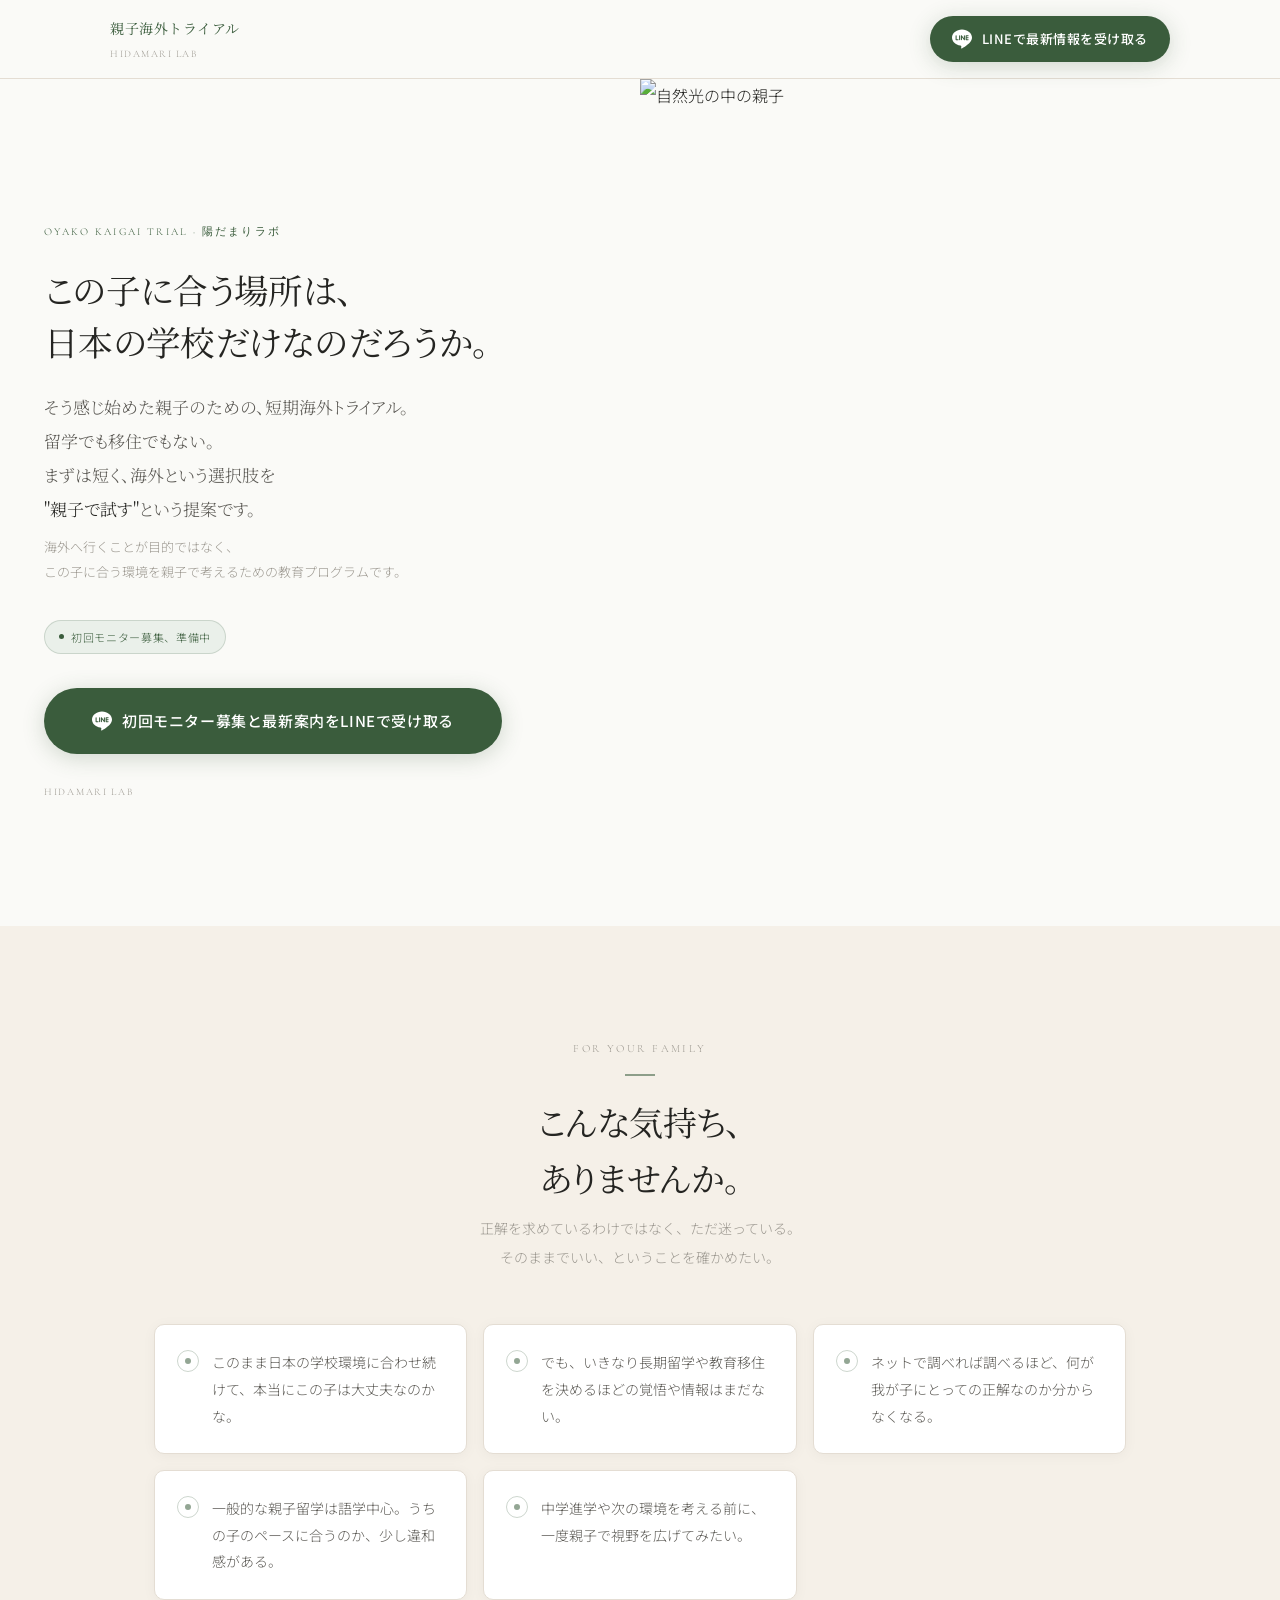
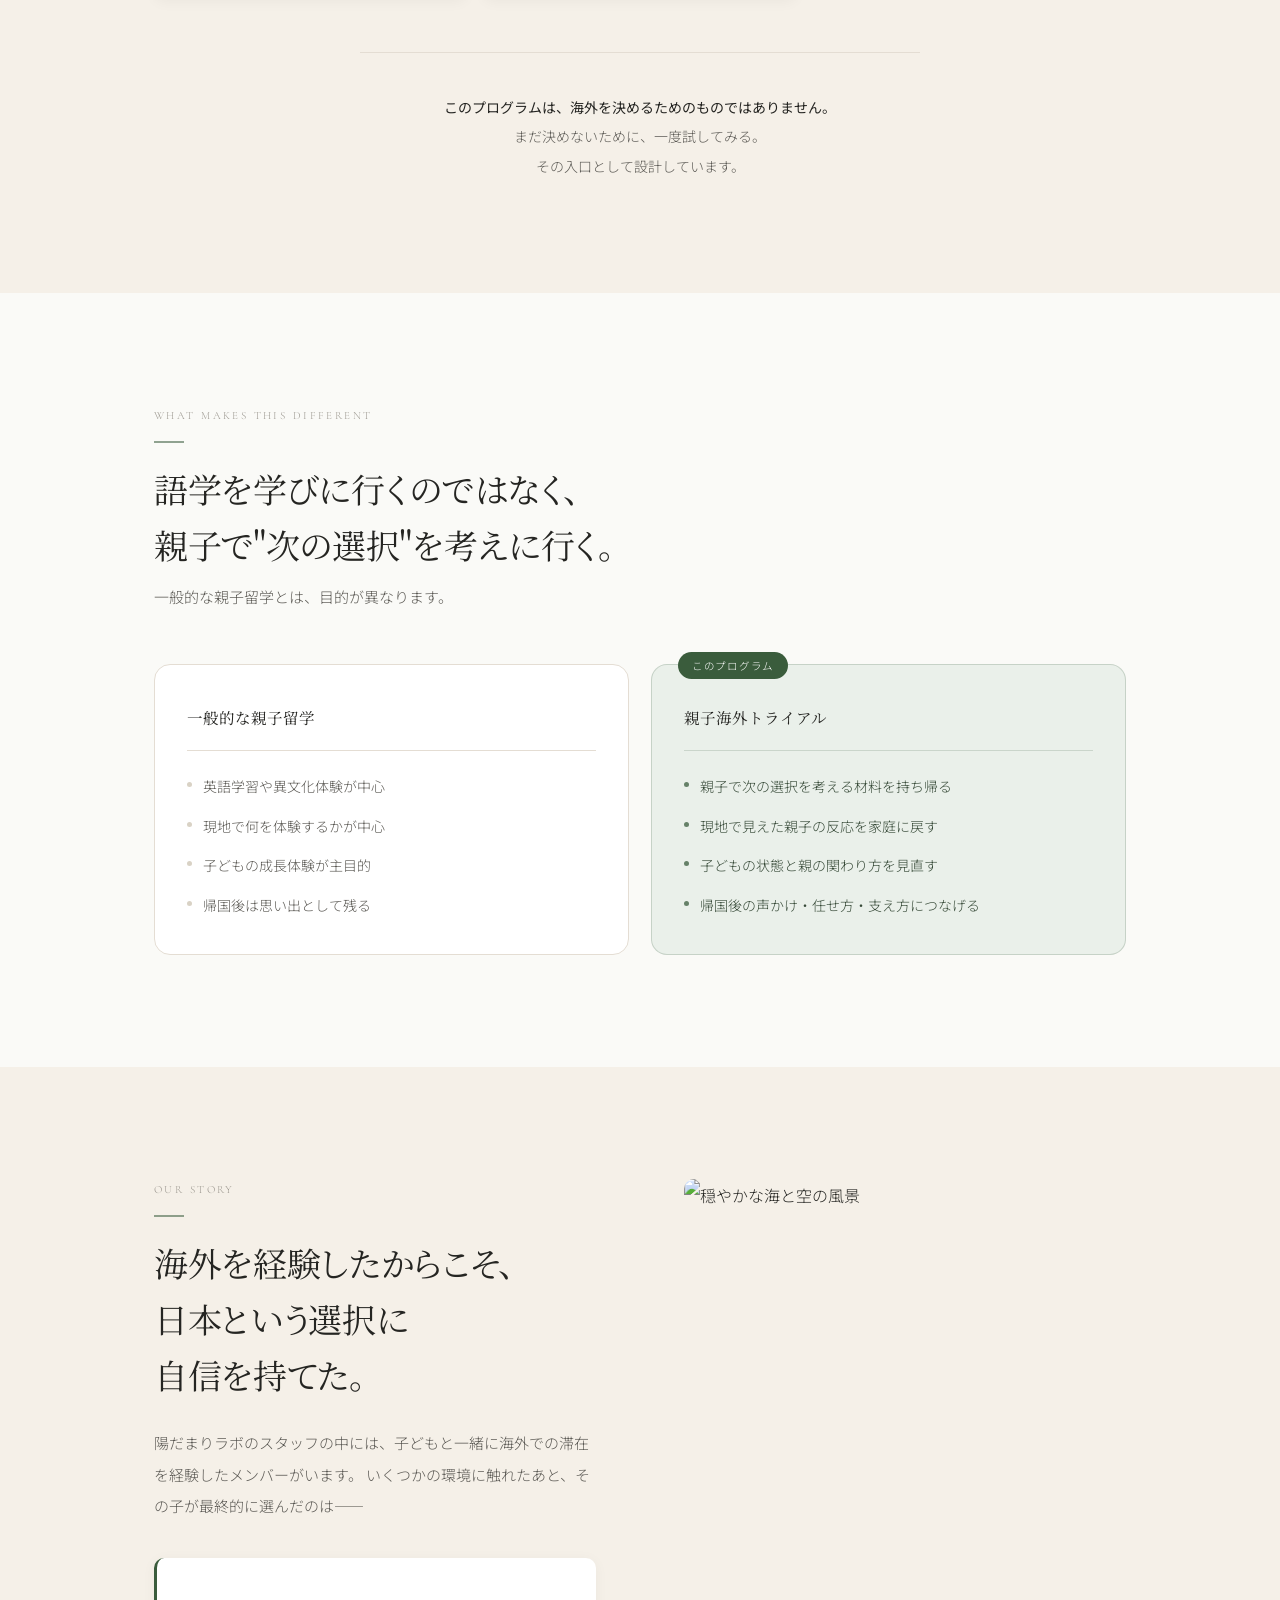
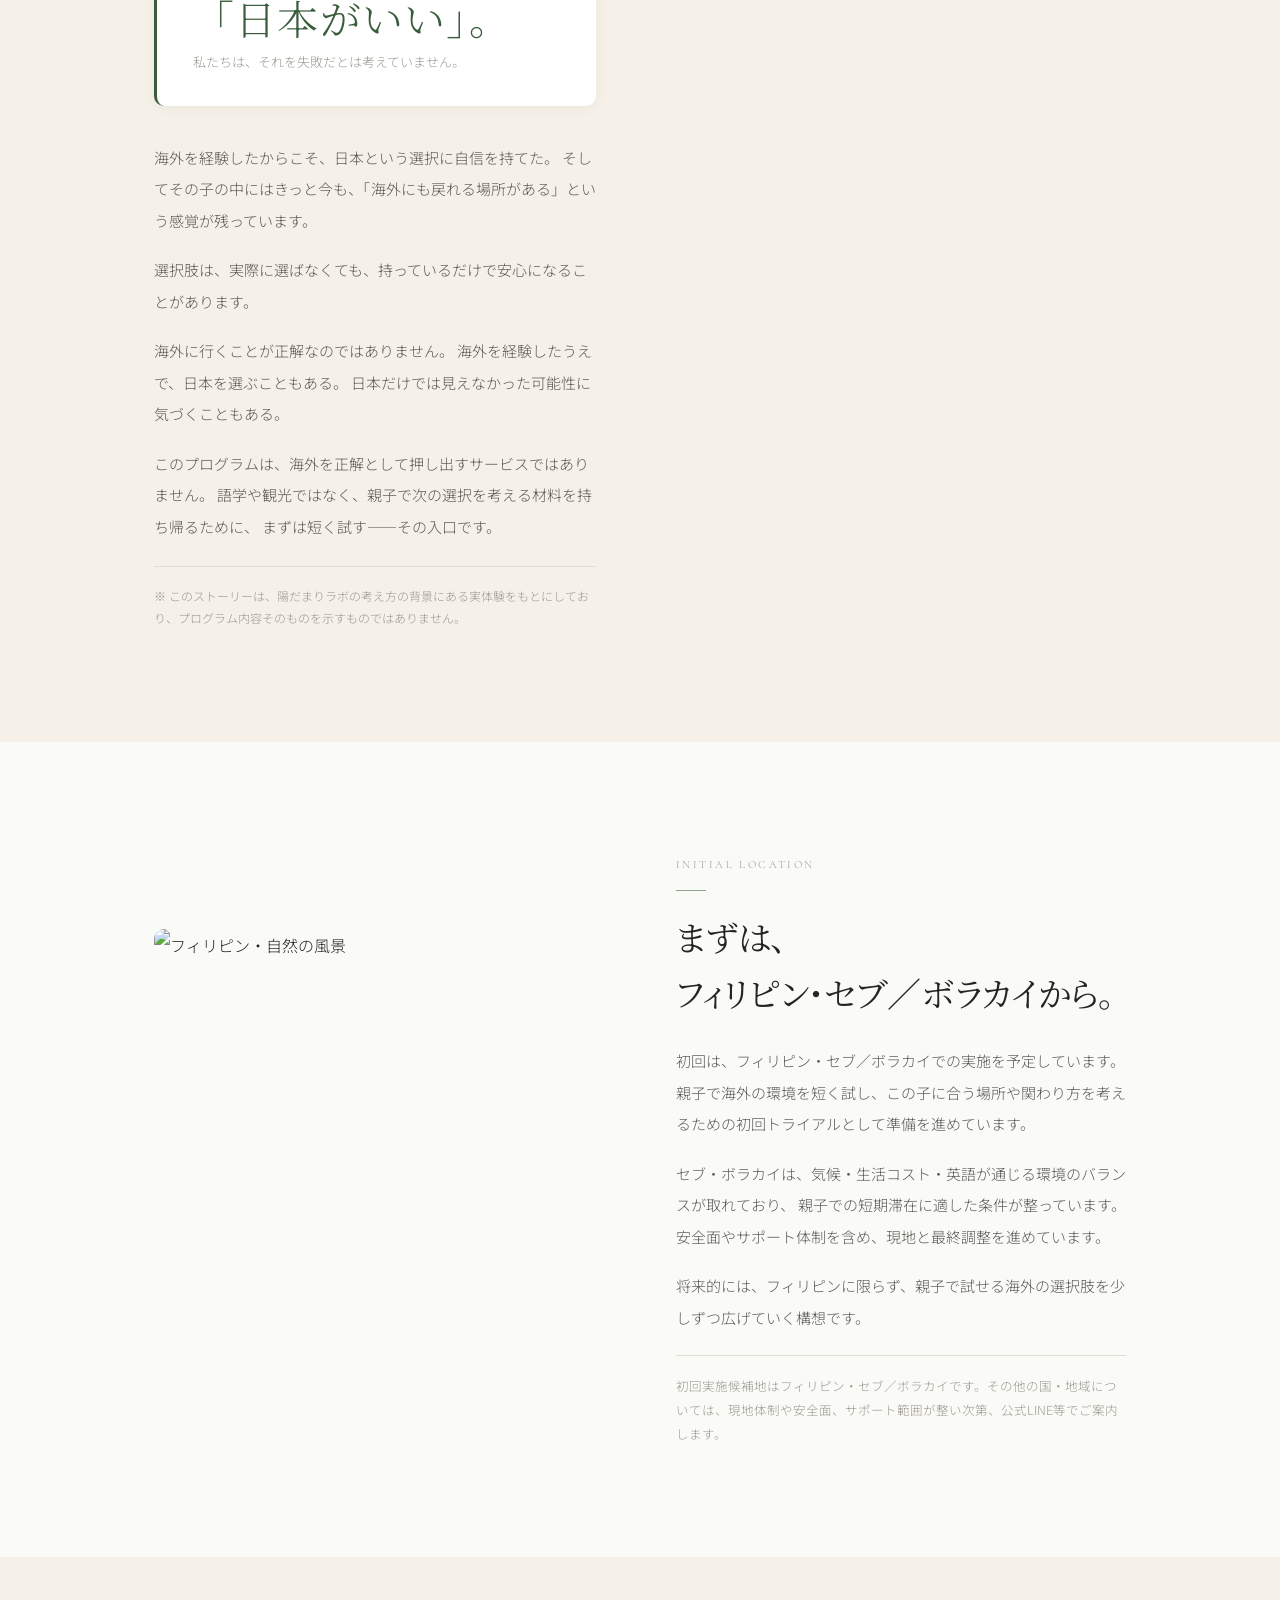
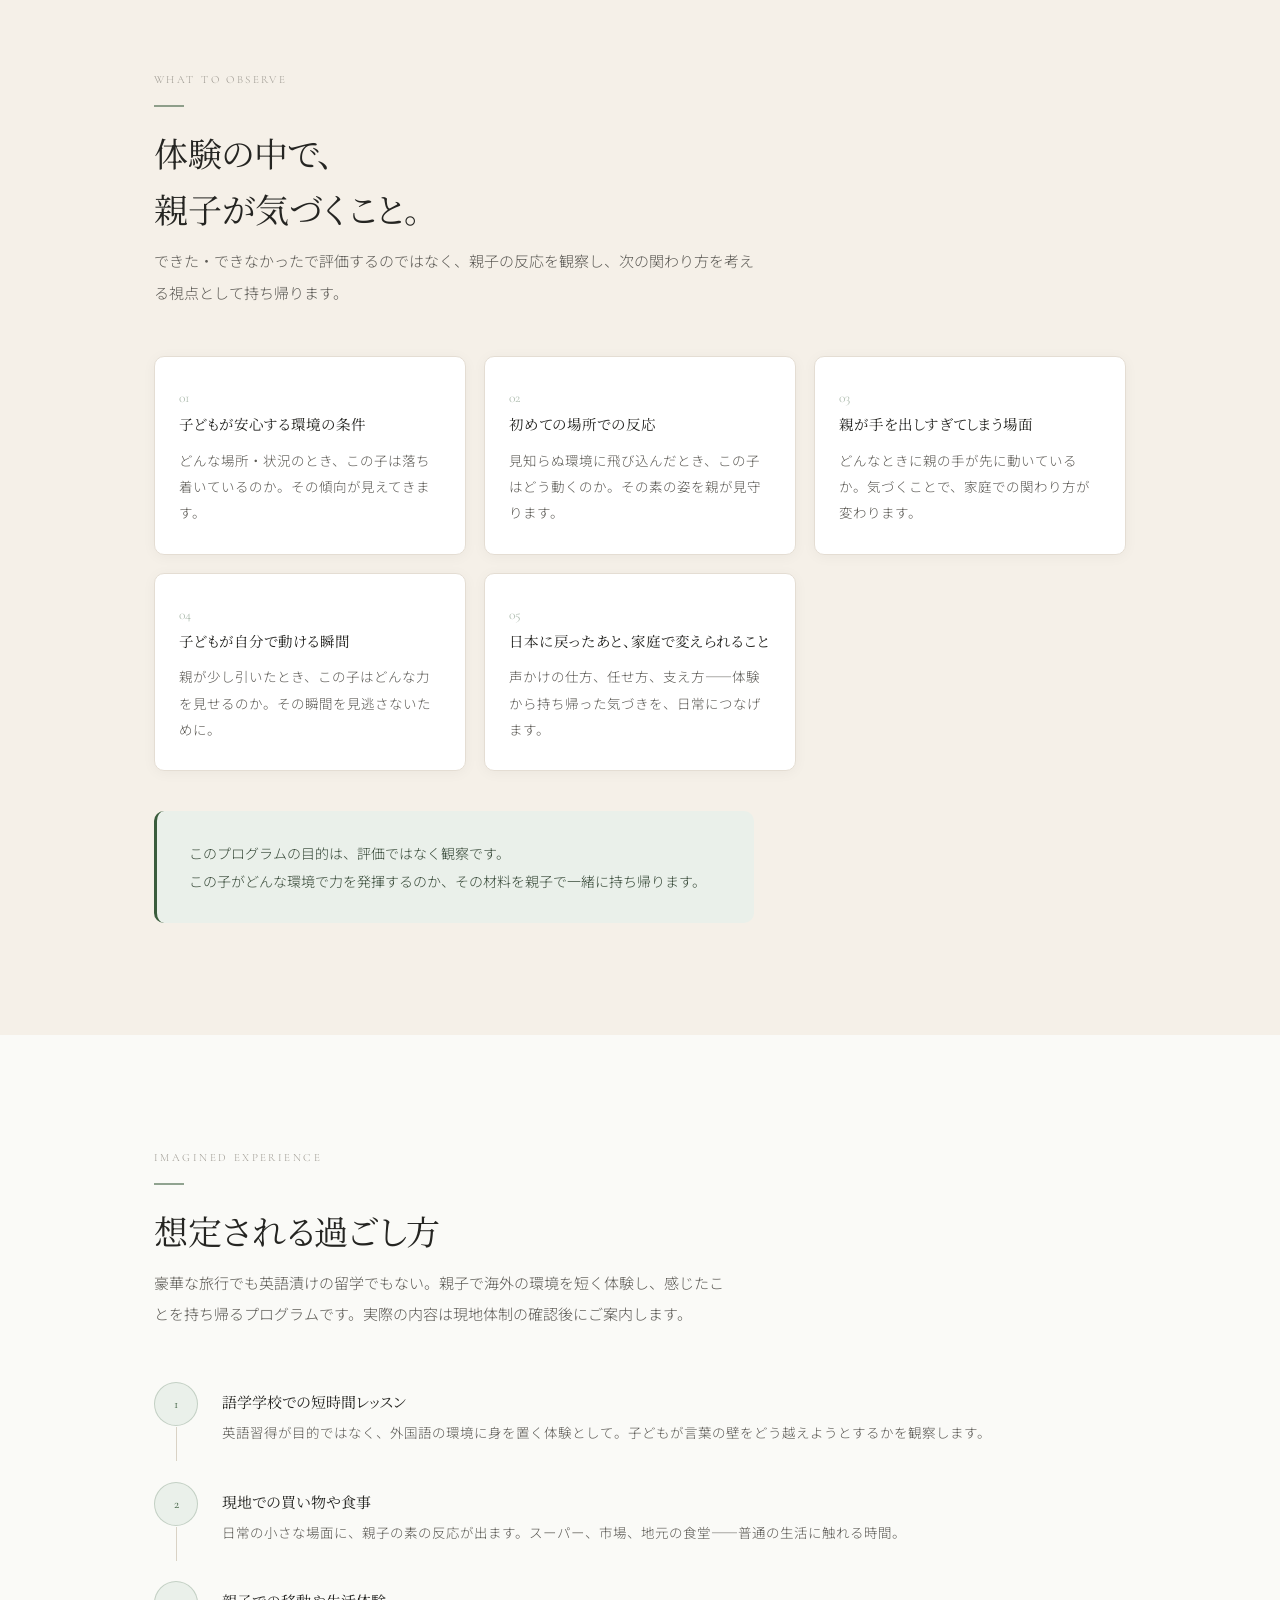
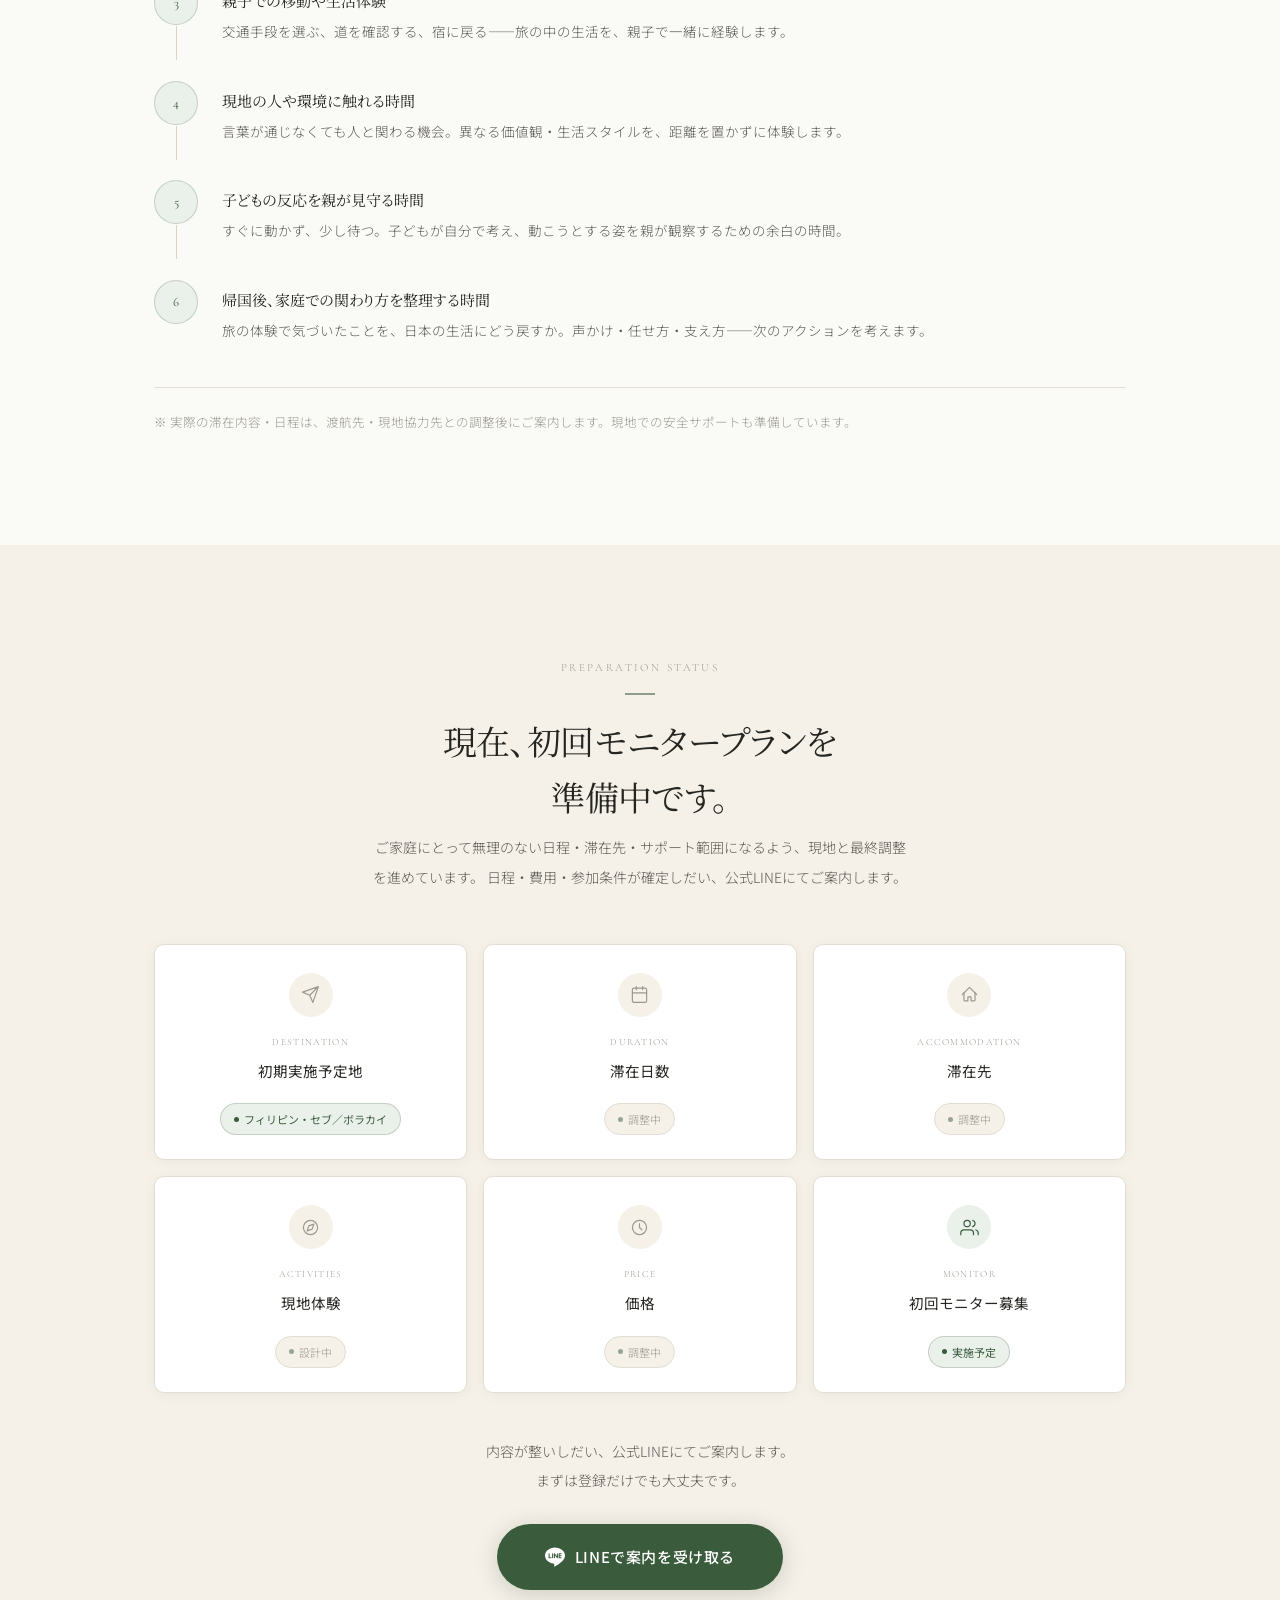
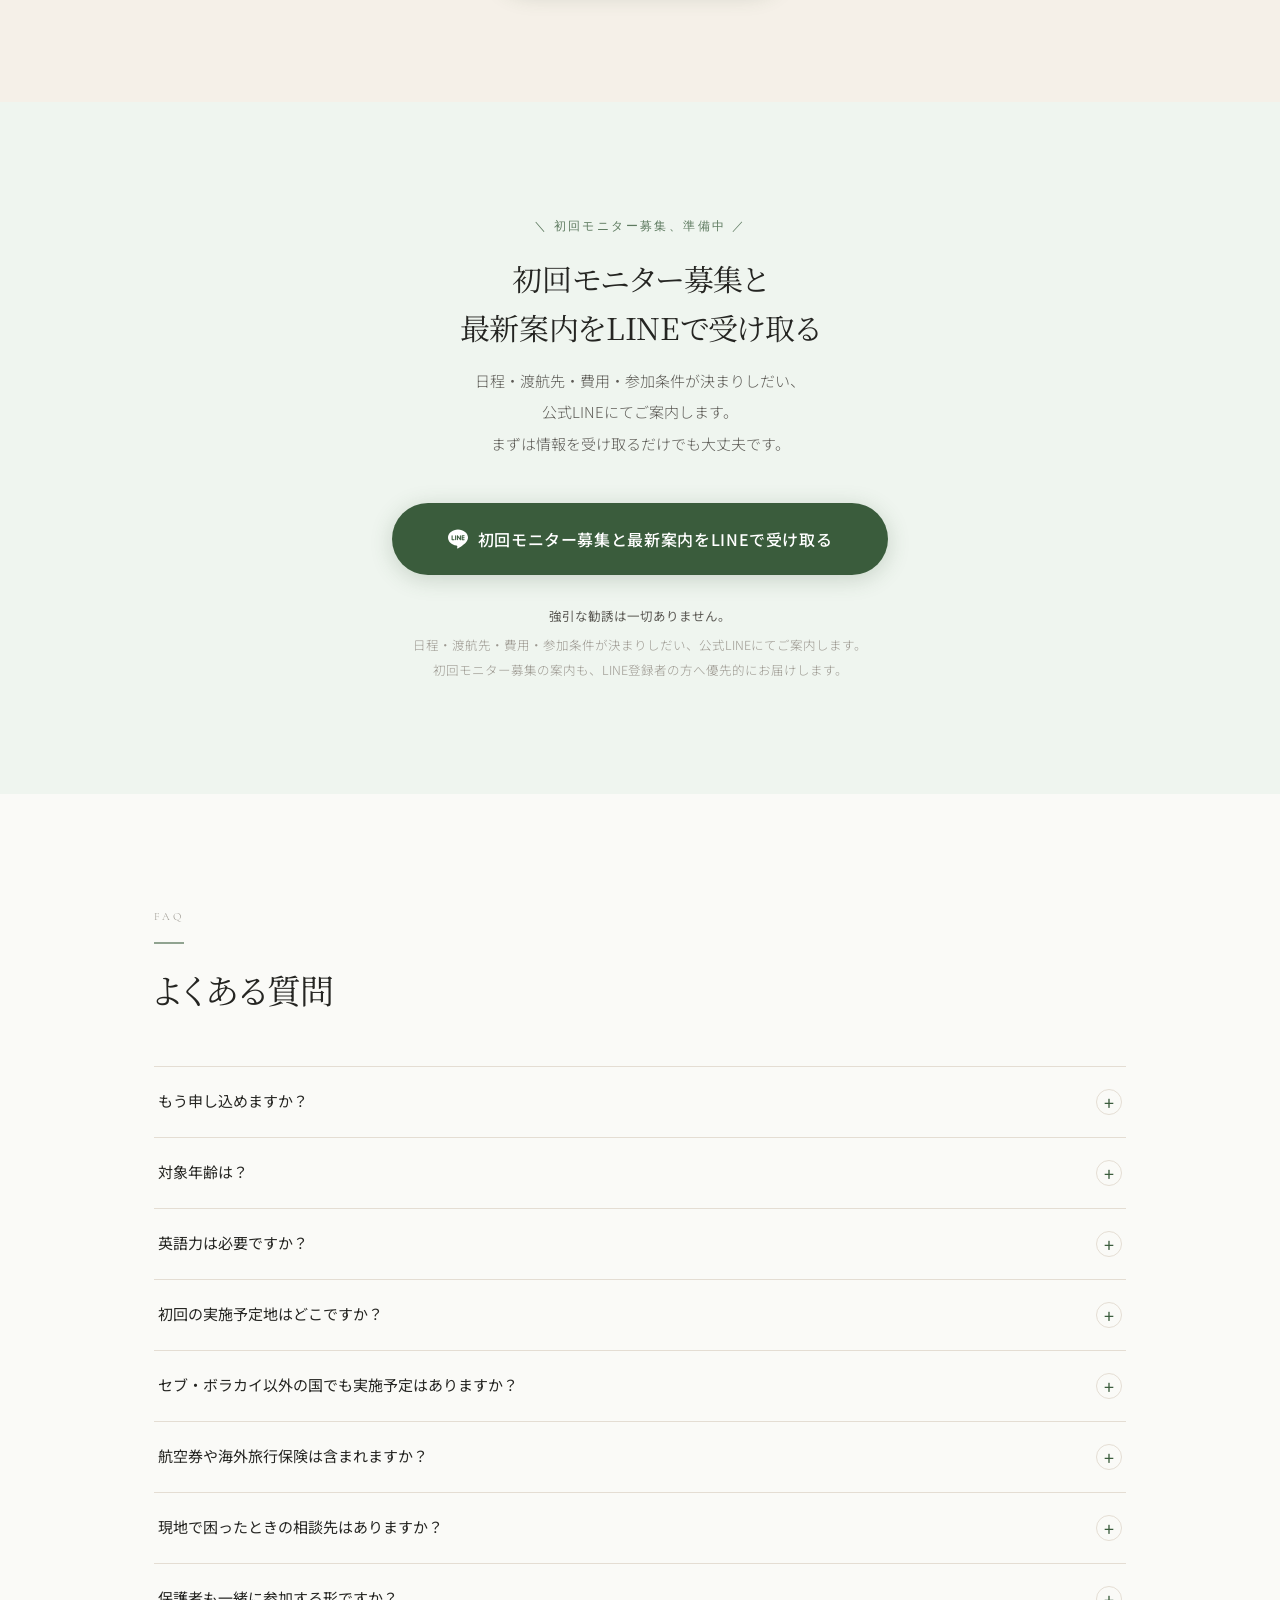
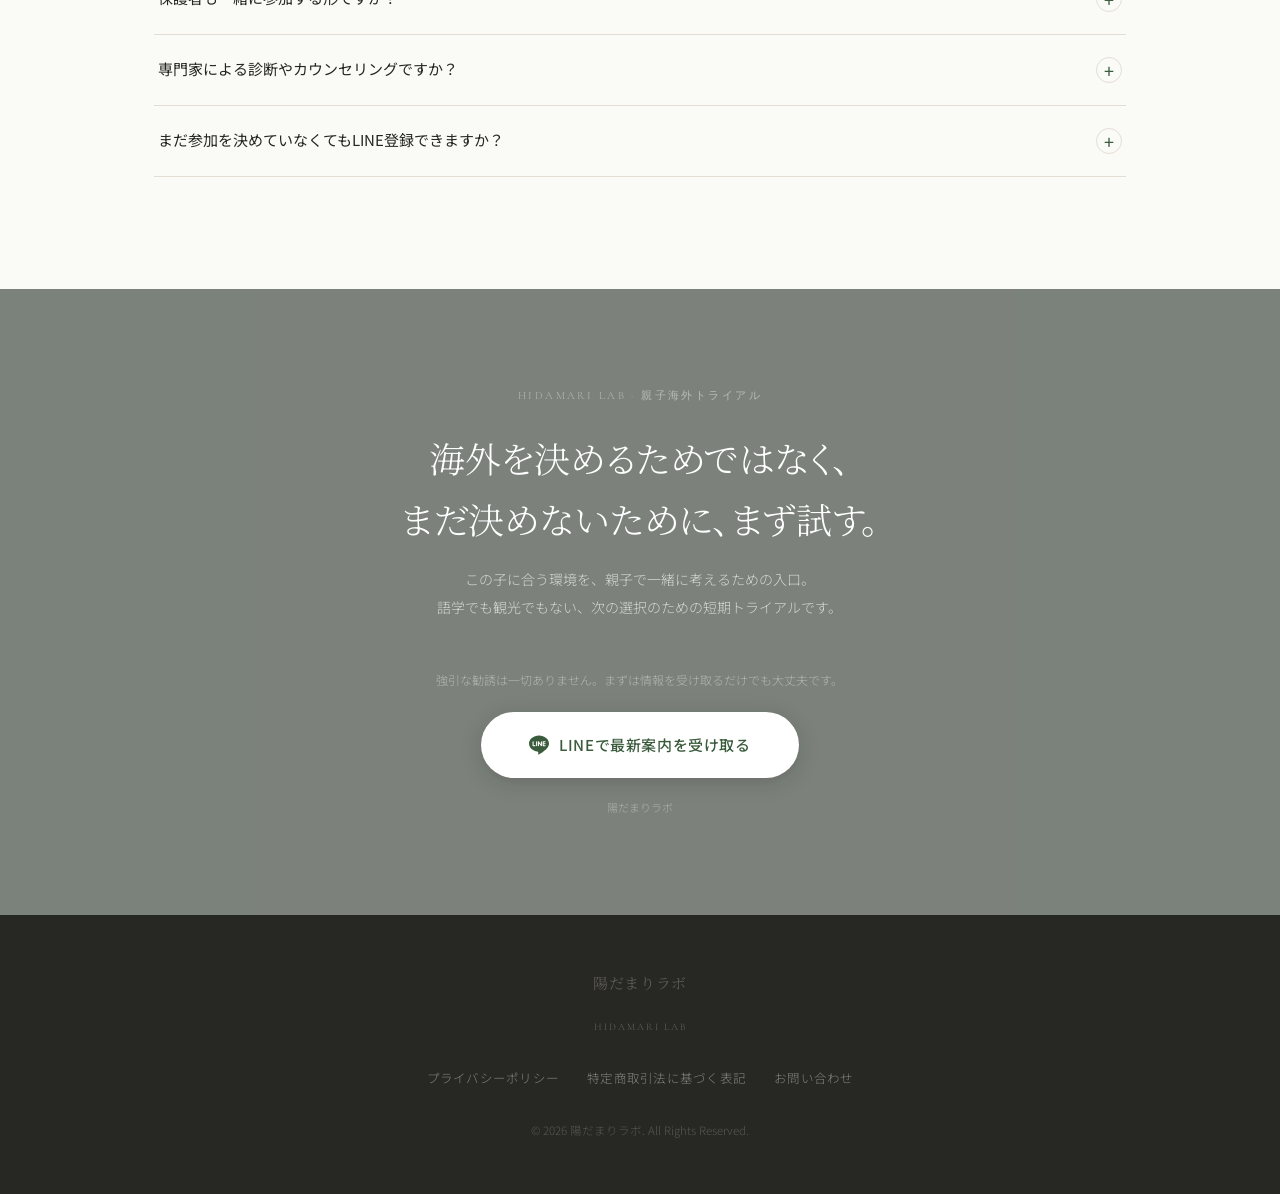
==== v2/index.html @ de9dff7a "Add files via upload" ====
<!DOCTYPE html>
<html lang="ja">
<head>
  <meta charset="UTF-8">
  <meta name="viewport" content="width=device-width, initial-scale=1.0">
  <title>親子海外トライアル｜陽だまりラボ</title>
  <link rel="preconnect" href="https://fonts.googleapis.com">
  <link rel="preconnect" href="https://fonts.gstatic.com" crossorigin>
  <link href="https://fonts.googleapis.com/css2?family=Cormorant+Garamond:ital,wght@0,300;0,400;1,300;1,400&family=Noto+Sans+JP:wght@300;400;500&family=Noto+Serif+JP:wght@300;400;500&display=swap" rel="stylesheet">
  <style>
    :root {
      --c-bg:        #FAFAF7;
      --c-ivory:     #F5F0E8;
      --c-sand:      #EDE6D9;
      --c-greige:    #D9D2C5;
      --c-charcoal:  #272724;
      --c-forest:    #3A5C3C;
      --c-forest-dk: #2C4A2E;
      --c-forest-lt: #EAF0EA;
      --c-text:      #252522;
      --c-sub:       #5C5A55;
      --c-hint:      #9C9890;
      --c-border:    #E4DDD3;
      --c-white:     #FFFFFF;
      --ff-serif:    'Noto Serif JP','Yu Mincho','游明朝',Georgia,serif;
      --ff-sans:     'Noto Sans JP',sans-serif;
      --ff-en:       'Cormorant Garamond',Georgia,serif;
      --r-sm:        6px;
      --r-md:        10px;
      --r-lg:        16px;
      --sh-sm:       0 2px 14px rgba(0,0,0,0.042);
      --sh-md:       0 4px 28px rgba(0,0,0,0.065);
    }

    *, *::before, *::after { box-sizing: border-box; margin: 0; padding: 0; }
    html { scroll-behavior: smooth; }
    body {
      font-family: var(--ff-sans);
      font-weight: 300;
      color: var(--c-text);
      background: var(--c-bg);
      line-height: 2.0;
      -webkit-font-smoothing: antialiased;
    }
    img { display: block; width: 100%; height: auto; }
    a { color: inherit; text-decoration: none; }
    button { font-family: inherit; }

    .wrap { max-width: 1060px; margin: 0 auto; padding: 0 44px; }
    .sec  { padding: 112px 0; }
    .sec--ivory  { background: var(--c-ivory); }
    .sec--sand   { background: var(--c-sand); }
    .sec--white  { background: var(--c-white); }
    .sec--cta    { background: #EFF5EF; }

    /* ── TYPE ── */
    .en-label {
      display: block;
      font-family: var(--ff-en);
      font-weight: 300;
      font-size: 11px;
      letter-spacing: 0.22em;
      text-transform: uppercase;
      color: var(--c-hint);
      margin-bottom: 14px;
    }
    .en-label--c { text-align: center; }

    h2 {
      font-family: var(--ff-serif);
      font-size: clamp(22px, 3.4vw, 34px);
      font-weight: 400;
      line-height: 1.65;
      letter-spacing: -0.01em;
      font-feature-settings: "palt";
      margin-bottom: 24px;
    }
    h3 {
      font-family: var(--ff-serif);
      font-size: clamp(14px, 1.7vw, 16.5px);
      font-weight: 400;
      line-height: 1.75;
      font-feature-settings: "palt";
      margin-bottom: 8px;
    }
    p {
      font-size: 15px;
      color: var(--c-sub);
      line-height: 2.1;
      margin-bottom: 18px;
    }
    p:last-child { margin-bottom: 0; }

    .sec-rule {
      width: 30px;
      height: 1.5px;
      background: var(--c-forest);
      opacity: 0.55;
      margin-bottom: 18px;
    }
    .sec-rule--c { margin: 0 auto 18px; }

    /* ── FADE IN ── */
    .fi {
      opacity: 0;
      transform: translateY(20px);
      transition: opacity 0.7s ease, transform 0.7s ease;
    }
    .fi.vis { opacity: 1; transform: translateY(0); }
    .fi-d1 { transition-delay: 0.08s; }
    .fi-d2 { transition-delay: 0.16s; }
    .fi-d3 { transition-delay: 0.25s; }
    .fi-d4 { transition-delay: 0.34s; }
    .fi-d5 { transition-delay: 0.43s; }

    /* ── LINE BUTTON ── */
    .btn-line {
      display: inline-flex;
      align-items: center;
      justify-content: center;
      gap: 10px;
      background: var(--c-forest);
      color: #fff;
      padding: 18px 48px;
      border-radius: 100px;
      font-family: var(--ff-sans);
      font-size: 15px;
      font-weight: 500;
      letter-spacing: 0.04em;
      text-decoration: none;
      cursor: pointer;
      border: none;
      transition: background 0.25s, transform 0.25s, box-shadow 0.25s;
      box-shadow: 0 4px 22px rgba(58,92,60,0.22);
    }
    .btn-line:hover {
      background: var(--c-forest-dk);
      transform: translateY(-2px);
      box-shadow: 0 8px 30px rgba(58,92,60,0.3);
    }
    .btn-line svg { width: 20px; height: 20px; flex-shrink: 0; }
    .btn-line--sm { padding: 10px 22px; font-size: 13px; }

    /* ── BADGE ── */
    .badge {
      display: inline-flex;
      align-items: center;
      gap: 7px;
      font-size: 11px;
      letter-spacing: 0.06em;
      color: var(--c-forest);
      background: var(--c-forest-lt);
      border: 1px solid rgba(58,92,60,0.18);
      padding: 5px 14px;
      border-radius: 100px;
    }
    .badge-dot {
      width: 5px;
      height: 5px;
      border-radius: 50%;
      background: var(--c-forest);
      animation: pulse 2.2s ease-in-out infinite;
    }
    @keyframes pulse {
      0%,100% { opacity: 1; }
      50%      { opacity: 0.4; }
    }

    /* ════════════════════════════════
       NAV
    ════════════════════════════════ */
    .nav {
      position: sticky;
      top: 0;
      z-index: 100;
      background: rgba(250,250,247,0.94);
      backdrop-filter: blur(10px);
      -webkit-backdrop-filter: blur(10px);
      border-bottom: 1px solid var(--c-border);
      padding: 14px 44px;
    }
    .nav-inner {
      max-width: 1060px;
      margin: 0 auto;
      display: flex;
      align-items: center;
      justify-content: space-between;
    }
    .nav-brand { display: flex; flex-direction: column; gap: 2px; }
    .nav-brand-main {
      font-family: var(--ff-serif);
      font-size: 14px;
      font-weight: 400;
      color: var(--c-forest);
      letter-spacing: 0.04em;
    }
    .nav-brand-sub {
      font-family: var(--ff-en);
      font-size: 10px;
      letter-spacing: 0.15em;
      text-transform: uppercase;
      color: var(--c-hint);
    }

    /* ════════════════════════════════
       01 HERO
    ════════════════════════════════ */
    .hero {
      display: grid;
      grid-template-columns: 1fr 1fr;
      min-height: calc(100vh - 53px);
      overflow: hidden;
    }
    .hero-text {
      display: flex;
      align-items: center;
      padding: 100px 72px 80px 44px;
      background: var(--c-bg);
    }
    .hero-text-inner { max-width: 470px; }
    .hero-service {
      display: block;
      font-family: var(--ff-en);
      font-size: 10.5px;
      letter-spacing: 0.22em;
      text-transform: uppercase;
      color: var(--c-forest);
      margin-bottom: 22px;
    }
    .hero-h1 {
      font-family: var(--ff-serif);
      font-size: clamp(26px, 2.7vw, 44px);
      font-weight: 400;
      line-height: 1.5;
      color: var(--c-text);
      letter-spacing: -0.02em;
      font-feature-settings: "palt";
      margin-bottom: 22px;
    }
    .hero-lead {
      font-family: var(--ff-serif);
      font-size: clamp(14px, 1.35vw, 17px);
      font-weight: 300;
      color: var(--c-sub);
      line-height: 2.0;
      font-feature-settings: "palt";
      margin-bottom: 8px;
    }
    .hero-note {
      font-size: 13px;
      color: var(--c-hint);
      line-height: 1.95;
      margin-bottom: 32px;
    }
    .hero-badge-wrap { margin-bottom: 34px; }
    .hero-cta-wrap { margin-bottom: 18px; }
    .hero-byline {
      font-family: var(--ff-en);
      font-size: 10px;
      letter-spacing: 0.17em;
      text-transform: uppercase;
      color: var(--c-hint);
    }
    .hero-img {
      position: relative;
      overflow: hidden;
    }
    .hero-img img {
      position: absolute;
      inset: 0;
      width: 100%;
      height: 100%;
      object-fit: cover;
      object-position: center 35%;
    }

    /* ════════════════════════════════
       02 EMPATHY
    ════════════════════════════════ */
    .empathy-head {
      max-width: 540px;
      margin: 0 auto 52px;
      text-align: center;
    }
    .empathy-head h2 { margin-bottom: 8px; }
    .empathy-grid {
      display: grid;
      grid-template-columns: repeat(3, 1fr);
      gap: 16px;
      margin-bottom: 52px;
    }
    .empathy-card {
      background: var(--c-white);
      border: 1px solid var(--c-border);
      border-radius: var(--r-md);
      padding: 24px 22px;
      box-shadow: var(--sh-sm);
      display: flex;
      align-items: flex-start;
      gap: 13px;
      transition: border-color 0.22s, box-shadow 0.22s;
    }
    .empathy-card:hover {
      border-color: rgba(58,92,60,0.28);
      box-shadow: var(--sh-md);
    }
    .empathy-mark {
      width: 22px;
      height: 22px;
      border-radius: 50%;
      border: 1.5px solid rgba(58,92,60,0.25);
      display: flex;
      align-items: center;
      justify-content: center;
      flex-shrink: 0;
      margin-top: 1px;
    }
    .empathy-mark::after {
      content: '';
      width: 6px;
      height: 6px;
      border-radius: 50%;
      background: var(--c-forest);
      opacity: 0.55;
    }
    .empathy-card p { font-size: 14px; line-height: 1.9; color: var(--c-sub); margin: 0; }
    .empathy-card:last-child { grid-column: 2; }
    .empathy-close {
      max-width: 560px;
      margin: 0 auto;
      text-align: center;
      padding-top: 40px;
      border-top: 1px solid var(--c-border);
    }
    .empathy-close p { font-size: 14px; line-height: 2.1; }
    .empathy-close strong { color: var(--c-text); font-weight: 400; }

    /* ════════════════════════════════
       03 COMPARISON
    ════════════════════════════════ */
    .compare-head { max-width: 620px; margin-bottom: 52px; }
    .compare-head h2 { margin-bottom: 8px; }
    .compare-cols {
      display: grid;
      grid-template-columns: 1fr 1fr;
      gap: 22px;
    }
    .cmp-card {
      border-radius: var(--r-lg);
      padding: 36px 32px;
      border: 1px solid var(--c-border);
    }
    .cmp-card--normal {
      background: var(--c-white);
    }
    .cmp-card--trial {
      background: var(--c-forest-lt);
      border-color: rgba(58,92,60,0.2);
      position: relative;
    }
    .cmp-card--trial::before {
      content: 'このプログラム';
      position: absolute;
      top: -13px;
      left: 26px;
      background: var(--c-forest);
      color: #fff;
      font-size: 10.5px;
      letter-spacing: 0.07em;
      padding: 3px 14px;
      border-radius: 100px;
    }
    .cmp-title {
      font-family: var(--ff-serif);
      font-size: 15.5px;
      font-weight: 400;
      color: var(--c-text);
      margin-bottom: 22px;
      padding-bottom: 16px;
      border-bottom: 1px solid var(--c-border);
    }
    .cmp-card--trial .cmp-title { border-color: rgba(58,92,60,0.18); }
    .cmp-list { list-style: none; }
    .cmp-list li {
      display: flex;
      align-items: flex-start;
      gap: 11px;
      font-size: 14px;
      color: var(--c-sub);
      line-height: 1.9;
      margin-bottom: 13px;
    }
    .cmp-list li:last-child { margin-bottom: 0; }
    .cmp-list li::before {
      content: '';
      width: 5px;
      height: 5px;
      border-radius: 50%;
      background: var(--c-greige);
      flex-shrink: 0;
      margin-top: 9px;
    }
    .cmp-card--trial .cmp-list li { color: #374A38; }
    .cmp-card--trial .cmp-list li::before { background: var(--c-forest); opacity: 0.75; }

    /* ════════════════════════════════
       04 OUR STORY
    ════════════════════════════════ */
    .story-layout {
      display: grid;
      grid-template-columns: 1fr 1fr;
      gap: 88px;
      align-items: start;
    }
    .story-quote-block {
      margin: 36px 0;
      padding: 32px 36px;
      background: var(--c-white);
      border-radius: var(--r-md);
      border-left: 3px solid var(--c-forest);
      box-shadow: var(--sh-sm);
    }
    .story-big-quote {
      font-family: var(--ff-serif);
      font-size: clamp(28px, 3.2vw, 42px);
      font-weight: 300;
      color: var(--c-forest);
      line-height: 1.35;
      letter-spacing: 0.03em;
      margin-bottom: 6px;
    }
    .story-quote-sub {
      font-size: 13px;
      color: var(--c-hint);
      line-height: 1.75;
      margin: 0;
    }
    .story-img {
      position: sticky;
      top: 90px;
    }
    .story-img img {
      height: 580px;
      object-fit: cover;
      border-radius: var(--r-md);
      width: 100%;
    }
    .story-disc {
      margin-top: 24px;
      padding-top: 18px;
      border-top: 1px solid var(--c-border);
      font-size: 12px;
      color: var(--c-hint);
      line-height: 1.85;
    }

    /* ════════════════════════════════
       05 DESTINATION
    ════════════════════════════════ */
    .dest-layout {
      display: grid;
      grid-template-columns: 1fr 1fr;
      gap: 72px;
      align-items: center;
    }
    .dest-img img {
      height: 440px;
      object-fit: cover;
      border-radius: var(--r-md);
      width: 100%;
    }
    .dest-note {
      margin-top: 22px;
      font-size: 12.5px;
      color: var(--c-hint);
      line-height: 1.9;
      padding-top: 18px;
      border-top: 1px solid var(--c-border);
    }

    /* ════════════════════════════════
       06 OBSERVATION
    ════════════════════════════════ */
    .obs-head { max-width: 600px; margin-bottom: 48px; }
    .obs-head h2 { margin-bottom: 8px; }
    .obs-grid {
      display: grid;
      grid-template-columns: repeat(3, 1fr);
      gap: 18px;
      margin-bottom: 40px;
    }
    .obs-card {
      background: var(--c-white);
      border: 1px solid var(--c-border);
      border-radius: var(--r-md);
      padding: 28px 24px;
      box-shadow: var(--sh-sm);
      transition: transform 0.22s, box-shadow 0.22s;
    }
    .obs-card:hover { transform: translateY(-3px); box-shadow: var(--sh-md); }
    .obs-num {
      font-family: var(--ff-en);
      font-size: 30px;
      font-weight: 300;
      color: var(--c-forest);
      opacity: 0.45;
      line-height: 1;
      margin-bottom: 14px;
    }
    .obs-card h3 { font-size: 14.5px; color: var(--c-text); margin-bottom: 10px; }
    .obs-card p  { font-size: 13.5px; margin: 0; line-height: 1.95; }
    .obs-footer {
      max-width: 600px;
      padding: 28px 32px;
      background: var(--c-forest-lt);
      border-left: 3px solid var(--c-forest);
      border-radius: var(--r-md);
    }
    .obs-footer p { font-size: 14px; color: #384A39; margin: 0; line-height: 2.0; }

    /* ════════════════════════════════
       07 ITINERARY
    ════════════════════════════════ */
    .itin-head { max-width: 580px; margin-bottom: 52px; }
    .itin-head h2 { margin-bottom: 8px; }
    .itin-list { list-style: none; }
    .itin-item {
      display: grid;
      grid-template-columns: 44px 1fr;
      gap: 24px;
      align-items: start;
      margin-bottom: 36px;
      position: relative;
    }
    .itin-item:last-child { margin-bottom: 0; }
    .itin-item:not(:last-child) .itin-step::after {
      content: '';
      position: absolute;
      left: 21px;
      top: 44px;
      bottom: -36px;
      width: 1px;
      background: var(--c-greige);
    }
    .itin-step {
      width: 44px;
      height: 44px;
      border-radius: 50%;
      background: var(--c-forest-lt);
      border: 1.5px solid rgba(58,92,60,0.22);
      display: flex;
      align-items: center;
      justify-content: center;
      flex-shrink: 0;
      position: relative;
    }
    .itin-n {
      font-family: var(--ff-en);
      font-size: 13px;
      font-weight: 400;
      color: var(--c-forest);
    }
    .itin-body { padding-top: 8px; }
    .itin-body h3 {
      font-size: 15px;
      font-weight: 400;
      color: var(--c-text);
      margin-bottom: 6px;
      line-height: 1.55;
    }
    .itin-body p { font-size: 13.5px; margin: 0; line-height: 1.95; }
    .itin-note {
      margin-top: 44px;
      font-size: 12.5px;
      color: var(--c-hint);
      line-height: 1.85;
      padding-top: 22px;
      border-top: 1px solid var(--c-border);
    }

    /* ════════════════════════════════
       08 DETAILS
    ════════════════════════════════ */
    .details-head {
      max-width: 540px;
      margin: 0 auto 52px;
      text-align: center;
    }
    .details-head h2 { margin-bottom: 8px; }
    .status-grid {
      display: grid;
      grid-template-columns: repeat(3, 1fr);
      gap: 16px;
      margin-bottom: 44px;
    }
    .st-card {
      background: var(--c-white);
      border: 1px solid var(--c-border);
      border-radius: var(--r-md);
      padding: 28px 20px 24px;
      text-align: center;
      box-shadow: var(--sh-sm);
    }
    .st-icon {
      width: 44px;
      height: 44px;
      border-radius: 50%;
      background: var(--c-ivory);
      display: flex;
      align-items: center;
      justify-content: center;
      margin: 0 auto 16px;
      color: var(--c-hint);
    }
    .st-icon svg { width: 19px; height: 19px; }
    .st-en {
      font-family: var(--ff-en);
      font-size: 9.5px;
      letter-spacing: 0.14em;
      text-transform: uppercase;
      color: var(--c-hint);
      display: block;
      margin-bottom: 4px;
    }
    .st-ja {
      font-size: 14.5px;
      font-weight: 400;
      color: var(--c-text);
      display: block;
      margin-bottom: 14px;
    }
    .st-pill {
      display: inline-flex;
      align-items: center;
      gap: 5px;
      background: var(--c-ivory);
      color: var(--c-hint);
      font-size: 11px;
      padding: 4px 13px;
      border-radius: 100px;
      border: 1px solid var(--c-border);
    }
    .st-pill::before {
      content: '';
      width: 5px;
      height: 5px;
      border-radius: 50%;
      background: var(--c-forest);
      opacity: 0.5;
      flex-shrink: 0;
    }
    .st-card--decided .st-pill {
      background: var(--c-forest-lt);
      color: var(--c-forest);
      border-color: rgba(58,92,60,0.22);
      font-weight: 400;
    }
    .st-card--decided .st-pill::before { opacity: 1; }
    .details-sub {
      max-width: 520px;
      margin: 0 auto;
      text-align: center;
    }
    .details-sub p { font-size: 14px; line-height: 2.1; }

    /* ════════════════════════════════
       09 LINE CTA
    ════════════════════════════════ */
    .line-cta-sec {
      padding: 112px 44px;
      text-align: center;
    }
    .line-cta-inner { max-width: 560px; margin: 0 auto; }
    .line-micro {
      display: block;
      font-family: var(--ff-en);
      font-size: 12px;
      letter-spacing: 0.2em;
      color: var(--c-forest);
      margin-bottom: 16px;
      opacity: 0.8;
    }
    .line-cta-inner h2 {
      font-size: clamp(22px, 2.8vw, 30px);
      margin-bottom: 12px;
    }
    .line-cta-desc {
      font-size: 15px;
      line-height: 2.1;
      margin-bottom: 44px;
      color: var(--c-sub);
    }
    .line-cta-btn-wrap { margin-bottom: 28px; }
    .line-reassure {
      font-size: 12.5px;
      color: var(--c-hint);
      line-height: 2.0;
    }
    .line-reassure strong {
      display: block;
      color: var(--c-sub);
      font-weight: 400;
      margin-bottom: 4px;
    }

    /* ════════════════════════════════
       10 FAQ
    ════════════════════════════════ */
    .faq-head { max-width: 540px; margin-bottom: 48px; }
    .faq-head h2 { margin-bottom: 8px; }
    .faq-list { border-top: 1px solid var(--c-border); }
    .faq-item { border-bottom: 1px solid var(--c-border); }
    .faq-q {
      display: flex;
      align-items: center;
      justify-content: space-between;
      width: 100%;
      padding: 22px 4px;
      background: none;
      border: none;
      cursor: pointer;
      text-align: left;
      font-family: var(--ff-sans);
      font-size: 15px;
      font-weight: 400;
      color: var(--c-text);
      line-height: 1.65;
      gap: 16px;
      transition: color 0.2s;
    }
    .faq-q:hover { color: var(--c-forest); }
    .faq-icon {
      flex-shrink: 0;
      width: 26px;
      height: 26px;
      border: 1px solid var(--c-border);
      border-radius: 50%;
      display: flex;
      align-items: center;
      justify-content: center;
      font-size: 18px;
      color: var(--c-forest);
      line-height: 1;
      transition: transform 0.3s ease;
    }
    .faq-item.open .faq-icon { transform: rotate(45deg); }
    .faq-a {
      max-height: 0;
      overflow: hidden;
      transition: max-height 0.38s ease;
    }
    .faq-a-inner { padding-bottom: 26px; }
    .faq-a-inner p { font-size: 14px; line-height: 2.05; color: var(--c-sub); margin-bottom: 8px; }
    .faq-a-inner p:last-child { margin-bottom: 0; }

    /* ════════════════════════════════
       11 FINAL CTA
    ════════════════════════════════ */
    .final-sec {
      position: relative;
      min-height: 520px;
      display: flex;
      align-items: center;
      justify-content: center;
      text-align: center;
      padding: 96px 44px;
      overflow: hidden;
    }
    .final-bg {
      position: absolute;
      inset: 0;
      background-image: url('https://images.unsplash.com/photo-1476514525535-07fb3b4ae5f1?w=1600&q=80&auto=format&fit=crop');
      background-size: cover;
      background-position: center;
    }
    .final-overlay {
      position: absolute;
      inset: 0;
      background: rgba(18,28,20,0.54);
    }
    .final-content { position: relative; z-index: 1; max-width: 600px; }
    .final-en {
      font-family: var(--ff-en);
      font-size: 11px;
      letter-spacing: 0.22em;
      text-transform: uppercase;
      color: rgba(255,255,255,0.45);
      display: block;
      margin-bottom: 20px;
    }
    .final-h2 {
      font-family: var(--ff-serif);
      font-size: clamp(22px, 3.6vw, 36px);
      font-weight: 300;
      line-height: 1.7;
      color: #fff;
      letter-spacing: -0.01em;
      font-feature-settings: "palt";
      margin-bottom: 16px;
    }
    .final-sub {
      font-size: 14px;
      color: rgba(255,255,255,0.68);
      line-height: 2.0;
      margin-bottom: 48px;
    }
    .final-micro {
      display: block;
      font-size: 12px;
      color: rgba(255,255,255,0.42);
      line-height: 1.9;
      margin-bottom: 20px;
    }

    /* ════════════════════════════════
       FOOTER
    ════════════════════════════════ */
    footer {
      background: var(--c-charcoal);
      color: #fff;
      padding: 52px 44px;
      text-align: center;
    }
    .footer-inner { max-width: 1060px; margin: 0 auto; }
    .footer-name {
      font-family: var(--ff-serif);
      font-size: 15px;
      font-weight: 400;
      letter-spacing: 0.04em;
    }
    .footer-en {
      font-family: var(--ff-en);
      font-size: 10px;
      letter-spacing: 0.2em;
      text-transform: uppercase;
      color: rgba(255,255,255,0.28);
      display: block;
      margin-top: 4px;
      margin-bottom: 28px;
    }
    .footer-links {
      display: flex;
      justify-content: center;
      gap: 28px;
      margin-bottom: 28px;
      flex-wrap: wrap;
    }
    .footer-links a {
      color: rgba(255,255,255,0.42);
      font-size: 12.5px;
      letter-spacing: 0.02em;
      transition: color 0.2s;
    }
    .footer-links a:hover { color: rgba(255,255,255,0.78); }
    .footer-copy { font-size: 11.5px; color: rgba(255,255,255,0.22); }

    /* ── MOBILE STICKY CTA ── */
    .mob-cta-bar {
      display: none;
      position: fixed;
      bottom: 0;
      left: 0;
      right: 0;
      z-index: 90;
      background: rgba(250,250,247,0.96);
      backdrop-filter: blur(8px);
      border-top: 1px solid var(--c-border);
      padding: 12px 20px 18px;
      transform: translateY(100%);
      transition: transform 0.3s ease;
    }
    .mob-cta-bar.vis { transform: translateY(0); }
    .mob-cta-bar .btn-line { width: 100%; padding: 14px 20px; font-size: 14px; }

    /* ════════════════════════════════
       RESPONSIVE
    ════════════════════════════════ */
    @media (max-width: 900px) {
      .obs-grid    { grid-template-columns: repeat(2,1fr); }
      .status-grid { grid-template-columns: repeat(2,1fr); }
    }

    @media (max-width: 768px) {
      .wrap { padding: 0 24px; }
      .nav  { padding: 13px 20px; }
      .sec  { padding: 76px 0; }

      .hero { grid-template-columns: 1fr; min-height: auto; }
      .hero-text { padding: 88px 24px 52px; order: 1; }
      .hero-text-inner { max-width: 100%; }
      .hero-img { height: 58vw; min-height: 240px; order: 2; }

      .empathy-grid { grid-template-columns: 1fr; gap: 12px; }
      .empathy-card:last-child { grid-column: auto; }

      .compare-cols { grid-template-columns: 1fr; gap: 28px; }

      .story-layout { grid-template-columns: 1fr; gap: 0; }
      .story-img    { position: static; order: -1; margin-bottom: 40px; }
      .story-img img { height: 260px; }

      .dest-layout { grid-template-columns: 1fr; gap: 36px; }
      .dest-img img { height: 240px; }

      .obs-grid { grid-template-columns: 1fr; gap: 14px; }

      .status-grid { grid-template-columns: 1fr 1fr; gap: 14px; }

      .line-cta-sec { padding: 80px 24px; }
      .final-sec    { padding: 72px 24px; }
      footer        { padding: 40px 20px; }

      .mob-cta-bar { display: block; }
      .nav-btn-desktop { display: none; }
    }

    @media (max-width: 480px) {
      .status-grid  { grid-template-columns: 1fr; }
      .btn-line     { width: 100%; justify-content: center; padding: 16px 20px; }
      .hero-h1      { font-size: 26px; }
      .story-big-quote { font-size: 28px; }
      .compare-cols { gap: 20px; }
      .cmp-card     { padding: 28px 20px; }
      .itin-item    { grid-template-columns: 36px 1fr; gap: 18px; }
      .itin-step    { width: 36px; height: 36px; }
    }
  </style>
</head>
<body>

<!-- NAV -->
<nav class="nav">
  <div class="nav-inner">
    <div class="nav-brand">
      <span class="nav-brand-main">親子海外トライアル</span>
      <span class="nav-brand-sub">Hidamari Lab</span>
    </div>
    <a href="#line-cta" class="btn-line btn-line--sm nav-btn-desktop">
      <svg viewBox="0 0 24 24" fill="currentColor"><path d="M19.365 9.863c.349 0 .63.285.63.631 0 .345-.281.63-.63.63H17.61v1.125h1.755c.349 0 .63.283.63.63 0 .344-.281.629-.63.629h-2.386c-.345 0-.627-.285-.627-.629V8.108c0-.345.282-.63.627-.63h2.386c.349 0 .63.285.63.63 0 .349-.281.63-.63.63H17.61v1.125h1.755zm-3.855 3.016c0 .27-.174.51-.432.596-.064.021-.133.031-.199.031-.211 0-.391-.09-.51-.25l-2.443-3.317v2.94c0 .344-.279.629-.631.629-.346 0-.626-.285-.626-.629V8.108c0-.27.173-.51.43-.595.06-.023.136-.033.194-.033.195 0 .375.104.495.254l2.462 3.33V8.108c0-.345.282-.63.63-.63.345 0 .63.285.63.63v4.771zm-5.741 0c0 .344-.282.629-.631.629-.345 0-.627-.285-.627-.629V8.108c0-.345.282-.63.627-.63.349 0 .631.285.631.63v4.771zm-2.466.629H4.917c-.345 0-.63-.285-.63-.629V8.108c0-.345.285-.63.63-.63.348 0 .63.285.63.63v4.141h1.756c.348 0 .629.283.629.63 0 .344-.281.629-.629.629M24 10.314C24 4.943 18.615.572 12 .572S0 4.943 0 10.314c0 4.811 4.27 8.842 10.035 9.608.391.082.923.258 1.058.59.12.301.079.766.038 1.08l-.164 1.02c-.045.301-.24 1.186 1.049.645 1.291-.539 6.916-4.078 9.436-6.975C23.176 14.393 24 12.458 24 10.314"/></svg>
      LINEで最新情報を受け取る
    </a>
  </div>
</nav>

<!-- ====================================================
  01 HERO
===================================================== -->
<section class="hero" id="hero">
  <div class="hero-text">
    <div class="hero-text-inner">
      <span class="hero-service fi">Oyako Kaigai Trial · 陽だまりラボ</span>
      <h1 class="hero-h1 fi fi-d1">この子に合う場所は、<br>日本の学校だけなのだろうか。</h1>
      <p class="hero-lead fi fi-d2">
        そう感じ始めた親子のための、短期海外トライアル。<br>
        留学でも移住でもない。<br>
        まずは短く、海外という選択肢を<br>
        <em style="font-style:normal;color:var(--c-text);">"親子で試す"</em>という提案です。
      </p>
      <p class="hero-note fi fi-d3">
        海外へ行くことが目的ではなく、<br>
        この子に合う環境を親子で考えるための教育プログラムです。
      </p>
      <div class="hero-badge-wrap fi fi-d3">
        <span class="badge">
          <span class="badge-dot"></span>
          初回モニター募集、準備中
        </span>
      </div>
      <div class="hero-cta-wrap fi fi-d4">
        <a href="#line-cta" class="btn-line">
          <svg viewBox="0 0 24 24" fill="currentColor"><path d="M19.365 9.863c.349 0 .63.285.63.631 0 .345-.281.63-.63.63H17.61v1.125h1.755c.349 0 .63.283.63.63 0 .344-.281.629-.63.629h-2.386c-.345 0-.627-.285-.627-.629V8.108c0-.345.282-.63.627-.63h2.386c.349 0 .63.285.63.63 0 .349-.281.63-.63.63H17.61v1.125h1.755zm-3.855 3.016c0 .27-.174.51-.432.596-.064.021-.133.031-.199.031-.211 0-.391-.09-.51-.25l-2.443-3.317v2.94c0 .344-.279.629-.631.629-.346 0-.626-.285-.626-.629V8.108c0-.27.173-.51.43-.595.06-.023.136-.033.194-.033.195 0 .375.104.495.254l2.462 3.33V8.108c0-.345.282-.63.63-.63.345 0 .63.285.63.63v4.771zm-5.741 0c0 .344-.282.629-.631.629-.345 0-.627-.285-.627-.629V8.108c0-.345.282-.63.627-.63.349 0 .631.285.631.63v4.771zm-2.466.629H4.917c-.345 0-.63-.285-.63-.629V8.108c0-.345.285-.63.63-.63.348 0 .63.285.63.63v4.141h1.756c.348 0 .629.283.629.63 0 .344-.281.629-.629.629M24 10.314C24 4.943 18.615.572 12 .572S0 4.943 0 10.314c0 4.811 4.27 8.842 10.035 9.608.391.082.923.258 1.058.59.12.301.079.766.038 1.08l-.164 1.02c-.045.301-.24 1.186 1.049.645 1.291-.539 6.916-4.078 9.436-6.975C23.176 14.393 24 12.458 24 10.314"/></svg>
          初回モニター募集と最新案内をLINEで受け取る
        </a>
      </div>
      <span class="hero-byline fi fi-d5">Hidamari Lab</span>
    </div>
  </div>
  <div class="hero-img">
    <img
      src="https://images.unsplash.com/photo-1488521787991-ed7bbaae773c?w=1200&q=80&auto=format&fit=crop"
      alt="自然光の中の親子"
      loading="eager"
    >
  </div>
</section>

<!-- ====================================================
  02 EMPATHY
===================================================== -->
<section class="sec sec--ivory">
  <div class="wrap">
    <div class="empathy-head fi">
      <span class="en-label en-label--c">For Your Family</span>
      <div class="sec-rule sec-rule--c"></div>
      <h2>こんな気持ち、<br>ありませんか。</h2>
      <p style="font-size:14px;color:var(--c-hint);">正解を求めているわけではなく、ただ迷っている。<br>そのままでいい、ということを確かめたい。</p>
    </div>

    <div class="empathy-grid">
      <div class="empathy-card fi fi-d1">
        <span class="empathy-mark"></span>
        <p>このまま日本の学校環境に合わせ続けて、本当にこの子は大丈夫なのかな。</p>
      </div>
      <div class="empathy-card fi fi-d2">
        <span class="empathy-mark"></span>
        <p>でも、いきなり長期留学や教育移住を決めるほどの覚悟や情報はまだない。</p>
      </div>
      <div class="empathy-card fi fi-d3">
        <span class="empathy-mark"></span>
        <p>ネットで調べれば調べるほど、何が我が子にとっての正解なのか分からなくなる。</p>
      </div>
      <div class="empathy-card fi fi-d4">
        <span class="empathy-mark"></span>
        <p>一般的な親子留学は語学中心。うちの子のペースに合うのか、少し違和感がある。</p>
      </div>
      <div class="empathy-card fi fi-d5">
        <span class="empathy-mark"></span>
        <p>中学進学や次の環境を考える前に、一度親子で視野を広げてみたい。</p>
      </div>
    </div>

    <div class="empathy-close fi">
      <p>
        <strong>このプログラムは、海外を決めるためのものではありません。</strong><br>
        まだ決めないために、一度試してみる。<br>
        その入口として設計しています。
      </p>
    </div>
  </div>
</section>

<!-- ====================================================
  03 COMPARISON
===================================================== -->
<section class="sec">
  <div class="wrap">
    <div class="compare-head fi">
      <span class="en-label">What Makes This Different</span>
      <div class="sec-rule"></div>
      <h2>語学を学びに行くのではなく、<br>親子で"次の選択"を考えに行く。</h2>
      <p>一般的な親子留学とは、目的が異なります。</p>
    </div>

    <div class="compare-cols fi">
      <div class="cmp-card cmp-card--normal">
        <p class="cmp-title">一般的な親子留学</p>
        <ul class="cmp-list">
          <li>英語学習や異文化体験が中心</li>
          <li>現地で何を体験するかが中心</li>
          <li>子どもの成長体験が主目的</li>
          <li>帰国後は思い出として残る</li>
        </ul>
      </div>
      <div class="cmp-card cmp-card--trial">
        <p class="cmp-title">親子海外トライアル</p>
        <ul class="cmp-list">
          <li>親子で次の選択を考える材料を持ち帰る</li>
          <li>現地で見えた親子の反応を家庭に戻す</li>
          <li>子どもの状態と親の関わり方を見直す</li>
          <li>帰国後の声かけ・任せ方・支え方につなげる</li>
        </ul>
      </div>
    </div>
  </div>
</section>

<!-- ====================================================
  04 OUR STORY
===================================================== -->
<section class="sec sec--ivory">
  <div class="wrap">
    <div class="story-layout">
      <div class="story-text fi">
        <span class="en-label">Our Story</span>
        <div class="sec-rule"></div>
        <h2>海外を経験したからこそ、<br>日本という選択に<br>自信を持てた。</h2>

        <p>
          陽だまりラボのスタッフの中には、子どもと一緒に海外での滞在を経験したメンバーがいます。
          いくつかの環境に触れたあと、その子が最終的に選んだのは——
        </p>

        <div class="story-quote-block">
          <p class="story-big-quote">「日本がいい」。</p>
          <p class="story-quote-sub">私たちは、それを失敗だとは考えていません。</p>
        </div>

        <p>
          海外を経験したからこそ、日本という選択に自信を持てた。
          そしてその子の中にはきっと今も、「海外にも戻れる場所がある」という感覚が残っています。
        </p>
        <p>
          選択肢は、実際に選ばなくても、持っているだけで安心になることがあります。
        </p>
        <p>
          海外に行くことが正解なのではありません。
          海外を経験したうえで、日本を選ぶこともある。
          日本だけでは見えなかった可能性に気づくこともある。
        </p>
        <p>
          このプログラムは、海外を正解として押し出すサービスではありません。
          語学や観光ではなく、親子で次の選択を考える材料を持ち帰るために、
          まずは短く試す——その入口です。
        </p>

        <p class="story-disc">※ このストーリーは、陽だまりラボの考え方の背景にある実体験をもとにしており、プログラム内容そのものを示すものではありません。</p>
      </div>

      <div class="story-img fi fi-d2">
        <img
          src="https://images.unsplash.com/photo-1499346030926-9a72daac6c63?w=900&q=80&auto=format&fit=crop"
          alt="穏やかな海と空の風景"
          loading="lazy"
        >
      </div>
    </div>
  </div>
</section>

<!-- ====================================================
  05 DESTINATION
===================================================== -->
<section class="sec">
  <div class="wrap">
    <div class="dest-layout">
      <div class="dest-img fi">
        <img
          src="https://images.unsplash.com/photo-1543810539-1e6ade96c2cd?w=900&q=80&auto=format&fit=crop"
          alt="フィリピン・自然の風景"
          loading="lazy"
        >
      </div>
      <div class="fi fi-d1">
        <span class="en-label">Initial Location</span>
        <div class="sec-rule"></div>
        <h2>まずは、<br>フィリピン・セブ／ボラカイから。</h2>
        <p>
          初回は、フィリピン・セブ／ボラカイでの実施を予定しています。
          親子で海外の環境を短く試し、この子に合う場所や関わり方を考えるための初回トライアルとして準備を進めています。
        </p>
        <p>
          セブ・ボラカイは、気候・生活コスト・英語が通じる環境のバランスが取れており、
          親子での短期滞在に適した条件が整っています。
          安全面やサポート体制を含め、現地と最終調整を進めています。
        </p>
        <p>
          将来的には、フィリピンに限らず、親子で試せる海外の選択肢を少しずつ広げていく構想です。
        </p>
        <p class="dest-note">
          初回実施候補地はフィリピン・セブ／ボラカイです。その他の国・地域については、現地体制や安全面、サポート範囲が整い次第、公式LINE等でご案内します。
        </p>
      </div>
    </div>
  </div>
</section>

<!-- ====================================================
  06 OBSERVATION POINTS
===================================================== -->
<section class="sec sec--ivory">
  <div class="wrap">
    <div class="obs-head fi">
      <span class="en-label">What to Observe</span>
      <div class="sec-rule"></div>
      <h2>体験の中で、<br>親子が気づくこと。</h2>
      <p>できた・できなかったで評価するのではなく、親子の反応を観察し、次の関わり方を考える視点として持ち帰ります。</p>
    </div>

    <div class="obs-grid">
      <div class="obs-card fi fi-d1">
        <p class="obs-num">01</p>
        <h3>子どもが安心する環境の条件</h3>
        <p>どんな場所・状況のとき、この子は落ち着いているのか。その傾向が見えてきます。</p>
      </div>
      <div class="obs-card fi fi-d2">
        <p class="obs-num">02</p>
        <h3>初めての場所での反応</h3>
        <p>見知らぬ環境に飛び込んだとき、この子はどう動くのか。その素の姿を親が見守ります。</p>
      </div>
      <div class="obs-card fi fi-d3">
        <p class="obs-num">03</p>
        <h3>親が手を出しすぎてしまう場面</h3>
        <p>どんなときに親の手が先に動いているか。気づくことで、家庭での関わり方が変わります。</p>
      </div>
      <div class="obs-card fi fi-d4">
        <p class="obs-num">04</p>
        <h3>子どもが自分で動ける瞬間</h3>
        <p>親が少し引いたとき、この子はどんな力を見せるのか。その瞬間を見逃さないために。</p>
      </div>
      <div class="obs-card fi fi-d5">
        <p class="obs-num">05</p>
        <h3>日本に戻ったあと、家庭で変えられること</h3>
        <p>声かけの仕方、任せ方、支え方——体験から持ち帰った気づきを、日常につなげます。</p>
      </div>
    </div>

    <div class="obs-footer fi">
      <p>このプログラムの目的は、評価ではなく観察です。<br>
      この子がどんな環境で力を発揮するのか、その材料を親子で一緒に持ち帰ります。</p>
    </div>
  </div>
</section>

<!-- ====================================================
  07 ITINERARY
===================================================== -->
<section class="sec">
  <div class="wrap">
    <div class="itin-head fi">
      <span class="en-label">Imagined Experience</span>
      <div class="sec-rule"></div>
      <h2>想定される過ごし方</h2>
      <p>豪華な旅行でも英語漬けの留学でもない。親子で海外の環境を短く体験し、感じたことを持ち帰るプログラムです。実際の内容は現地体制の確認後にご案内します。</p>
    </div>

    <ul class="itin-list">
      <li class="itin-item fi fi-d1">
        <div class="itin-step"><span class="itin-n">1</span></div>
        <div class="itin-body">
          <h3>語学学校での短時間レッスン</h3>
          <p>英語習得が目的ではなく、外国語の環境に身を置く体験として。子どもが言葉の壁をどう越えようとするかを観察します。</p>
        </div>
      </li>
      <li class="itin-item fi fi-d2">
        <div class="itin-step"><span class="itin-n">2</span></div>
        <div class="itin-body">
          <h3>現地での買い物や食事</h3>
          <p>日常の小さな場面に、親子の素の反応が出ます。スーパー、市場、地元の食堂——普通の生活に触れる時間。</p>
        </div>
      </li>
      <li class="itin-item fi fi-d3">
        <div class="itin-step"><span class="itin-n">3</span></div>
        <div class="itin-body">
          <h3>親子での移動や生活体験</h3>
          <p>交通手段を選ぶ、道を確認する、宿に戻る——旅の中の生活を、親子で一緒に経験します。</p>
        </div>
      </li>
      <li class="itin-item fi fi-d4">
        <div class="itin-step"><span class="itin-n">4</span></div>
        <div class="itin-body">
          <h3>現地の人や環境に触れる時間</h3>
          <p>言葉が通じなくても人と関わる機会。異なる価値観・生活スタイルを、距離を置かずに体験します。</p>
        </div>
      </li>
      <li class="itin-item fi fi-d5">
        <div class="itin-step"><span class="itin-n">5</span></div>
        <div class="itin-body">
          <h3>子どもの反応を親が見守る時間</h3>
          <p>すぐに動かず、少し待つ。子どもが自分で考え、動こうとする姿を親が観察するための余白の時間。</p>
        </div>
      </li>
      <li class="itin-item fi">
        <div class="itin-step"><span class="itin-n">6</span></div>
        <div class="itin-body">
          <h3>帰国後、家庭での関わり方を整理する時間</h3>
          <p>旅の体験で気づいたことを、日本の生活にどう戻すか。声かけ・任せ方・支え方——次のアクションを考えます。</p>
        </div>
      </li>
    </ul>

    <p class="itin-note fi">※ 実際の滞在内容・日程は、渡航先・現地協力先との調整後にご案内します。現地での安全サポートも準備しています。</p>
  </div>
</section>

<!-- ====================================================
  08 DETAILS
===================================================== -->
<section class="sec sec--ivory">
  <div class="wrap">
    <div class="details-head fi">
      <span class="en-label en-label--c">Preparation Status</span>
      <div class="sec-rule sec-rule--c"></div>
      <h2>現在、初回モニタープランを<br>準備中です。</h2>
      <p style="font-size:14px;line-height:2.1;">
        ご家庭にとって無理のない日程・滞在先・サポート範囲になるよう、現地と最終調整を進めています。
        日程・費用・参加条件が確定しだい、公式LINEにてご案内します。
      </p>
    </div>

    <div class="status-grid fi">
      <div class="st-card st-card--decided">
        <div class="st-icon">
          <svg viewBox="0 0 24 24" fill="none" stroke="currentColor" stroke-width="1.5" stroke-linecap="round" stroke-linejoin="round"><path d="M22 2L11 13M22 2l-7 20-4-9-9-4z"/></svg>
        </div>
        <span class="st-en">Destination</span>
        <span class="st-ja">初期実施予定地</span>
        <span class="st-pill">フィリピン・セブ／ボラカイ</span>
      </div>
      <div class="st-card">
        <div class="st-icon">
          <svg viewBox="0 0 24 24" fill="none" stroke="currentColor" stroke-width="1.5" stroke-linecap="round" stroke-linejoin="round"><rect x="3" y="4" width="18" height="18" rx="2"/><path d="M16 2v4M8 2v4M3 10h18"/></svg>
        </div>
        <span class="st-en">Duration</span>
        <span class="st-ja">滞在日数</span>
        <span class="st-pill">調整中</span>
      </div>
      <div class="st-card">
        <div class="st-icon">
          <svg viewBox="0 0 24 24" fill="none" stroke="currentColor" stroke-width="1.5" stroke-linecap="round" stroke-linejoin="round"><path d="M3 12l9-9 9 9"/><path d="M5 10v9a1 1 0 001 1h4v-5h4v5h4a1 1 0 001-1v-9"/></svg>
        </div>
        <span class="st-en">Accommodation</span>
        <span class="st-ja">滞在先</span>
        <span class="st-pill">調整中</span>
      </div>
      <div class="st-card">
        <div class="st-icon">
          <svg viewBox="0 0 24 24" fill="none" stroke="currentColor" stroke-width="1.5" stroke-linecap="round" stroke-linejoin="round"><circle cx="12" cy="12" r="9"/><path d="M16.24 7.76l-2.12 6.36-6.36 2.12 2.12-6.36 6.36-2.12z"/></svg>
        </div>
        <span class="st-en">Activities</span>
        <span class="st-ja">現地体験</span>
        <span class="st-pill">設計中</span>
      </div>
      <div class="st-card">
        <div class="st-icon">
          <svg viewBox="0 0 24 24" fill="none" stroke="currentColor" stroke-width="1.5" stroke-linecap="round" stroke-linejoin="round"><circle cx="12" cy="12" r="9"/><path d="M12 7v5l3 3"/></svg>
        </div>
        <span class="st-en">Price</span>
        <span class="st-ja">価格</span>
        <span class="st-pill">調整中</span>
      </div>
      <div class="st-card st-card--decided">
        <div class="st-icon" style="background:var(--c-forest-lt);color:var(--c-forest);">
          <svg viewBox="0 0 24 24" fill="none" stroke="currentColor" stroke-width="1.5" stroke-linecap="round" stroke-linejoin="round"><path d="M17 21v-2a4 4 0 00-4-4H5a4 4 0 00-4 4v2"/><circle cx="9" cy="7" r="4"/><path d="M23 21v-2a4 4 0 00-3-3.87"/><path d="M16 3.13a4 4 0 010 7.75"/></svg>
        </div>
        <span class="st-en">Monitor</span>
        <span class="st-ja">初回モニター募集</span>
        <span class="st-pill">実施予定</span>
      </div>
    </div>

    <div class="details-sub fi">
      <p>
        内容が整いしだい、公式LINEにてご案内します。<br>
        まずは登録だけでも大丈夫です。
      </p>
      <div style="margin-top:28px;">
        <a href="#line-cta" class="btn-line">
          <svg viewBox="0 0 24 24" fill="currentColor"><path d="M19.365 9.863c.349 0 .63.285.63.631 0 .345-.281.63-.63.63H17.61v1.125h1.755c.349 0 .63.283.63.63 0 .344-.281.629-.63.629h-2.386c-.345 0-.627-.285-.627-.629V8.108c0-.345.282-.63.627-.63h2.386c.349 0 .63.285.63.63 0 .349-.281.63-.63.63H17.61v1.125h1.755zm-3.855 3.016c0 .27-.174.51-.432.596-.064.021-.133.031-.199.031-.211 0-.391-.09-.51-.25l-2.443-3.317v2.94c0 .344-.279.629-.631.629-.346 0-.626-.285-.626-.629V8.108c0-.27.173-.51.43-.595.06-.023.136-.033.194-.033.195 0 .375.104.495.254l2.462 3.33V8.108c0-.345.282-.63.63-.63.345 0 .63.285.63.63v4.771zm-5.741 0c0 .344-.282.629-.631.629-.345 0-.627-.285-.627-.629V8.108c0-.345.282-.63.627-.63.349 0 .631.285.631.63v4.771zm-2.466.629H4.917c-.345 0-.63-.285-.63-.629V8.108c0-.345.285-.63.63-.63.348 0 .63.285.63.63v4.141h1.756c.348 0 .629.283.629.63 0 .344-.281.629-.629.629M24 10.314C24 4.943 18.615.572 12 .572S0 4.943 0 10.314c0 4.811 4.27 8.842 10.035 9.608.391.082.923.258 1.058.59.12.301.079.766.038 1.08l-.164 1.02c-.045.301-.24 1.186 1.049.645 1.291-.539 6.916-4.078 9.436-6.975C23.176 14.393 24 12.458 24 10.314"/></svg>
          LINEで案内を受け取る
        </a>
      </div>
    </div>
  </div>
</section>

<!-- ====================================================
  09 LINE CTA
===================================================== -->
<section class="sec sec--cta line-cta-sec" id="line-cta">
  <div class="line-cta-inner fi">
    <span class="line-micro">＼ 初回モニター募集、準備中 ／</span>
    <h2>初回モニター募集と<br>最新案内をLINEで受け取る</h2>
    <p class="line-cta-desc">
      日程・渡航先・費用・参加条件が決まりしだい、<br>
      公式LINEにてご案内します。<br>
      まずは情報を受け取るだけでも大丈夫です。
    </p>
    <div class="line-cta-btn-wrap">
      <a href="#" class="btn-line" style="padding:20px 56px;font-size:16px;">
        <svg viewBox="0 0 24 24" fill="currentColor"><path d="M19.365 9.863c.349 0 .63.285.63.631 0 .345-.281.63-.63.63H17.61v1.125h1.755c.349 0 .63.283.63.63 0 .344-.281.629-.63.629h-2.386c-.345 0-.627-.285-.627-.629V8.108c0-.345.282-.63.627-.63h2.386c.349 0 .63.285.63.63 0 .349-.281.63-.63.63H17.61v1.125h1.755zm-3.855 3.016c0 .27-.174.51-.432.596-.064.021-.133.031-.199.031-.211 0-.391-.09-.51-.25l-2.443-3.317v2.94c0 .344-.279.629-.631.629-.346 0-.626-.285-.626-.629V8.108c0-.27.173-.51.43-.595.06-.023.136-.033.194-.033.195 0 .375.104.495.254l2.462 3.33V8.108c0-.345.282-.63.63-.63.345 0 .63.285.63.63v4.771zm-5.741 0c0 .344-.282.629-.631.629-.345 0-.627-.285-.627-.629V8.108c0-.345.282-.63.627-.63.349 0 .631.285.631.63v4.771zm-2.466.629H4.917c-.345 0-.63-.285-.63-.629V8.108c0-.345.285-.63.63-.63.348 0 .63.285.63.63v4.141h1.756c.348 0 .629.283.629.63 0 .344-.281.629-.629.629M24 10.314C24 4.943 18.615.572 12 .572S0 4.943 0 10.314c0 4.811 4.27 8.842 10.035 9.608.391.082.923.258 1.058.59.12.301.079.766.038 1.08l-.164 1.02c-.045.301-.24 1.186 1.049.645 1.291-.539 6.916-4.078 9.436-6.975C23.176 14.393 24 12.458 24 10.314"/></svg>
        初回モニター募集と最新案内をLINEで受け取る
      </a>
    </div>
    <p class="line-reassure">
      <strong>強引な勧誘は一切ありません。</strong>
      日程・渡航先・費用・参加条件が決まりしだい、公式LINEにてご案内します。<br>
      初回モニター募集の案内も、LINE登録者の方へ優先的にお届けします。
    </p>
  </div>
</section>

<!-- ====================================================
  10 FAQ
===================================================== -->
<section class="sec">
  <div class="wrap">
    <div class="faq-head fi">
      <span class="en-label">FAQ</span>
      <div class="sec-rule"></div>
      <h2>よくある質問</h2>
    </div>

    <div class="faq-list fi">

      <div class="faq-item">
        <button class="faq-q" aria-expanded="false">
          もう申し込めますか？
          <span class="faq-icon">+</span>
        </button>
        <div class="faq-a" role="region" aria-hidden="true">
          <div class="faq-a-inner">
            <p>現在はまだ正式募集を開始していません。初回モニタープランの準備を進めており、日程・費用・参加条件が確定しだい、公式LINEにてご案内します。まずはLINE登録で情報をお受け取りください。</p>
          </div>
        </div>
      </div>

      <div class="faq-item">
        <button class="faq-q" aria-expanded="false">
          対象年齢は？
          <span class="faq-icon">+</span>
        </button>
        <div class="faq-a" role="region" aria-hidden="true">
          <div class="faq-a-inner">
            <p>主な対象は、小学生のお子さまと保護者です。未就学児・中学生のご家庭についても、目的やご家庭の状況に応じて個別にご相談いただける可能性があります。詳細はLINEでのご案内時にお知らせします。</p>
          </div>
        </div>
      </div>

      <div class="faq-item">
        <button class="faq-q" aria-expanded="false">
          英語力は必要ですか？
          <span class="faq-icon">+</span>
        </button>
        <div class="faq-a" role="region" aria-hidden="true">
          <div class="faq-a-inner">
            <p>語学力の向上を主目的とするプログラムではないため、英語力の有無だけで参加の可否が決まるものではありません。言葉が通じない環境に触れること自体が、体験の一部です。参加条件の詳細は、内容確定後にLINEでご案内します。</p>
          </div>
        </div>
      </div>

      <div class="faq-item">
        <button class="faq-q" aria-expanded="false">
          初回の実施予定地はどこですか？
          <span class="faq-icon">+</span>
        </button>
        <div class="faq-a" role="region" aria-hidden="true">
          <div class="faq-a-inner">
            <p>初回はフィリピン・セブ／ボラカイを予定しています。現地の安全面・サポート体制・生活環境などを確認しながら準備を進めています。日程・滞在先は現地との最終調整後にご案内します。</p>
          </div>
        </div>
      </div>

      <div class="faq-item">
        <button class="faq-q" aria-expanded="false">
          セブ・ボラカイ以外の国でも実施予定はありますか？
          <span class="faq-icon">+</span>
        </button>
        <div class="faq-a" role="region" aria-hidden="true">
          <div class="faq-a-inner">
            <p>将来的には、フィリピン以外の国・地域にも展開を広げていきたいと考えています。ただし、現時点では初回実施候補地としてフィリピン・セブ／ボラカイを中心に準備しています。その他の国・地域については、現地体制や安全面、サポート範囲が整い次第、公式LINE等でご案内します。</p>
          </div>
        </div>
      </div>

      <div class="faq-item">
        <button class="faq-q" aria-expanded="false">
          航空券や海外旅行保険は含まれますか？
          <span class="faq-icon">+</span>
        </button>
        <div class="faq-a" role="region" aria-hidden="true">
          <div class="faq-a-inner">
            <p>プランに含まれる範囲については、現在調整中です。航空券・海外旅行保険の取り扱いも含め、費用の詳細は確定次第LINEにてご案内します。</p>
          </div>
        </div>
      </div>

      <div class="faq-item">
        <button class="faq-q" aria-expanded="false">
          現地で困ったときの相談先はありますか？
          <span class="faq-icon">+</span>
        </button>
        <div class="faq-a" role="region" aria-hidden="true">
          <div class="faq-a-inner">
            <p>はい。現地でのサポート体制は、安全面・生活面を含めて準備しています。具体的なサポート範囲は、プラン確定後にご案内します。初めての方でも安心して参加できる環境を整えることを前提に設計しています。</p>
          </div>
        </div>
      </div>

      <div class="faq-item">
        <button class="faq-q" aria-expanded="false">
          保護者も一緒に参加する形ですか？
          <span class="faq-icon">+</span>
        </button>
        <div class="faq-a" role="region" aria-hidden="true">
          <div class="faq-a-inner">
            <p>はい。このプログラムは、保護者の方とお子さまが一緒に参加する形を基本としています。子どもの反応を親が見守る時間が、プログラムの中心のひとつです。子どもを預けて参加するプログラムではありません。</p>
          </div>
        </div>
      </div>

      <div class="faq-item">
        <button class="faq-q" aria-expanded="false">
          専門家による診断やカウンセリングですか？
          <span class="faq-icon">+</span>
        </button>
        <div class="faq-a" role="region" aria-hidden="true">
          <div class="faq-a-inner">
            <p>このプログラムは、医療的な診断やカウンセリングではありません。親子で海外という環境を短く体験し、この子に合う場所や関わり方を考えるための材料を持ち帰る教育プログラムです。医療・専門的支援が必要な場合は、適切な専門機関へのご相談をおすすめします。</p>
          </div>
        </div>
      </div>

      <div class="faq-item">
        <button class="faq-q" aria-expanded="false">
          まだ参加を決めていなくてもLINE登録できますか？
          <span class="faq-icon">+</span>
        </button>
        <div class="faq-a" role="region" aria-hidden="true">
          <div class="faq-a-inner">
            <p>もちろんです。まずは情報を受け取るだけで大丈夫です。強引な勧誘や売り込みは一切しません。日程・費用・参加条件などの詳細が整いしだい、LINEにてご案内します。興味を持った段階でのご登録を歓迎しています。</p>
          </div>
        </div>
      </div>

    </div>
  </div>
</section>

<!-- ====================================================
  11 FINAL CTA
===================================================== -->
<section class="final-sec">
  <div class="final-bg"></div>
  <div class="final-overlay"></div>
  <div class="final-content fi">
    <span class="final-en">Hidamari Lab · 親子海外トライアル</span>
    <h2 class="final-h2">
      海外を決めるためではなく、<br>
      まだ決めないために、まず試す。
    </h2>
    <p class="final-sub">
      この子に合う環境を、親子で一緒に考えるための入口。<br>
      語学でも観光でもない、次の選択のための短期トライアルです。
    </p>
    <span class="final-micro">強引な勧誘は一切ありません。まずは情報を受け取るだけでも大丈夫です。</span>
    <a href="#line-cta" class="btn-line" style="background:#fff;color:var(--c-forest);box-shadow:0 4px 22px rgba(0,0,0,0.18);">
      <svg viewBox="0 0 24 24" fill="currentColor"><path d="M19.365 9.863c.349 0 .63.285.63.631 0 .345-.281.63-.63.63H17.61v1.125h1.755c.349 0 .63.283.63.63 0 .344-.281.629-.63.629h-2.386c-.345 0-.627-.285-.627-.629V8.108c0-.345.282-.63.627-.63h2.386c.349 0 .63.285.63.63 0 .349-.281.63-.63.63H17.61v1.125h1.755zm-3.855 3.016c0 .27-.174.51-.432.596-.064.021-.133.031-.199.031-.211 0-.391-.09-.51-.25l-2.443-3.317v2.94c0 .344-.279.629-.631.629-.346 0-.626-.285-.626-.629V8.108c0-.27.173-.51.43-.595.06-.023.136-.033.194-.033.195 0 .375.104.495.254l2.462 3.33V8.108c0-.345.282-.63.63-.63.345 0 .63.285.63.63v4.771zm-5.741 0c0 .344-.282.629-.631.629-.345 0-.627-.285-.627-.629V8.108c0-.345.282-.63.627-.63.349 0 .631.285.631.63v4.771zm-2.466.629H4.917c-.345 0-.63-.285-.63-.629V8.108c0-.345.285-.63.63-.63.348 0 .63.285.63.63v4.141h1.756c.348 0 .629.283.629.63 0 .344-.281.629-.629.629M24 10.314C24 4.943 18.615.572 12 .572S0 4.943 0 10.314c0 4.811 4.27 8.842 10.035 9.608.391.082.923.258 1.058.59.12.301.079.766.038 1.08l-.164 1.02c-.045.301-.24 1.186 1.049.645 1.291-.539 6.916-4.078 9.436-6.975C23.176 14.393 24 12.458 24 10.314"/></svg>
      LINEで最新案内を受け取る
    </a>
    <p style="font-size:11px;color:rgba(255,255,255,0.38);margin-top:18px;">陽だまりラボ</p>
  </div>
</section>

<!-- FOOTER -->
<footer>
  <div class="footer-inner">
    <p class="footer-name">陽だまりラボ</p>
    <span class="footer-en">Hidamari Lab</span>
    <div class="footer-links">
      <a href="#">プライバシーポリシー</a>
      <a href="#">特定商取引法に基づく表記</a>
      <a href="#">お問い合わせ</a>
    </div>
    <p class="footer-copy">© 2026 陽だまりラボ. All Rights Reserved.</p>
  </div>
</footer>

<!-- MOBILE STICKY CTA -->
<div class="mob-cta-bar" id="mob-cta" aria-hidden="true">
  <a href="#line-cta" class="btn-line" tabindex="-1">
    <svg viewBox="0 0 24 24" fill="currentColor"><path d="M19.365 9.863c.349 0 .63.285.63.631 0 .345-.281.63-.63.63H17.61v1.125h1.755c.349 0 .63.283.63.63 0 .344-.281.629-.63.629h-2.386c-.345 0-.627-.285-.627-.629V8.108c0-.345.282-.63.627-.63h2.386c.349 0 .63.285.63.63 0 .349-.281.63-.63.63H17.61v1.125h1.755zm-3.855 3.016c0 .27-.174.51-.432.596-.064.021-.133.031-.199.031-.211 0-.391-.09-.51-.25l-2.443-3.317v2.94c0 .344-.279.629-.631.629-.346 0-.626-.285-.626-.629V8.108c0-.27.173-.51.43-.595.06-.023.136-.033.194-.033.195 0 .375.104.495.254l2.462 3.33V8.108c0-.345.282-.63.63-.63.345 0 .63.285.63.63v4.771zm-5.741 0c0 .344-.282.629-.631.629-.345 0-.627-.285-.627-.629V8.108c0-.345.282-.63.627-.63.349 0 .631.285.631.63v4.771zm-2.466.629H4.917c-.345 0-.63-.285-.63-.629V8.108c0-.345.285-.63.63-.63.348 0 .63.285.63.63v4.141h1.756c.348 0 .629.283.629.63 0 .344-.281.629-.629.629M24 10.314C24 4.943 18.615.572 12 .572S0 4.943 0 10.314c0 4.811 4.27 8.842 10.035 9.608.391.082.923.258 1.058.59.12.301.079.766.038 1.08l-.164 1.02c-.045.301-.24 1.186 1.049.645 1.291-.539 6.916-4.078 9.436-6.975C23.176 14.393 24 12.458 24 10.314"/></svg>
    LINEで最新案内を受け取る
  </a>
</div>

<script>
'use strict';
(function() {

  /* ── Scroll Fade In ── */
  var fadeEls = document.querySelectorAll('.fi');
  if ('IntersectionObserver' in window) {
    var obs = new IntersectionObserver(function(entries) {
      entries.forEach(function(e) {
        if (e.isIntersecting) {
          e.target.classList.add('vis');
          obs.unobserve(e.target);
        }
      });
    }, { threshold: 0.1, rootMargin: '0px 0px -36px 0px' });
    fadeEls.forEach(function(el) { obs.observe(el); });
  } else {
    fadeEls.forEach(function(el) { el.classList.add('vis'); });
  }

  /* ── Hero immediate reveal ── */
  document.querySelectorAll('.hero .fi').forEach(function(el) {
    el.classList.add('vis');
  });

  /* ── FAQ Accordion ── */
  document.querySelectorAll('.faq-q').forEach(function(btn) {
    btn.addEventListener('click', function() {
      var item   = btn.closest('.faq-item');
      var isOpen = item.classList.contains('open');
      document.querySelectorAll('.faq-item.open').forEach(function(o) {
        o.classList.remove('open');
        o.querySelector('.faq-q').setAttribute('aria-expanded', 'false');
        var a = o.querySelector('.faq-a');
        if (a) { a.style.maxHeight = null; a.setAttribute('aria-hidden', 'true'); }
      });
      if (!isOpen) {
        item.classList.add('open');
        btn.setAttribute('aria-expanded', 'true');
        var body = item.querySelector('.faq-a');
        if (body) {
          body.style.maxHeight = body.scrollHeight + 'px';
          body.setAttribute('aria-hidden', 'false');
        }
      }
    });
  });

  /* ── Mobile sticky CTA ── */
  var hero   = document.getElementById('hero');
  var mobCta = document.getElementById('mob-cta');
  if (hero && mobCta) {
    var onScroll = function() {
      var passed = hero.getBoundingClientRect().bottom < 0;
      mobCta.classList.toggle('vis', passed);
      mobCta.setAttribute('aria-hidden', String(!passed));
      var link = mobCta.querySelector('a');
      if (link) link.tabIndex = passed ? 0 : -1;
    };
    window.addEventListener('scroll', onScroll, { passive: true });
    onScroll();
  }

  /* ── Smooth scroll ── */
  document.querySelectorAll('a[href^="#"]').forEach(function(a) {
    a.addEventListener('click', function(e) {
      var href = a.getAttribute('href');
      if (href === '#') { e.preventDefault(); window.scrollTo({ top: 0, behavior: 'smooth' }); return; }
      var target = document.querySelector(href);
      if (!target) return;
      e.preventDefault();
      var nav = document.querySelector('.nav');
      var offset = (nav ? nav.offsetHeight : 0) + 12;
      window.scrollTo({ top: target.getBoundingClientRect().top + window.scrollY - offset, behavior: 'smooth' });
    });
  });

})();
</script>
</body>
</html>
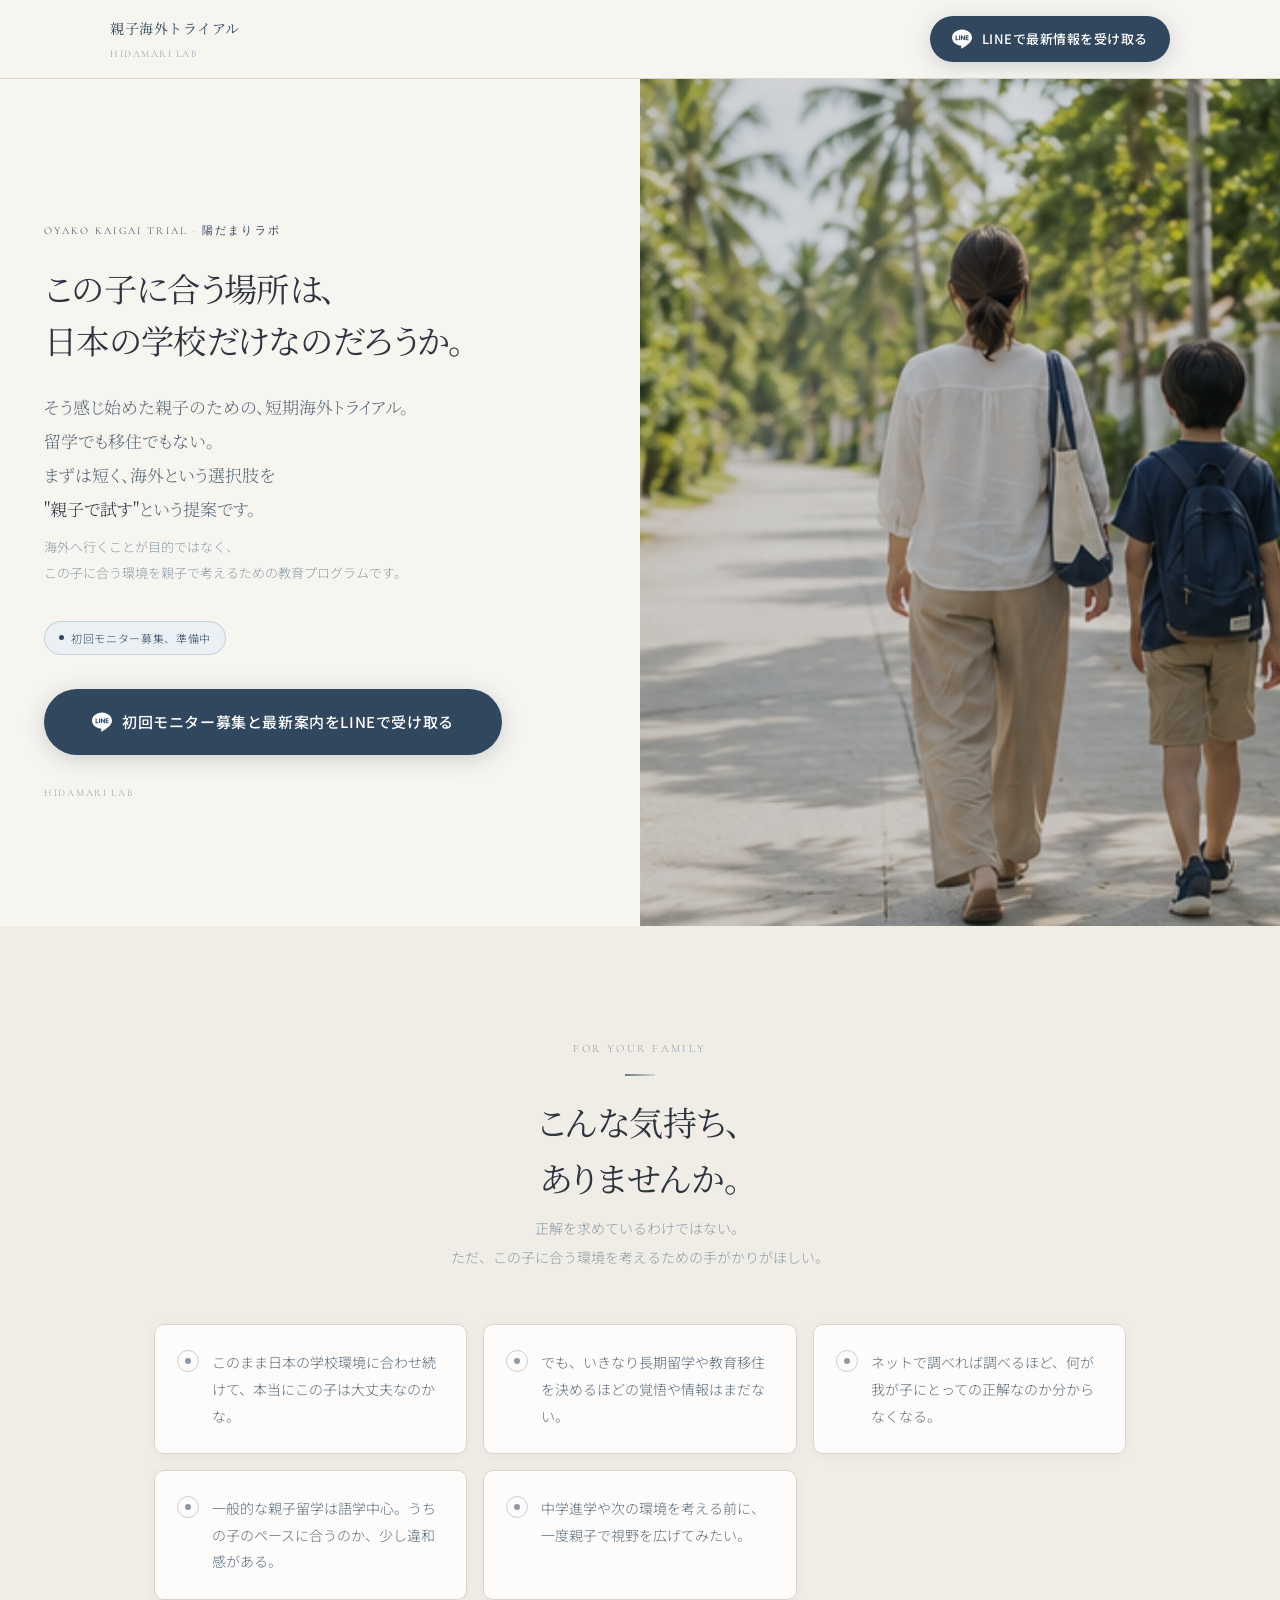
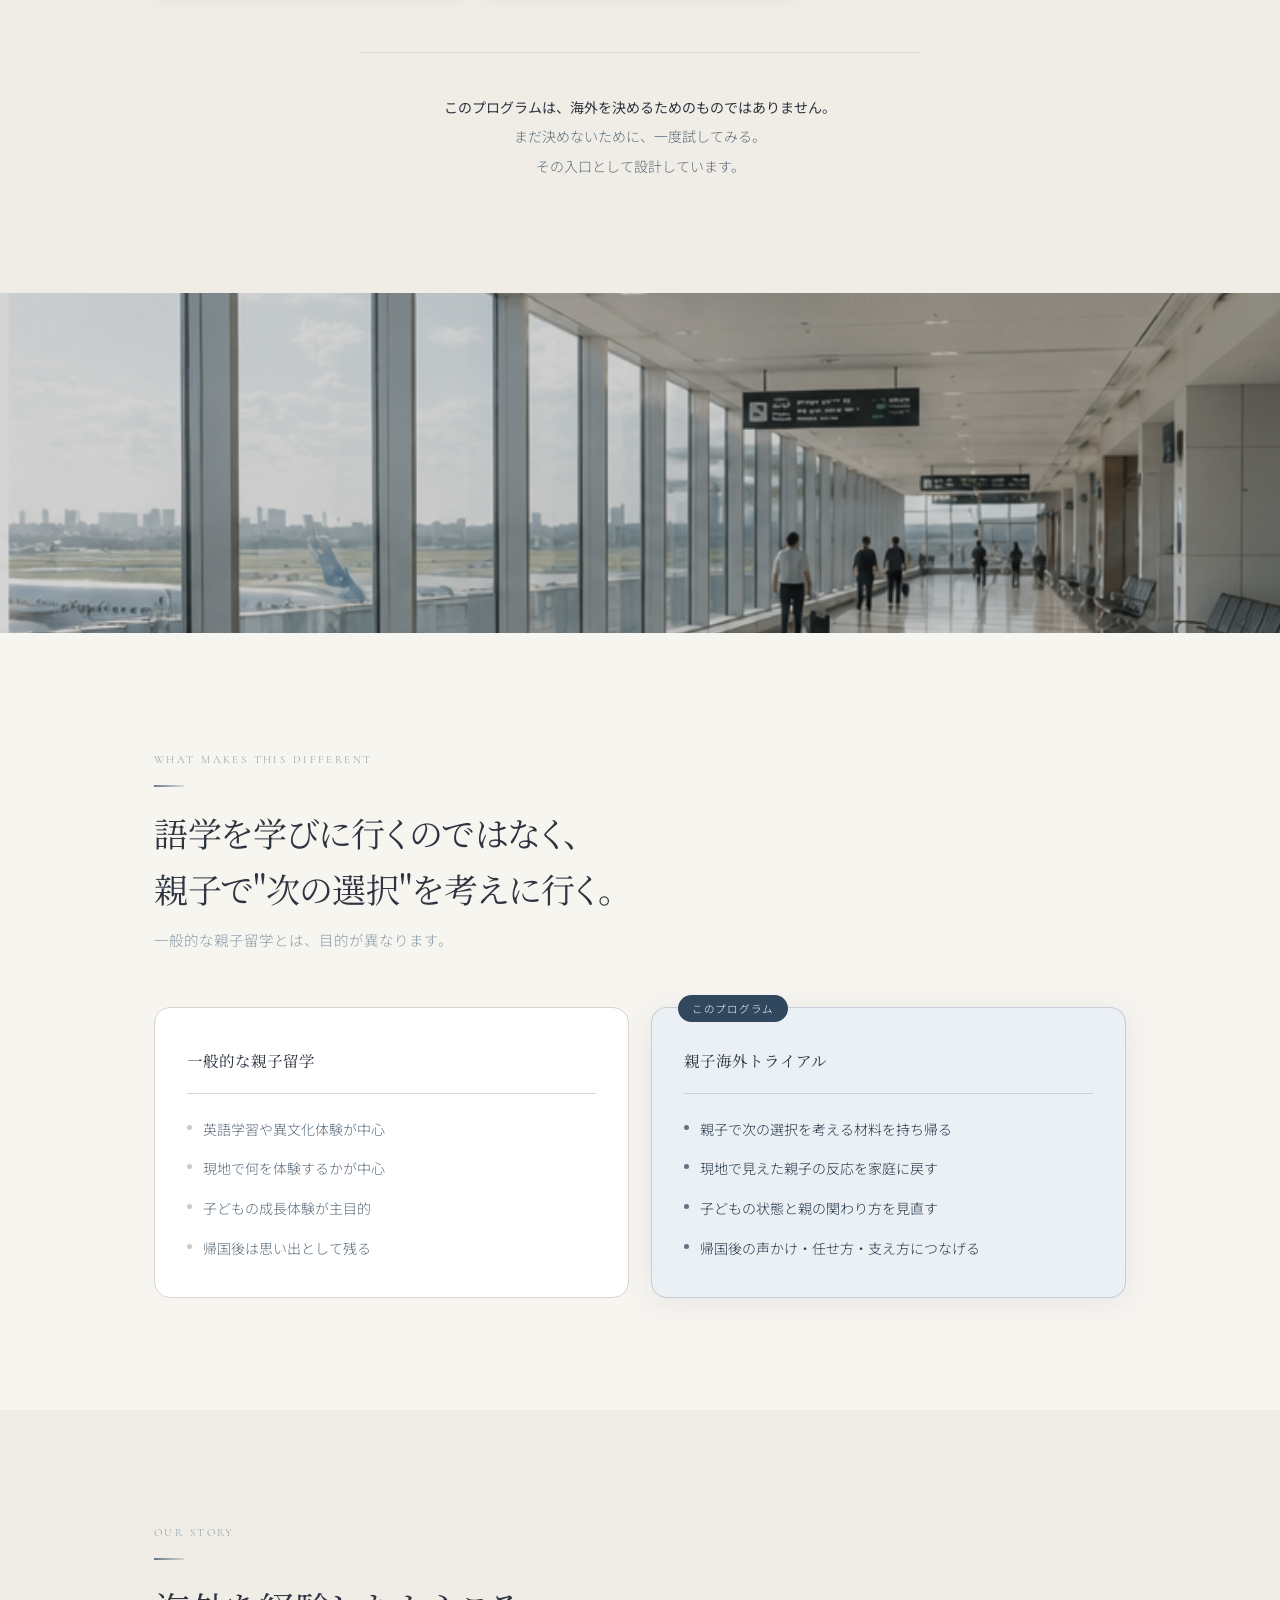
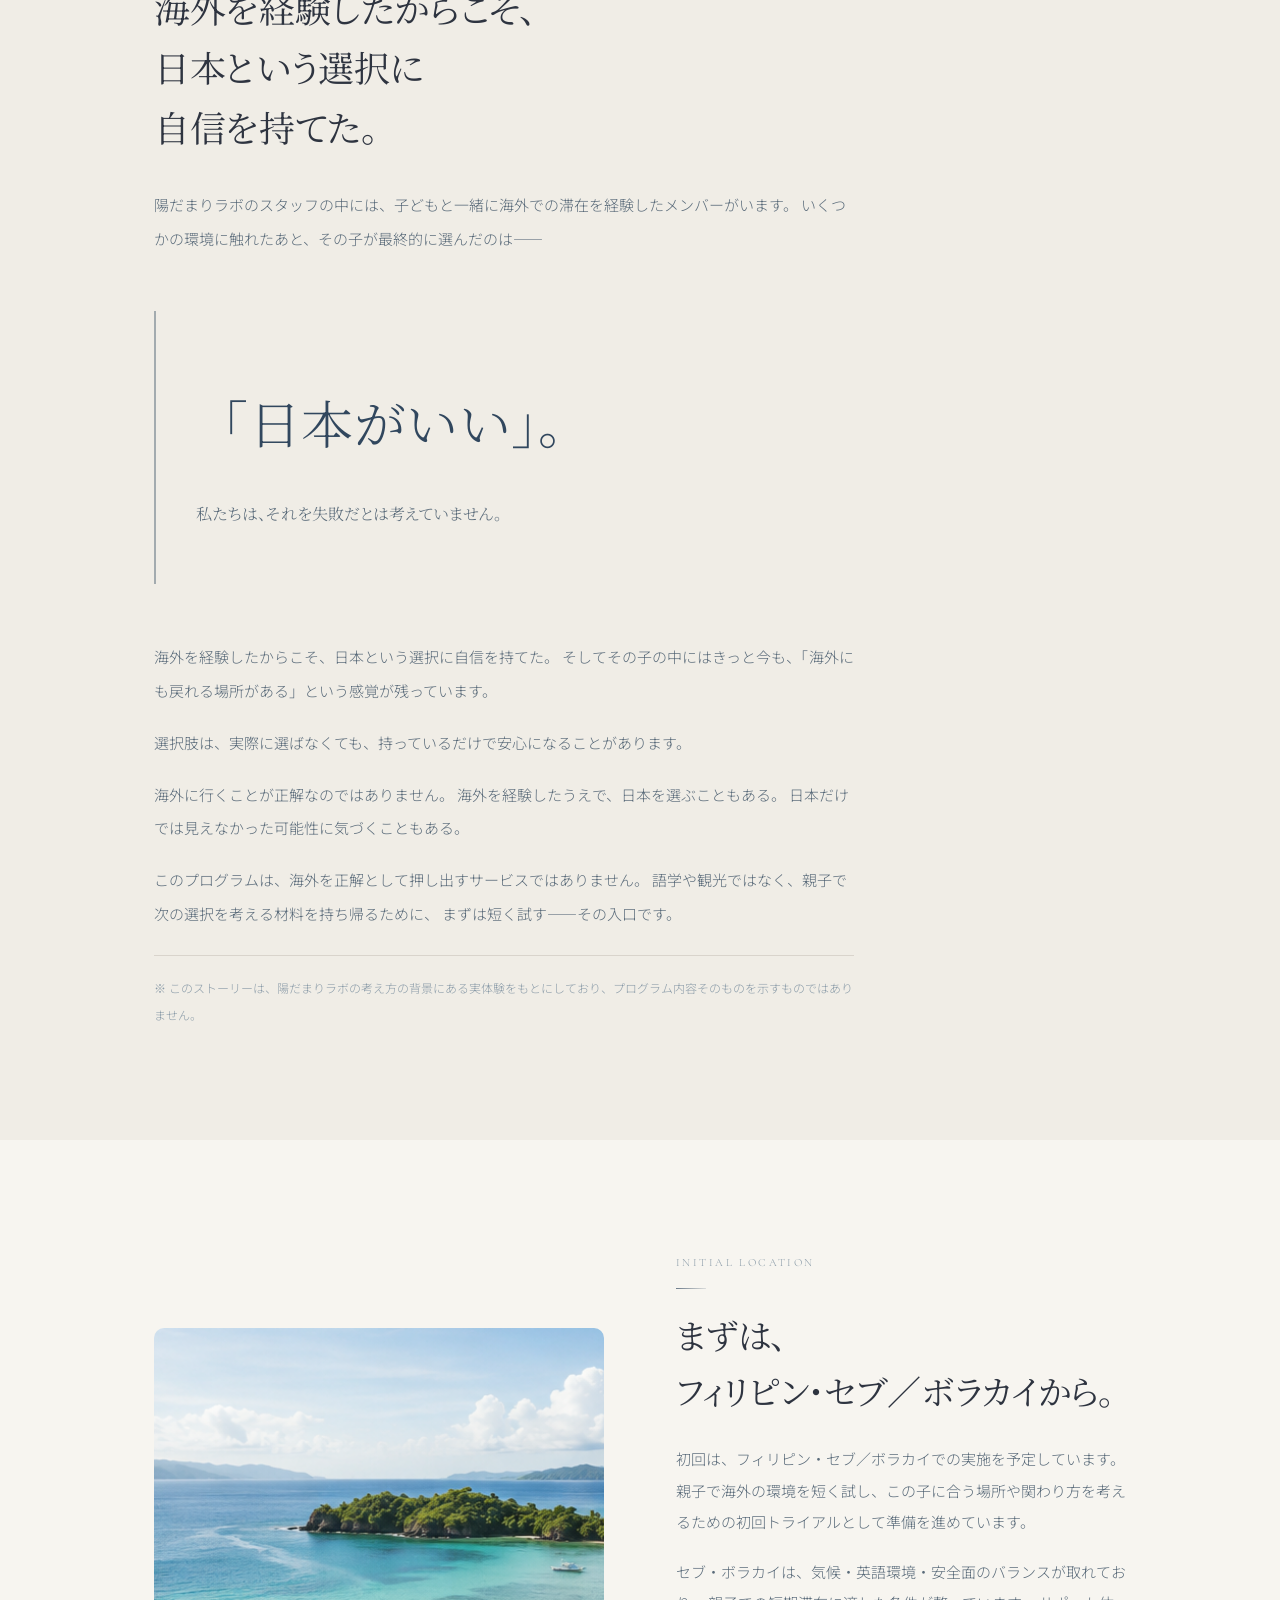
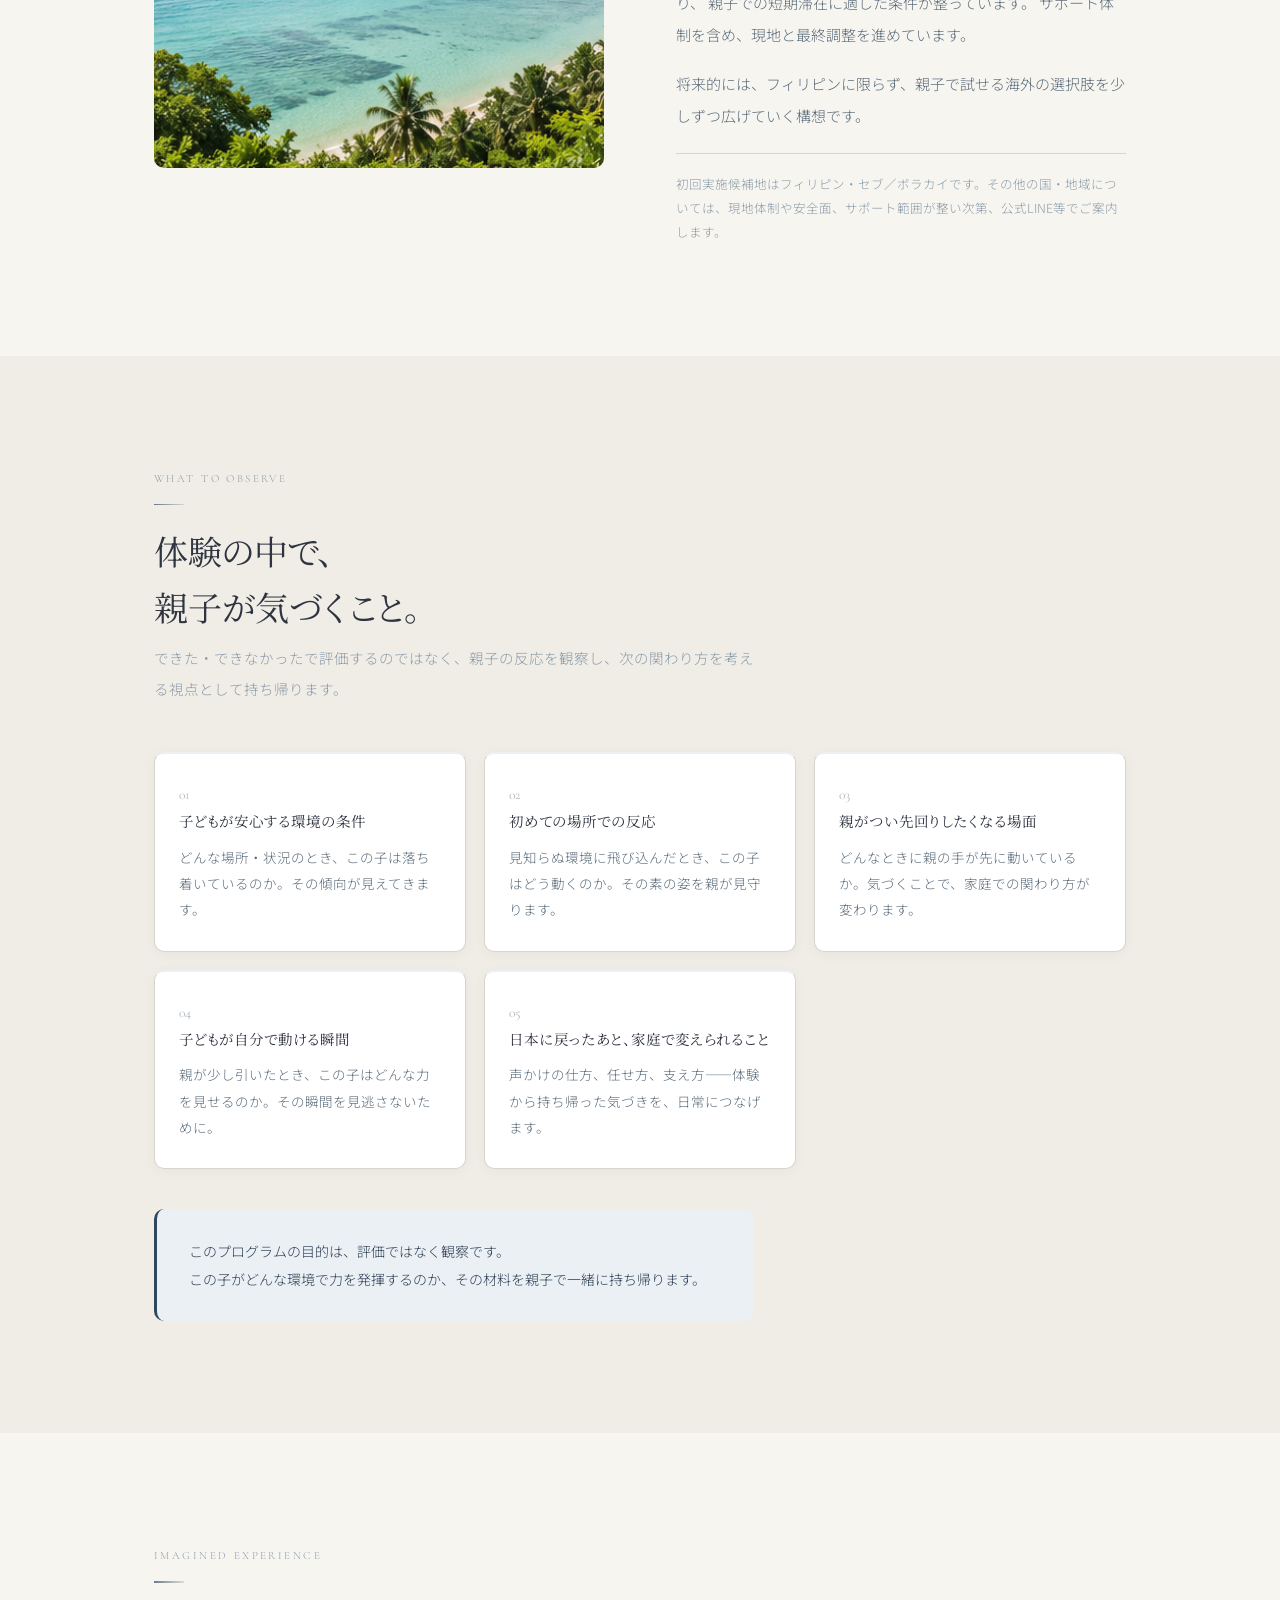
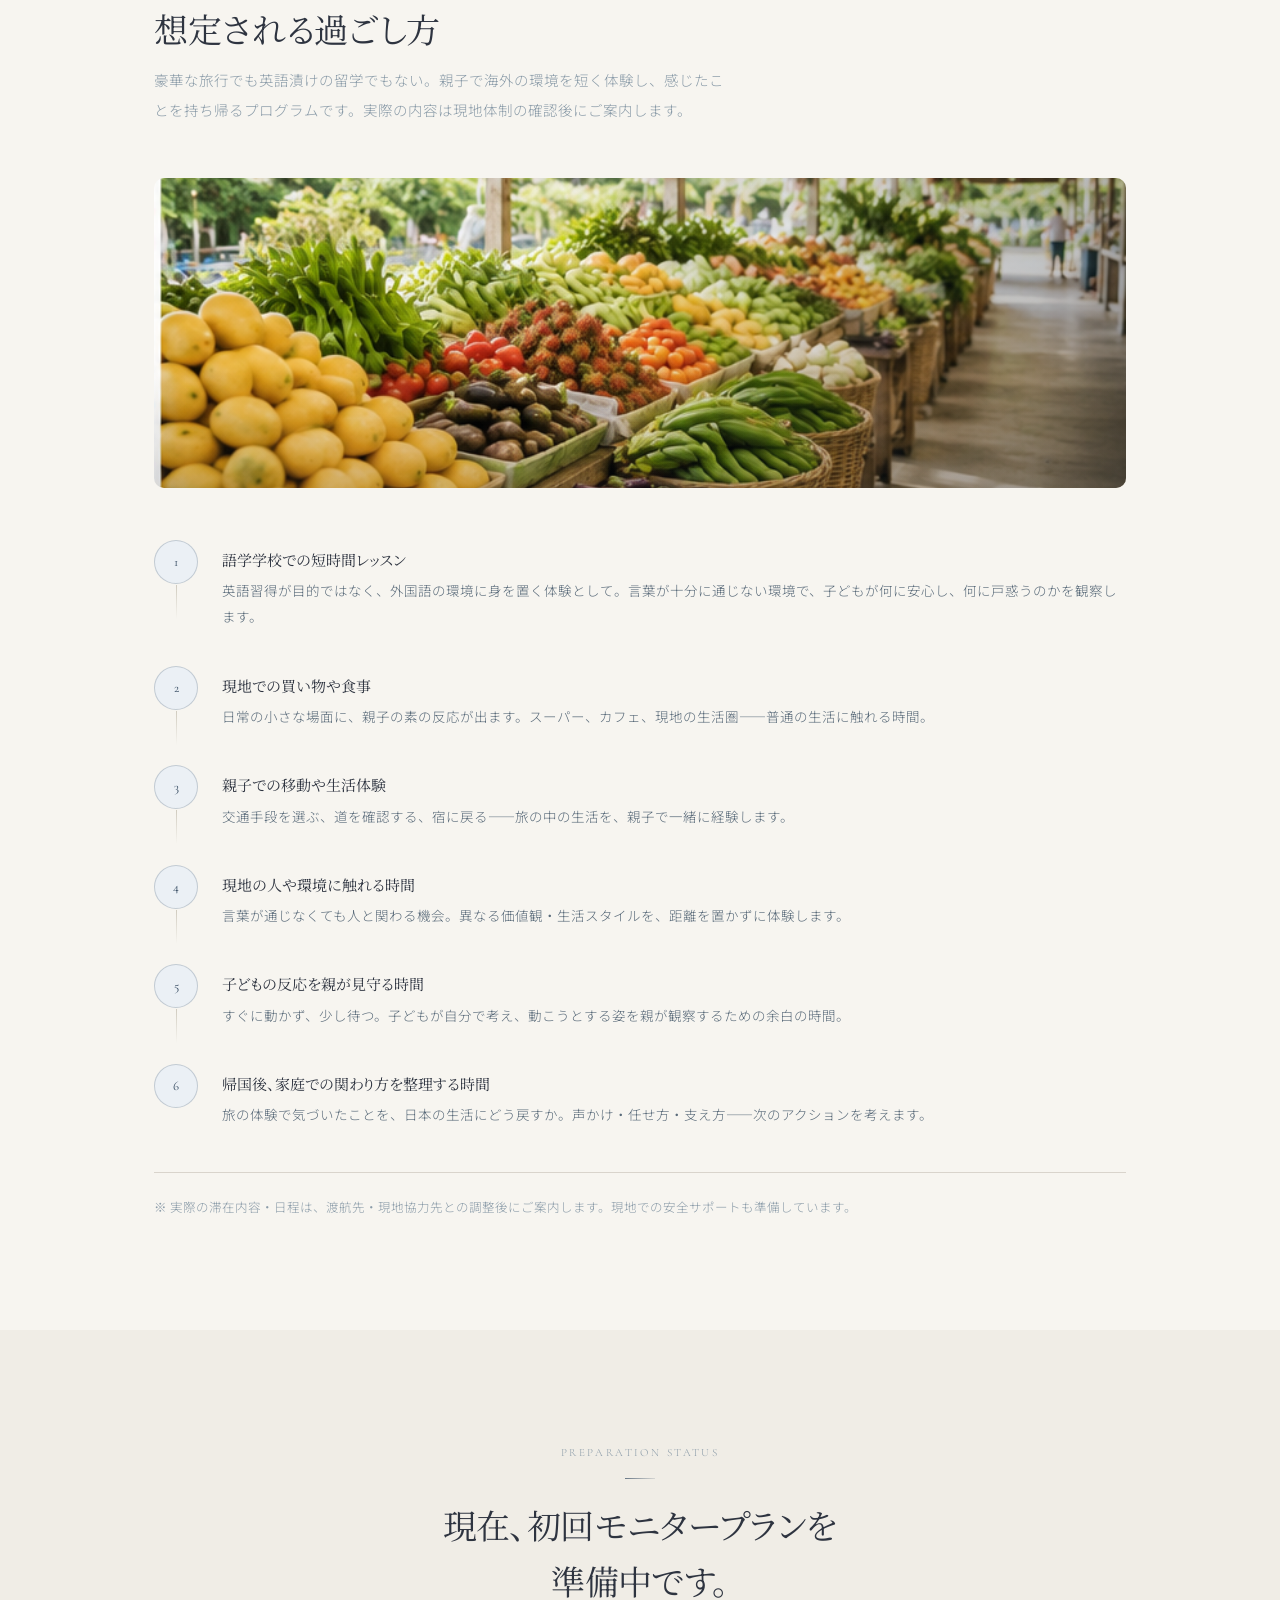
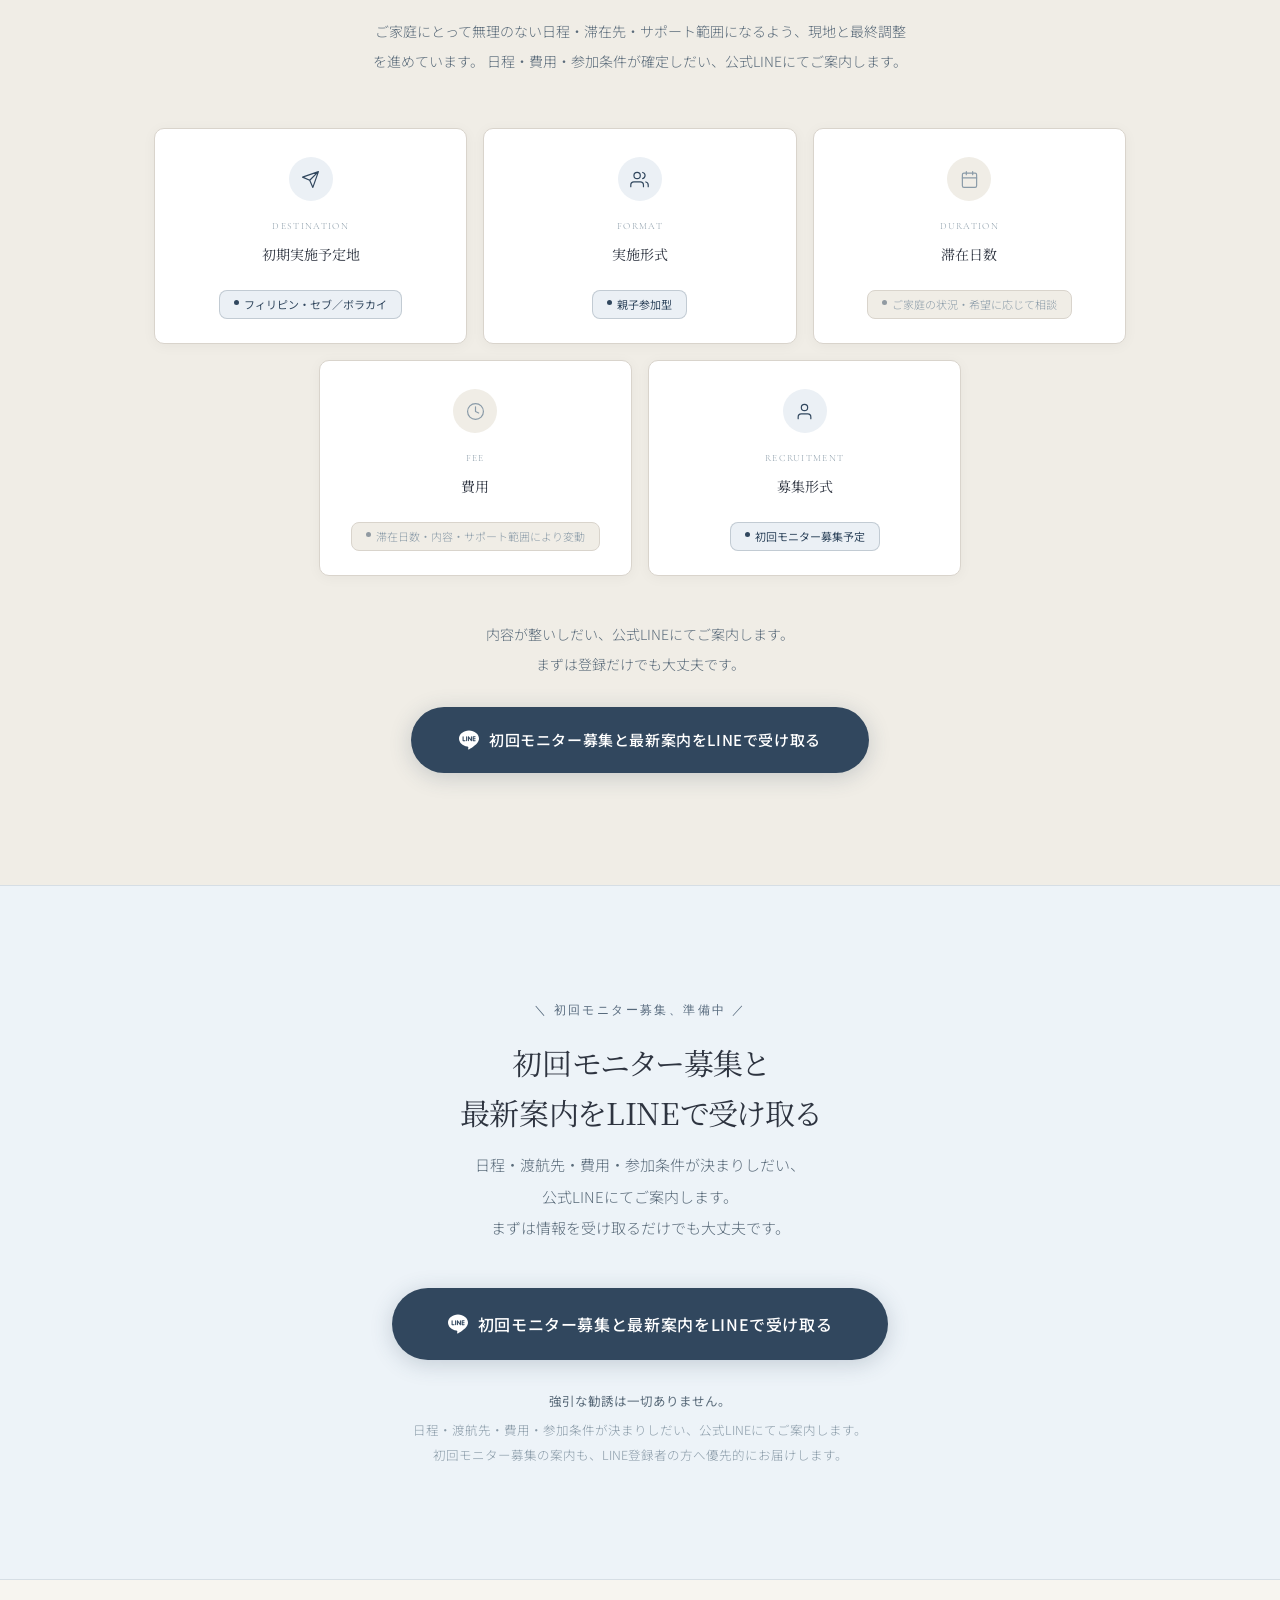
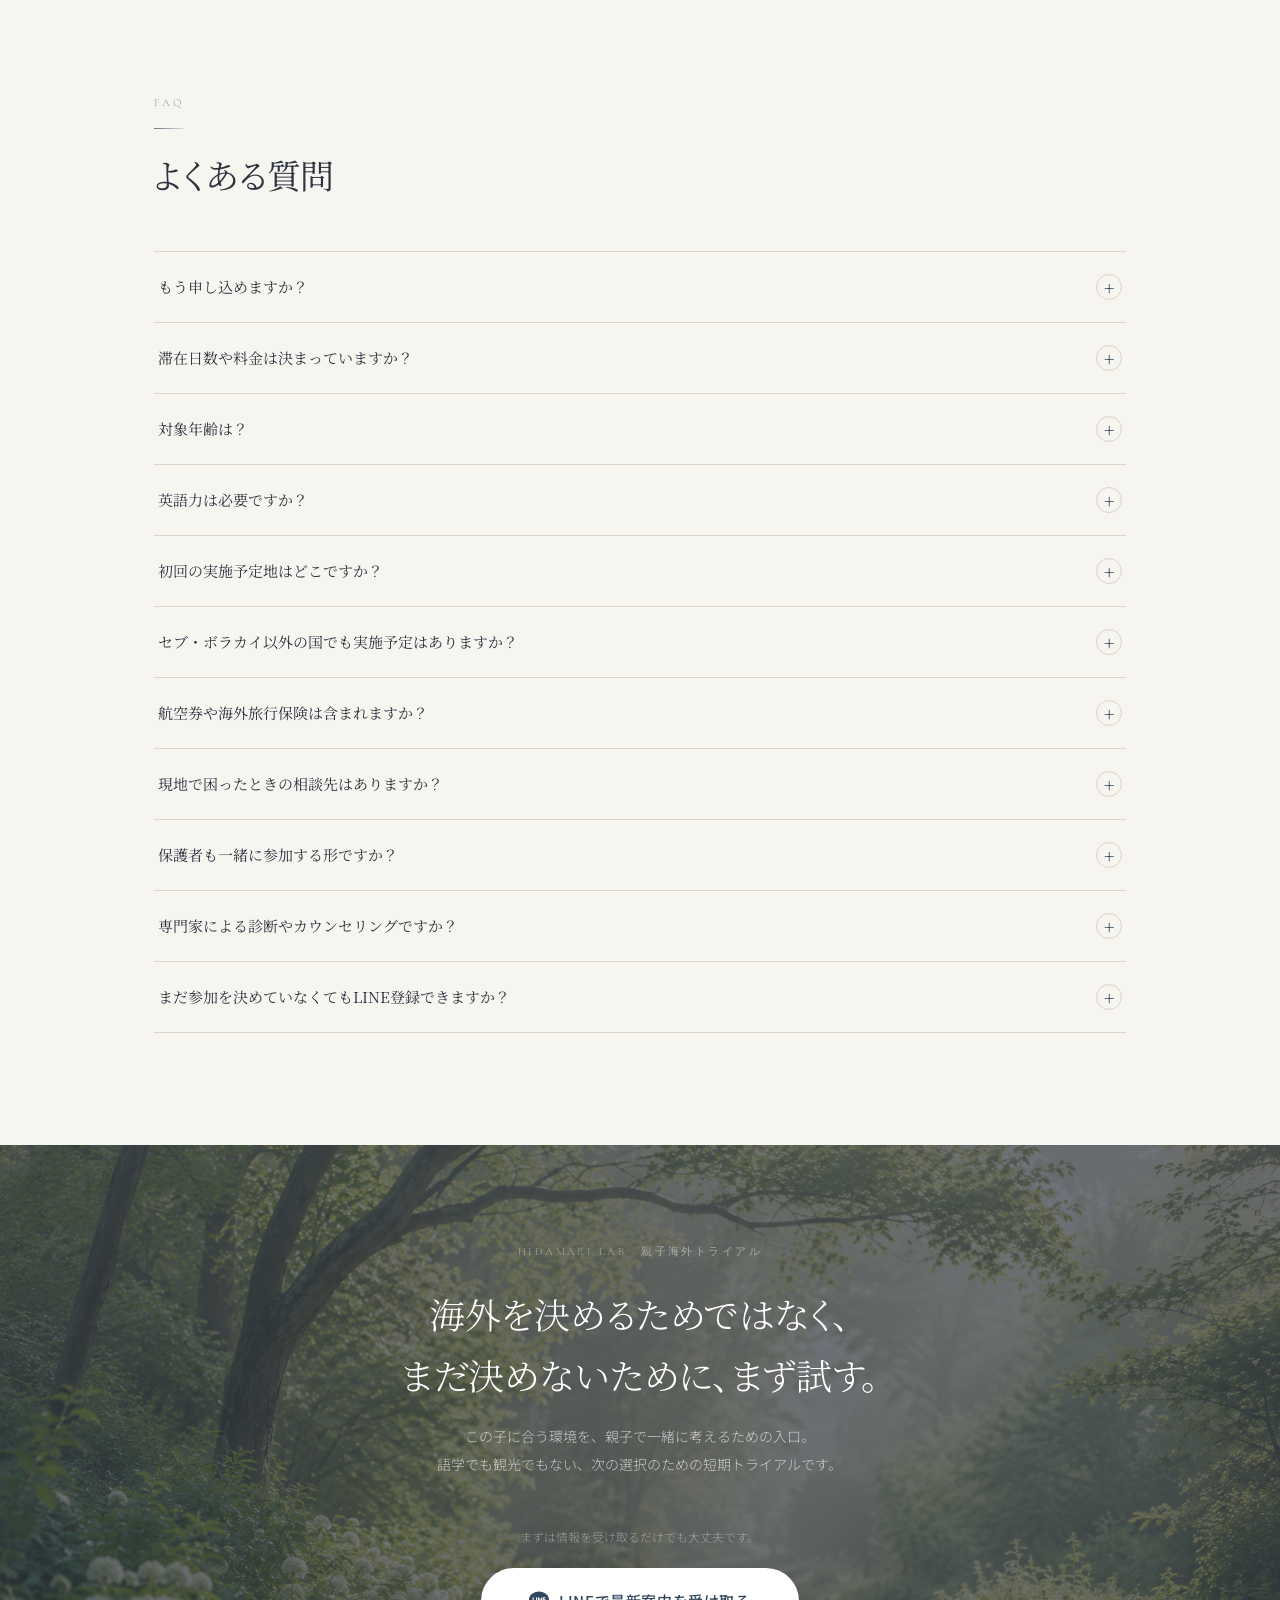
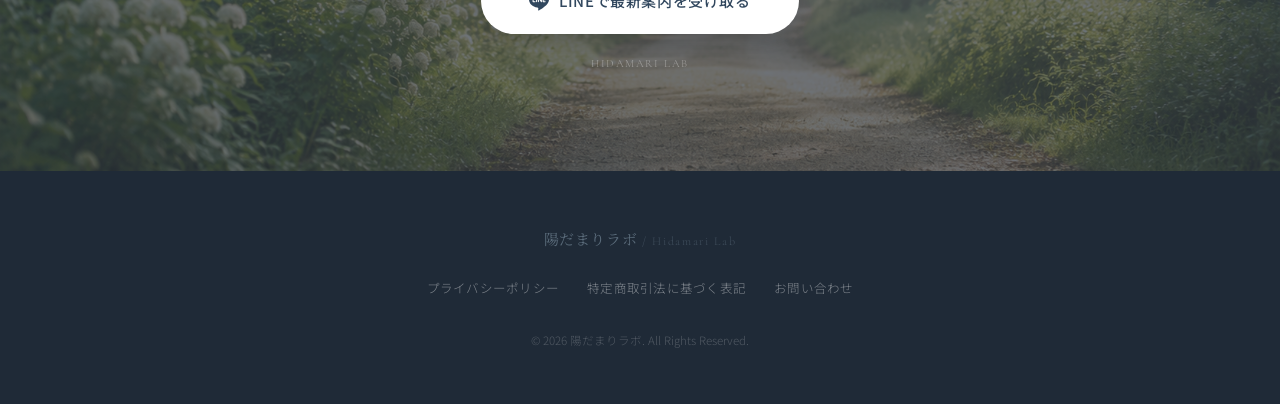
==== commit 5f19a143: "Add files via upload" ====
--- a/v2/index.html
+++ b/v2/index.html
@@ -9,18 +9,18 @@
   <link href="https://fonts.googleapis.com/css2?family=Cormorant+Garamond:ital,wght@0,300;0,400;1,300;1,400&family=Noto+Sans+JP:wght@300;400;500&family=Noto+Serif+JP:wght@300;400;500&display=swap" rel="stylesheet">
   <style>
     :root {
-      --c-bg:        #FAFAF7;
-      --c-ivory:     #F5F0E8;
-      --c-sand:      #EDE6D9;
-      --c-greige:    #D9D2C5;
-      --c-charcoal:  #272724;
-      --c-forest:    #3A5C3C;
-      --c-forest-dk: #2C4A2E;
-      --c-forest-lt: #EAF0EA;
-      --c-text:      #252522;
-      --c-sub:       #5C5A55;
-      --c-hint:      #9C9890;
-      --c-border:    #E4DDD3;
+      --c-bg:        #F7F5F0;
+      --c-ivory:     #F0EDE6;
+      --c-sand:      #E6E1D8;
+      --c-greige:    #D0CBBF;
+      --c-charcoal:  #1F2A37;
+      --c-forest:    #31475E;
+      --c-forest-dk: #253749;
+      --c-forest-lt: #EBF0F5;
+      --c-text:      #2E3440;
+      --c-sub:       #5A6B7A;
+      --c-hint:      #8A9BA8;
+      --c-border:    #D9D4CC;
       --c-white:     #FFFFFF;
       --ff-serif:    'Noto Serif JP','Yu Mincho','游明朝',Georgia,serif;
       --ff-sans:     'Noto Sans JP',sans-serif;
@@ -51,7 +51,7 @@
     .sec--ivory  { background: var(--c-ivory); }
     .sec--sand   { background: var(--c-sand); }
     .sec--white  { background: var(--c-white); }
-    .sec--cta    { background: #EFF5EF; }
+    .sec--cta    { background: #EDF3F8; }
 
     /* ── TYPE ── */
     .en-label {
@@ -131,12 +131,12 @@
       cursor: pointer;
       border: none;
       transition: background 0.25s, transform 0.25s, box-shadow 0.25s;
-      box-shadow: 0 4px 22px rgba(58,92,60,0.22);
+      box-shadow: 0 4px 22px rgba(49,71,94,0.22);
     }
     .btn-line:hover {
       background: var(--c-forest-dk);
       transform: translateY(-2px);
-      box-shadow: 0 8px 30px rgba(58,92,60,0.3);
+      box-shadow: 0 8px 30px rgba(49,71,94,0.3);
     }
     .btn-line svg { width: 20px; height: 20px; flex-shrink: 0; }
     .btn-line--sm { padding: 10px 22px; font-size: 13px; }
@@ -150,7 +150,7 @@
       letter-spacing: 0.06em;
       color: var(--c-forest);
       background: var(--c-forest-lt);
-      border: 1px solid rgba(58,92,60,0.18);
+      border: 1px solid rgba(49,71,94,0.18);
       padding: 5px 14px;
       border-radius: 100px;
     }
@@ -173,7 +173,7 @@
       position: sticky;
       top: 0;
       z-index: 100;
-      background: rgba(250,250,247,0.94);
+      background: rgba(247,245,240,0.94);
       backdrop-filter: blur(10px);
       -webkit-backdrop-filter: blur(10px);
       border-bottom: 1px solid var(--c-border);
@@ -229,13 +229,13 @@
     }
     .hero-h1 {
       font-family: var(--ff-serif);
-      font-size: clamp(26px, 2.7vw, 44px);
+      font-size: clamp(24px, 2.6vw, 42px);
       font-weight: 400;
-      line-height: 1.5;
+      line-height: 1.55;
       color: var(--c-text);
       letter-spacing: -0.02em;
       font-feature-settings: "palt";
-      margin-bottom: 22px;
+      margin-bottom: 24px;
     }
     .hero-lead {
       font-family: var(--ff-serif);
@@ -272,6 +272,13 @@
       height: 100%;
       object-fit: cover;
       object-position: center 35%;
+    }
+    .hero-img::after {
+      content: '';
+      position: absolute;
+      inset: 0;
+      background: rgba(15, 25, 40, 0.18);
+      pointer-events: none;
     }
 
     /* ════════════════════════════════
@@ -301,14 +308,14 @@
       transition: border-color 0.22s, box-shadow 0.22s;
     }
     .empathy-card:hover {
-      border-color: rgba(58,92,60,0.28);
+      border-color: rgba(49,71,94,0.28);
       box-shadow: var(--sh-md);
     }
     .empathy-mark {
       width: 22px;
       height: 22px;
       border-radius: 50%;
-      border: 1.5px solid rgba(58,92,60,0.25);
+      border: 1.5px solid rgba(49,71,94,0.25);
       display: flex;
       align-items: center;
       justify-content: center;
@@ -355,7 +362,7 @@
     }
     .cmp-card--trial {
       background: var(--c-forest-lt);
-      border-color: rgba(58,92,60,0.2);
+      border-color: rgba(49,71,94,0.2);
       position: relative;
     }
     .cmp-card--trial::before {
@@ -379,7 +386,7 @@
       padding-bottom: 16px;
       border-bottom: 1px solid var(--c-border);
     }
-    .cmp-card--trial .cmp-title { border-color: rgba(58,92,60,0.18); }
+    .cmp-card--trial .cmp-title { border-color: rgba(49,71,94,0.18); }
     .cmp-list { list-style: none; }
     .cmp-list li {
       display: flex;
@@ -400,50 +407,45 @@
       flex-shrink: 0;
       margin-top: 9px;
     }
-    .cmp-card--trial .cmp-list li { color: #374A38; }
+    .cmp-card--trial .cmp-list li { color: #253749; }
     .cmp-card--trial .cmp-list li::before { background: var(--c-forest); opacity: 0.75; }
 
     /* ════════════════════════════════
        04 OUR STORY
     ════════════════════════════════ */
     .story-layout {
-      display: grid;
-      grid-template-columns: 1fr 1fr;
-      gap: 88px;
-      align-items: start;
-    }
+      display: block;
+      max-width: 700px;
+    }
+    .story-layout p { line-height: 2.25; }
+    .story-layout h2 { margin-bottom: 32px; font-size: clamp(22px, 3.2vw, 36px); }
+    .story-img { display: none; }
     .story-quote-block {
-      margin: 36px 0;
-      padding: 32px 36px;
-      background: var(--c-white);
-      border-radius: var(--r-md);
-      border-left: 3px solid var(--c-forest);
-      box-shadow: var(--sh-sm);
+      margin: 56px 0;
+      padding: 52px 0 52px 40px;
+      background: none;
+      border-radius: 0;
+      border-left: 2px solid rgba(49,71,94,0.4);
+      box-shadow: none;
     }
     .story-big-quote {
       font-family: var(--ff-serif);
-      font-size: clamp(28px, 3.2vw, 42px);
+      font-size: clamp(34px, 4.2vw, 52px);
       font-weight: 300;
       color: var(--c-forest);
-      line-height: 1.35;
-      letter-spacing: 0.03em;
-      margin-bottom: 6px;
+      line-height: 1.15;
+      letter-spacing: 0.01em;
+      margin-bottom: 16px;
+      white-space: nowrap;
     }
     .story-quote-sub {
-      font-size: 13px;
-      color: var(--c-hint);
-      line-height: 1.75;
+      font-family: var(--ff-serif);
+      font-size: clamp(14px, 1.35vw, 16px);
+      font-weight: 300;
+      color: var(--c-sub);
+      line-height: 1.9;
       margin: 0;
-    }
-    .story-img {
-      position: sticky;
-      top: 90px;
-    }
-    .story-img img {
-      height: 580px;
-      object-fit: cover;
-      border-radius: var(--r-md);
-      width: 100%;
+      font-feature-settings: "palt";
     }
     .story-disc {
       margin-top: 24px;
@@ -516,7 +518,7 @@
       border-left: 3px solid var(--c-forest);
       border-radius: var(--r-md);
     }
-    .obs-footer p { font-size: 14px; color: #384A39; margin: 0; line-height: 2.0; }
+    .obs-footer p { font-size: 14px; color: #2D3E52; margin: 0; line-height: 2.0; }
 
     /* ════════════════════════════════
        07 ITINERARY
@@ -547,7 +549,7 @@
       height: 44px;
       border-radius: 50%;
       background: var(--c-forest-lt);
-      border: 1.5px solid rgba(58,92,60,0.22);
+      border: 1.5px solid rgba(49,71,94,0.22);
       display: flex;
       align-items: center;
       justify-content: center;
@@ -589,10 +591,15 @@
     .details-head h2 { margin-bottom: 8px; }
     .status-grid {
       display: grid;
-      grid-template-columns: repeat(3, 1fr);
+      grid-template-columns: repeat(6, 1fr);
       gap: 16px;
       margin-bottom: 44px;
     }
+    .st-card:nth-child(1) { grid-column: 1 / 3; }
+    .st-card:nth-child(2) { grid-column: 3 / 5; }
+    .st-card:nth-child(3) { grid-column: 5 / 7; }
+    .st-card:nth-child(4) { grid-column: 2 / 4; }
+    .st-card:nth-child(5) { grid-column: 4 / 6; }
     .st-card {
       background: var(--c-white);
       border: 1px solid var(--c-border);
@@ -631,14 +638,18 @@
     }
     .st-pill {
       display: inline-flex;
-      align-items: center;
+      align-items: flex-start;
       gap: 5px;
       background: var(--c-ivory);
       color: var(--c-hint);
       font-size: 11px;
-      padding: 4px 13px;
-      border-radius: 100px;
+      padding: 5px 14px;
+      border-radius: 8px;
       border: 1px solid var(--c-border);
+      line-height: 1.55;
+      white-space: normal;
+      text-align: left;
+      max-width: 100%;
     }
     .st-pill::before {
       content: '';
@@ -648,11 +659,12 @@
       background: var(--c-forest);
       opacity: 0.5;
       flex-shrink: 0;
+      margin-top: 4px;
     }
     .st-card--decided .st-pill {
       background: var(--c-forest-lt);
       color: var(--c-forest);
-      border-color: rgba(58,92,60,0.22);
+      border-color: rgba(49,71,94,0.22);
       font-weight: 400;
     }
     .st-card--decided .st-pill::before { opacity: 1; }
@@ -769,14 +781,14 @@
     .final-bg {
       position: absolute;
       inset: 0;
-      background-image: url('https://images.unsplash.com/photo-1476514525535-07fb3b4ae5f1?w=1600&q=80&auto=format&fit=crop');
+      background-image: url('./images/overseas-concept-path.png');
       background-size: cover;
       background-position: center;
     }
     .final-overlay {
       position: absolute;
       inset: 0;
-      background: rgba(18,28,20,0.54);
+      background: rgba(15,25,40,0.60);
     }
     .final-content { position: relative; z-index: 1; max-width: 600px; }
     .final-en {
@@ -854,6 +866,68 @@
     .footer-links a:hover { color: rgba(255,255,255,0.78); }
     .footer-copy { font-size: 11.5px; color: rgba(255,255,255,0.22); }
 
+    /* ── REFINED DESIGN TOUCHES ── */
+
+    /* 比較カードの影を柔らかく */
+    .cmp-card--trial {
+      box-shadow: 0 4px 32px rgba(49,71,94,0.09);
+    }
+
+    /* お悩みカードの質感強化 */
+    .empathy-card {
+      background: rgba(255,255,255,0.82);
+      backdrop-filter: blur(4px);
+    }
+
+    /* 観察ポイントカードの上品な上線アクセント */
+    .obs-card {
+      border-top: 2px solid var(--c-forest-lt);
+    }
+    .obs-card:hover {
+      border-top-color: rgba(49,71,94,0.35);
+    }
+
+    /* タイムライン連結線の洗練 */
+    .itin-item:not(:last-child) .itin-step::after {
+      background: linear-gradient(to bottom, var(--c-greige), transparent);
+    }
+
+    /* セクション見出しと本文の間隔改善 */
+    .obs-head p,
+    .compare-head p,
+    .itin-head p,
+    .dest-text p:first-of-type {
+      font-size: 14.5px;
+      color: var(--c-hint);
+    }
+
+    /* Details カードの st-ja フォント洗練 */
+    .st-ja {
+      font-family: var(--ff-serif);
+      font-size: 14px;
+    }
+
+    /* セクション区切りルールの洗練 */
+    .sec-rule {
+      background: linear-gradient(to right, var(--c-forest), rgba(49,71,94,0.2));
+      opacity: 0.7;
+    }
+
+    /* Line CTA セクションの区切り感強化 */
+    .line-cta-sec {
+      border-top: 1px solid rgba(49,71,94,0.12);
+      border-bottom: 1px solid rgba(49,71,94,0.12);
+    }
+
+    /* FAQ Q テキストの洗練 */
+    .faq-q {
+      font-family: var(--ff-serif);
+      font-weight: 400;
+    }
+
+    /* 比較セクションの背景を明るい ivory に */
+    .compare-head { padding-top: 4px; }
+
     /* ── MOBILE STICKY CTA ── */
     .mob-cta-bar {
       display: none;
@@ -862,7 +936,7 @@
       left: 0;
       right: 0;
       z-index: 90;
-      background: rgba(250,250,247,0.96);
+      background: rgba(247,245,240,0.96);
       backdrop-filter: blur(8px);
       border-top: 1px solid var(--c-border);
       padding: 12px 20px 18px;
@@ -871,6 +945,49 @@
     }
     .mob-cta-bar.vis { transform: translateY(0); }
     .mob-cta-bar .btn-line { width: 100%; padding: 14px 20px; font-size: 14px; }
+
+    /* ════════════════════════════════
+       SECTION DIVIDER IMAGE
+    ════════════════════════════════ */
+    .sec-divider {
+      width: 100%;
+      height: 340px;
+      overflow: hidden;
+    }
+    .sec-divider img {
+      width: 100%;
+      height: 100%;
+      object-fit: cover;
+      object-position: center 18%;
+      display: block;
+      filter: brightness(0.84) saturate(0.75);
+    }
+
+    /* ════════════════════════════════
+       ITINERARY IMAGE STRIP
+    ════════════════════════════════ */
+    .itin-img-wrap {
+      position: relative;
+      width: 100%;
+      height: 310px;
+      border-radius: var(--r-md);
+      overflow: hidden;
+      margin-bottom: 52px;
+    }
+    .itin-img-wrap img {
+      width: 100%;
+      height: 100%;
+      object-fit: cover;
+      object-position: 38% 28%;
+    }
+    .itin-img-wrap::after {
+      content: '';
+      position: absolute;
+      inset: 0;
+      background: linear-gradient(to left, rgba(15,25,40,0.28) 0%, transparent 58%),
+                  linear-gradient(to top,  rgba(15,25,40,0.15) 0%, transparent 40%);
+      pointer-events: none;
+    }
 
     /* ════════════════════════════════
        RESPONSIVE
@@ -895,9 +1012,7 @@
 
       .compare-cols { grid-template-columns: 1fr; gap: 28px; }
 
-      .story-layout { grid-template-columns: 1fr; gap: 0; }
-      .story-img    { position: static; order: -1; margin-bottom: 40px; }
-      .story-img img { height: 260px; }
+      .story-big-quote { white-space: normal; font-size: 32px; }
 
       .dest-layout { grid-template-columns: 1fr; gap: 36px; }
       .dest-img img { height: 240px; }
@@ -905,6 +1020,10 @@
       .obs-grid { grid-template-columns: 1fr; gap: 14px; }
 
       .status-grid { grid-template-columns: 1fr 1fr; gap: 14px; }
+      .st-card:nth-child(n) { grid-column: auto; }
+
+      .sec-divider  { height: 220px; }
+      .itin-img-wrap { height: 210px; margin-bottom: 36px; }
 
       .line-cta-sec { padding: 80px 24px; }
       .final-sec    { padding: 72px 24px; }
@@ -916,9 +1035,11 @@
 
     @media (max-width: 480px) {
       .status-grid  { grid-template-columns: 1fr; }
+      .st-card:nth-child(n) { grid-column: auto; }
       .btn-line     { width: 100%; justify-content: center; padding: 16px 20px; }
       .hero-h1      { font-size: 26px; }
-      .story-big-quote { font-size: 28px; }
+      .story-big-quote { font-size: 28px; white-space: normal; }
+      .story-quote-block { padding: 32px 0 32px 20px; }
       .compare-cols { gap: 20px; }
       .cmp-card     { padding: 28px 20px; }
       .itin-item    { grid-template-columns: 36px 1fr; gap: 18px; }
@@ -977,8 +1098,8 @@
   </div>
   <div class="hero-img">
     <img
-      src="https://images.unsplash.com/photo-1488521787991-ed7bbaae773c?w=1200&q=80&auto=format&fit=crop"
-      alt="自然光の中の親子"
+      src="./images/hero-parent-child.png"
+      alt="自然の中を歩く親子"
       loading="eager"
     >
   </div>
@@ -993,7 +1114,7 @@
       <span class="en-label en-label--c">For Your Family</span>
       <div class="sec-rule sec-rule--c"></div>
       <h2>こんな気持ち、<br>ありませんか。</h2>
-      <p style="font-size:14px;color:var(--c-hint);">正解を求めているわけではなく、ただ迷っている。<br>そのままでいい、ということを確かめたい。</p>
+      <p style="font-size:14px;color:var(--c-hint);">正解を求めているわけではない。<br>ただ、この子に合う環境を考えるための手がかりがほしい。</p>
     </div>
 
     <div class="empathy-grid">
@@ -1028,6 +1149,15 @@
     </div>
   </div>
 </section>
+
+<!-- VISUAL DIVIDER -->
+<div class="sec-divider" aria-hidden="true">
+  <img
+    src="./images/concept-airport.png"
+    alt=""
+    loading="lazy"
+  >
+</div>
 
 <!-- ====================================================
   03 COMPARISON
@@ -1106,13 +1236,6 @@
         <p class="story-disc">※ このストーリーは、陽だまりラボの考え方の背景にある実体験をもとにしており、プログラム内容そのものを示すものではありません。</p>
       </div>
 
-      <div class="story-img fi fi-d2">
-        <img
-          src="https://images.unsplash.com/photo-1499346030926-9a72daac6c63?w=900&q=80&auto=format&fit=crop"
-          alt="穏やかな海と空の風景"
-          loading="lazy"
-        >
-      </div>
     </div>
   </div>
 </section>
@@ -1125,8 +1248,8 @@
     <div class="dest-layout">
       <div class="dest-img fi">
         <img
-          src="https://images.unsplash.com/photo-1543810539-1e6ade96c2cd?w=900&q=80&auto=format&fit=crop"
-          alt="フィリピン・自然の風景"
+          src="./images/philippines-nature.png"
+          alt="フィリピンの自然風景"
           loading="lazy"
         >
       </div>
@@ -1139,9 +1262,9 @@
           親子で海外の環境を短く試し、この子に合う場所や関わり方を考えるための初回トライアルとして準備を進めています。
         </p>
         <p>
-          セブ・ボラカイは、気候・生活コスト・英語が通じる環境のバランスが取れており、
+          セブ・ボラカイは、気候・英語環境・安全面のバランスが取れており、
           親子での短期滞在に適した条件が整っています。
-          安全面やサポート体制を含め、現地と最終調整を進めています。
+          サポート体制を含め、現地と最終調整を進めています。
         </p>
         <p>
           将来的には、フィリピンに限らず、親子で試せる海外の選択肢を少しずつ広げていく構想です。
@@ -1179,7 +1302,7 @@
       </div>
       <div class="obs-card fi fi-d3">
         <p class="obs-num">03</p>
-        <h3>親が手を出しすぎてしまう場面</h3>
+        <h3>親がつい先回りしたくなる場面</h3>
         <p>どんなときに親の手が先に動いているか。気づくことで、家庭での関わり方が変わります。</p>
       </div>
       <div class="obs-card fi fi-d4">
@@ -1213,19 +1336,27 @@
       <p>豪華な旅行でも英語漬けの留学でもない。親子で海外の環境を短く体験し、感じたことを持ち帰るプログラムです。実際の内容は現地体制の確認後にご案内します。</p>
     </div>
 
+    <div class="itin-img-wrap fi">
+      <img
+        src="./images/philippines-market.png"
+        alt="フィリピンの市場・カラフルな食材の日常風景"
+        loading="lazy"
+      >
+    </div>
+
     <ul class="itin-list">
       <li class="itin-item fi fi-d1">
         <div class="itin-step"><span class="itin-n">1</span></div>
         <div class="itin-body">
           <h3>語学学校での短時間レッスン</h3>
-          <p>英語習得が目的ではなく、外国語の環境に身を置く体験として。子どもが言葉の壁をどう越えようとするかを観察します。</p>
+          <p>英語習得が目的ではなく、外国語の環境に身を置く体験として。言葉が十分に通じない環境で、子どもが何に安心し、何に戸惑うのかを観察します。</p>
         </div>
       </li>
       <li class="itin-item fi fi-d2">
         <div class="itin-step"><span class="itin-n">2</span></div>
         <div class="itin-body">
           <h3>現地での買い物や食事</h3>
-          <p>日常の小さな場面に、親子の素の反応が出ます。スーパー、市場、地元の食堂——普通の生活に触れる時間。</p>
+          <p>日常の小さな場面に、親子の素の反応が出ます。スーパー、カフェ、現地の生活圏——普通の生活に触れる時間。</p>
         </div>
       </li>
       <li class="itin-item fi fi-d3">
@@ -1279,52 +1410,44 @@
 
     <div class="status-grid fi">
       <div class="st-card st-card--decided">
-        <div class="st-icon">
+        <div class="st-icon" style="background:var(--c-forest-lt);color:var(--c-forest);">
           <svg viewBox="0 0 24 24" fill="none" stroke="currentColor" stroke-width="1.5" stroke-linecap="round" stroke-linejoin="round"><path d="M22 2L11 13M22 2l-7 20-4-9-9-4z"/></svg>
         </div>
         <span class="st-en">Destination</span>
         <span class="st-ja">初期実施予定地</span>
         <span class="st-pill">フィリピン・セブ／ボラカイ</span>
       </div>
+      <div class="st-card st-card--decided">
+        <div class="st-icon" style="background:var(--c-forest-lt);color:var(--c-forest);">
+          <svg viewBox="0 0 24 24" fill="none" stroke="currentColor" stroke-width="1.5" stroke-linecap="round" stroke-linejoin="round"><path d="M17 21v-2a4 4 0 00-4-4H5a4 4 0 00-4 4v2"/><circle cx="9" cy="7" r="4"/><path d="M23 21v-2a4 4 0 00-3-3.87"/><path d="M16 3.13a4 4 0 010 7.75"/></svg>
+        </div>
+        <span class="st-en">Format</span>
+        <span class="st-ja">実施形式</span>
+        <span class="st-pill">親子参加型</span>
+      </div>
       <div class="st-card">
         <div class="st-icon">
           <svg viewBox="0 0 24 24" fill="none" stroke="currentColor" stroke-width="1.5" stroke-linecap="round" stroke-linejoin="round"><rect x="3" y="4" width="18" height="18" rx="2"/><path d="M16 2v4M8 2v4M3 10h18"/></svg>
         </div>
         <span class="st-en">Duration</span>
         <span class="st-ja">滞在日数</span>
-        <span class="st-pill">調整中</span>
+        <span class="st-pill">ご家庭の状況・希望に応じて相談</span>
       </div>
       <div class="st-card">
         <div class="st-icon">
-          <svg viewBox="0 0 24 24" fill="none" stroke="currentColor" stroke-width="1.5" stroke-linecap="round" stroke-linejoin="round"><path d="M3 12l9-9 9 9"/><path d="M5 10v9a1 1 0 001 1h4v-5h4v5h4a1 1 0 001-1v-9"/></svg>
-        </div>
-        <span class="st-en">Accommodation</span>
-        <span class="st-ja">滞在先</span>
-        <span class="st-pill">調整中</span>
-      </div>
-      <div class="st-card">
-        <div class="st-icon">
-          <svg viewBox="0 0 24 24" fill="none" stroke="currentColor" stroke-width="1.5" stroke-linecap="round" stroke-linejoin="round"><circle cx="12" cy="12" r="9"/><path d="M16.24 7.76l-2.12 6.36-6.36 2.12 2.12-6.36 6.36-2.12z"/></svg>
-        </div>
-        <span class="st-en">Activities</span>
-        <span class="st-ja">現地体験</span>
-        <span class="st-pill">設計中</span>
-      </div>
-      <div class="st-card">
-        <div class="st-icon">
-          <svg viewBox="0 0 24 24" fill="none" stroke="currentColor" stroke-width="1.5" stroke-linecap="round" stroke-linejoin="round"><circle cx="12" cy="12" r="9"/><path d="M12 7v5l3 3"/></svg>
-        </div>
-        <span class="st-en">Price</span>
-        <span class="st-ja">価格</span>
-        <span class="st-pill">調整中</span>
+          <svg viewBox="0 0 24 24" fill="none" stroke="currentColor" stroke-width="1.5" stroke-linecap="round" stroke-linejoin="round"><path d="M12 2a10 10 0 100 20A10 10 0 0012 2z"/><path d="M12 6v6l4 2"/></svg>
+        </div>
+        <span class="st-en">Fee</span>
+        <span class="st-ja">費用</span>
+        <span class="st-pill">滞在日数・内容・サポート範囲により変動</span>
       </div>
       <div class="st-card st-card--decided">
         <div class="st-icon" style="background:var(--c-forest-lt);color:var(--c-forest);">
-          <svg viewBox="0 0 24 24" fill="none" stroke="currentColor" stroke-width="1.5" stroke-linecap="round" stroke-linejoin="round"><path d="M17 21v-2a4 4 0 00-4-4H5a4 4 0 00-4 4v2"/><circle cx="9" cy="7" r="4"/><path d="M23 21v-2a4 4 0 00-3-3.87"/><path d="M16 3.13a4 4 0 010 7.75"/></svg>
-        </div>
-        <span class="st-en">Monitor</span>
-        <span class="st-ja">初回モニター募集</span>
-        <span class="st-pill">実施予定</span>
+          <svg viewBox="0 0 24 24" fill="none" stroke="currentColor" stroke-width="1.5" stroke-linecap="round" stroke-linejoin="round"><path d="M20 21v-2a4 4 0 00-4-4H8a4 4 0 00-4 4v2"/><circle cx="12" cy="7" r="4"/></svg>
+        </div>
+        <span class="st-en">Recruitment</span>
+        <span class="st-ja">募集形式</span>
+        <span class="st-pill">初回モニター募集予定</span>
       </div>
     </div>
 
@@ -1336,7 +1459,7 @@
       <div style="margin-top:28px;">
         <a href="#line-cta" class="btn-line">
           <svg viewBox="0 0 24 24" fill="currentColor"><path d="M19.365 9.863c.349 0 .63.285.63.631 0 .345-.281.63-.63.63H17.61v1.125h1.755c.349 0 .63.283.63.63 0 .344-.281.629-.63.629h-2.386c-.345 0-.627-.285-.627-.629V8.108c0-.345.282-.63.627-.63h2.386c.349 0 .63.285.63.63 0 .349-.281.63-.63.63H17.61v1.125h1.755zm-3.855 3.016c0 .27-.174.51-.432.596-.064.021-.133.031-.199.031-.211 0-.391-.09-.51-.25l-2.443-3.317v2.94c0 .344-.279.629-.631.629-.346 0-.626-.285-.626-.629V8.108c0-.27.173-.51.43-.595.06-.023.136-.033.194-.033.195 0 .375.104.495.254l2.462 3.33V8.108c0-.345.282-.63.63-.63.345 0 .63.285.63.63v4.771zm-5.741 0c0 .344-.282.629-.631.629-.345 0-.627-.285-.627-.629V8.108c0-.345.282-.63.627-.63.349 0 .631.285.631.63v4.771zm-2.466.629H4.917c-.345 0-.63-.285-.63-.629V8.108c0-.345.285-.63.63-.63.348 0 .63.285.63.63v4.141h1.756c.348 0 .629.283.629.63 0 .344-.281.629-.629.629M24 10.314C24 4.943 18.615.572 12 .572S0 4.943 0 10.314c0 4.811 4.27 8.842 10.035 9.608.391.082.923.258 1.058.59.12.301.079.766.038 1.08l-.164 1.02c-.045.301-.24 1.186 1.049.645 1.291-.539 6.916-4.078 9.436-6.975C23.176 14.393 24 12.458 24 10.314"/></svg>
-          LINEで案内を受け取る
+          初回モニター募集と最新案内をLINEで受け取る
         </a>
       </div>
     </div>
@@ -1396,6 +1519,18 @@
 
       <div class="faq-item">
         <button class="faq-q" aria-expanded="false">
+          滞在日数や料金は決まっていますか？
+          <span class="faq-icon">+</span>
+        </button>
+        <div class="faq-a" role="region" aria-hidden="true">
+          <div class="faq-a-inner">
+            <p>滞在日数は固定ではなく、ご家庭の状況やご希望に合わせてご相談のうえ決定します。費用は、滞在日数・滞在先・現地での過ごし方・サポート範囲によって変わります。初回モニター募集の詳細が決まりしだい、公式LINEにてご案内します。</p>
+          </div>
+        </div>
+      </div>
+
+      <div class="faq-item">
+        <button class="faq-q" aria-expanded="false">
           対象年齢は？
           <span class="faq-icon">+</span>
         </button>
@@ -1522,23 +1657,22 @@
       この子に合う環境を、親子で一緒に考えるための入口。<br>
       語学でも観光でもない、次の選択のための短期トライアルです。
     </p>
-    <span class="final-micro">強引な勧誘は一切ありません。まずは情報を受け取るだけでも大丈夫です。</span>
+    <span class="final-micro">まずは情報を受け取るだけでも大丈夫です。</span>
     <a href="#line-cta" class="btn-line" style="background:#fff;color:var(--c-forest);box-shadow:0 4px 22px rgba(0,0,0,0.18);">
       <svg viewBox="0 0 24 24" fill="currentColor"><path d="M19.365 9.863c.349 0 .63.285.63.631 0 .345-.281.63-.63.63H17.61v1.125h1.755c.349 0 .63.283.63.63 0 .344-.281.629-.63.629h-2.386c-.345 0-.627-.285-.627-.629V8.108c0-.345.282-.63.627-.63h2.386c.349 0 .63.285.63.63 0 .349-.281.63-.63.63H17.61v1.125h1.755zm-3.855 3.016c0 .27-.174.51-.432.596-.064.021-.133.031-.199.031-.211 0-.391-.09-.51-.25l-2.443-3.317v2.94c0 .344-.279.629-.631.629-.346 0-.626-.285-.626-.629V8.108c0-.27.173-.51.43-.595.06-.023.136-.033.194-.033.195 0 .375.104.495.254l2.462 3.33V8.108c0-.345.282-.63.63-.63.345 0 .63.285.63.63v4.771zm-5.741 0c0 .344-.282.629-.631.629-.345 0-.627-.285-.627-.629V8.108c0-.345.282-.63.627-.63.349 0 .631.285.631.63v4.771zm-2.466.629H4.917c-.345 0-.63-.285-.63-.629V8.108c0-.345.285-.63.63-.63.348 0 .63.285.63.63v4.141h1.756c.348 0 .629.283.629.63 0 .344-.281.629-.629.629M24 10.314C24 4.943 18.615.572 12 .572S0 4.943 0 10.314c0 4.811 4.27 8.842 10.035 9.608.391.082.923.258 1.058.59.12.301.079.766.038 1.08l-.164 1.02c-.045.301-.24 1.186 1.049.645 1.291-.539 6.916-4.078 9.436-6.975C23.176 14.393 24 12.458 24 10.314"/></svg>
       LINEで最新案内を受け取る
     </a>
-    <p style="font-size:11px;color:rgba(255,255,255,0.38);margin-top:18px;">陽だまりラボ</p>
+    <p style="font-size:11px;color:rgba(255,255,255,0.38);margin-top:18px;font-family:var(--ff-en);letter-spacing:0.14em;text-transform:uppercase;">Hidamari Lab</p>
   </div>
 </section>
 
 <!-- FOOTER -->
 <footer>
   <div class="footer-inner">
-    <p class="footer-name">陽だまりラボ</p>
-    <span class="footer-en">Hidamari Lab</span>
-    <div class="footer-links">
-      <a href="#">プライバシーポリシー</a>
-      <a href="#">特定商取引法に基づく表記</a>
+    <p class="footer-name">陽だまりラボ <span style="font-family:var(--ff-en);font-weight:300;font-size:12px;letter-spacing:0.14em;opacity:0.55;">/ Hidamari Lab</span></p>
+    <div class="footer-links" style="margin-top:20px;">
+      <a href="privacy.html">プライバシーポリシー</a>
+      <a href="tokushoho.html">特定商取引法に基づく表記</a>
       <a href="#">お問い合わせ</a>
     </div>
     <p class="footer-copy">© 2026 陽だまりラボ. All Rights Reserved.</p>
@@ -1549,7 +1683,7 @@
 <div class="mob-cta-bar" id="mob-cta" aria-hidden="true">
   <a href="#line-cta" class="btn-line" tabindex="-1">
     <svg viewBox="0 0 24 24" fill="currentColor"><path d="M19.365 9.863c.349 0 .63.285.63.631 0 .345-.281.63-.63.63H17.61v1.125h1.755c.349 0 .63.283.63.63 0 .344-.281.629-.63.629h-2.386c-.345 0-.627-.285-.627-.629V8.108c0-.345.282-.63.627-.63h2.386c.349 0 .63.285.63.63 0 .349-.281.63-.63.63H17.61v1.125h1.755zm-3.855 3.016c0 .27-.174.51-.432.596-.064.021-.133.031-.199.031-.211 0-.391-.09-.51-.25l-2.443-3.317v2.94c0 .344-.279.629-.631.629-.346 0-.626-.285-.626-.629V8.108c0-.27.173-.51.43-.595.06-.023.136-.033.194-.033.195 0 .375.104.495.254l2.462 3.33V8.108c0-.345.282-.63.63-.63.345 0 .63.285.63.63v4.771zm-5.741 0c0 .344-.282.629-.631.629-.345 0-.627-.285-.627-.629V8.108c0-.345.282-.63.627-.63.349 0 .631.285.631.63v4.771zm-2.466.629H4.917c-.345 0-.63-.285-.63-.629V8.108c0-.345.285-.63.63-.63.348 0 .63.285.63.63v4.141h1.756c.348 0 .629.283.629.63 0 .344-.281.629-.629.629M24 10.314C24 4.943 18.615.572 12 .572S0 4.943 0 10.314c0 4.811 4.27 8.842 10.035 9.608.391.082.923.258 1.058.59.12.301.079.766.038 1.08l-.164 1.02c-.045.301-.24 1.186 1.049.645 1.291-.539 6.916-4.078 9.436-6.975C23.176 14.393 24 12.458 24 10.314"/></svg>
-    LINEで最新案内を受け取る
+    初回モニター募集と最新案内をLINEで受け取る
   </a>
 </div>
 
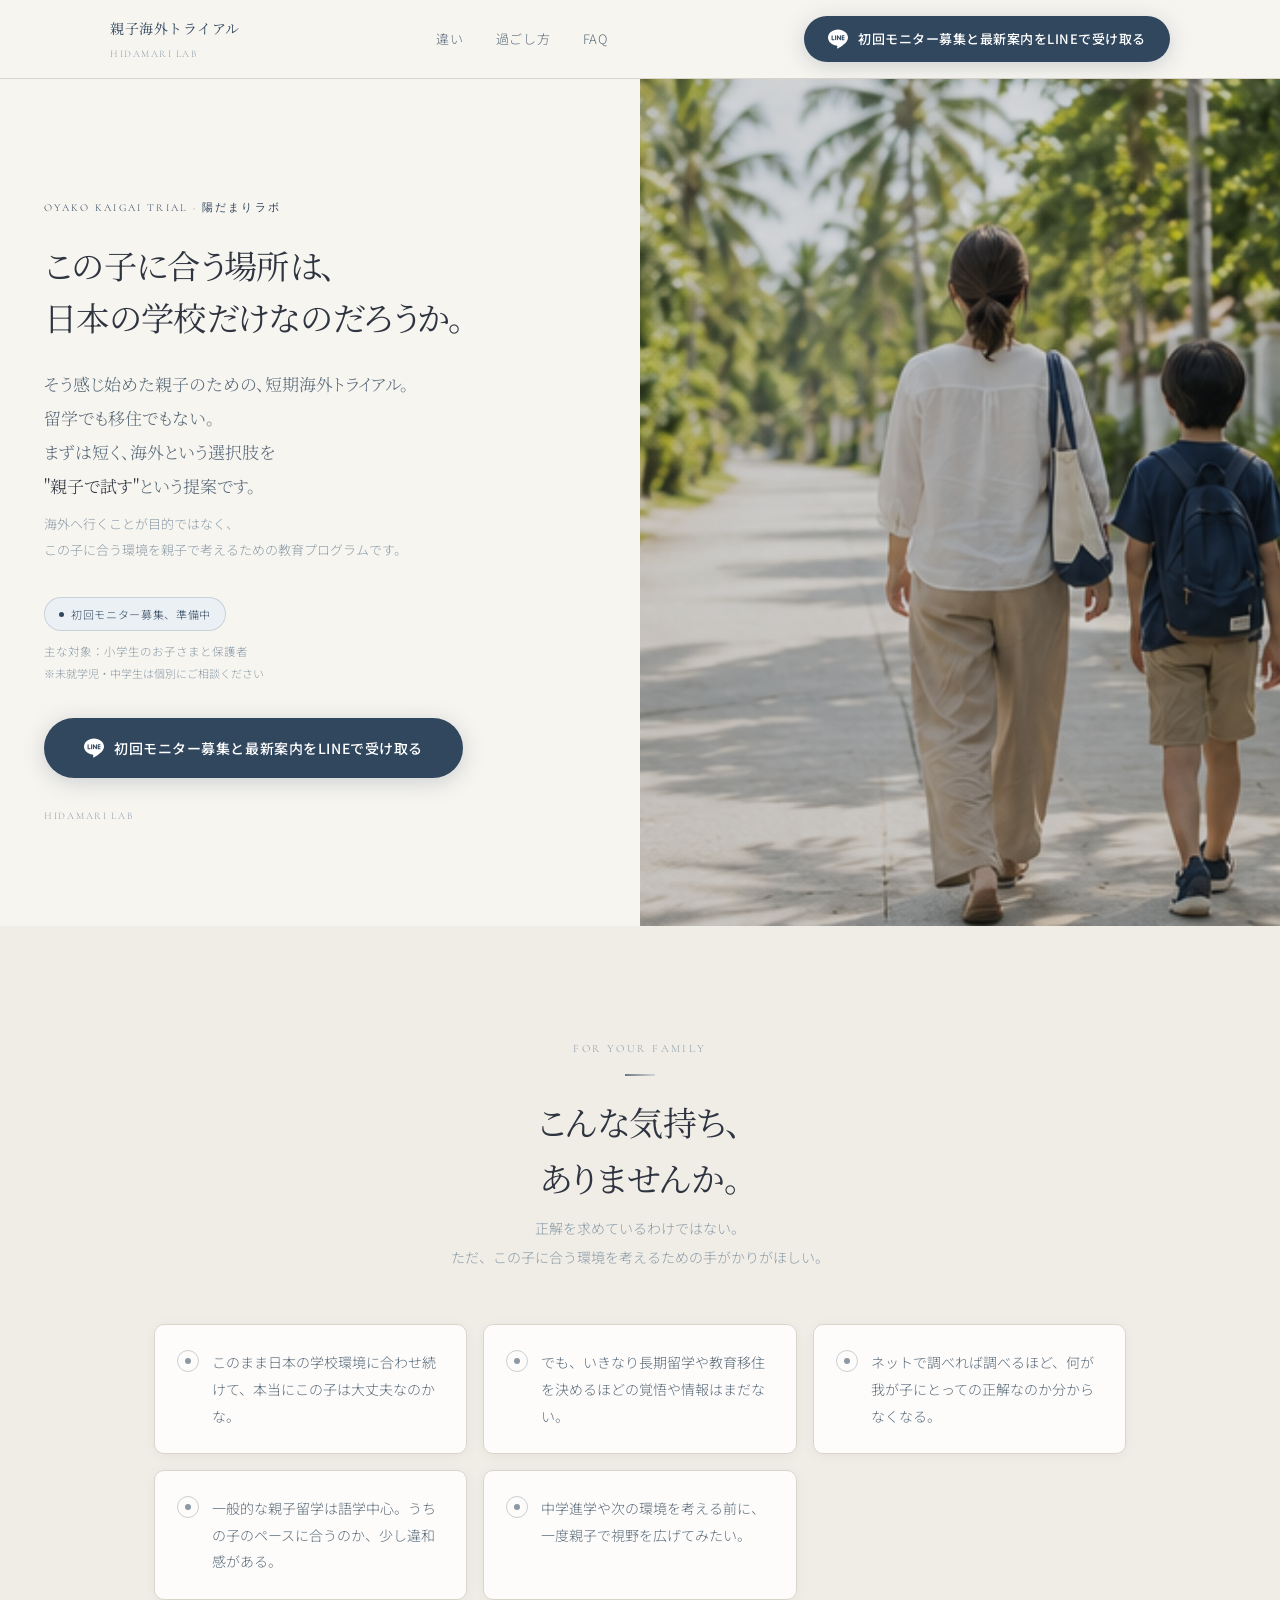
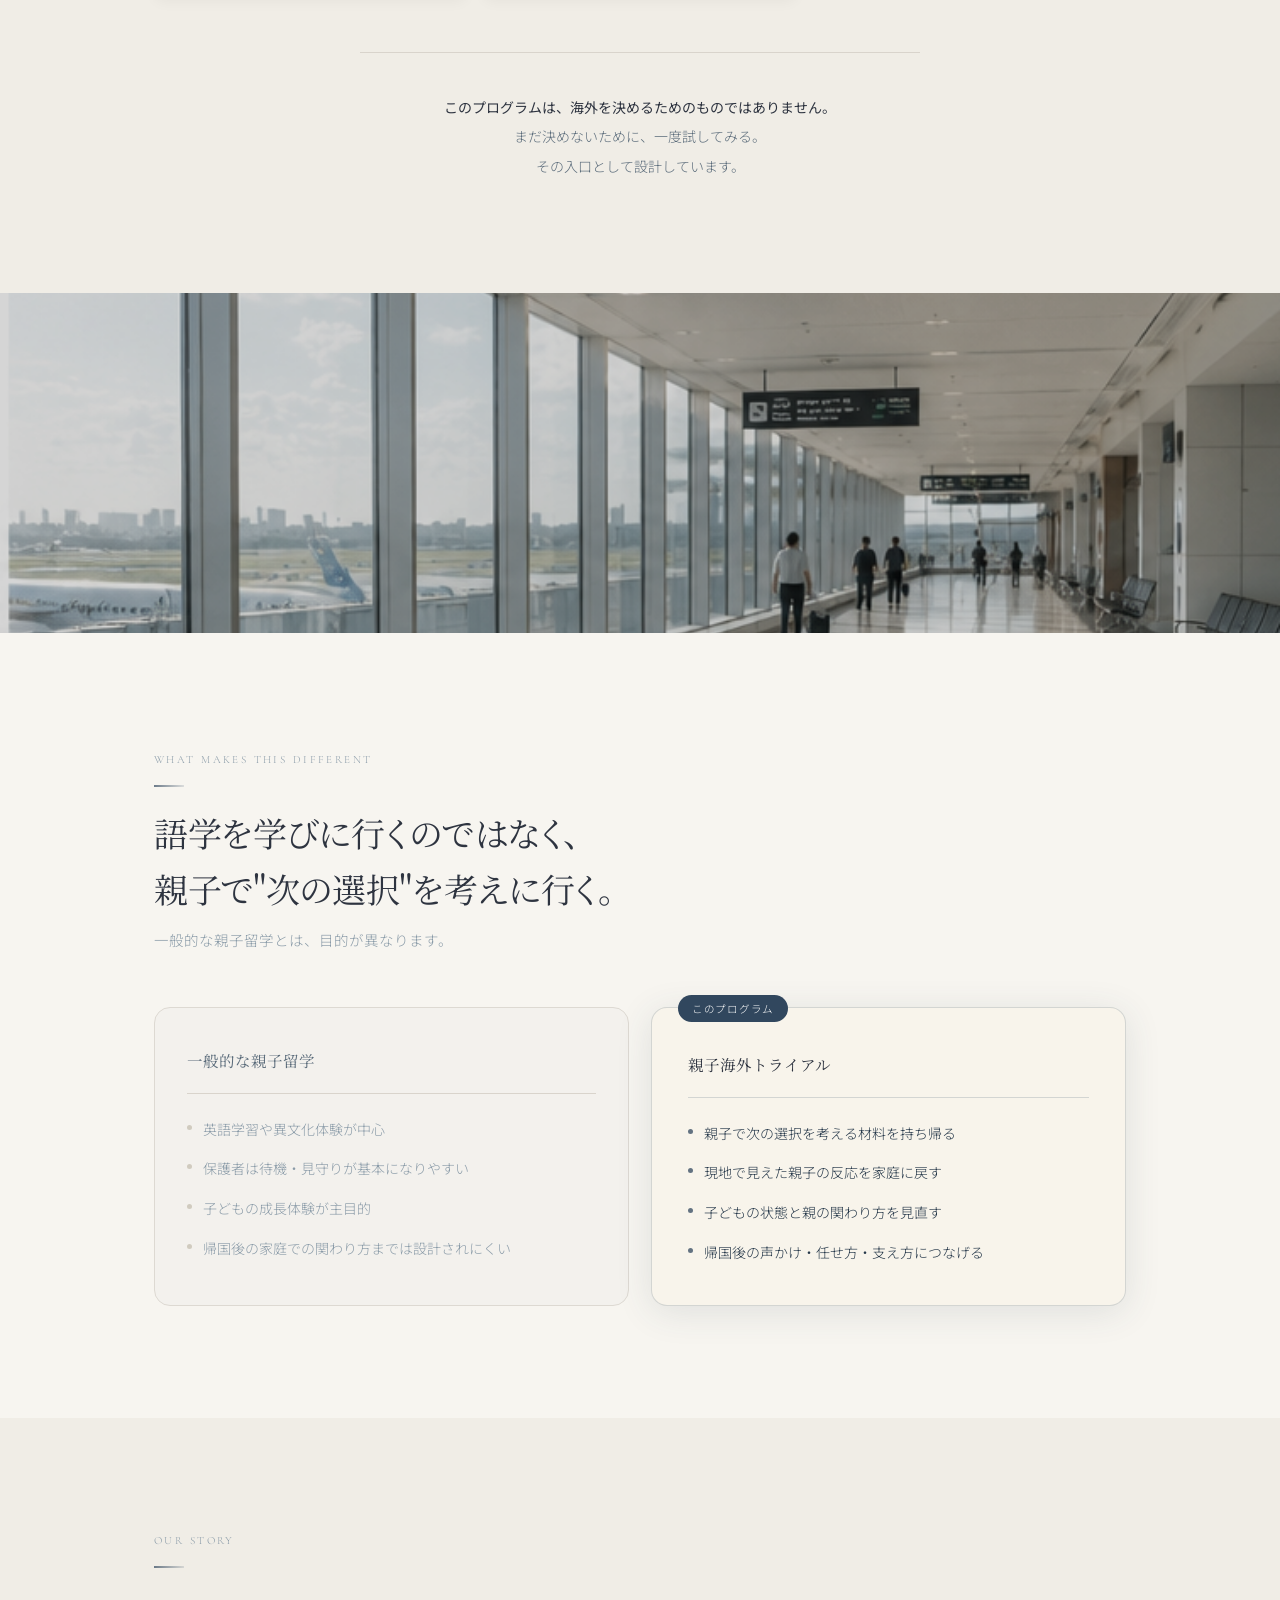
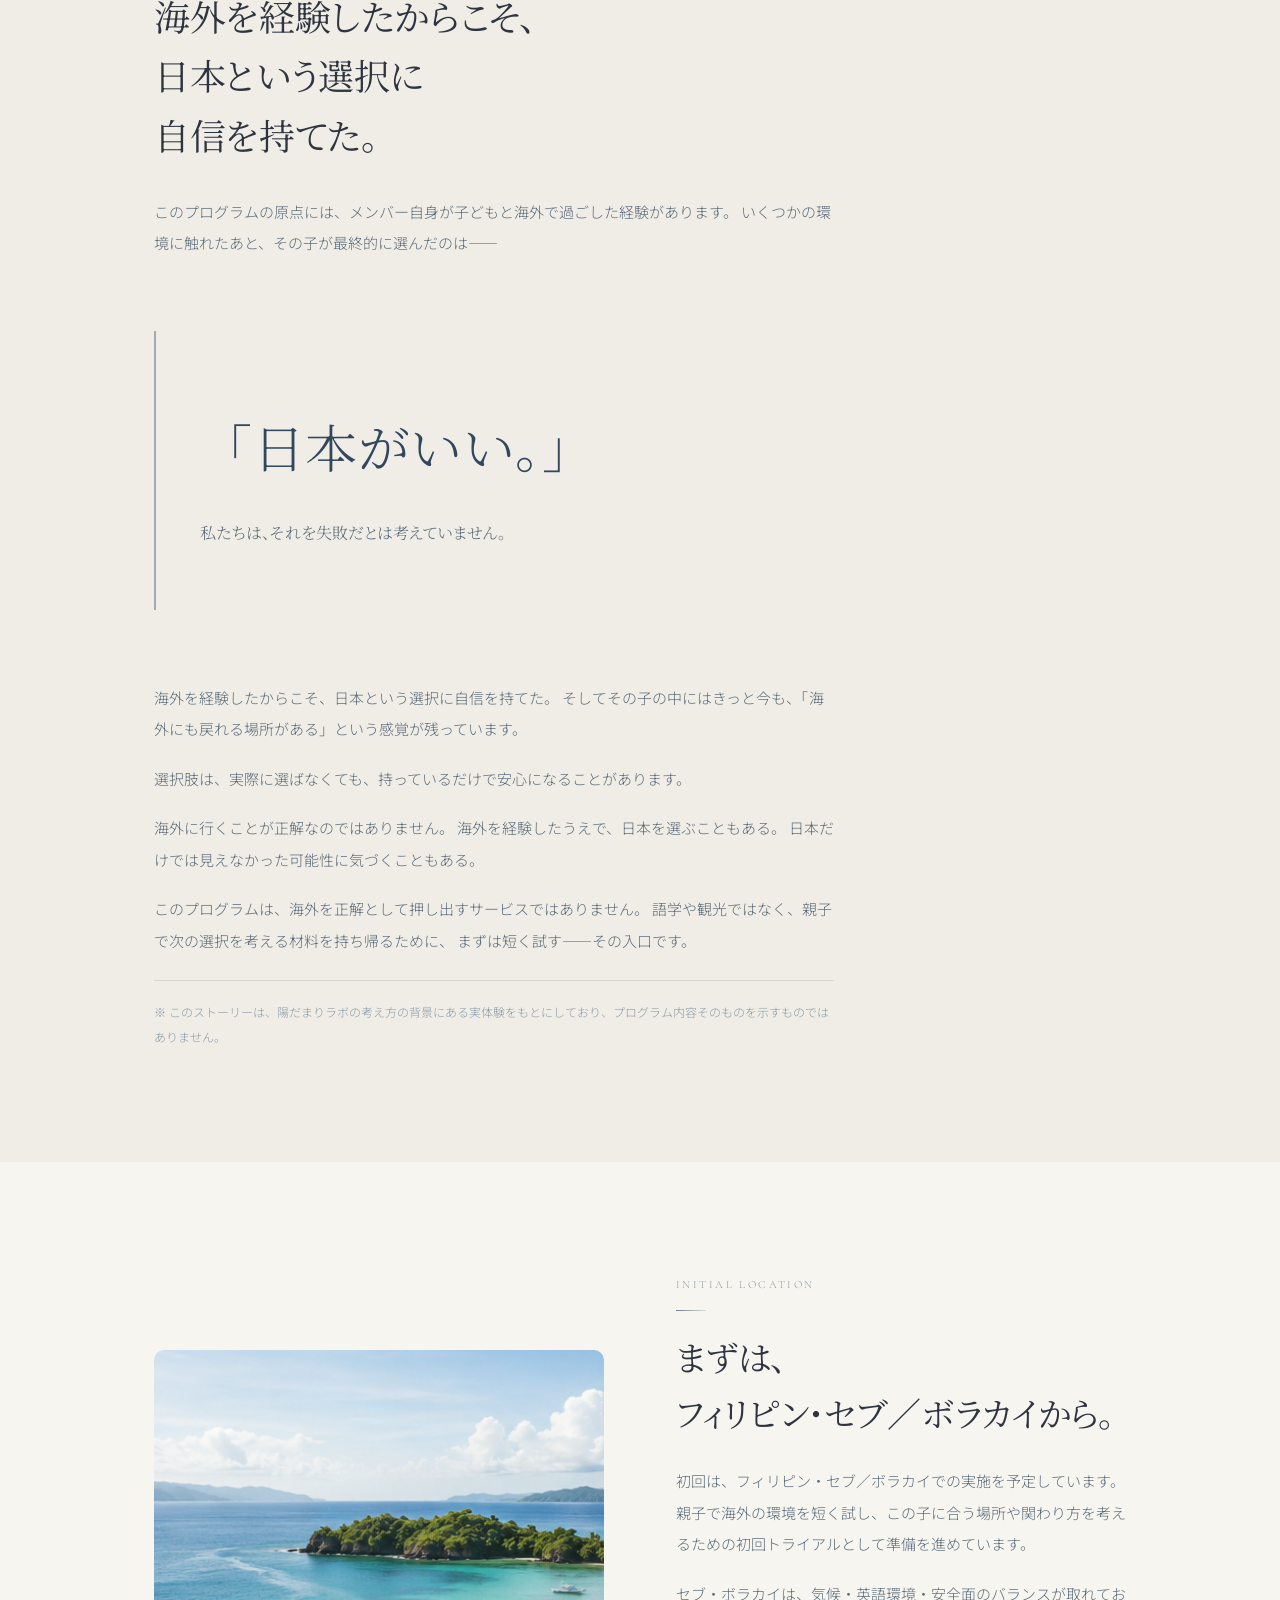
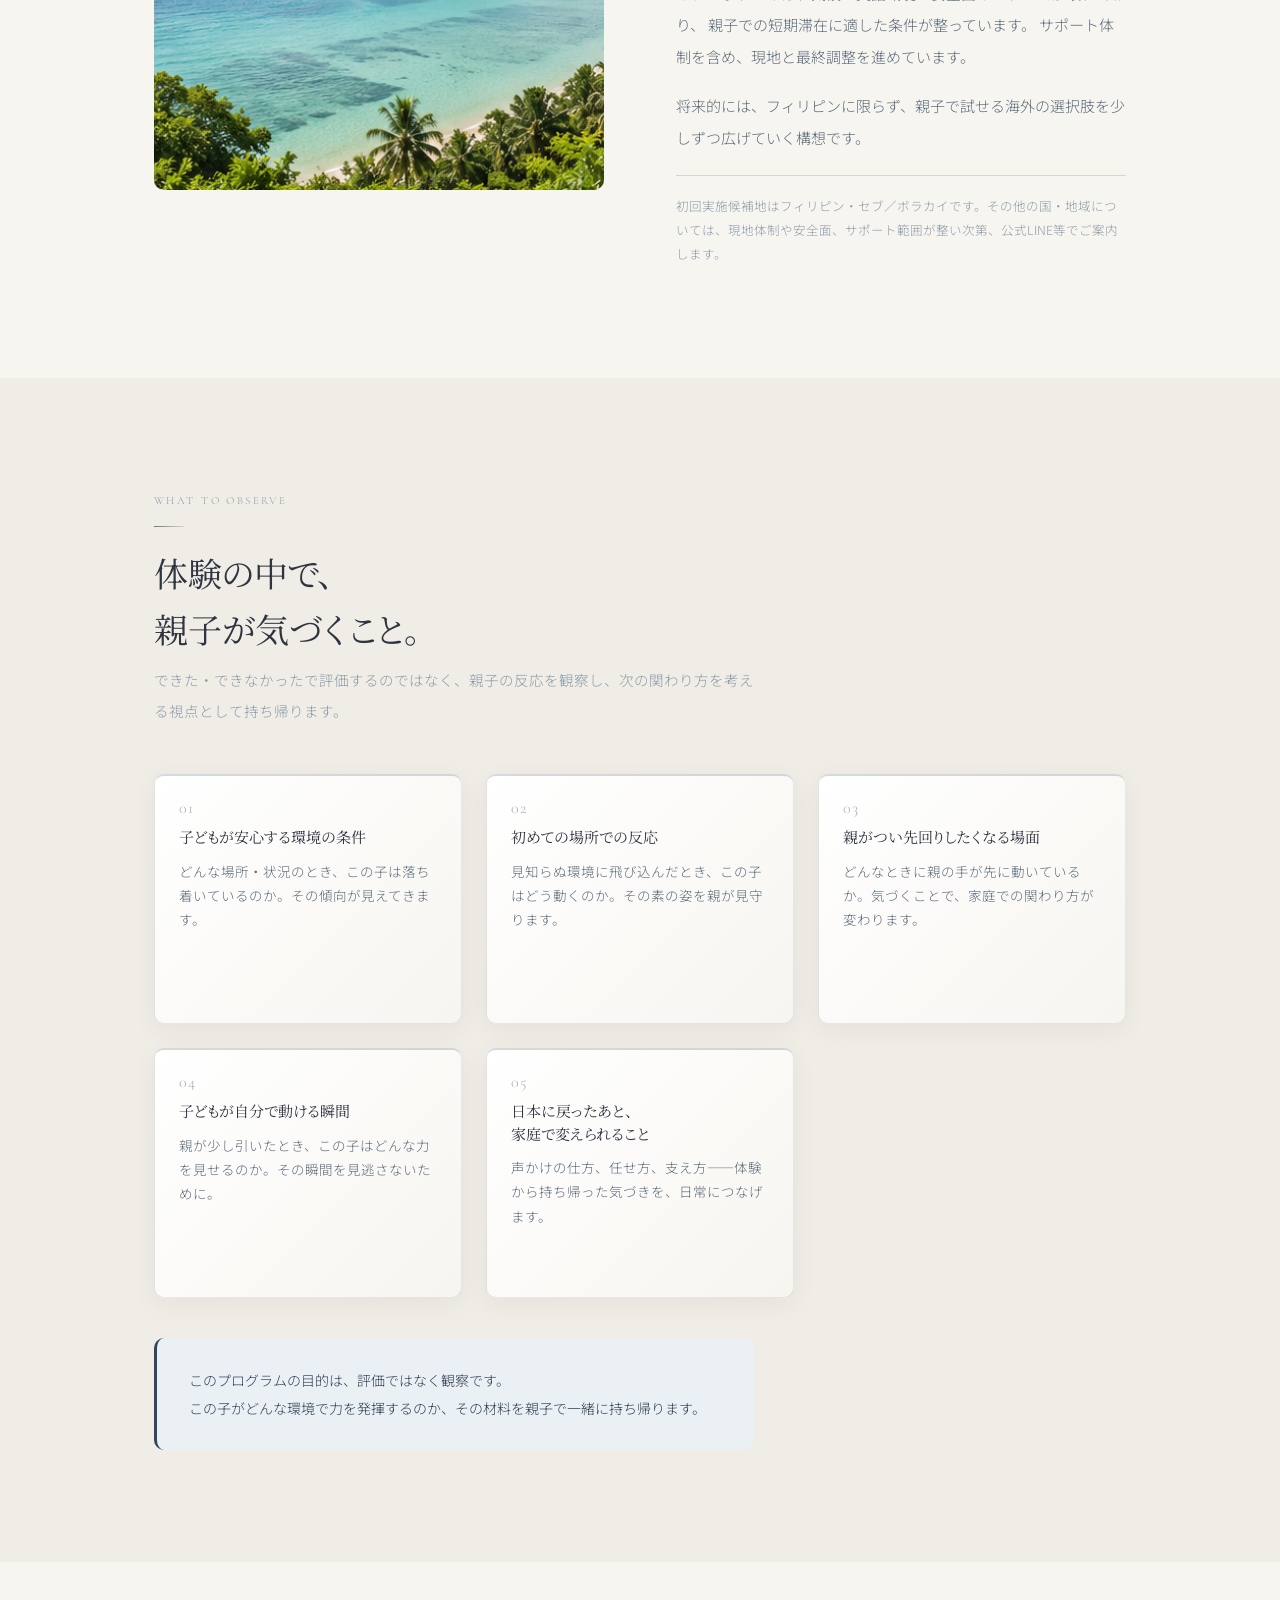
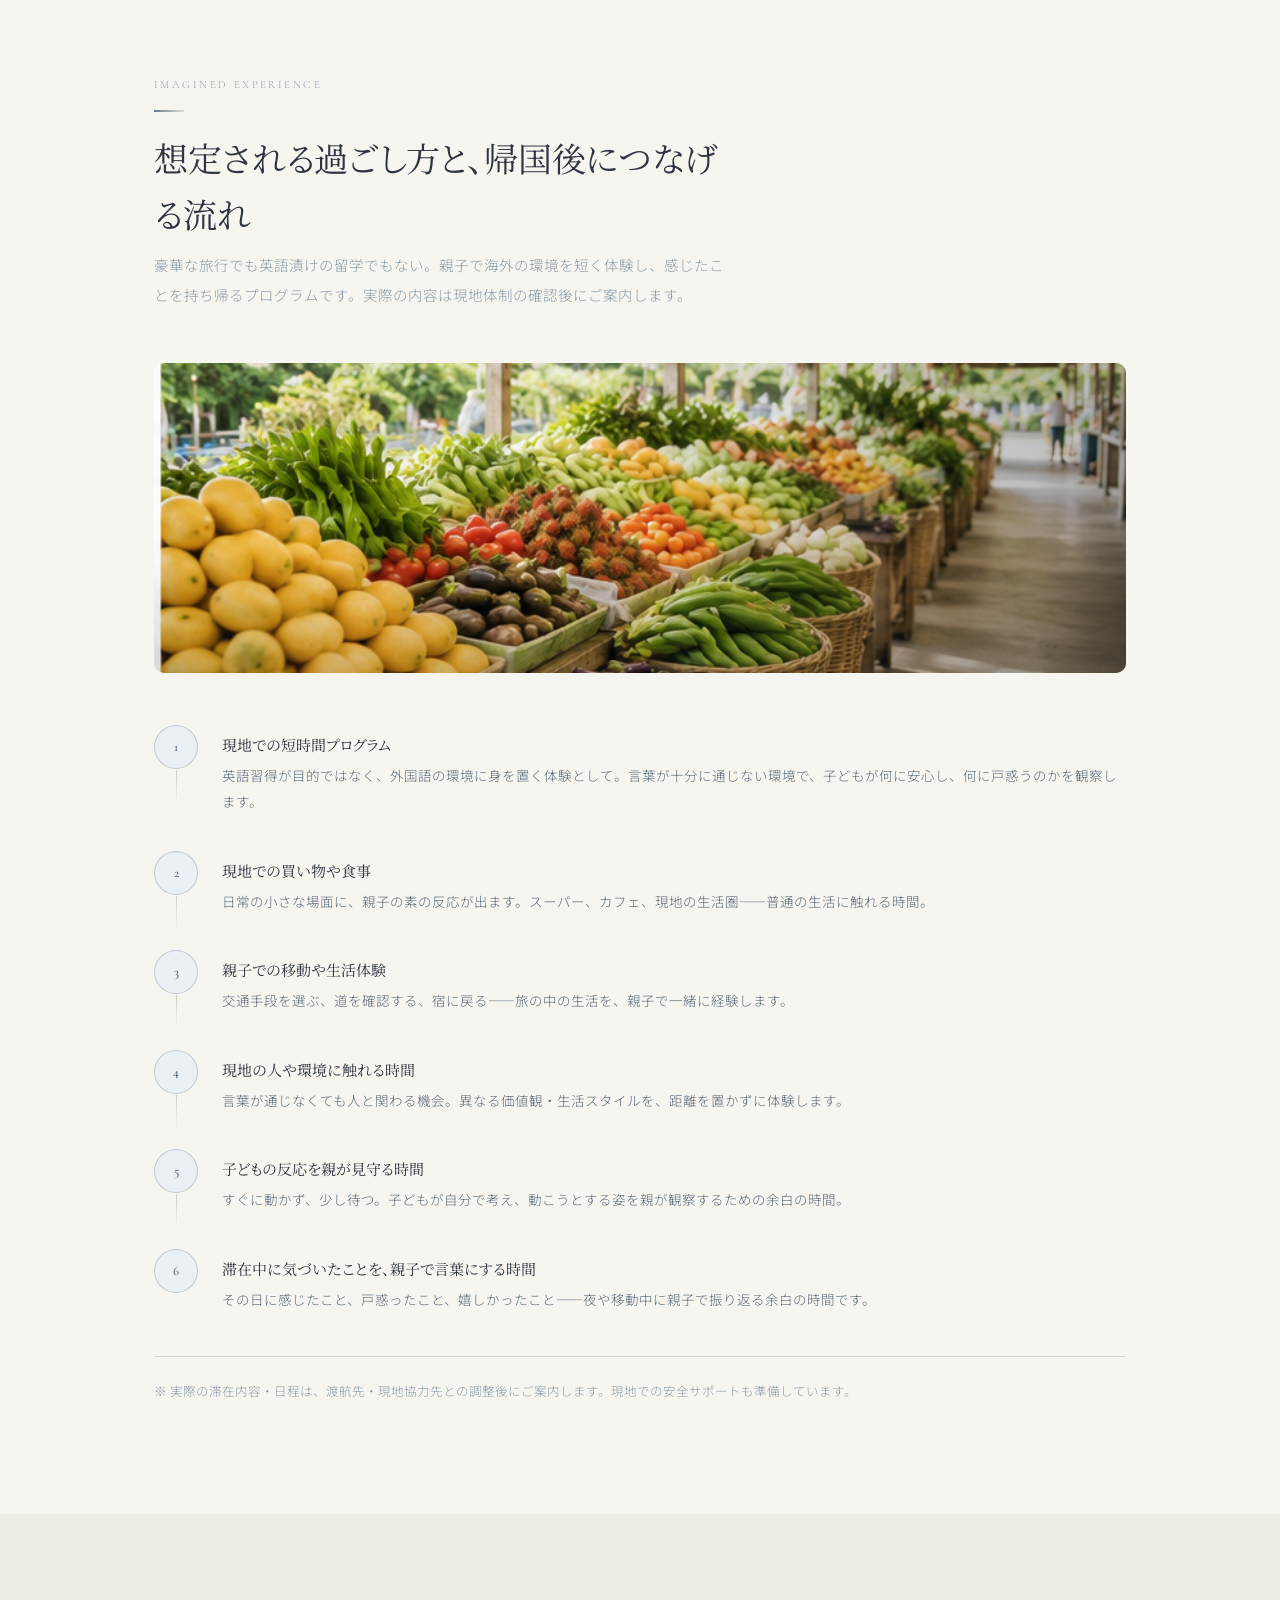
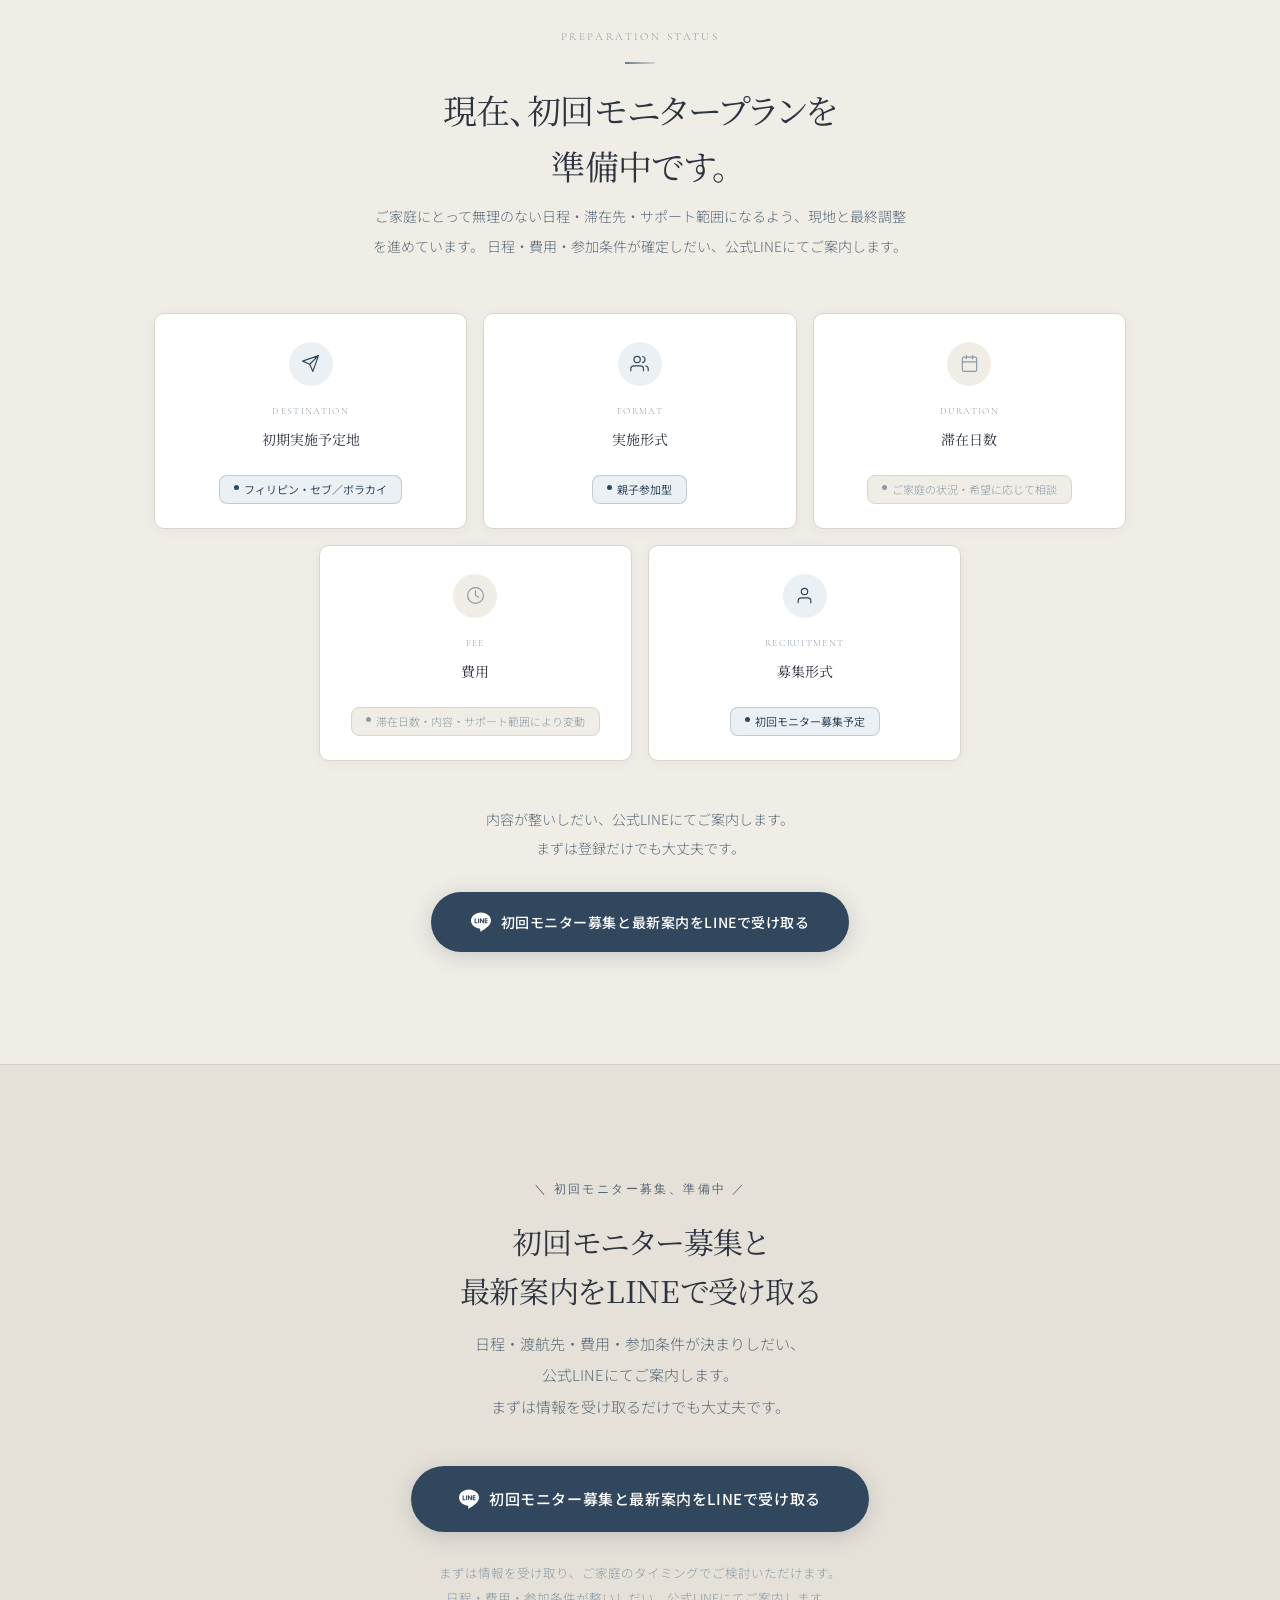
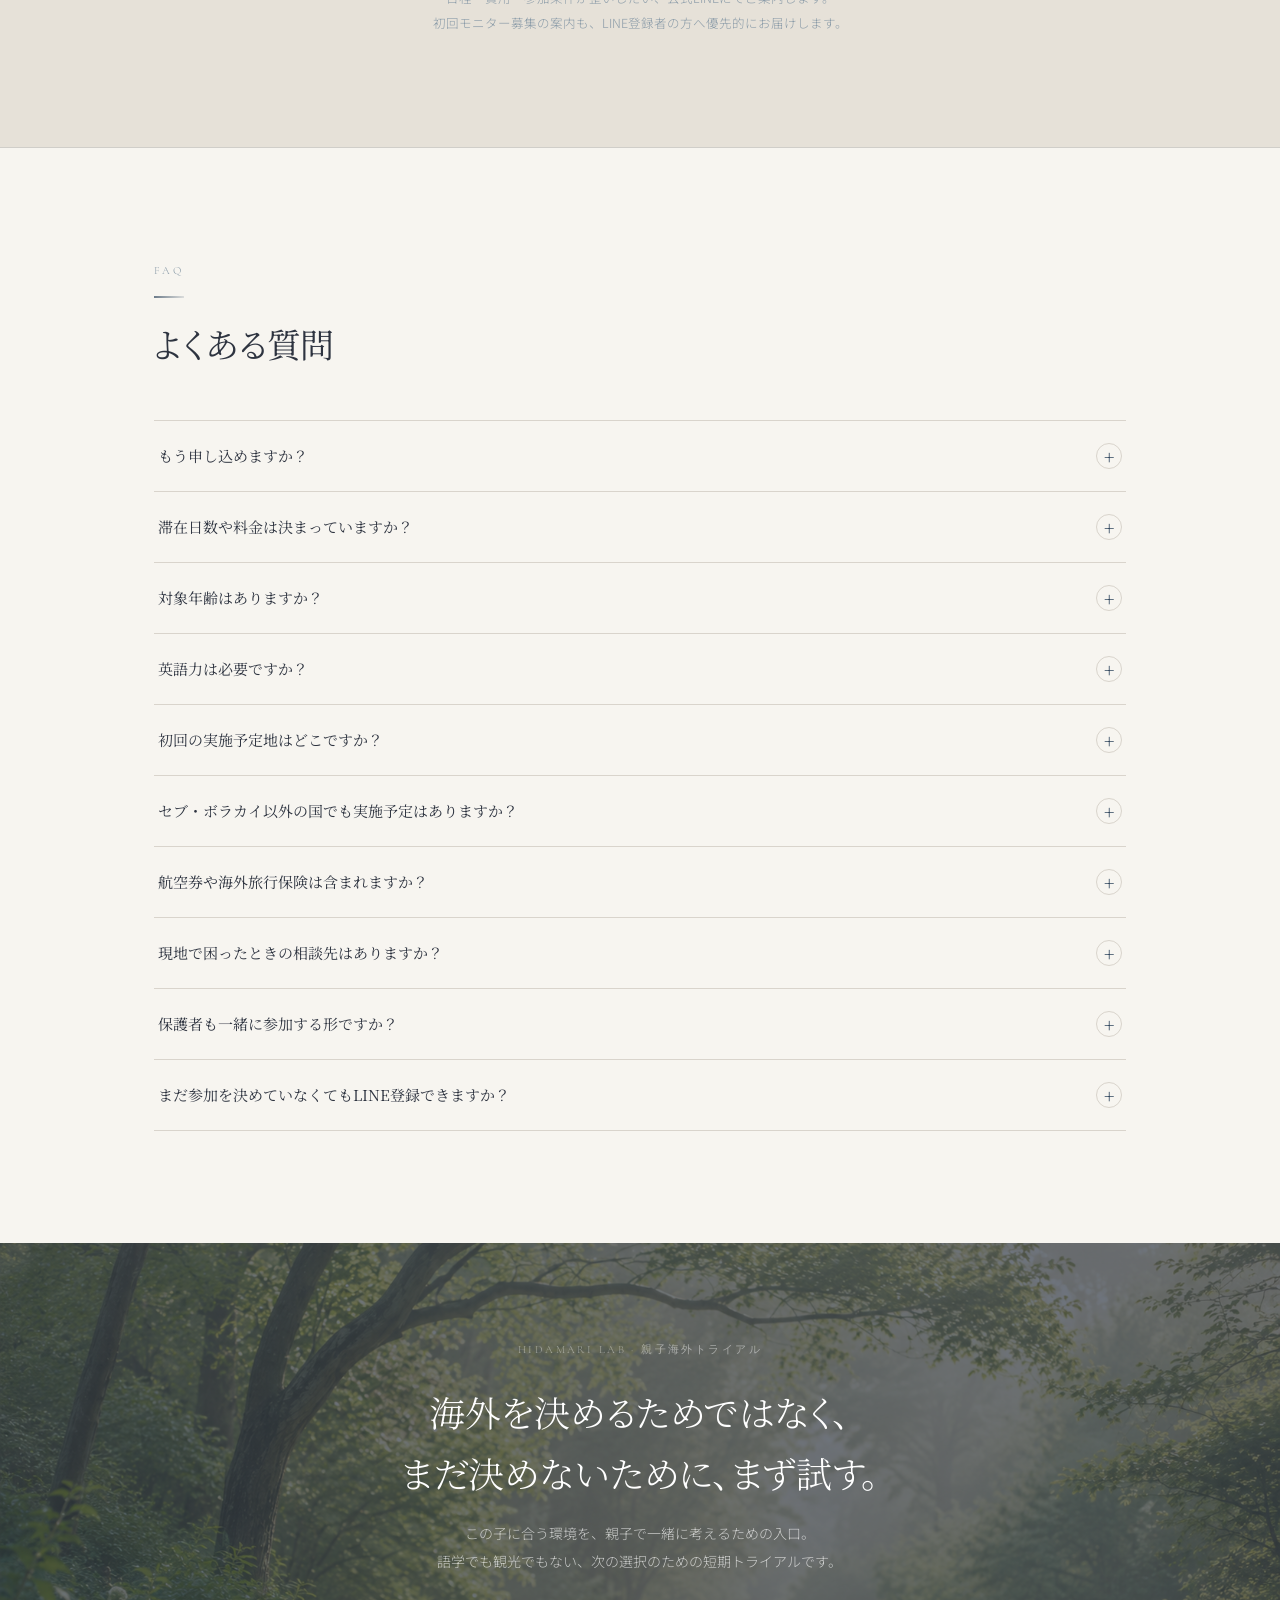
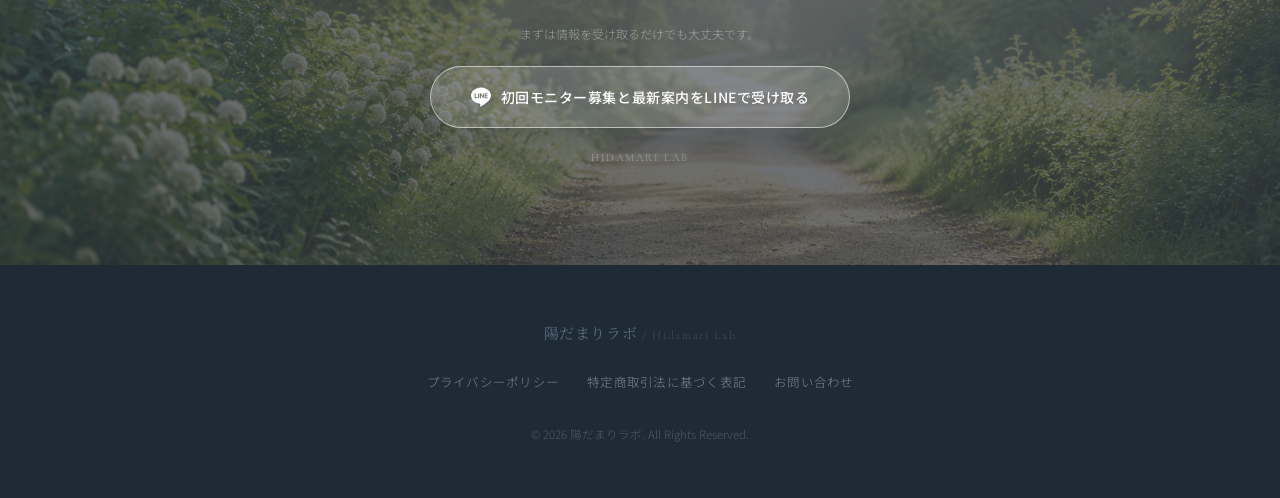
==== commit 4f9914de: "Add files via upload" ====
--- a/v2/index.html
+++ b/v2/index.html
@@ -51,7 +51,7 @@
     .sec--ivory  { background: var(--c-ivory); }
     .sec--sand   { background: var(--c-sand); }
     .sec--white  { background: var(--c-white); }
-    .sec--cta    { background: #EDF3F8; }
+    .sec--cta    { background: var(--c-sand); }
 
     /* ── TYPE ── */
     .en-label {
@@ -121,10 +121,10 @@
       gap: 10px;
       background: var(--c-forest);
       color: #fff;
-      padding: 18px 48px;
+      padding: 16px 40px;
       border-radius: 100px;
       font-family: var(--ff-sans);
-      font-size: 15px;
+      font-size: 14px;
       font-weight: 500;
       letter-spacing: 0.04em;
       text-decoration: none;
@@ -139,7 +139,7 @@
       box-shadow: 0 8px 30px rgba(49,71,94,0.3);
     }
     .btn-line svg { width: 20px; height: 20px; flex-shrink: 0; }
-    .btn-line--sm { padding: 10px 22px; font-size: 13px; }
+    .btn-line--sm { padding: 10px 24px; font-size: 13px; }
 
     /* ── BADGE ── */
     .badge {
@@ -201,6 +201,22 @@
       text-transform: uppercase;
       color: var(--c-hint);
     }
+    .nav-links {
+      display: flex;
+      align-items: center;
+      gap: 32px;
+    }
+    .nav-links a {
+      font-family: var(--ff-sans);
+      font-size: 13px;
+      font-weight: 300;
+      color: var(--c-sub);
+      letter-spacing: 0.06em;
+      transition: color 0.2s;
+    }
+    .nav-links a:hover {
+      color: var(--c-forest);
+    }
 
     /* ════════════════════════════════
        01 HERO
@@ -358,11 +374,15 @@
       border: 1px solid var(--c-border);
     }
     .cmp-card--normal {
-      background: var(--c-white);
-    }
+      background: #F3F1ED;
+      border-color: #DDD9D2;
+      box-shadow: none;
+    }
+    .cmp-card--normal .cmp-title { color: var(--c-sub); }
+    .cmp-card--normal .cmp-list li { color: var(--c-hint); }
     .cmp-card--trial {
-      background: var(--c-forest-lt);
-      border-color: rgba(49,71,94,0.2);
+      background: #F8F4EB;
+      border-color: rgba(49,71,94,0.18);
       position: relative;
     }
     .cmp-card--trial::before {
@@ -417,7 +437,6 @@
       display: block;
       max-width: 700px;
     }
-    .story-layout p { line-height: 2.25; }
     .story-layout h2 { margin-bottom: 32px; font-size: clamp(22px, 3.2vw, 36px); }
     .story-img { display: none; }
     .story-quote-block {
@@ -487,30 +506,63 @@
     .obs-head h2 { margin-bottom: 8px; }
     .obs-grid {
       display: grid;
-      grid-template-columns: repeat(3, 1fr);
-      gap: 18px;
+      grid-template-columns: repeat(3, minmax(0, 1fr));
+      gap: 24px;
       margin-bottom: 40px;
+      align-items: stretch;
     }
     .obs-card {
-      background: var(--c-white);
-      border: 1px solid var(--c-border);
+      position: relative;
+      overflow: hidden;
+      display: flex;
+      flex-direction: column;
+      justify-content: flex-start;
+      height: 100%;
+      min-height: 250px;
+      box-sizing: border-box;
+      background: linear-gradient(135deg, #FFFFFF 0%, #F7F5F0 100%);
+      border: 1px solid rgba(49,71,94,0.12);
+      border-top: 2px solid rgba(49,71,94,0.18);
       border-radius: var(--r-md);
-      padding: 28px 24px;
-      box-shadow: var(--sh-sm);
-      transition: transform 0.22s, box-shadow 0.22s;
-    }
-    .obs-card:hover { transform: translateY(-3px); box-shadow: var(--sh-md); }
+      padding: 24px 24px 22px;
+      box-shadow: 0 6px 26px rgba(31,42,55,0.055);
+      transition: transform 0.22s ease, box-shadow 0.22s ease, border-color 0.22s ease;
+    }
+    .obs-card:hover {
+      transform: translateY(-4px);
+      box-shadow: 0 10px 32px rgba(31,42,55,0.075);
+      border-top-color: rgba(49,71,94,0.35);
+    }
     .obs-num {
+      position: static;
+      display: inline-block;
+      margin: 0 0 10px 0;
       font-family: var(--ff-en);
-      font-size: 30px;
+      font-size: 16px;
+      letter-spacing: 0.08em;
       font-weight: 300;
       color: var(--c-forest);
-      opacity: 0.45;
+      opacity: 0.42;
       line-height: 1;
-      margin-bottom: 14px;
-    }
-    .obs-card h3 { font-size: 14.5px; color: var(--c-text); margin-bottom: 10px; }
-    .obs-card p  { font-size: 13.5px; margin: 0; line-height: 1.95; }
+    }
+    .obs-card h3 {
+      position: relative;
+      z-index: 1;
+      font-size: 15px;
+      color: var(--c-text);
+      margin: 0 0 10px 0;
+      padding-right: 0;
+      line-height: 1.5;
+      word-break: keep-all;
+      overflow-wrap: break-word;
+    }
+    .obs-card p:not(.obs-num) {
+      position: relative;
+      z-index: 1;
+      font-size: 13.5px;
+      margin: 0;
+      line-height: 1.8;
+    }
     .obs-footer {
       max-width: 600px;
       padding: 28px 32px;
@@ -840,16 +892,7 @@
       font-weight: 400;
       letter-spacing: 0.04em;
     }
-    .footer-en {
-      font-family: var(--ff-en);
-      font-size: 10px;
-      letter-spacing: 0.2em;
-      text-transform: uppercase;
-      color: rgba(255,255,255,0.28);
-      display: block;
-      margin-top: 4px;
-      margin-bottom: 28px;
-    }
+
     .footer-links {
       display: flex;
       justify-content: center;
@@ -868,9 +911,10 @@
 
     /* ── REFINED DESIGN TOUCHES ── */
 
-    /* 比較カードの影を柔らかく */
+    /* 比較: 右カード（このプログラム）を主役化 */
     .cmp-card--trial {
-      box-shadow: 0 4px 32px rgba(49,71,94,0.09);
+      box-shadow: 0 6px 36px rgba(49,71,94,0.12);
+      padding: 40px 36px;
     }
 
     /* お悩みカードの質感強化 */
@@ -879,13 +923,6 @@
       backdrop-filter: blur(4px);
     }
 
-    /* 観察ポイントカードの上品な上線アクセント */
-    .obs-card {
-      border-top: 2px solid var(--c-forest-lt);
-    }
-    .obs-card:hover {
-      border-top-color: rgba(49,71,94,0.35);
-    }
 
     /* タイムライン連結線の洗練 */
     .itin-item:not(:last-child) .itin-step::after {
@@ -927,6 +964,25 @@
 
     /* 比較セクションの背景を明るい ivory に */
     .compare-head { padding-top: 4px; }
+
+
+    /* Our Story: 余白を広げ、落ち着いた読み心地に */
+    .story-layout { max-width: 680px; }
+    .story-layout p { line-height: 2.1; }
+    .story-quote-block {
+      margin: 72px 0;
+      padding: 60px 0 60px 44px;
+    }
+
+    /* CTA ボタン: 深みある落ち着いたフォレストグリーンに変更 */
+    .btn-line {
+      background: #31475E;
+      box-shadow: 0 4px 22px rgba(49,71,94,0.22);
+    }
+    .btn-line:hover {
+      background: #253749;
+      box-shadow: 0 8px 30px rgba(49,71,94,0.32);
+    }
 
     /* ── MOBILE STICKY CTA ── */
     .mob-cta-bar {
@@ -993,7 +1049,8 @@
        RESPONSIVE
     ════════════════════════════════ */
     @media (max-width: 900px) {
-      .obs-grid    { grid-template-columns: repeat(2,1fr); }
+      .obs-grid    { grid-template-columns: repeat(2, minmax(0,1fr)); }
+      .obs-card    { min-height: 240px; }
       .status-grid { grid-template-columns: repeat(2,1fr); }
     }
 
@@ -1018,6 +1075,7 @@
       .dest-img img { height: 240px; }
 
       .obs-grid { grid-template-columns: 1fr; gap: 14px; }
+      .obs-card { min-height: auto; padding: 24px 22px; }
 
       .status-grid { grid-template-columns: 1fr 1fr; gap: 14px; }
       .st-card:nth-child(n) { grid-column: auto; }
@@ -1031,6 +1089,7 @@
 
       .mob-cta-bar { display: block; }
       .nav-btn-desktop { display: none; }
+      .nav-links { display: none; }
     }
 
     @media (max-width: 480px) {
@@ -1056,9 +1115,14 @@
       <span class="nav-brand-main">親子海外トライアル</span>
       <span class="nav-brand-sub">Hidamari Lab</span>
     </div>
+    <nav class="nav-links">
+      <a href="#compare">違い</a>
+      <a href="#itinerary">過ごし方</a>
+      <a href="#faq">FAQ</a>
+    </nav>
     <a href="#line-cta" class="btn-line btn-line--sm nav-btn-desktop">
       <svg viewBox="0 0 24 24" fill="currentColor"><path d="M19.365 9.863c.349 0 .63.285.63.631 0 .345-.281.63-.63.63H17.61v1.125h1.755c.349 0 .63.283.63.63 0 .344-.281.629-.63.629h-2.386c-.345 0-.627-.285-.627-.629V8.108c0-.345.282-.63.627-.63h2.386c.349 0 .63.285.63.63 0 .349-.281.63-.63.63H17.61v1.125h1.755zm-3.855 3.016c0 .27-.174.51-.432.596-.064.021-.133.031-.199.031-.211 0-.391-.09-.51-.25l-2.443-3.317v2.94c0 .344-.279.629-.631.629-.346 0-.626-.285-.626-.629V8.108c0-.27.173-.51.43-.595.06-.023.136-.033.194-.033.195 0 .375.104.495.254l2.462 3.33V8.108c0-.345.282-.63.63-.63.345 0 .63.285.63.63v4.771zm-5.741 0c0 .344-.282.629-.631.629-.345 0-.627-.285-.627-.629V8.108c0-.345.282-.63.627-.63.349 0 .631.285.631.63v4.771zm-2.466.629H4.917c-.345 0-.63-.285-.63-.629V8.108c0-.345.285-.63.63-.63.348 0 .63.285.63.63v4.141h1.756c.348 0 .629.283.629.63 0 .344-.281.629-.629.629M24 10.314C24 4.943 18.615.572 12 .572S0 4.943 0 10.314c0 4.811 4.27 8.842 10.035 9.608.391.082.923.258 1.058.59.12.301.079.766.038 1.08l-.164 1.02c-.045.301-.24 1.186 1.049.645 1.291-.539 6.916-4.078 9.436-6.975C23.176 14.393 24 12.458 24 10.314"/></svg>
-      LINEで最新情報を受け取る
+      初回モニター募集と最新案内をLINEで受け取る
     </a>
   </div>
 </nav>
@@ -1086,6 +1150,7 @@
           <span class="badge-dot"></span>
           初回モニター募集、準備中
         </span>
+        <p style="font-size:11.5px;color:var(--c-hint);margin-top:10px;line-height:1.85;">主な対象：小学生のお子さまと保護者<br><span style="font-size:11px;">※未就学児・中学生は個別にご相談ください</span></p>
       </div>
       <div class="hero-cta-wrap fi fi-d4">
         <a href="#line-cta" class="btn-line">
@@ -1162,7 +1227,7 @@
 <!-- ====================================================
   03 COMPARISON
 ===================================================== -->
-<section class="sec">
+<section class="sec" id="compare">
   <div class="wrap">
     <div class="compare-head fi">
       <span class="en-label">What Makes This Different</span>
@@ -1176,9 +1241,9 @@
         <p class="cmp-title">一般的な親子留学</p>
         <ul class="cmp-list">
           <li>英語学習や異文化体験が中心</li>
-          <li>現地で何を体験するかが中心</li>
+          <li>保護者は待機・見守りが基本になりやすい</li>
           <li>子どもの成長体験が主目的</li>
-          <li>帰国後は思い出として残る</li>
+          <li>帰国後の家庭での関わり方までは設計されにくい</li>
         </ul>
       </div>
       <div class="cmp-card cmp-card--trial">
@@ -1206,12 +1271,12 @@
         <h2>海外を経験したからこそ、<br>日本という選択に<br>自信を持てた。</h2>
 
         <p>
-          陽だまりラボのスタッフの中には、子どもと一緒に海外での滞在を経験したメンバーがいます。
+          このプログラムの原点には、メンバー自身が子どもと海外で過ごした経験があります。
           いくつかの環境に触れたあと、その子が最終的に選んだのは——
         </p>
 
         <div class="story-quote-block">
-          <p class="story-big-quote">「日本がいい」。</p>
+          <p class="story-big-quote">「日本がいい。」</p>
           <p class="story-quote-sub">私たちは、それを失敗だとは考えていません。</p>
         </div>
 
@@ -1327,12 +1392,12 @@
 <!-- ====================================================
   07 ITINERARY
 ===================================================== -->
-<section class="sec">
+<section class="sec" id="itinerary">
   <div class="wrap">
     <div class="itin-head fi">
       <span class="en-label">Imagined Experience</span>
       <div class="sec-rule"></div>
-      <h2>想定される過ごし方</h2>
+      <h2>想定される過ごし方と、帰国後につなげる流れ</h2>
       <p>豪華な旅行でも英語漬けの留学でもない。親子で海外の環境を短く体験し、感じたことを持ち帰るプログラムです。実際の内容は現地体制の確認後にご案内します。</p>
     </div>
 
@@ -1348,7 +1413,7 @@
       <li class="itin-item fi fi-d1">
         <div class="itin-step"><span class="itin-n">1</span></div>
         <div class="itin-body">
-          <h3>語学学校での短時間レッスン</h3>
+          <h3>現地での短時間プログラム</h3>
           <p>英語習得が目的ではなく、外国語の環境に身を置く体験として。言葉が十分に通じない環境で、子どもが何に安心し、何に戸惑うのかを観察します。</p>
         </div>
       </li>
@@ -1383,8 +1448,8 @@
       <li class="itin-item fi">
         <div class="itin-step"><span class="itin-n">6</span></div>
         <div class="itin-body">
-          <h3>帰国後、家庭での関わり方を整理する時間</h3>
-          <p>旅の体験で気づいたことを、日本の生活にどう戻すか。声かけ・任せ方・支え方——次のアクションを考えます。</p>
+          <h3>滞在中に気づいたことを、親子で言葉にする時間</h3>
+          <p>その日に感じたこと、戸惑ったこと、嬉しかったこと——夜や移動中に親子で振り返る余白の時間です。</p>
         </div>
       </li>
     </ul>
@@ -1479,14 +1544,14 @@
       まずは情報を受け取るだけでも大丈夫です。
     </p>
     <div class="line-cta-btn-wrap">
-      <a href="#" class="btn-line" style="padding:20px 56px;font-size:16px;">
+      <a href="#" class="btn-line" style="padding:18px 48px;font-size:15px;">
         <svg viewBox="0 0 24 24" fill="currentColor"><path d="M19.365 9.863c.349 0 .63.285.63.631 0 .345-.281.63-.63.63H17.61v1.125h1.755c.349 0 .63.283.63.63 0 .344-.281.629-.63.629h-2.386c-.345 0-.627-.285-.627-.629V8.108c0-.345.282-.63.627-.63h2.386c.349 0 .63.285.63.63 0 .349-.281.63-.63.63H17.61v1.125h1.755zm-3.855 3.016c0 .27-.174.51-.432.596-.064.021-.133.031-.199.031-.211 0-.391-.09-.51-.25l-2.443-3.317v2.94c0 .344-.279.629-.631.629-.346 0-.626-.285-.626-.629V8.108c0-.27.173-.51.43-.595.06-.023.136-.033.194-.033.195 0 .375.104.495.254l2.462 3.33V8.108c0-.345.282-.63.63-.63.345 0 .63.285.63.63v4.771zm-5.741 0c0 .344-.282.629-.631.629-.345 0-.627-.285-.627-.629V8.108c0-.345.282-.63.627-.63.349 0 .631.285.631.63v4.771zm-2.466.629H4.917c-.345 0-.63-.285-.63-.629V8.108c0-.345.285-.63.63-.63.348 0 .63.285.63.63v4.141h1.756c.348 0 .629.283.629.63 0 .344-.281.629-.629.629M24 10.314C24 4.943 18.615.572 12 .572S0 4.943 0 10.314c0 4.811 4.27 8.842 10.035 9.608.391.082.923.258 1.058.59.12.301.079.766.038 1.08l-.164 1.02c-.045.301-.24 1.186 1.049.645 1.291-.539 6.916-4.078 9.436-6.975C23.176 14.393 24 12.458 24 10.314"/></svg>
         初回モニター募集と最新案内をLINEで受け取る
       </a>
     </div>
     <p class="line-reassure">
-      <strong>強引な勧誘は一切ありません。</strong>
-      日程・渡航先・費用・参加条件が決まりしだい、公式LINEにてご案内します。<br>
+      まずは情報を受け取り、ご家庭のタイミングでご検討いただけます。<br>
+      日程・費用・参加条件が整いしだい、公式LINEにてご案内します。<br>
       初回モニター募集の案内も、LINE登録者の方へ優先的にお届けします。
     </p>
   </div>
@@ -1495,7 +1560,7 @@
 <!-- ====================================================
   10 FAQ
 ===================================================== -->
-<section class="sec">
+<section class="sec" id="faq">
   <div class="wrap">
     <div class="faq-head fi">
       <span class="en-label">FAQ</span>
@@ -1531,12 +1596,12 @@
 
       <div class="faq-item">
         <button class="faq-q" aria-expanded="false">
-          対象年齢は？
+          対象年齢はありますか？
           <span class="faq-icon">+</span>
         </button>
         <div class="faq-a" role="region" aria-hidden="true">
           <div class="faq-a-inner">
-            <p>主な対象は、小学生のお子さまと保護者です。未就学児・中学生のご家庭についても、目的やご家庭の状況に応じて個別にご相談いただける可能性があります。詳細はLINEでのご案内時にお知らせします。</p>
+            <p>主な対象は、小学生のお子さまと保護者です。未就学児・中学生については、お子さまの年齢や状況、現地受け入れ体制を確認したうえで、個別にご相談させていただきます。</p>
           </div>
         </div>
       </div>
@@ -1584,7 +1649,7 @@
         </button>
         <div class="faq-a" role="region" aria-hidden="true">
           <div class="faq-a-inner">
-            <p>プランに含まれる範囲については、現在調整中です。航空券・海外旅行保険の取り扱いも含め、費用の詳細は確定次第LINEにてご案内します。</p>
+            <p>航空券、海外旅行保険、パスポート取得費は参加者ご本人の負担となります。食費、現地交通費、教材費、体験活動費、送迎費、個人的な支出等は、現地受け入れ先・滞在先・プログラム内容により、参加費に含まれる場合と別途必要となる場合があります。詳細は正式案内時にご案内します。</p>
           </div>
         </div>
       </div>
@@ -1608,19 +1673,9 @@
         </button>
         <div class="faq-a" role="region" aria-hidden="true">
           <div class="faq-a-inner">
-            <p>はい。このプログラムは、保護者の方とお子さまが一緒に参加する形を基本としています。子どもの反応を親が見守る時間が、プログラムの中心のひとつです。子どもを預けて参加するプログラムではありません。</p>
-          </div>
-        </div>
-      </div>
-
-      <div class="faq-item">
-        <button class="faq-q" aria-expanded="false">
-          専門家による診断やカウンセリングですか？
-          <span class="faq-icon">+</span>
-        </button>
-        <div class="faq-a" role="region" aria-hidden="true">
-          <div class="faq-a-inner">
-            <p>このプログラムは、医療的な診断やカウンセリングではありません。親子で海外という環境を短く体験し、この子に合う場所や関わり方を考えるための材料を持ち帰る教育プログラムです。医療・専門的支援が必要な場合は、適切な専門機関へのご相談をおすすめします。</p>
+            <p>基本は親子参加型ですが、固定プランにご家庭を当てはめるのではなく、ご希望やお子さまの年齢・状況を伺いながら、可能な範囲で個別に調整していきます。</p>
+            <p>現地プログラムの内容や安全面、受け入れ体制によっては、一部の時間を保護者とお子さまが別行動として設計できる場合もあります。</p>
+            <p>詳細は、個別にご相談しながら決定します。</p>
           </div>
         </div>
       </div>
@@ -1632,7 +1687,7 @@
         </button>
         <div class="faq-a" role="region" aria-hidden="true">
           <div class="faq-a-inner">
-            <p>もちろんです。まずは情報を受け取るだけで大丈夫です。強引な勧誘や売り込みは一切しません。日程・費用・参加条件などの詳細が整いしだい、LINEにてご案内します。興味を持った段階でのご登録を歓迎しています。</p>
+            <p>もちろんです。まずは情報を受け取るだけで大丈夫です。ご家庭のタイミングでゆっくりご検討いただけます。日程・費用・参加条件などの詳細が整いしだい、LINEにてご案内します。興味を持った段階でのご登録を歓迎しています。</p>
           </div>
         </div>
       </div>
@@ -1658,9 +1713,9 @@
       語学でも観光でもない、次の選択のための短期トライアルです。
     </p>
     <span class="final-micro">まずは情報を受け取るだけでも大丈夫です。</span>
-    <a href="#line-cta" class="btn-line" style="background:#fff;color:var(--c-forest);box-shadow:0 4px 22px rgba(0,0,0,0.18);">
+    <a href="#line-cta" class="btn-line" style="background:rgba(255,255,255,0.15);color:#ffffff;border:1.5px solid rgba(255,255,255,0.55);box-shadow:0 4px 22px rgba(44,62,80,0.22);">
       <svg viewBox="0 0 24 24" fill="currentColor"><path d="M19.365 9.863c.349 0 .63.285.63.631 0 .345-.281.63-.63.63H17.61v1.125h1.755c.349 0 .63.283.63.63 0 .344-.281.629-.63.629h-2.386c-.345 0-.627-.285-.627-.629V8.108c0-.345.282-.63.627-.63h2.386c.349 0 .63.285.63.63 0 .349-.281.63-.63.63H17.61v1.125h1.755zm-3.855 3.016c0 .27-.174.51-.432.596-.064.021-.133.031-.199.031-.211 0-.391-.09-.51-.25l-2.443-3.317v2.94c0 .344-.279.629-.631.629-.346 0-.626-.285-.626-.629V8.108c0-.27.173-.51.43-.595.06-.023.136-.033.194-.033.195 0 .375.104.495.254l2.462 3.33V8.108c0-.345.282-.63.63-.63.345 0 .63.285.63.63v4.771zm-5.741 0c0 .344-.282.629-.631.629-.345 0-.627-.285-.627-.629V8.108c0-.345.282-.63.627-.63.349 0 .631.285.631.63v4.771zm-2.466.629H4.917c-.345 0-.63-.285-.63-.629V8.108c0-.345.285-.63.63-.63.348 0 .63.285.63.63v4.141h1.756c.348 0 .629.283.629.63 0 .344-.281.629-.629.629M24 10.314C24 4.943 18.615.572 12 .572S0 4.943 0 10.314c0 4.811 4.27 8.842 10.035 9.608.391.082.923.258 1.058.59.12.301.079.766.038 1.08l-.164 1.02c-.045.301-.24 1.186 1.049.645 1.291-.539 6.916-4.078 9.436-6.975C23.176 14.393 24 12.458 24 10.314"/></svg>
-      LINEで最新案内を受け取る
+      初回モニター募集と最新案内をLINEで受け取る
     </a>
     <p style="font-size:11px;color:rgba(255,255,255,0.38);margin-top:18px;font-family:var(--ff-en);letter-spacing:0.14em;text-transform:uppercase;">Hidamari Lab</p>
   </div>
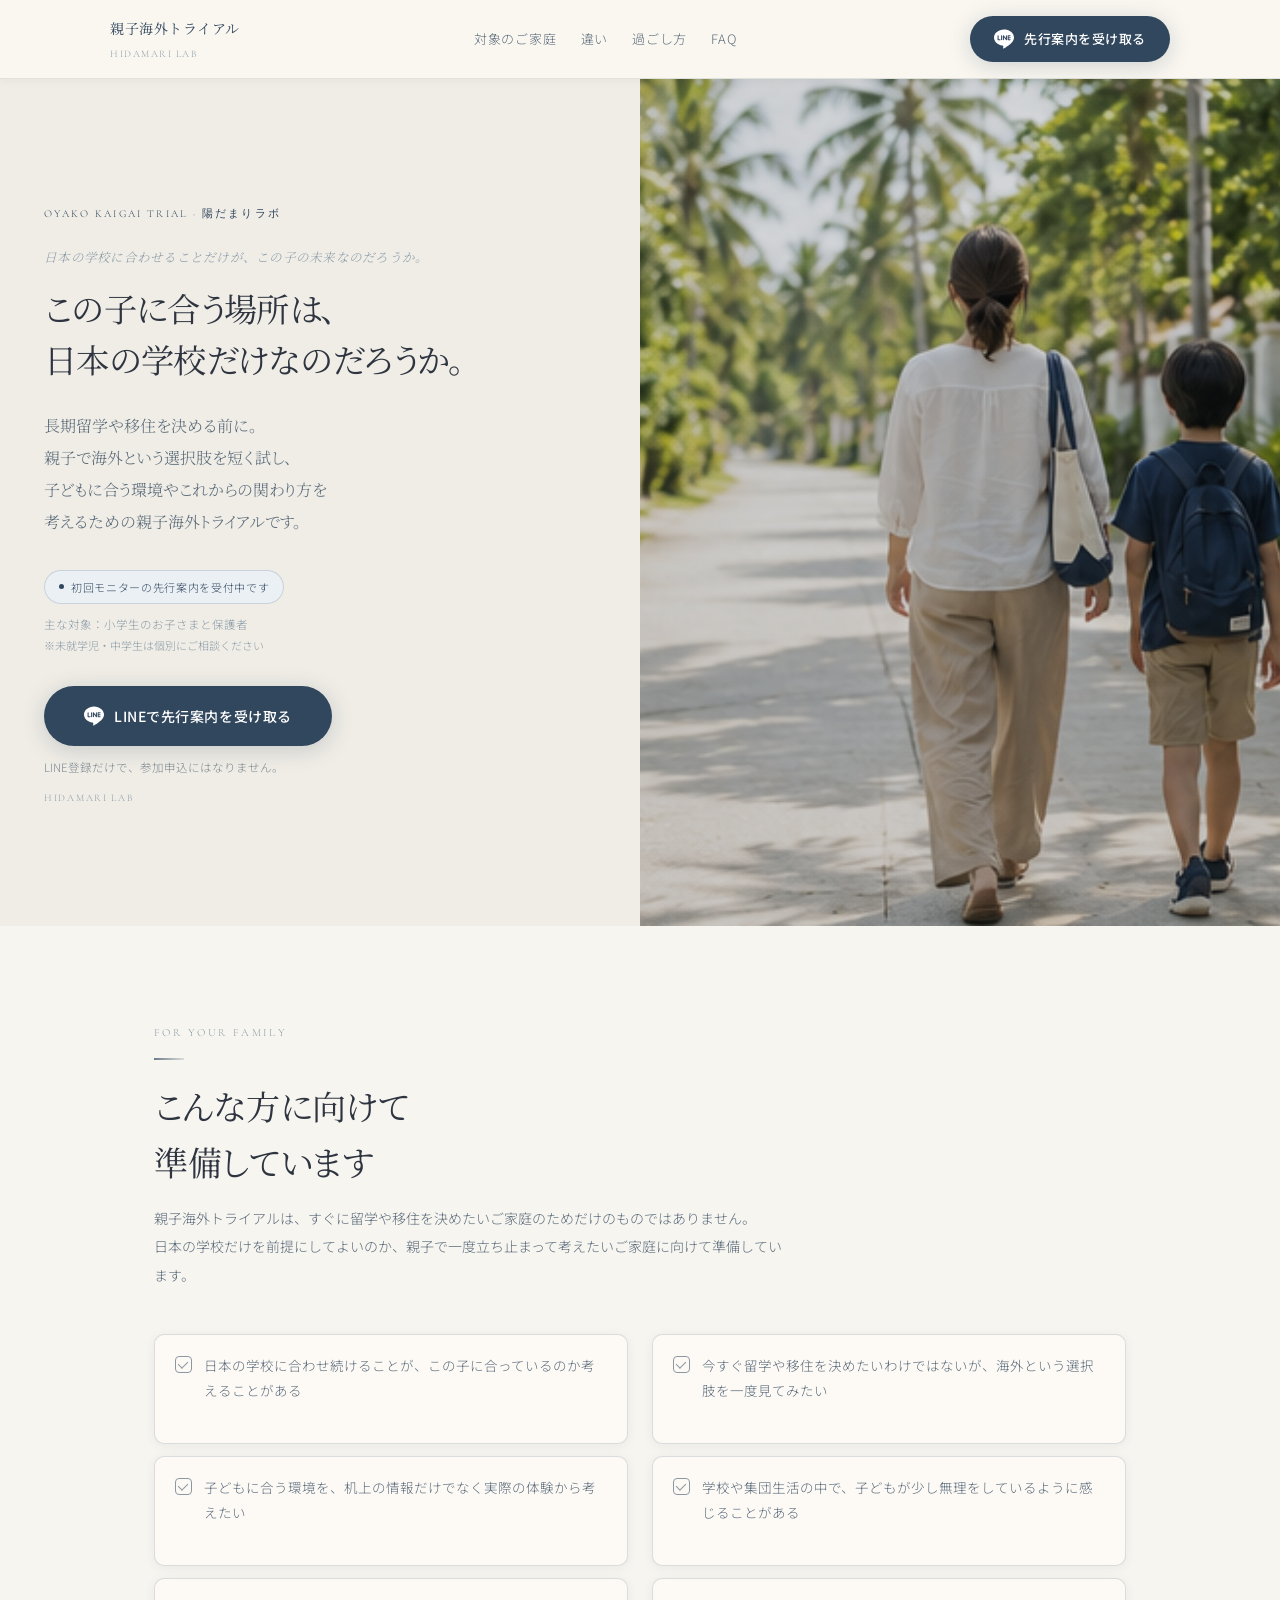
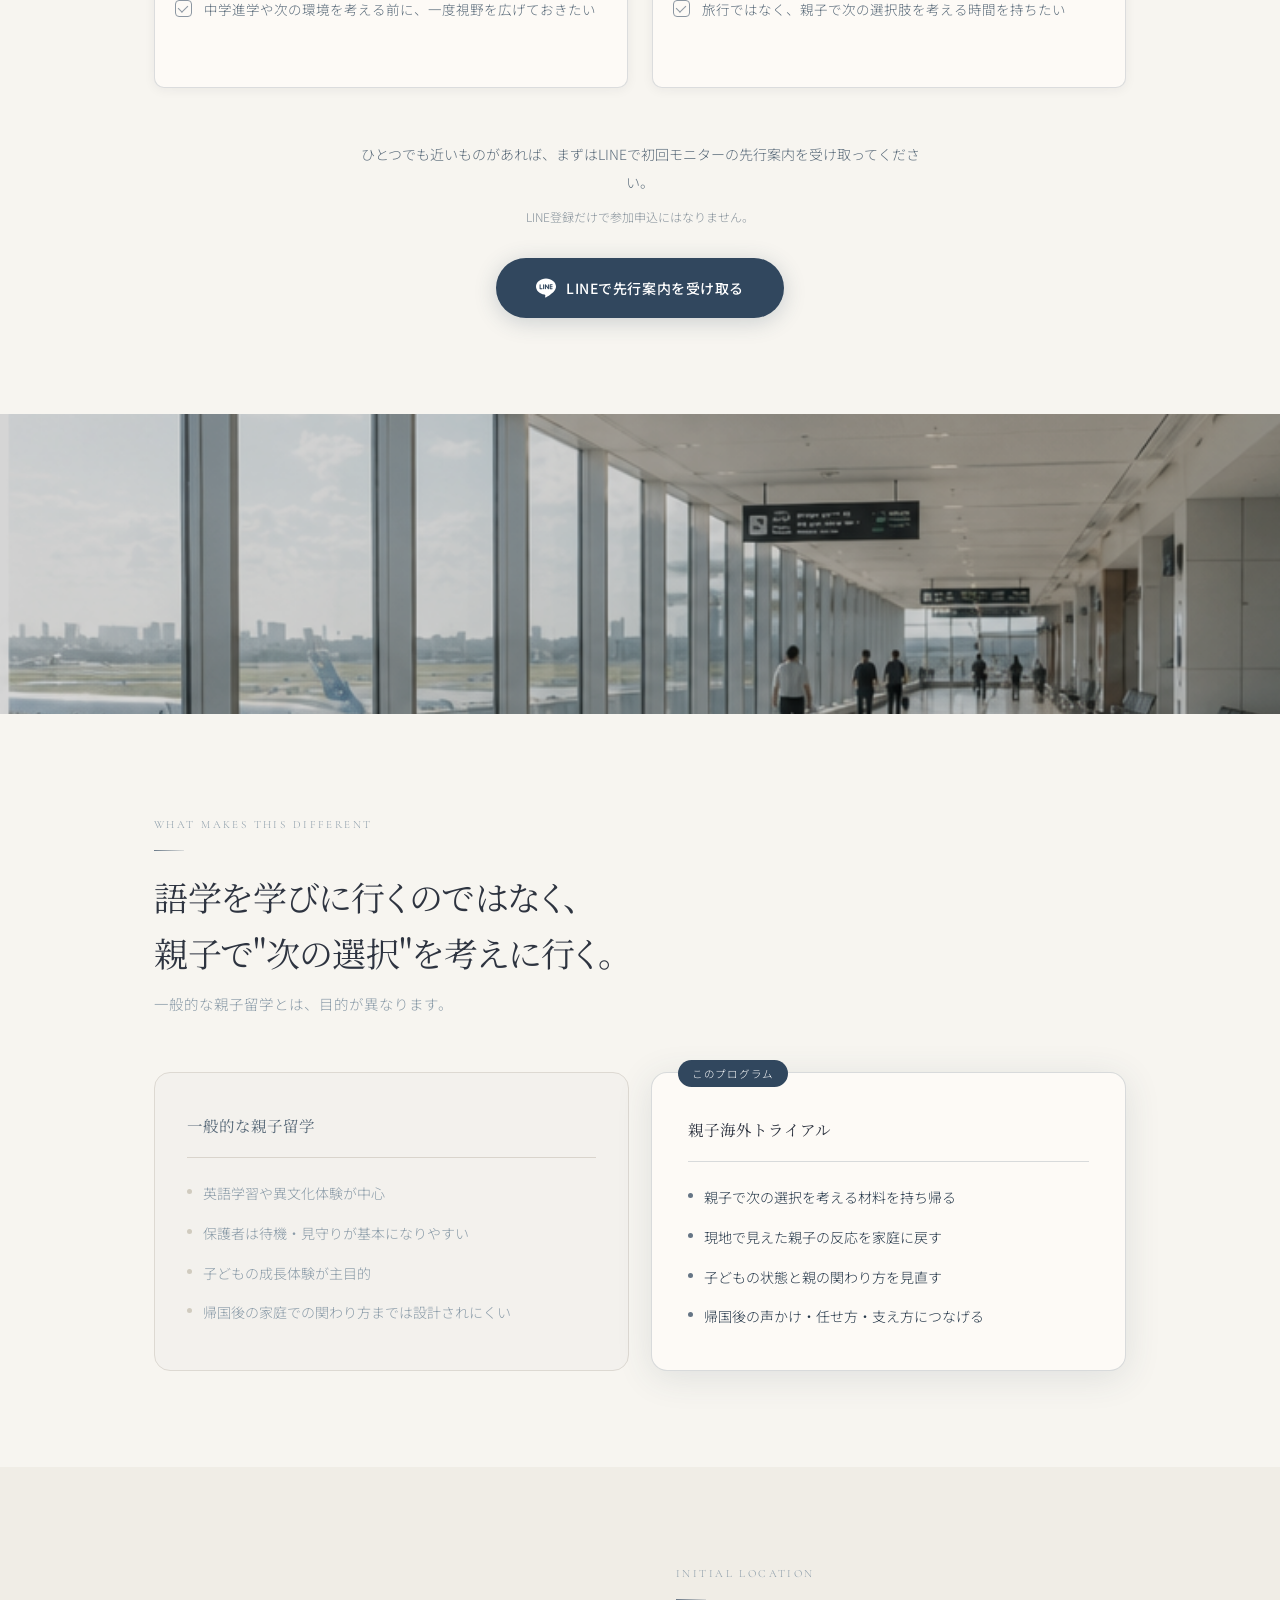
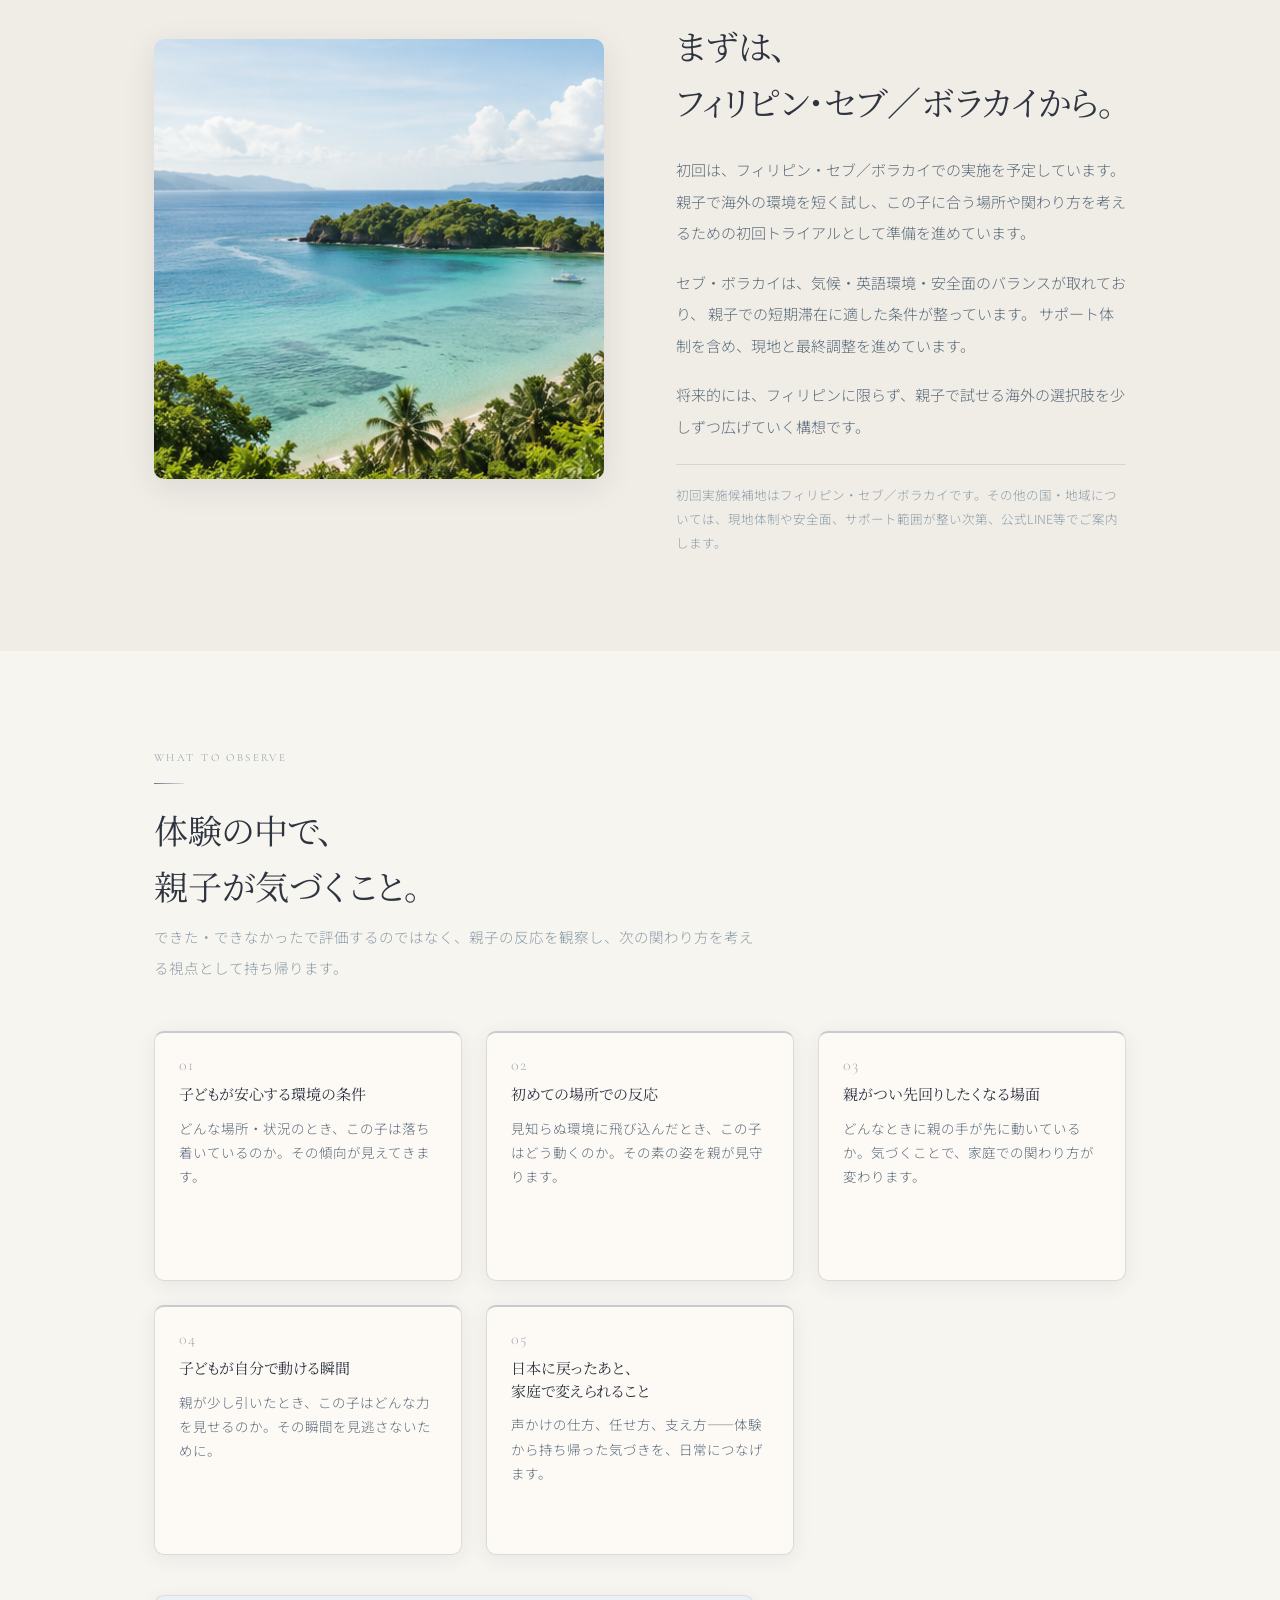
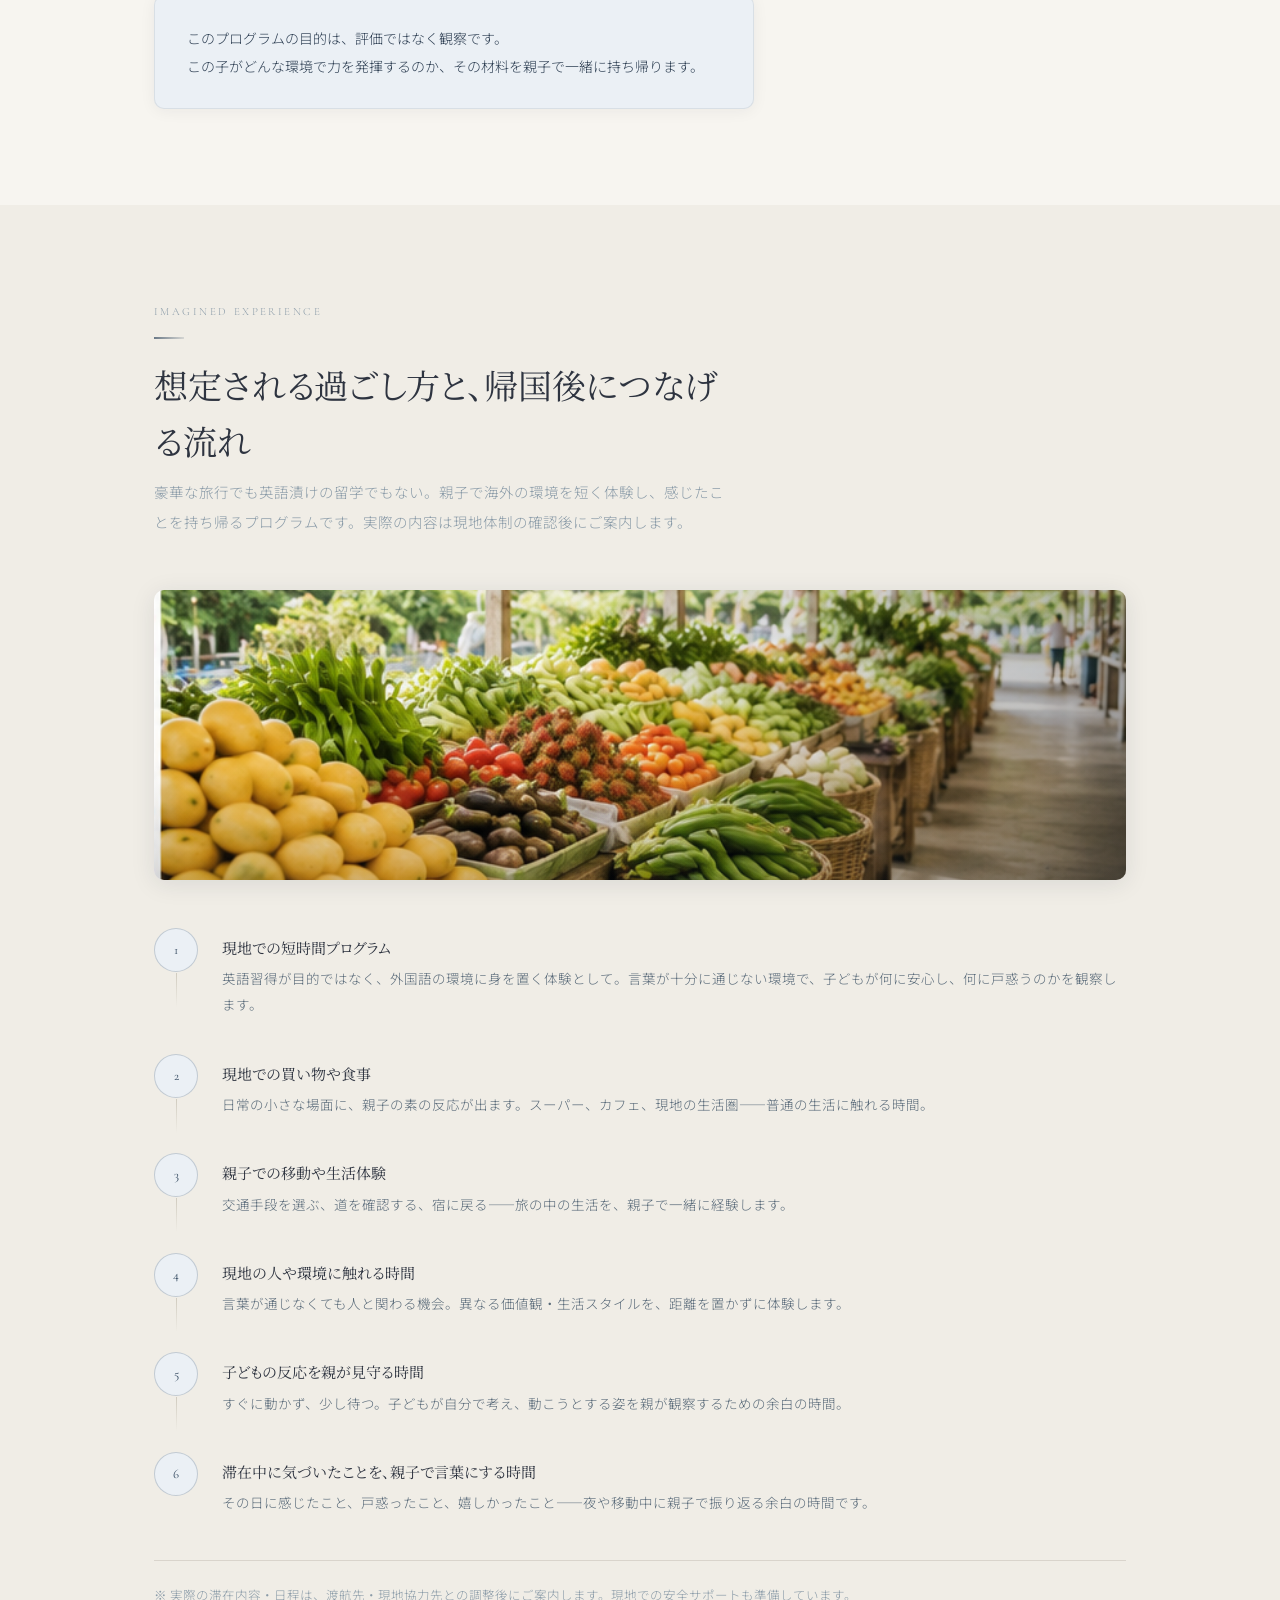
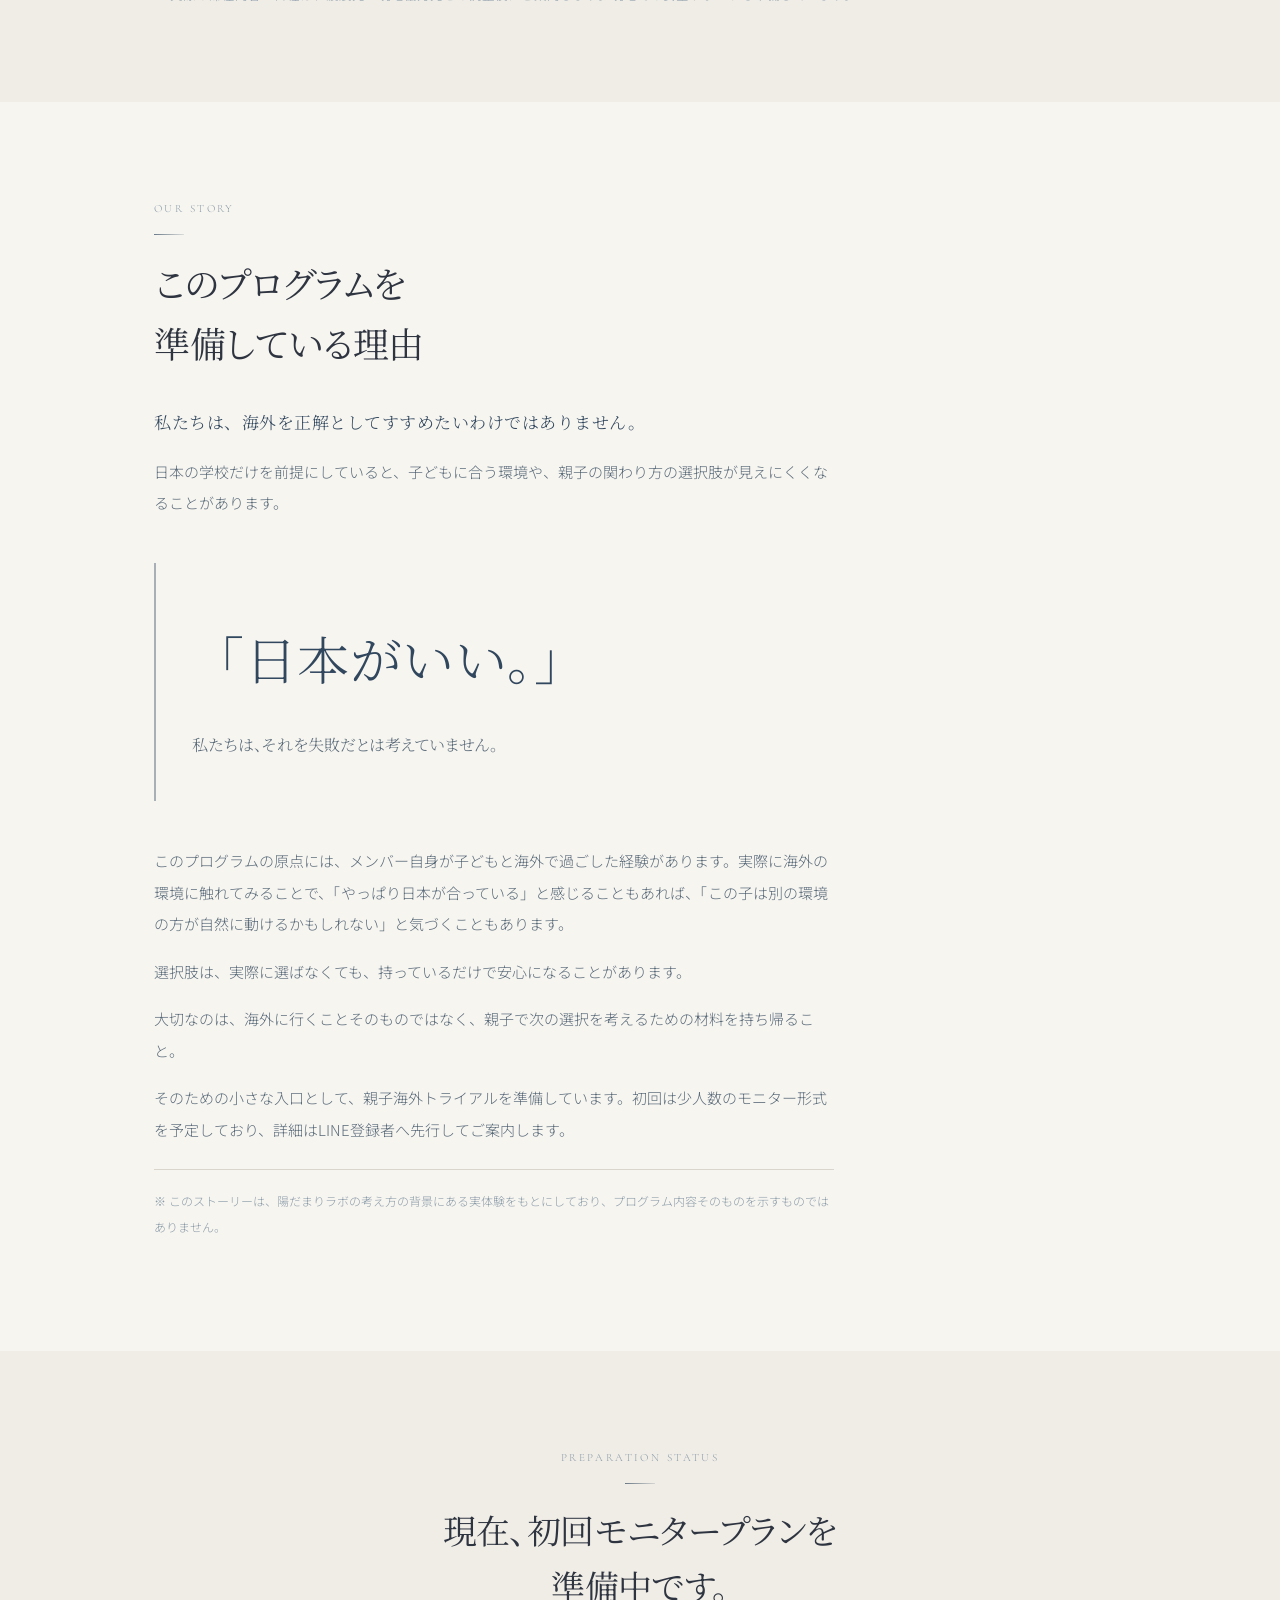
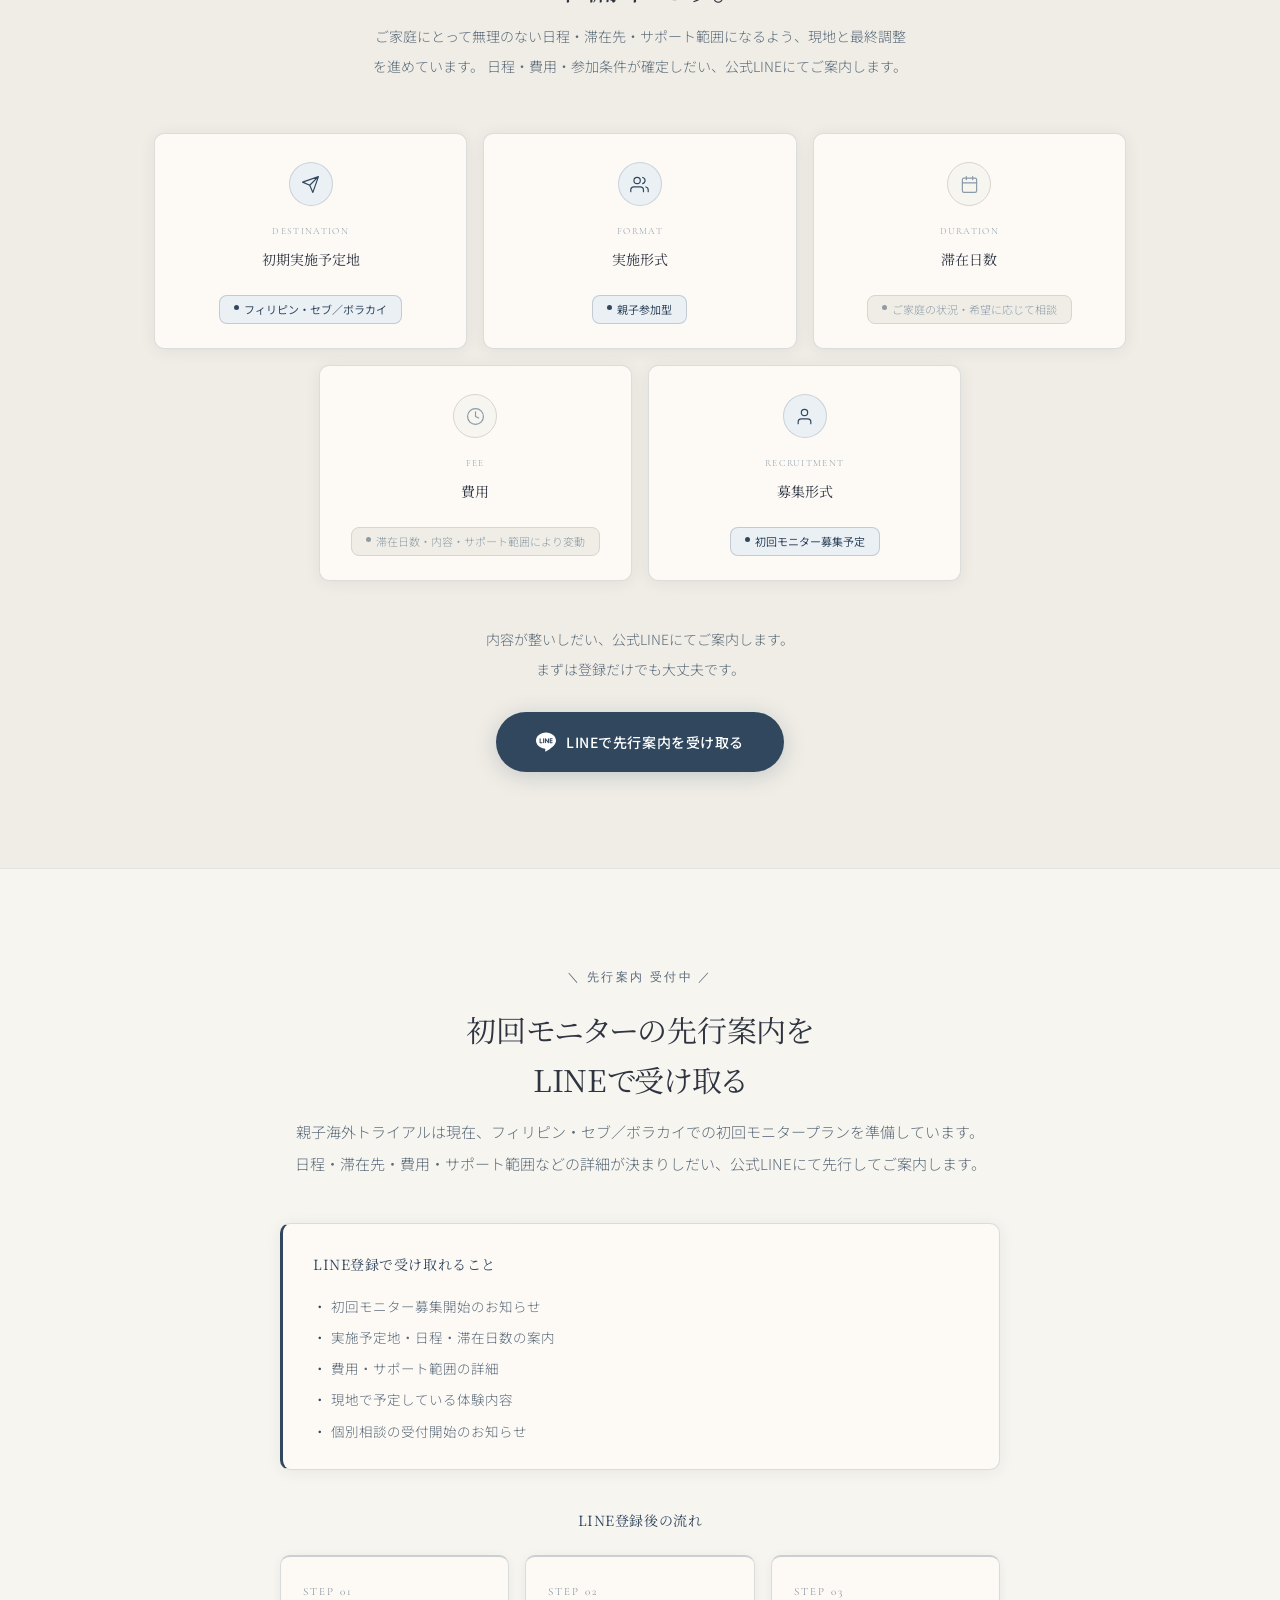
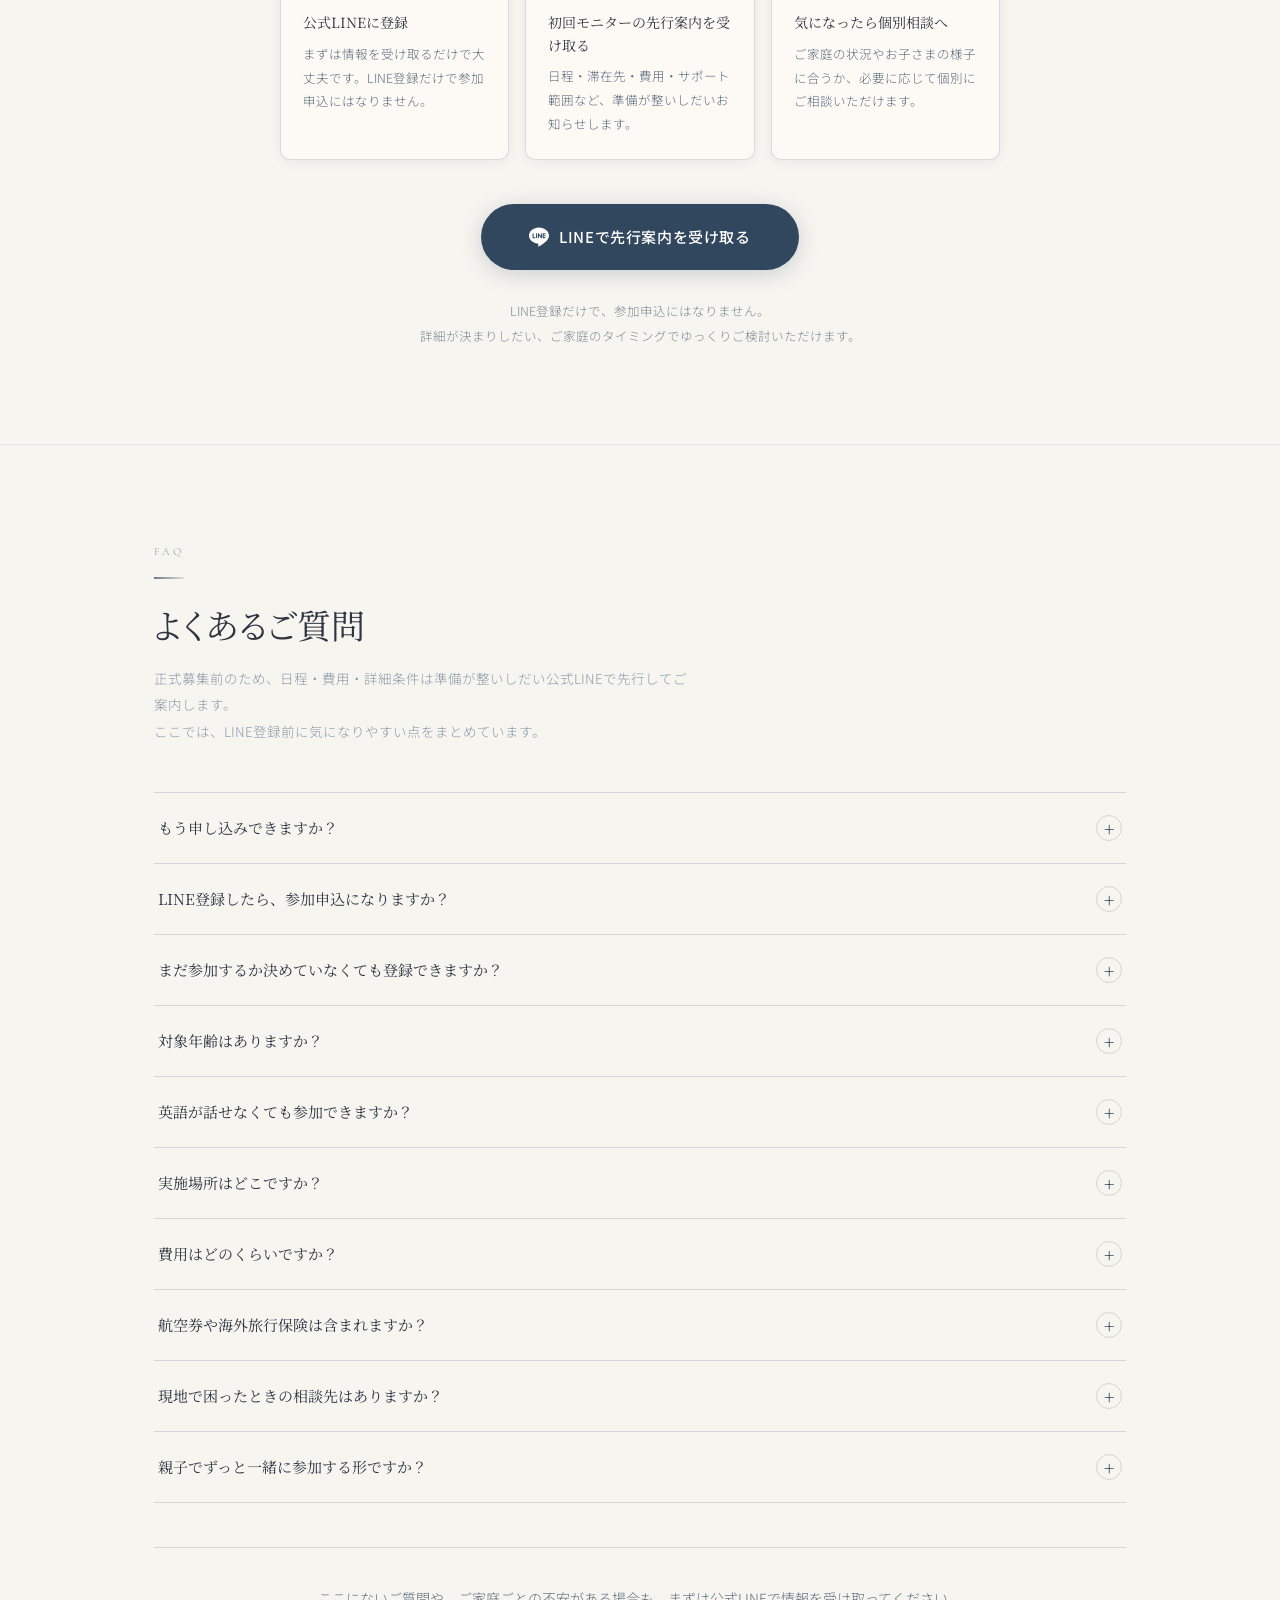
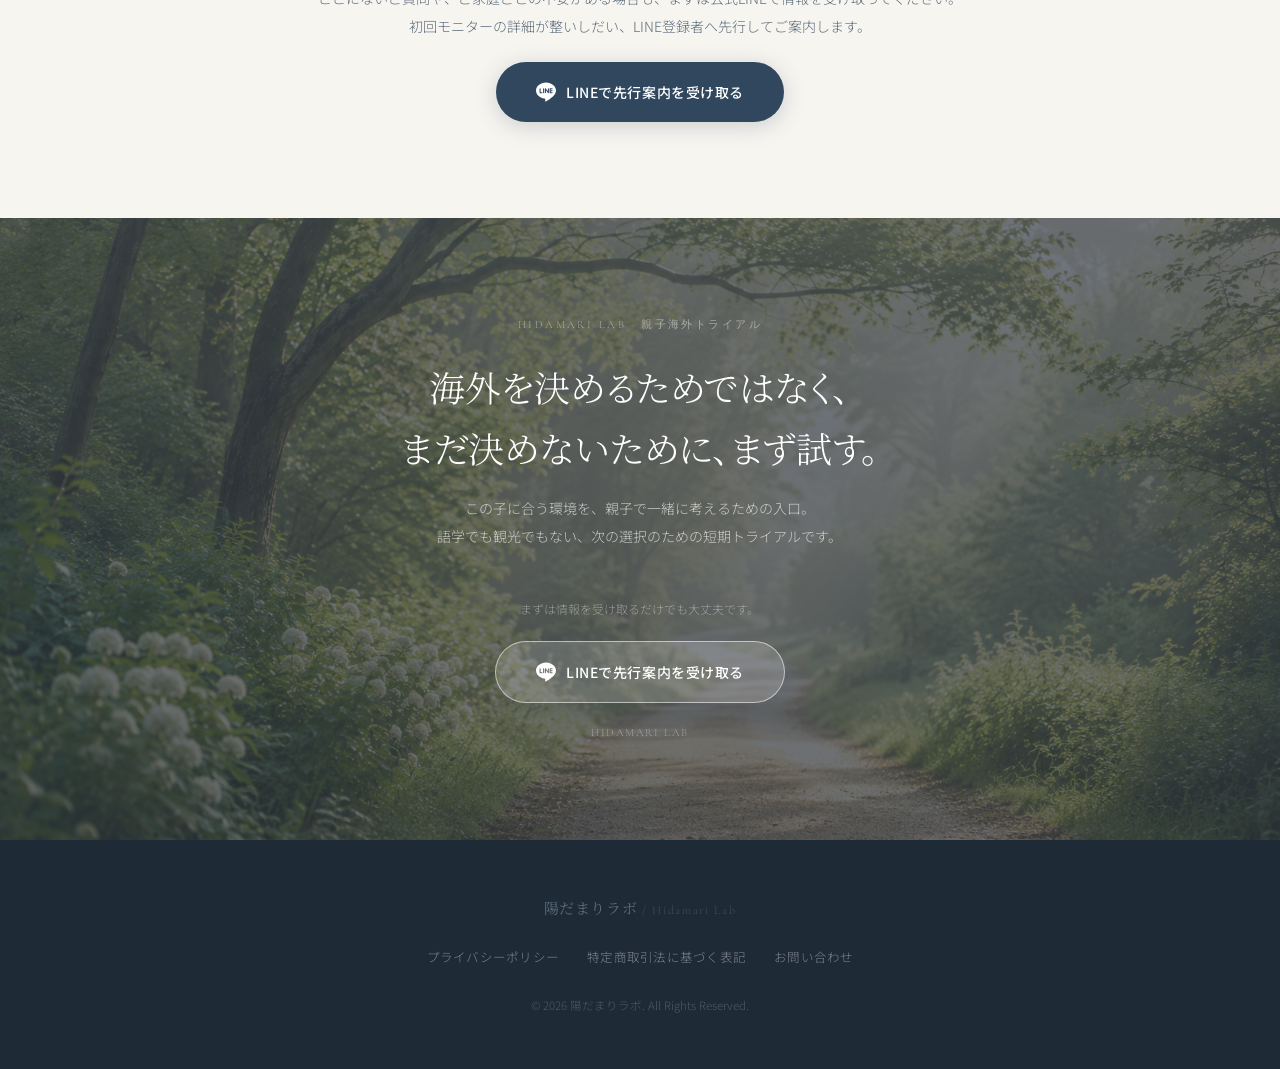
==== commit 36980210: "Add files via upload" ====
--- a/v2/index.html
+++ b/v2/index.html
@@ -21,7 +21,7 @@
       --c-sub:       #5A6B7A;
       --c-hint:      #8A9BA8;
       --c-border:    #D9D4CC;
-      --c-white:     #FFFFFF;
+      --c-white:     #FDFAF6;
       --ff-serif:    'Noto Serif JP','Yu Mincho','游明朝',Georgia,serif;
       --ff-sans:     'Noto Sans JP',sans-serif;
       --ff-en:       'Cormorant Garamond',Georgia,serif;
@@ -47,11 +47,11 @@
     button { font-family: inherit; }
 
     .wrap { max-width: 1060px; margin: 0 auto; padding: 0 44px; }
-    .sec  { padding: 112px 0; }
+    .sec  { padding: 96px 0; }
     .sec--ivory  { background: var(--c-ivory); }
     .sec--sand   { background: var(--c-sand); }
-    .sec--white  { background: var(--c-white); }
-    .sec--cta    { background: var(--c-sand); }
+    .sec--white  { background: var(--c-bg); }
+    .sec--cta    { background: var(--c-bg); }
 
     /* ── TYPE ── */
     .en-label {
@@ -173,10 +173,11 @@
       position: sticky;
       top: 0;
       z-index: 100;
-      background: rgba(247,245,240,0.94);
+      background: rgba(250,247,240,0.97);
       backdrop-filter: blur(10px);
       -webkit-backdrop-filter: blur(10px);
-      border-bottom: 1px solid var(--c-border);
+      border-bottom: 1px solid rgba(49,71,94,0.13);
+      box-shadow: 0 1px 10px rgba(31,42,55,0.055);
       padding: 14px 44px;
     }
     .nav-inner {
@@ -204,7 +205,7 @@
     .nav-links {
       display: flex;
       align-items: center;
-      gap: 32px;
+      gap: 24px;
     }
     .nav-links a {
       font-family: var(--ff-sans);
@@ -230,8 +231,8 @@
     .hero-text {
       display: flex;
       align-items: center;
-      padding: 100px 72px 80px 44px;
-      background: var(--c-bg);
+      padding: 80px 64px 72px 44px;
+      background: var(--c-ivory);
     }
     .hero-text-inner { max-width: 470px; }
     .hero-service {
@@ -253,23 +254,33 @@
       font-feature-settings: "palt";
       margin-bottom: 24px;
     }
+    .hero-intro {
+      font-family: var(--ff-serif);
+      font-size: 12.5px;
+      font-style: italic;
+      font-weight: 300;
+      color: var(--c-hint);
+      letter-spacing: 0.02em;
+      line-height: 1.8;
+      margin-bottom: 14px;
+    }
     .hero-lead {
       font-family: var(--ff-serif);
-      font-size: clamp(14px, 1.35vw, 17px);
+      font-size: clamp(14px, 1.35vw, 16px);
       font-weight: 300;
       color: var(--c-sub);
       line-height: 2.0;
       font-feature-settings: "palt";
-      margin-bottom: 8px;
-    }
-    .hero-note {
-      font-size: 13px;
-      color: var(--c-hint);
-      line-height: 1.95;
-      margin-bottom: 32px;
-    }
-    .hero-badge-wrap { margin-bottom: 34px; }
-    .hero-cta-wrap { margin-bottom: 18px; }
+      margin-bottom: 28px;
+    }
+    .hero-badge-wrap { margin-bottom: 30px; }
+    .hero-cta-wrap { margin-bottom: 0; }
+    .hero-cta-note {
+      font-size: 11.5px;
+      color: rgba(90,107,122,0.78);
+      margin-top: 12px;
+      line-height: 1.7;
+    }
     .hero-byline {
       font-family: var(--ff-en);
       font-size: 10px;
@@ -298,6 +309,86 @@
     }
 
     /* ════════════════════════════════
+       01b FOR-WHOM
+    ════════════════════════════════ */
+    .forwhom-head { max-width: 640px; margin-bottom: 44px; }
+    .forwhom-head h2 { margin-bottom: 14px; }
+    .forwhom-lead {
+      font-size: 14px;
+      color: var(--c-sub);
+      line-height: 2.05;
+    }
+    .forwhom-grid {
+      display: grid;
+      grid-template-columns: repeat(2, 1fr);
+      gap: 12px 24px;
+      margin-bottom: 52px;
+      align-items: stretch;
+    }
+    .forwhom-item {
+      display: flex;
+      align-items: flex-start;
+      gap: 12px;
+      padding: 18px 20px;
+      background: var(--c-white);
+      border: 1px solid rgba(49,71,94,0.17);
+      border-radius: var(--r-md);
+      box-shadow: 0 2px 12px rgba(31,42,55,0.06);
+      transition: border-color 0.2s, box-shadow 0.2s;
+      height: 100%;
+      min-height: 110px;
+      box-sizing: border-box;
+    }
+    .forwhom-item:hover {
+      border-color: rgba(49,71,94,0.26);
+      box-shadow: var(--sh-sm);
+    }
+    .forwhom-check {
+      flex-shrink: 0;
+      width: 17px;
+      height: 17px;
+      border: 1.5px solid var(--c-forest);
+      border-radius: 4px;
+      margin-top: 3px;
+      position: relative;
+      opacity: 0.55;
+    }
+    .forwhom-check::after {
+      content: '';
+      position: absolute;
+      top: 2px;
+      left: 4px;
+      width: 6px;
+      height: 9px;
+      border-right: 1.5px solid var(--c-forest);
+      border-bottom: 1.5px solid var(--c-forest);
+      transform: rotate(45deg);
+    }
+    .forwhom-item p {
+      font-size: 13.5px;
+      color: var(--c-sub);
+      line-height: 1.85;
+      margin: 0;
+    }
+    .forwhom-close {
+      max-width: 560px;
+      text-align: center;
+      margin: 0 auto;
+    }
+    .forwhom-close-text {
+      font-size: 14px;
+      color: var(--c-sub);
+      line-height: 2.05;
+      margin-bottom: 28px;
+    }
+    .forwhom-close-note {
+      display: block;
+      font-size: 12px;
+      color: rgba(90,107,122,0.72);
+      margin-top: 8px;
+    }
+
+    /* ════════════════════════════════
        02 EMPATHY
     ════════════════════════════════ */
     .empathy-head {
@@ -314,7 +405,7 @@
     }
     .empathy-card {
       background: var(--c-white);
-      border: 1px solid var(--c-border);
+      border: 1px solid rgba(49,71,94,0.17);
       border-radius: var(--r-md);
       padding: 24px 22px;
       box-shadow: var(--sh-sm);
@@ -381,8 +472,9 @@
     .cmp-card--normal .cmp-title { color: var(--c-sub); }
     .cmp-card--normal .cmp-list li { color: var(--c-hint); }
     .cmp-card--trial {
-      background: #F8F4EB;
+      background: var(--c-white);
       border-color: rgba(49,71,94,0.18);
+      box-shadow: 0 6px 28px rgba(49,71,94,0.10);
       position: relative;
     }
     .cmp-card--trial::before {
@@ -466,6 +558,28 @@
       margin: 0;
       font-feature-settings: "palt";
     }
+    .story-reason-lead {
+      font-family: var(--ff-serif);
+      font-size: clamp(15px, 1.4vw, 17px);
+      font-weight: 300;
+      color: var(--c-forest);
+      letter-spacing: 0.03em;
+      line-height: 1.9;
+      margin-bottom: 28px;
+    }
+    .story-cta-note {
+      margin-top: 48px;
+      padding: 24px 28px;
+      background: var(--c-forest-lt);
+      border-left: 3px solid var(--c-forest);
+      border-radius: var(--r-md);
+    }
+    .story-cta-note p {
+      font-size: 14px;
+      color: var(--c-sub);
+      line-height: 2.0;
+      margin-bottom: 18px;
+    }
     .story-disc {
       margin-top: 24px;
       padding-top: 18px;
@@ -489,6 +603,7 @@
       object-fit: cover;
       border-radius: var(--r-md);
       width: 100%;
+      box-shadow: 0 8px 32px rgba(31,42,55,0.1);
     }
     .dest-note {
       margin-top: 22px;
@@ -520,12 +635,12 @@
       height: 100%;
       min-height: 250px;
       box-sizing: border-box;
-      background: linear-gradient(135deg, #FFFFFF 0%, #F7F5F0 100%);
-      border: 1px solid rgba(49,71,94,0.12);
-      border-top: 2px solid rgba(49,71,94,0.18);
+      background: var(--c-white);
+      border: 1px solid rgba(49,71,94,0.17);
+      border-top: 2px solid rgba(49,71,94,0.26);
       border-radius: var(--r-md);
       padding: 24px 24px 22px;
-      box-shadow: 0 6px 26px rgba(31,42,55,0.055);
+      box-shadow: 0 4px 20px rgba(31,42,55,0.07);
       transition: transform 0.22s ease, box-shadow 0.22s ease, border-color 0.22s ease;
     }
     .obs-card:hover {
@@ -569,6 +684,7 @@
       background: var(--c-forest-lt);
       border-left: 3px solid var(--c-forest);
       border-radius: var(--r-md);
+      box-shadow: 0 2px 16px rgba(31,42,55,0.06);
     }
     .obs-footer p { font-size: 14px; color: #2D3E52; margin: 0; line-height: 2.0; }
 
@@ -654,17 +770,18 @@
     .st-card:nth-child(5) { grid-column: 4 / 6; }
     .st-card {
       background: var(--c-white);
-      border: 1px solid var(--c-border);
+      border: 1px solid rgba(49,71,94,0.17);
       border-radius: var(--r-md);
       padding: 28px 20px 24px;
       text-align: center;
-      box-shadow: var(--sh-sm);
+      box-shadow: 0 2px 16px rgba(31,42,55,0.07);
     }
     .st-icon {
       width: 44px;
       height: 44px;
       border-radius: 50%;
-      background: var(--c-ivory);
+      background: var(--c-bg);
+      border: 1px solid var(--c-border);
       display: flex;
       align-items: center;
       justify-content: center;
@@ -731,10 +848,94 @@
        09 LINE CTA
     ════════════════════════════════ */
     .line-cta-sec {
-      padding: 112px 44px;
+      padding: 96px 44px;
       text-align: center;
     }
-    .line-cta-inner { max-width: 560px; margin: 0 auto; }
+    .line-cta-inner { max-width: 720px; margin: 0 auto; }
+    .line-benefits {
+      background: var(--c-white);
+      border: 1px solid rgba(49,71,94,0.17);
+      border-left: 3px solid var(--c-forest);
+      border-radius: var(--r-md);
+      padding: 26px 30px;
+      margin-bottom: 36px;
+      text-align: left;
+      box-shadow: 0 2px 16px rgba(31,42,55,0.07);
+    }
+    .line-benefits-title {
+      font-family: var(--ff-serif);
+      font-size: 14px;
+      font-weight: 400;
+      color: var(--c-forest);
+      letter-spacing: 0.04em;
+      margin-bottom: 14px;
+    }
+    .line-benefits-list {
+      list-style: none;
+      padding: 0;
+      display: flex;
+      flex-direction: column;
+      gap: 7px;
+    }
+    .line-benefits-list li {
+      font-size: 13.5px;
+      color: var(--c-sub);
+      padding-left: 18px;
+      position: relative;
+      line-height: 1.8;
+    }
+    .line-benefits-list li::before {
+      content: '・';
+      position: absolute;
+      left: 0;
+      color: var(--c-forest);
+    }
+    .line-steps { margin-bottom: 44px; }
+    .line-steps-title {
+      font-family: var(--ff-serif);
+      font-size: 14px;
+      font-weight: 400;
+      color: var(--c-forest);
+      letter-spacing: 0.04em;
+      margin-bottom: 20px;
+    }
+    .line-step-grid {
+      display: grid;
+      grid-template-columns: repeat(3, 1fr);
+      gap: 16px;
+      text-align: left;
+    }
+    .line-step-card {
+      background: var(--c-white);
+      border: 1px solid rgba(49,71,94,0.17);
+      border-top: 2px solid rgba(49,71,94,0.24);
+      border-radius: var(--r-md);
+      padding: 24px 22px;
+      box-shadow: 0 2px 12px rgba(31,42,55,0.06);
+    }
+    .line-step-num {
+      display: block;
+      font-family: var(--ff-en);
+      font-size: 11px;
+      letter-spacing: 0.18em;
+      color: var(--c-forest);
+      opacity: 0.65;
+      margin-bottom: 8px;
+    }
+    .line-step-card h4 {
+      font-family: var(--ff-serif);
+      font-size: 14px;
+      font-weight: 400;
+      color: var(--c-text);
+      margin-bottom: 8px;
+      line-height: 1.6;
+    }
+    .line-step-card p {
+      font-size: 12.5px;
+      color: var(--c-sub);
+      line-height: 1.9;
+      margin: 0;
+    }
     .line-micro {
       display: block;
       font-family: var(--ff-en);
@@ -757,7 +958,7 @@
     .line-cta-btn-wrap { margin-bottom: 28px; }
     .line-reassure {
       font-size: 12.5px;
-      color: var(--c-hint);
+      color: rgba(90,107,122,0.78);
       line-height: 2.0;
     }
     .line-reassure strong {
@@ -771,9 +972,27 @@
        10 FAQ
     ════════════════════════════════ */
     .faq-head { max-width: 540px; margin-bottom: 48px; }
-    .faq-head h2 { margin-bottom: 8px; }
-    .faq-list { border-top: 1px solid var(--c-border); }
-    .faq-item { border-bottom: 1px solid var(--c-border); }
+    .faq-head h2 { margin-bottom: 12px; }
+    .faq-lead {
+      font-size: 13.5px;
+      color: var(--c-hint);
+      line-height: 1.95;
+      margin-top: 8px;
+    }
+    .faq-cta-note {
+      margin-top: 44px;
+      padding-top: 36px;
+      border-top: 1px solid var(--c-border);
+      text-align: center;
+    }
+    .faq-cta-note p {
+      font-size: 14px;
+      color: var(--c-sub);
+      line-height: 2.0;
+      margin-bottom: 22px;
+    }
+    .faq-list { border-top: 1px solid rgba(49,71,94,0.18); }
+    .faq-item { border-bottom: 1px solid rgba(49,71,94,0.18); }
     .faq-q {
       display: flex;
       align-items: center;
@@ -891,13 +1110,15 @@
       font-size: 15px;
       font-weight: 400;
       letter-spacing: 0.04em;
+      margin-bottom: 4px;
     }
 
     .footer-links {
       display: flex;
       justify-content: center;
       gap: 28px;
-      margin-bottom: 28px;
+      margin-top: 20px;
+      margin-bottom: 24px;
       flex-wrap: wrap;
     }
     .footer-links a {
@@ -952,8 +1173,22 @@
 
     /* Line CTA セクションの区切り感強化 */
     .line-cta-sec {
-      border-top: 1px solid rgba(49,71,94,0.12);
-      border-bottom: 1px solid rgba(49,71,94,0.12);
+      border-top: 1px solid rgba(49,71,94,0.1);
+      border-bottom: 1px solid rgba(49,71,94,0.1);
+    }
+
+    /* story-text の中の p 間隔調整 */
+    #story .story-text > p { margin-bottom: 16px; }
+
+    /* obs-footer を bg 背景上でより目立たせる */
+    .obs-footer {
+      border: 1px solid rgba(49,71,94,0.1);
+    }
+
+    /* Details st-card decided のアイコン背景 */
+    .st-card--decided .st-icon {
+      background: var(--c-forest-lt);
+      border-color: rgba(49,71,94,0.18);
     }
 
     /* FAQ Q テキストの洗練 */
@@ -966,12 +1201,12 @@
     .compare-head { padding-top: 4px; }
 
 
-    /* Our Story: 余白を広げ、落ち着いた読み心地に */
+    /* Our Story: 余白を整え、落ち着いた読み心地に */
     .story-layout { max-width: 680px; }
     .story-layout p { line-height: 2.1; }
     .story-quote-block {
-      margin: 72px 0;
-      padding: 60px 0 60px 44px;
+      margin: 44px 0;
+      padding: 40px 0 40px 36px;
     }
 
     /* CTA ボタン: 深みある落ち着いたフォレストグリーンに変更 */
@@ -1007,7 +1242,7 @@
     ════════════════════════════════ */
     .sec-divider {
       width: 100%;
-      height: 340px;
+      height: 300px;
       overflow: hidden;
     }
     .sec-divider img {
@@ -1025,10 +1260,11 @@
     .itin-img-wrap {
       position: relative;
       width: 100%;
-      height: 310px;
+      height: 290px;
       border-radius: var(--r-md);
       overflow: hidden;
-      margin-bottom: 52px;
+      margin-bottom: 48px;
+      box-shadow: 0 4px 24px rgba(31,42,55,0.1);
     }
     .itin-img-wrap img {
       width: 100%;
@@ -1055,36 +1291,43 @@
     }
 
     @media (max-width: 768px) {
-      .wrap { padding: 0 24px; }
+      .wrap { padding: 0 20px; }
       .nav  { padding: 13px 20px; }
-      .sec  { padding: 76px 0; }
+      .sec  { padding: 64px 0; }
 
       .hero { grid-template-columns: 1fr; min-height: auto; }
-      .hero-text { padding: 88px 24px 52px; order: 1; }
+      .hero-text { padding: 60px 20px 44px; order: 1; }
       .hero-text-inner { max-width: 100%; }
-      .hero-img { height: 58vw; min-height: 240px; order: 2; }
-
+      .hero-img { height: 56vw; min-height: 220px; order: 2; }
+
+      .forwhom-head { margin-bottom: 32px; }
+      .forwhom-grid { grid-template-columns: 1fr; gap: 10px; margin-bottom: 40px; }
       .empathy-grid { grid-template-columns: 1fr; gap: 12px; }
       .empathy-card:last-child { grid-column: auto; }
 
-      .compare-cols { grid-template-columns: 1fr; gap: 28px; }
-
-      .story-big-quote { white-space: normal; font-size: 32px; }
-
-      .dest-layout { grid-template-columns: 1fr; gap: 36px; }
-      .dest-img img { height: 240px; }
-
-      .obs-grid { grid-template-columns: 1fr; gap: 14px; }
-      .obs-card { min-height: auto; padding: 24px 22px; }
-
-      .status-grid { grid-template-columns: 1fr 1fr; gap: 14px; }
+      .compare-cols { grid-template-columns: 1fr; gap: 24px; }
+      .cmp-card { padding: 28px 24px; }
+      .cmp-card--trial { padding: 32px 24px; }
+
+      .story-big-quote { white-space: normal; font-size: 30px; }
+      .story-quote-block { margin: 32px 0; padding: 32px 0 32px 24px; }
+
+      .dest-layout { grid-template-columns: 1fr; gap: 32px; }
+      .dest-img img { height: 220px; box-shadow: 0 4px 20px rgba(31,42,55,0.1); }
+
+      .obs-grid { grid-template-columns: 1fr; gap: 12px; }
+      .obs-card { min-height: auto; padding: 22px 20px; }
+
+      .status-grid { grid-template-columns: 1fr 1fr; gap: 12px; }
       .st-card:nth-child(n) { grid-column: auto; }
-
-      .sec-divider  { height: 220px; }
-      .itin-img-wrap { height: 210px; margin-bottom: 36px; }
-
-      .line-cta-sec { padding: 80px 24px; }
-      .final-sec    { padding: 72px 24px; }
+      .st-card { padding: 22px 16px 18px; }
+
+      .sec-divider  { height: 200px; }
+      .itin-img-wrap { height: 200px; margin-bottom: 36px; }
+
+      .line-cta-sec { padding: 72px 20px; }
+      .line-step-grid { grid-template-columns: 1fr; }
+      .final-sec    { padding: 64px 20px; }
       footer        { padding: 40px 20px; }
 
       .mob-cta-bar { display: block; }
@@ -1093,16 +1336,21 @@
     }
 
     @media (max-width: 480px) {
+      .sec { padding: 52px 0; }
       .status-grid  { grid-template-columns: 1fr; }
       .st-card:nth-child(n) { grid-column: auto; }
-      .btn-line     { width: 100%; justify-content: center; padding: 16px 20px; }
-      .hero-h1      { font-size: 26px; }
+      .btn-line     { width: 100%; justify-content: center; padding: 15px 20px; }
+      .hero-h1      { font-size: 25px; }
+      .hero-lead    { font-size: 14px; line-height: 1.95; }
       .story-big-quote { font-size: 28px; white-space: normal; }
-      .story-quote-block { padding: 32px 0 32px 20px; }
+      .story-quote-block { padding: 28px 0 28px 20px; margin: 32px 0; }
       .compare-cols { gap: 20px; }
       .cmp-card     { padding: 28px 20px; }
-      .itin-item    { grid-template-columns: 36px 1fr; gap: 18px; }
+      .cmp-card--trial { padding: 32px 20px; }
+      .itin-item    { grid-template-columns: 36px 1fr; gap: 16px; }
       .itin-step    { width: 36px; height: 36px; }
+      .forwhom-grid { gap: 10px; }
+      .obs-grid     { gap: 10px; }
     }
   </style>
 </head>
@@ -1116,13 +1364,14 @@
       <span class="nav-brand-sub">Hidamari Lab</span>
     </div>
     <nav class="nav-links">
+      <a href="#for-whom">対象のご家庭</a>
       <a href="#compare">違い</a>
       <a href="#itinerary">過ごし方</a>
       <a href="#faq">FAQ</a>
     </nav>
     <a href="#line-cta" class="btn-line btn-line--sm nav-btn-desktop">
       <svg viewBox="0 0 24 24" fill="currentColor"><path d="M19.365 9.863c.349 0 .63.285.63.631 0 .345-.281.63-.63.63H17.61v1.125h1.755c.349 0 .63.283.63.63 0 .344-.281.629-.63.629h-2.386c-.345 0-.627-.285-.627-.629V8.108c0-.345.282-.63.627-.63h2.386c.349 0 .63.285.63.63 0 .349-.281.63-.63.63H17.61v1.125h1.755zm-3.855 3.016c0 .27-.174.51-.432.596-.064.021-.133.031-.199.031-.211 0-.391-.09-.51-.25l-2.443-3.317v2.94c0 .344-.279.629-.631.629-.346 0-.626-.285-.626-.629V8.108c0-.27.173-.51.43-.595.06-.023.136-.033.194-.033.195 0 .375.104.495.254l2.462 3.33V8.108c0-.345.282-.63.63-.63.345 0 .63.285.63.63v4.771zm-5.741 0c0 .344-.282.629-.631.629-.345 0-.627-.285-.627-.629V8.108c0-.345.282-.63.627-.63.349 0 .631.285.631.63v4.771zm-2.466.629H4.917c-.345 0-.63-.285-.63-.629V8.108c0-.345.285-.63.63-.63.348 0 .63.285.63.63v4.141h1.756c.348 0 .629.283.629.63 0 .344-.281.629-.629.629M24 10.314C24 4.943 18.615.572 12 .572S0 4.943 0 10.314c0 4.811 4.27 8.842 10.035 9.608.391.082.923.258 1.058.59.12.301.079.766.038 1.08l-.164 1.02c-.045.301-.24 1.186 1.049.645 1.291-.539 6.916-4.078 9.436-6.975C23.176 14.393 24 12.458 24 10.314"/></svg>
-      初回モニター募集と最新案内をLINEで受け取る
+      先行案内を受け取る
     </a>
   </div>
 </nav>
@@ -1134,29 +1383,27 @@
   <div class="hero-text">
     <div class="hero-text-inner">
       <span class="hero-service fi">Oyako Kaigai Trial · 陽だまりラボ</span>
+      <p class="hero-intro fi fi-d1">日本の学校に合わせることだけが、この子の未来なのだろうか。</p>
       <h1 class="hero-h1 fi fi-d1">この子に合う場所は、<br>日本の学校だけなのだろうか。</h1>
       <p class="hero-lead fi fi-d2">
-        そう感じ始めた親子のための、短期海外トライアル。<br>
-        留学でも移住でもない。<br>
-        まずは短く、海外という選択肢を<br>
-        <em style="font-style:normal;color:var(--c-text);">"親子で試す"</em>という提案です。
-      </p>
-      <p class="hero-note fi fi-d3">
-        海外へ行くことが目的ではなく、<br>
-        この子に合う環境を親子で考えるための教育プログラムです。
+        長期留学や移住を決める前に。<br>
+        親子で海外という選択肢を短く試し、<br>
+        子どもに合う環境やこれからの関わり方を<br>
+        考えるための親子海外トライアルです。
       </p>
       <div class="hero-badge-wrap fi fi-d3">
         <span class="badge">
           <span class="badge-dot"></span>
-          初回モニター募集、準備中
+          初回モニターの先行案内を受付中です
         </span>
         <p style="font-size:11.5px;color:var(--c-hint);margin-top:10px;line-height:1.85;">主な対象：小学生のお子さまと保護者<br><span style="font-size:11px;">※未就学児・中学生は個別にご相談ください</span></p>
       </div>
       <div class="hero-cta-wrap fi fi-d4">
         <a href="#line-cta" class="btn-line">
           <svg viewBox="0 0 24 24" fill="currentColor"><path d="M19.365 9.863c.349 0 .63.285.63.631 0 .345-.281.63-.63.63H17.61v1.125h1.755c.349 0 .63.283.63.63 0 .344-.281.629-.63.629h-2.386c-.345 0-.627-.285-.627-.629V8.108c0-.345.282-.63.627-.63h2.386c.349 0 .63.285.63.63 0 .349-.281.63-.63.63H17.61v1.125h1.755zm-3.855 3.016c0 .27-.174.51-.432.596-.064.021-.133.031-.199.031-.211 0-.391-.09-.51-.25l-2.443-3.317v2.94c0 .344-.279.629-.631.629-.346 0-.626-.285-.626-.629V8.108c0-.27.173-.51.43-.595.06-.023.136-.033.194-.033.195 0 .375.104.495.254l2.462 3.33V8.108c0-.345.282-.63.63-.63.345 0 .63.285.63.63v4.771zm-5.741 0c0 .344-.282.629-.631.629-.345 0-.627-.285-.627-.629V8.108c0-.345.282-.63.627-.63.349 0 .631.285.631.63v4.771zm-2.466.629H4.917c-.345 0-.63-.285-.63-.629V8.108c0-.345.285-.63.63-.63.348 0 .63.285.63.63v4.141h1.756c.348 0 .629.283.629.63 0 .344-.281.629-.629.629M24 10.314C24 4.943 18.615.572 12 .572S0 4.943 0 10.314c0 4.811 4.27 8.842 10.035 9.608.391.082.923.258 1.058.59.12.301.079.766.038 1.08l-.164 1.02c-.045.301-.24 1.186 1.049.645 1.291-.539 6.916-4.078 9.436-6.975C23.176 14.393 24 12.458 24 10.314"/></svg>
-          初回モニター募集と最新案内をLINEで受け取る
+          LINEで先行案内を受け取る
         </a>
+        <p class="hero-cta-note">LINE登録だけで、参加申込にはなりません。</p>
       </div>
       <span class="hero-byline fi fi-d5">Hidamari Lab</span>
     </div>
@@ -1171,46 +1418,56 @@
 </section>
 
 <!-- ====================================================
-  02 EMPATHY
+  01b FOR-WHOM
 ===================================================== -->
-<section class="sec sec--ivory">
+<section class="sec" id="for-whom">
   <div class="wrap">
-    <div class="empathy-head fi">
-      <span class="en-label en-label--c">For Your Family</span>
-      <div class="sec-rule sec-rule--c"></div>
-      <h2>こんな気持ち、<br>ありませんか。</h2>
-      <p style="font-size:14px;color:var(--c-hint);">正解を求めているわけではない。<br>ただ、この子に合う環境を考えるための手がかりがほしい。</p>
-    </div>
-
-    <div class="empathy-grid">
-      <div class="empathy-card fi fi-d1">
-        <span class="empathy-mark"></span>
-        <p>このまま日本の学校環境に合わせ続けて、本当にこの子は大丈夫なのかな。</p>
-      </div>
-      <div class="empathy-card fi fi-d2">
-        <span class="empathy-mark"></span>
-        <p>でも、いきなり長期留学や教育移住を決めるほどの覚悟や情報はまだない。</p>
-      </div>
-      <div class="empathy-card fi fi-d3">
-        <span class="empathy-mark"></span>
-        <p>ネットで調べれば調べるほど、何が我が子にとっての正解なのか分からなくなる。</p>
-      </div>
-      <div class="empathy-card fi fi-d4">
-        <span class="empathy-mark"></span>
-        <p>一般的な親子留学は語学中心。うちの子のペースに合うのか、少し違和感がある。</p>
-      </div>
-      <div class="empathy-card fi fi-d5">
-        <span class="empathy-mark"></span>
-        <p>中学進学や次の環境を考える前に、一度親子で視野を広げてみたい。</p>
-      </div>
-    </div>
-
-    <div class="empathy-close fi">
-      <p>
-        <strong>このプログラムは、海外を決めるためのものではありません。</strong><br>
-        まだ決めないために、一度試してみる。<br>
-        その入口として設計しています。
+    <div class="forwhom-head fi">
+      <span class="en-label">For Your Family</span>
+      <div class="sec-rule"></div>
+      <h2>こんな方に向けて<br>準備しています</h2>
+      <p class="forwhom-lead">
+        親子海外トライアルは、すぐに留学や移住を決めたいご家庭のためだけのものではありません。<br>
+        日本の学校だけを前提にしてよいのか、親子で一度立ち止まって考えたいご家庭に向けて準備しています。
       </p>
+    </div>
+
+    <div class="forwhom-grid fi">
+      <div class="forwhom-item">
+        <span class="forwhom-check"></span>
+        <p>日本の学校に合わせ続けることが、この子に合っているのか考えることがある</p>
+      </div>
+      <div class="forwhom-item">
+        <span class="forwhom-check"></span>
+        <p>今すぐ留学や移住を決めたいわけではないが、海外という選択肢を一度見てみたい</p>
+      </div>
+      <div class="forwhom-item">
+        <span class="forwhom-check"></span>
+        <p>子どもに合う環境を、机上の情報だけでなく実際の体験から考えたい</p>
+      </div>
+      <div class="forwhom-item">
+        <span class="forwhom-check"></span>
+        <p>学校や集団生活の中で、子どもが少し無理をしているように感じることがある</p>
+      </div>
+      <div class="forwhom-item">
+        <span class="forwhom-check"></span>
+        <p>中学進学や次の環境を考える前に、一度視野を広げておきたい</p>
+      </div>
+      <div class="forwhom-item">
+        <span class="forwhom-check"></span>
+        <p>旅行ではなく、親子で次の選択肢を考える時間を持ちたい</p>
+      </div>
+    </div>
+
+    <div class="forwhom-close fi">
+      <p class="forwhom-close-text">
+        ひとつでも近いものがあれば、まずはLINEで初回モニターの先行案内を受け取ってください。
+        <span class="forwhom-close-note">LINE登録だけで参加申込にはなりません。</span>
+      </p>
+      <a href="#line-cta" class="btn-line">
+        <svg viewBox="0 0 24 24" fill="currentColor"><path d="M19.365 9.863c.349 0 .63.285.63.631 0 .345-.281.63-.63.63H17.61v1.125h1.755c.349 0 .63.283.63.63 0 .344-.281.629-.63.629h-2.386c-.345 0-.627-.285-.627-.629V8.108c0-.345.282-.63.627-.63h2.386c.349 0 .63.285.63.63 0 .349-.281.63-.63.63H17.61v1.125h1.755zm-3.855 3.016c0 .27-.174.51-.432.596-.064.021-.133.031-.199.031-.211 0-.391-.09-.51-.25l-2.443-3.317v2.94c0 .344-.279.629-.631.629-.346 0-.626-.285-.626-.629V8.108c0-.27.173-.51.43-.595.06-.023.136-.033.194-.033.195 0 .375.104.495.254l2.462 3.33V8.108c0-.345.282-.63.63-.63.345 0 .63.285.63.63v4.771zm-5.741 0c0 .344-.282.629-.631.629-.345 0-.627-.285-.627-.629V8.108c0-.345.282-.63.627-.63.349 0 .631.285.631.63v4.771zm-2.466.629H4.917c-.345 0-.63-.285-.63-.629V8.108c0-.345.285-.63.63-.63.348 0 .63.285.63.63v4.141h1.756c.348 0 .629.283.629.63 0 .344-.281.629-.629.629M24 10.314C24 4.943 18.615.572 12 .572S0 4.943 0 10.314c0 4.811 4.27 8.842 10.035 9.608.391.082.923.258 1.058.59.12.301.079.766.038 1.08l-.164 1.02c-.045.301-.24 1.186 1.049.645 1.291-.539 6.916-4.078 9.436-6.975C23.176 14.393 24 12.458 24 10.314"/></svg>
+        LINEで先行案内を受け取る
+      </a>
     </div>
   </div>
 </section>
@@ -1260,55 +1517,9 @@
 </section>
 
 <!-- ====================================================
-  04 OUR STORY
+  05 DESTINATION
 ===================================================== -->
 <section class="sec sec--ivory">
-  <div class="wrap">
-    <div class="story-layout">
-      <div class="story-text fi">
-        <span class="en-label">Our Story</span>
-        <div class="sec-rule"></div>
-        <h2>海外を経験したからこそ、<br>日本という選択に<br>自信を持てた。</h2>
-
-        <p>
-          このプログラムの原点には、メンバー自身が子どもと海外で過ごした経験があります。
-          いくつかの環境に触れたあと、その子が最終的に選んだのは——
-        </p>
-
-        <div class="story-quote-block">
-          <p class="story-big-quote">「日本がいい。」</p>
-          <p class="story-quote-sub">私たちは、それを失敗だとは考えていません。</p>
-        </div>
-
-        <p>
-          海外を経験したからこそ、日本という選択に自信を持てた。
-          そしてその子の中にはきっと今も、「海外にも戻れる場所がある」という感覚が残っています。
-        </p>
-        <p>
-          選択肢は、実際に選ばなくても、持っているだけで安心になることがあります。
-        </p>
-        <p>
-          海外に行くことが正解なのではありません。
-          海外を経験したうえで、日本を選ぶこともある。
-          日本だけでは見えなかった可能性に気づくこともある。
-        </p>
-        <p>
-          このプログラムは、海外を正解として押し出すサービスではありません。
-          語学や観光ではなく、親子で次の選択を考える材料を持ち帰るために、
-          まずは短く試す——その入口です。
-        </p>
-
-        <p class="story-disc">※ このストーリーは、陽だまりラボの考え方の背景にある実体験をもとにしており、プログラム内容そのものを示すものではありません。</p>
-      </div>
-
-    </div>
-  </div>
-</section>
-
-<!-- ====================================================
-  05 DESTINATION
-===================================================== -->
-<section class="sec">
   <div class="wrap">
     <div class="dest-layout">
       <div class="dest-img fi">
@@ -1345,7 +1556,7 @@
 <!-- ====================================================
   06 OBSERVATION POINTS
 ===================================================== -->
-<section class="sec sec--ivory">
+<section class="sec">
   <div class="wrap">
     <div class="obs-head fi">
       <span class="en-label">What to Observe</span>
@@ -1392,7 +1603,7 @@
 <!-- ====================================================
   07 ITINERARY
 ===================================================== -->
-<section class="sec" id="itinerary">
+<section class="sec sec--ivory" id="itinerary">
   <div class="wrap">
     <div class="itin-head fi">
       <span class="en-label">Imagined Experience</span>
@@ -1455,6 +1666,32 @@
     </ul>
 
     <p class="itin-note fi">※ 実際の滞在内容・日程は、渡航先・現地協力先との調整後にご案内します。現地での安全サポートも準備しています。</p>
+  </div>
+</section>
+
+<!-- ====================================================
+  04 OUR STORY
+===================================================== -->
+<section class="sec" id="story">
+  <div class="wrap">
+    <div class="story-layout">
+      <div class="story-text fi">
+        <span class="en-label">Our Story</span>
+        <div class="sec-rule"></div>
+        <h2>このプログラムを<br>準備している理由</h2>
+        <p class="story-reason-lead">私たちは、海外を正解としてすすめたいわけではありません。</p>
+        <p>日本の学校だけを前提にしていると、子どもに合う環境や、親子の関わり方の選択肢が見えにくくなることがあります。</p>
+        <div class="story-quote-block">
+          <p class="story-big-quote">「日本がいい。」</p>
+          <p class="story-quote-sub">私たちは、それを失敗だとは考えていません。</p>
+        </div>
+        <p>このプログラムの原点には、メンバー自身が子どもと海外で過ごした経験があります。実際に海外の環境に触れてみることで、「やっぱり日本が合っている」と感じることもあれば、「この子は別の環境の方が自然に動けるかもしれない」と気づくこともあります。</p>
+        <p>選択肢は、実際に選ばなくても、持っているだけで安心になることがあります。</p>
+        <p>大切なのは、海外に行くことそのものではなく、親子で次の選択を考えるための材料を持ち帰ること。</p>
+        <p>そのための小さな入口として、親子海外トライアルを準備しています。初回は少人数のモニター形式を予定しており、詳細はLINE登録者へ先行してご案内します。</p>
+        <p class="story-disc">※ このストーリーは、陽だまりラボの考え方の背景にある実体験をもとにしており、プログラム内容そのものを示すものではありません。</p>
+      </div>
+    </div>
   </div>
 </section>
 
@@ -1524,7 +1761,7 @@
       <div style="margin-top:28px;">
         <a href="#line-cta" class="btn-line">
           <svg viewBox="0 0 24 24" fill="currentColor"><path d="M19.365 9.863c.349 0 .63.285.63.631 0 .345-.281.63-.63.63H17.61v1.125h1.755c.349 0 .63.283.63.63 0 .344-.281.629-.63.629h-2.386c-.345 0-.627-.285-.627-.629V8.108c0-.345.282-.63.627-.63h2.386c.349 0 .63.285.63.63 0 .349-.281.63-.63.63H17.61v1.125h1.755zm-3.855 3.016c0 .27-.174.51-.432.596-.064.021-.133.031-.199.031-.211 0-.391-.09-.51-.25l-2.443-3.317v2.94c0 .344-.279.629-.631.629-.346 0-.626-.285-.626-.629V8.108c0-.27.173-.51.43-.595.06-.023.136-.033.194-.033.195 0 .375.104.495.254l2.462 3.33V8.108c0-.345.282-.63.63-.63.345 0 .63.285.63.63v4.771zm-5.741 0c0 .344-.282.629-.631.629-.345 0-.627-.285-.627-.629V8.108c0-.345.282-.63.627-.63.349 0 .631.285.631.63v4.771zm-2.466.629H4.917c-.345 0-.63-.285-.63-.629V8.108c0-.345.285-.63.63-.63.348 0 .63.285.63.63v4.141h1.756c.348 0 .629.283.629.63 0 .344-.281.629-.629.629M24 10.314C24 4.943 18.615.572 12 .572S0 4.943 0 10.314c0 4.811 4.27 8.842 10.035 9.608.391.082.923.258 1.058.59.12.301.079.766.038 1.08l-.164 1.02c-.045.301-.24 1.186 1.049.645 1.291-.539 6.916-4.078 9.436-6.975C23.176 14.393 24 12.458 24 10.314"/></svg>
-          初回モニター募集と最新案内をLINEで受け取る
+          LINEで先行案内を受け取る
         </a>
       </div>
     </div>
@@ -1536,23 +1773,54 @@
 ===================================================== -->
 <section class="sec sec--cta line-cta-sec" id="line-cta">
   <div class="line-cta-inner fi">
-    <span class="line-micro">＼ 初回モニター募集、準備中 ／</span>
-    <h2>初回モニター募集と<br>最新案内をLINEで受け取る</h2>
+    <span class="line-micro">＼ 先行案内 受付中 ／</span>
+    <h2>初回モニターの先行案内を<br>LINEで受け取る</h2>
     <p class="line-cta-desc">
-      日程・渡航先・費用・参加条件が決まりしだい、<br>
-      公式LINEにてご案内します。<br>
-      まずは情報を受け取るだけでも大丈夫です。
+      親子海外トライアルは現在、フィリピン・セブ／ボラカイでの初回モニタープランを準備しています。<br>
+      日程・滞在先・費用・サポート範囲などの詳細が決まりしだい、公式LINEにて先行してご案内します。
     </p>
+
+    <div class="line-benefits">
+      <p class="line-benefits-title">LINE登録で受け取れること</p>
+      <ul class="line-benefits-list">
+        <li>初回モニター募集開始のお知らせ</li>
+        <li>実施予定地・日程・滞在日数の案内</li>
+        <li>費用・サポート範囲の詳細</li>
+        <li>現地で予定している体験内容</li>
+        <li>個別相談の受付開始のお知らせ</li>
+      </ul>
+    </div>
+
+    <div class="line-steps">
+      <p class="line-steps-title">LINE登録後の流れ</p>
+      <div class="line-step-grid">
+        <div class="line-step-card">
+          <span class="line-step-num">STEP 01</span>
+          <h4>公式LINEに登録</h4>
+          <p>まずは情報を受け取るだけで大丈夫です。LINE登録だけで参加申込にはなりません。</p>
+        </div>
+        <div class="line-step-card">
+          <span class="line-step-num">STEP 02</span>
+          <h4>初回モニターの先行案内を受け取る</h4>
+          <p>日程・滞在先・費用・サポート範囲など、準備が整いしだいお知らせします。</p>
+        </div>
+        <div class="line-step-card">
+          <span class="line-step-num">STEP 03</span>
+          <h4>気になったら個別相談へ</h4>
+          <p>ご家庭の状況やお子さまの様子に合うか、必要に応じて個別にご相談いただけます。</p>
+        </div>
+      </div>
+    </div>
+
     <div class="line-cta-btn-wrap">
       <a href="#" class="btn-line" style="padding:18px 48px;font-size:15px;">
         <svg viewBox="0 0 24 24" fill="currentColor"><path d="M19.365 9.863c.349 0 .63.285.63.631 0 .345-.281.63-.63.63H17.61v1.125h1.755c.349 0 .63.283.63.63 0 .344-.281.629-.63.629h-2.386c-.345 0-.627-.285-.627-.629V8.108c0-.345.282-.63.627-.63h2.386c.349 0 .63.285.63.63 0 .349-.281.63-.63.63H17.61v1.125h1.755zm-3.855 3.016c0 .27-.174.51-.432.596-.064.021-.133.031-.199.031-.211 0-.391-.09-.51-.25l-2.443-3.317v2.94c0 .344-.279.629-.631.629-.346 0-.626-.285-.626-.629V8.108c0-.27.173-.51.43-.595.06-.023.136-.033.194-.033.195 0 .375.104.495.254l2.462 3.33V8.108c0-.345.282-.63.63-.63.345 0 .63.285.63.63v4.771zm-5.741 0c0 .344-.282.629-.631.629-.345 0-.627-.285-.627-.629V8.108c0-.345.282-.63.627-.63.349 0 .631.285.631.63v4.771zm-2.466.629H4.917c-.345 0-.63-.285-.63-.629V8.108c0-.345.285-.63.63-.63.348 0 .63.285.63.63v4.141h1.756c.348 0 .629.283.629.63 0 .344-.281.629-.629.629M24 10.314C24 4.943 18.615.572 12 .572S0 4.943 0 10.314c0 4.811 4.27 8.842 10.035 9.608.391.082.923.258 1.058.59.12.301.079.766.038 1.08l-.164 1.02c-.045.301-.24 1.186 1.049.645 1.291-.539 6.916-4.078 9.436-6.975C23.176 14.393 24 12.458 24 10.314"/></svg>
-        初回モニター募集と最新案内をLINEで受け取る
+        LINEで先行案内を受け取る
       </a>
     </div>
     <p class="line-reassure">
-      まずは情報を受け取り、ご家庭のタイミングでご検討いただけます。<br>
-      日程・費用・参加条件が整いしだい、公式LINEにてご案内します。<br>
-      初回モニター募集の案内も、LINE登録者の方へ優先的にお届けします。
+      LINE登録だけで、参加申込にはなりません。<br>
+      詳細が決まりしだい、ご家庭のタイミングでゆっくりご検討いただけます。
     </p>
   </div>
 </section>
@@ -1560,36 +1828,49 @@
 <!-- ====================================================
   10 FAQ
 ===================================================== -->
-<section class="sec" id="faq">
+<section class="sec sec--white" id="faq">
   <div class="wrap">
     <div class="faq-head fi">
       <span class="en-label">FAQ</span>
       <div class="sec-rule"></div>
-      <h2>よくある質問</h2>
+      <h2>よくあるご質問</h2>
+      <p class="faq-lead">正式募集前のため、日程・費用・詳細条件は準備が整いしだい公式LINEで先行してご案内します。<br>ここでは、LINE登録前に気になりやすい点をまとめています。</p>
     </div>
 
     <div class="faq-list fi">
 
       <div class="faq-item">
         <button class="faq-q" aria-expanded="false">
-          もう申し込めますか？
+          もう申し込みできますか？
           <span class="faq-icon">+</span>
         </button>
         <div class="faq-a" role="region" aria-hidden="true">
           <div class="faq-a-inner">
-            <p>現在はまだ正式募集を開始していません。初回モニタープランの準備を進めており、日程・費用・参加条件が確定しだい、公式LINEにてご案内します。まずはLINE登録で情報をお受け取りください。</p>
+            <p>現在は初回モニタープランの準備中です。正式な申込受付はまだ開始していません。日程・費用・参加条件などが整いしだい、公式LINEにて先行してご案内します。</p>
           </div>
         </div>
       </div>
 
       <div class="faq-item">
         <button class="faq-q" aria-expanded="false">
-          滞在日数や料金は決まっていますか？
+          LINE登録したら、参加申込になりますか？
           <span class="faq-icon">+</span>
         </button>
         <div class="faq-a" role="region" aria-hidden="true">
           <div class="faq-a-inner">
-            <p>滞在日数は固定ではなく、ご家庭の状況やご希望に合わせてご相談のうえ決定します。費用は、滞在日数・滞在先・現地での過ごし方・サポート範囲によって変わります。初回モニター募集の詳細が決まりしだい、公式LINEにてご案内します。</p>
+            <p>いいえ。LINE登録だけで参加申込にはなりません。まずは情報を受け取り、ご家庭に合うかどうかをゆっくりご検討いただけます。</p>
+          </div>
+        </div>
+      </div>
+
+      <div class="faq-item">
+        <button class="faq-q" aria-expanded="false">
+          まだ参加するか決めていなくても登録できますか？
+          <span class="faq-icon">+</span>
+        </button>
+        <div class="faq-a" role="region" aria-hidden="true">
+          <div class="faq-a-inner">
+            <p>はい。まだ迷っている方、情報収集の段階の方もご登録いただけます。初回モニターの詳細が決まりしだい、LINEで先行してご案内します。</p>
           </div>
         </div>
       </div>
@@ -1601,43 +1882,43 @@
         </button>
         <div class="faq-a" role="region" aria-hidden="true">
           <div class="faq-a-inner">
-            <p>主な対象は、小学生のお子さまと保護者です。未就学児・中学生については、お子さまの年齢や状況、現地受け入れ体制を確認したうえで、個別にご相談させていただきます。</p>
+            <p>主な対象は、小学生のお子さまと保護者です。未就学児や中学生については、ご家庭の状況や現地プログラムの内容、安全面を確認したうえで個別にご相談となります。</p>
           </div>
         </div>
       </div>
 
       <div class="faq-item">
         <button class="faq-q" aria-expanded="false">
-          英語力は必要ですか？
+          英語が話せなくても参加できますか？
           <span class="faq-icon">+</span>
         </button>
         <div class="faq-a" role="region" aria-hidden="true">
           <div class="faq-a-inner">
-            <p>語学力の向上を主目的とするプログラムではないため、英語力の有無だけで参加の可否が決まるものではありません。言葉が通じない環境に触れること自体が、体験の一部です。参加条件の詳細は、内容確定後にLINEでご案内します。</p>
+            <p>英語力を前提にしたプログラムではありません。語学習得そのものよりも、親子で海外の環境に触れ、子どもに合う環境やこれからの関わり方を考えることを大切にしています。</p>
           </div>
         </div>
       </div>
 
       <div class="faq-item">
         <button class="faq-q" aria-expanded="false">
-          初回の実施予定地はどこですか？
+          実施場所はどこですか？
           <span class="faq-icon">+</span>
         </button>
         <div class="faq-a" role="region" aria-hidden="true">
           <div class="faq-a-inner">
-            <p>初回はフィリピン・セブ／ボラカイを予定しています。現地の安全面・サポート体制・生活環境などを確認しながら準備を進めています。日程・滞在先は現地との最終調整後にご案内します。</p>
+            <p>初期展開はフィリピンのセブ・ボラカイを中心に準備しています。将来的には他の国や地域への展開も検討していますが、現時点では初回モニターの詳細が決まりしだいLINEでご案内します。</p>
           </div>
         </div>
       </div>
 
       <div class="faq-item">
         <button class="faq-q" aria-expanded="false">
-          セブ・ボラカイ以外の国でも実施予定はありますか？
+          費用はどのくらいですか？
           <span class="faq-icon">+</span>
         </button>
         <div class="faq-a" role="region" aria-hidden="true">
           <div class="faq-a-inner">
-            <p>将来的には、フィリピン以外の国・地域にも展開を広げていきたいと考えています。ただし、現時点では初回実施候補地としてフィリピン・セブ／ボラカイを中心に準備しています。その他の国・地域については、現地体制や安全面、サポート範囲が整い次第、公式LINE等でご案内します。</p>
+            <p>滞在日数・滞在先・プログラム内容・サポート範囲により変動します。詳細は初回モニターの内容が整いしだい、LINE登録者へ先行してご案内します。</p>
           </div>
         </div>
       </div>
@@ -1649,7 +1930,7 @@
         </button>
         <div class="faq-a" role="region" aria-hidden="true">
           <div class="faq-a-inner">
-            <p>航空券、海外旅行保険、パスポート取得費は参加者ご本人の負担となります。食費、現地交通費、教材費、体験活動費、送迎費、個人的な支出等は、現地受け入れ先・滞在先・プログラム内容により、参加費に含まれる場合と別途必要となる場合があります。詳細は正式案内時にご案内します。</p>
+            <p>航空券、海外旅行保険、パスポート取得費などは参加者ご自身のご負担となります。詳しい費用範囲は、正式案内時に分かりやすくお伝えします。</p>
           </div>
         </div>
       </div>
@@ -1661,38 +1942,33 @@
         </button>
         <div class="faq-a" role="region" aria-hidden="true">
           <div class="faq-a-inner">
-            <p>はい。現地でのサポート体制は、安全面・生活面を含めて準備しています。具体的なサポート範囲は、プラン確定後にご案内します。初めての方でも安心して参加できる環境を整えることを前提に設計しています。</p>
+            <p>初回モニターでは、現地での基本的な相談窓口やサポート体制を確認しながら準備を進めています。具体的なサポート範囲は、プログラム詳細とあわせてご案内します。</p>
           </div>
         </div>
       </div>
 
       <div class="faq-item">
         <button class="faq-q" aria-expanded="false">
-          保護者も一緒に参加する形ですか？
+          親子でずっと一緒に参加する形ですか？
           <span class="faq-icon">+</span>
         </button>
         <div class="faq-a" role="region" aria-hidden="true">
           <div class="faq-a-inner">
-            <p>基本は親子参加型ですが、固定プランにご家庭を当てはめるのではなく、ご希望やお子さまの年齢・状況を伺いながら、可能な範囲で個別に調整していきます。</p>
-            <p>現地プログラムの内容や安全面、受け入れ体制によっては、一部の時間を保護者とお子さまが別行動として設計できる場合もあります。</p>
-            <p>詳細は、個別にご相談しながら決定します。</p>
+            <p>基本は親子参加型です。一部プログラムでは、内容や安全面、受け入れ体制に応じて、保護者とお子さまが部分的に別行動となる可能性もあります。詳細は個別にご相談となります。</p>
           </div>
         </div>
       </div>
 
-      <div class="faq-item">
-        <button class="faq-q" aria-expanded="false">
-          まだ参加を決めていなくてもLINE登録できますか？
-          <span class="faq-icon">+</span>
-        </button>
-        <div class="faq-a" role="region" aria-hidden="true">
-          <div class="faq-a-inner">
-            <p>もちろんです。まずは情報を受け取るだけで大丈夫です。ご家庭のタイミングでゆっくりご検討いただけます。日程・費用・参加条件などの詳細が整いしだい、LINEにてご案内します。興味を持った段階でのご登録を歓迎しています。</p>
-          </div>
-        </div>
-      </div>
-
-    </div>
+    </div>
+
+    <div class="faq-cta-note fi">
+      <p>ここにないご質問や、ご家庭ごとの不安がある場合も、まずは公式LINEで情報を受け取ってください。<br>初回モニターの詳細が整いしだい、LINE登録者へ先行してご案内します。</p>
+      <a href="#line-cta" class="btn-line">
+        <svg viewBox="0 0 24 24" fill="currentColor"><path d="M19.365 9.863c.349 0 .63.285.63.631 0 .345-.281.63-.63.63H17.61v1.125h1.755c.349 0 .63.283.63.63 0 .344-.281.629-.63.629h-2.386c-.345 0-.627-.285-.627-.629V8.108c0-.345.282-.63.627-.63h2.386c.349 0 .63.285.63.63 0 .349-.281.63-.63.63H17.61v1.125h1.755zm-3.855 3.016c0 .27-.174.51-.432.596-.064.021-.133.031-.199.031-.211 0-.391-.09-.51-.25l-2.443-3.317v2.94c0 .344-.279.629-.631.629-.346 0-.626-.285-.626-.629V8.108c0-.27.173-.51.43-.595.06-.023.136-.033.194-.033.195 0 .375.104.495.254l2.462 3.33V8.108c0-.345.282-.63.63-.63.345 0 .63.285.63.63v4.771zm-5.741 0c0 .344-.282.629-.631.629-.345 0-.627-.285-.627-.629V8.108c0-.345.282-.63.627-.63.349 0 .631.285.631.63v4.771zm-2.466.629H4.917c-.345 0-.63-.285-.63-.629V8.108c0-.345.285-.63.63-.63.348 0 .63.285.63.63v4.141h1.756c.348 0 .629.283.629.63 0 .344-.281.629-.629.629M24 10.314C24 4.943 18.615.572 12 .572S0 4.943 0 10.314c0 4.811 4.27 8.842 10.035 9.608.391.082.923.258 1.058.59.12.301.079.766.038 1.08l-.164 1.02c-.045.301-.24 1.186 1.049.645 1.291-.539 6.916-4.078 9.436-6.975C23.176 14.393 24 12.458 24 10.314"/></svg>
+        LINEで先行案内を受け取る
+      </a>
+    </div>
+
   </div>
 </section>
 
@@ -1715,7 +1991,7 @@
     <span class="final-micro">まずは情報を受け取るだけでも大丈夫です。</span>
     <a href="#line-cta" class="btn-line" style="background:rgba(255,255,255,0.15);color:#ffffff;border:1.5px solid rgba(255,255,255,0.55);box-shadow:0 4px 22px rgba(44,62,80,0.22);">
       <svg viewBox="0 0 24 24" fill="currentColor"><path d="M19.365 9.863c.349 0 .63.285.63.631 0 .345-.281.63-.63.63H17.61v1.125h1.755c.349 0 .63.283.63.63 0 .344-.281.629-.63.629h-2.386c-.345 0-.627-.285-.627-.629V8.108c0-.345.282-.63.627-.63h2.386c.349 0 .63.285.63.63 0 .349-.281.63-.63.63H17.61v1.125h1.755zm-3.855 3.016c0 .27-.174.51-.432.596-.064.021-.133.031-.199.031-.211 0-.391-.09-.51-.25l-2.443-3.317v2.94c0 .344-.279.629-.631.629-.346 0-.626-.285-.626-.629V8.108c0-.27.173-.51.43-.595.06-.023.136-.033.194-.033.195 0 .375.104.495.254l2.462 3.33V8.108c0-.345.282-.63.63-.63.345 0 .63.285.63.63v4.771zm-5.741 0c0 .344-.282.629-.631.629-.345 0-.627-.285-.627-.629V8.108c0-.345.282-.63.627-.63.349 0 .631.285.631.63v4.771zm-2.466.629H4.917c-.345 0-.63-.285-.63-.629V8.108c0-.345.285-.63.63-.63.348 0 .63.285.63.63v4.141h1.756c.348 0 .629.283.629.63 0 .344-.281.629-.629.629M24 10.314C24 4.943 18.615.572 12 .572S0 4.943 0 10.314c0 4.811 4.27 8.842 10.035 9.608.391.082.923.258 1.058.59.12.301.079.766.038 1.08l-.164 1.02c-.045.301-.24 1.186 1.049.645 1.291-.539 6.916-4.078 9.436-6.975C23.176 14.393 24 12.458 24 10.314"/></svg>
-      初回モニター募集と最新案内をLINEで受け取る
+      LINEで先行案内を受け取る
     </a>
     <p style="font-size:11px;color:rgba(255,255,255,0.38);margin-top:18px;font-family:var(--ff-en);letter-spacing:0.14em;text-transform:uppercase;">Hidamari Lab</p>
   </div>
@@ -1725,7 +2001,7 @@
 <footer>
   <div class="footer-inner">
     <p class="footer-name">陽だまりラボ <span style="font-family:var(--ff-en);font-weight:300;font-size:12px;letter-spacing:0.14em;opacity:0.55;">/ Hidamari Lab</span></p>
-    <div class="footer-links" style="margin-top:20px;">
+    <div class="footer-links">
       <a href="privacy.html">プライバシーポリシー</a>
       <a href="tokushoho.html">特定商取引法に基づく表記</a>
       <a href="#">お問い合わせ</a>
@@ -1738,7 +2014,7 @@
 <div class="mob-cta-bar" id="mob-cta" aria-hidden="true">
   <a href="#line-cta" class="btn-line" tabindex="-1">
     <svg viewBox="0 0 24 24" fill="currentColor"><path d="M19.365 9.863c.349 0 .63.285.63.631 0 .345-.281.63-.63.63H17.61v1.125h1.755c.349 0 .63.283.63.63 0 .344-.281.629-.63.629h-2.386c-.345 0-.627-.285-.627-.629V8.108c0-.345.282-.63.627-.63h2.386c.349 0 .63.285.63.63 0 .349-.281.63-.63.63H17.61v1.125h1.755zm-3.855 3.016c0 .27-.174.51-.432.596-.064.021-.133.031-.199.031-.211 0-.391-.09-.51-.25l-2.443-3.317v2.94c0 .344-.279.629-.631.629-.346 0-.626-.285-.626-.629V8.108c0-.27.173-.51.43-.595.06-.023.136-.033.194-.033.195 0 .375.104.495.254l2.462 3.33V8.108c0-.345.282-.63.63-.63.345 0 .63.285.63.63v4.771zm-5.741 0c0 .344-.282.629-.631.629-.345 0-.627-.285-.627-.629V8.108c0-.345.282-.63.627-.63.349 0 .631.285.631.63v4.771zm-2.466.629H4.917c-.345 0-.63-.285-.63-.629V8.108c0-.345.285-.63.63-.63.348 0 .63.285.63.63v4.141h1.756c.348 0 .629.283.629.63 0 .344-.281.629-.629.629M24 10.314C24 4.943 18.615.572 12 .572S0 4.943 0 10.314c0 4.811 4.27 8.842 10.035 9.608.391.082.923.258 1.058.59.12.301.079.766.038 1.08l-.164 1.02c-.045.301-.24 1.186 1.049.645 1.291-.539 6.916-4.078 9.436-6.975C23.176 14.393 24 12.458 24 10.314"/></svg>
-    初回モニター募集と最新案内をLINEで受け取る
+    先行案内を受け取る
   </a>
 </div>
 
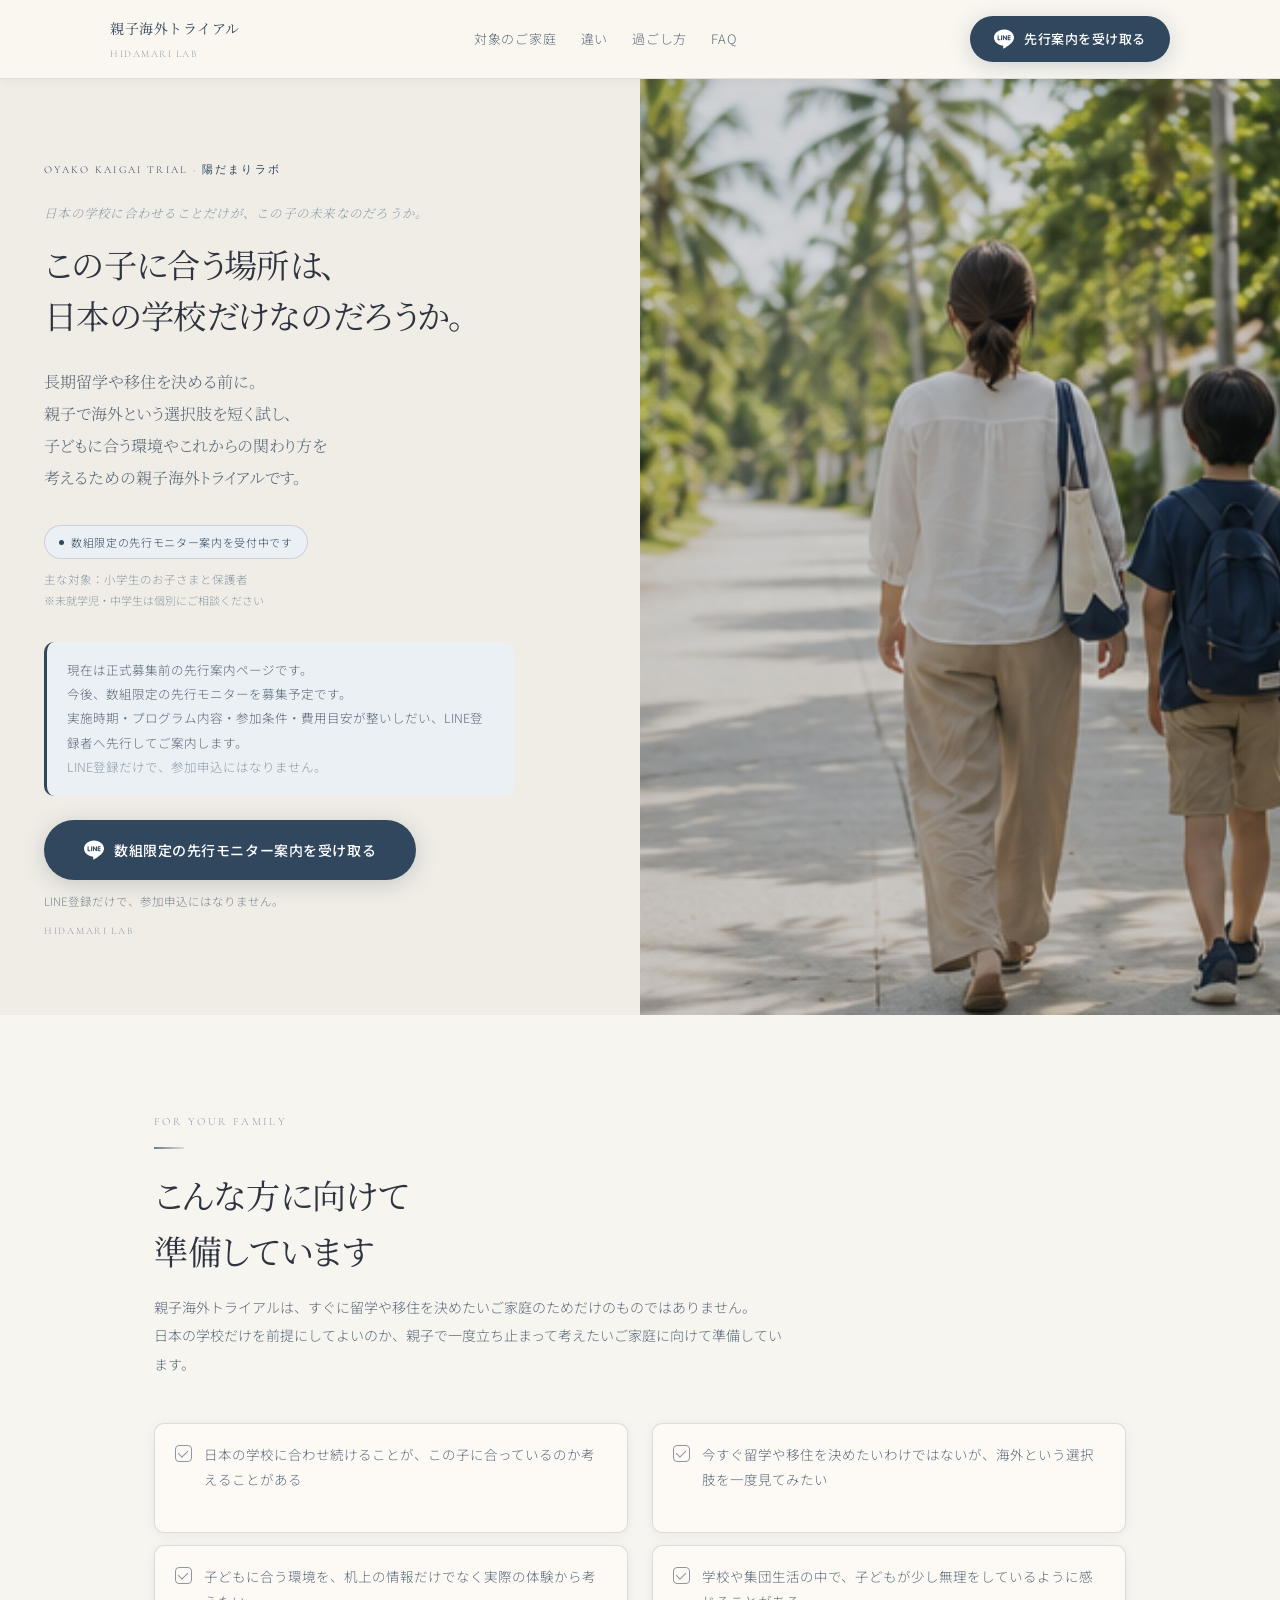
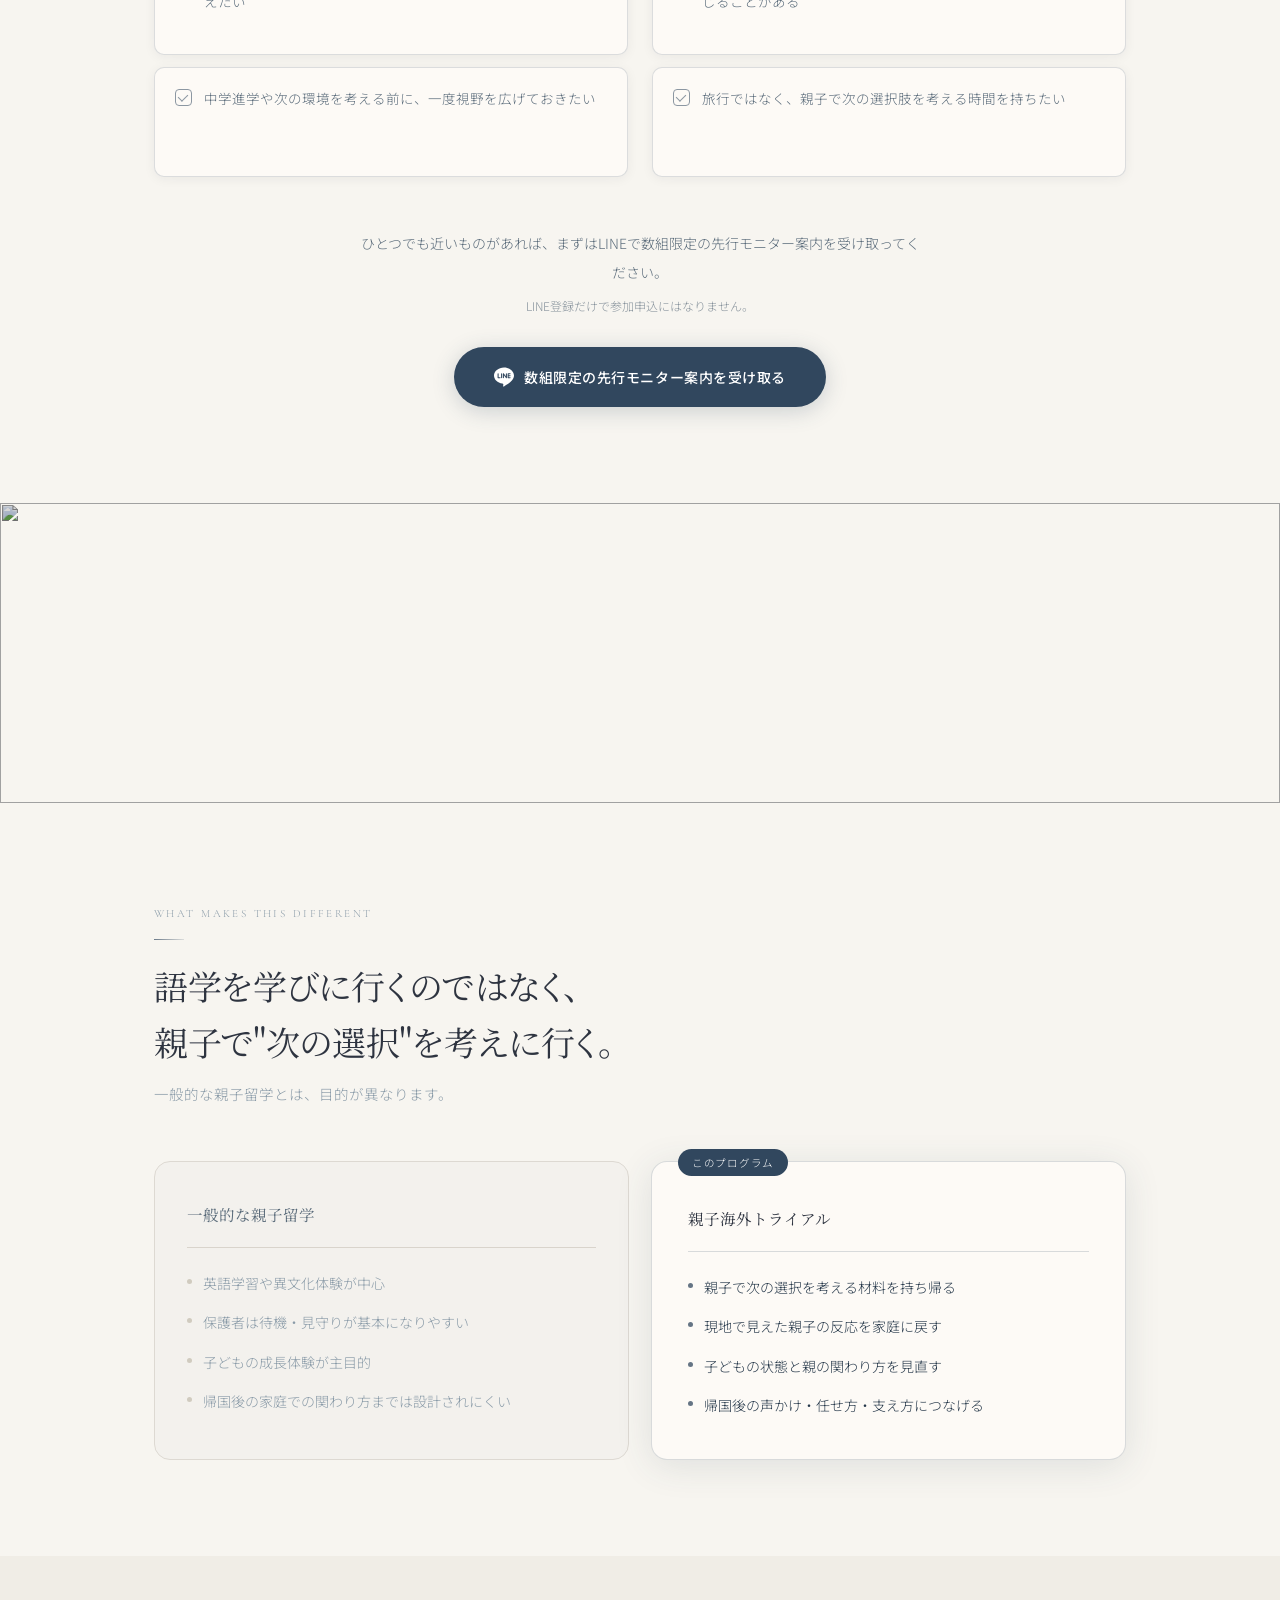
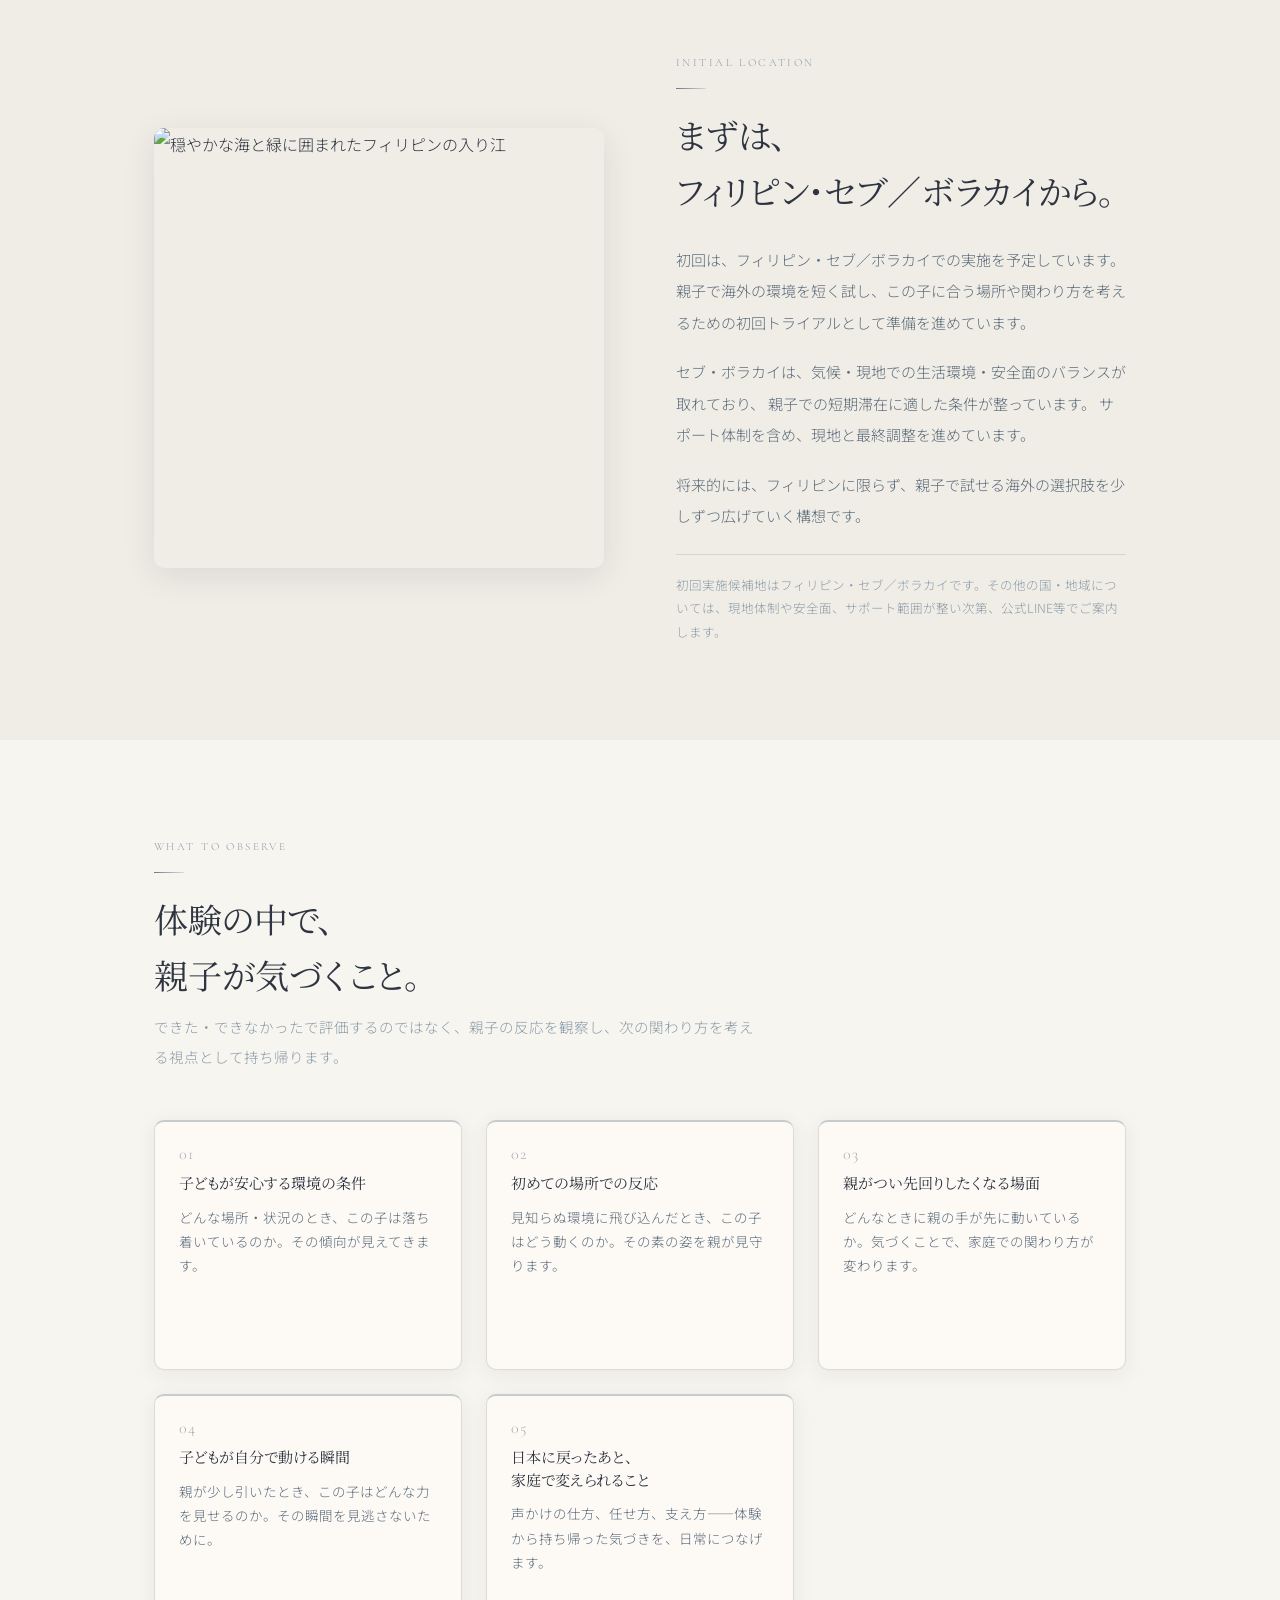
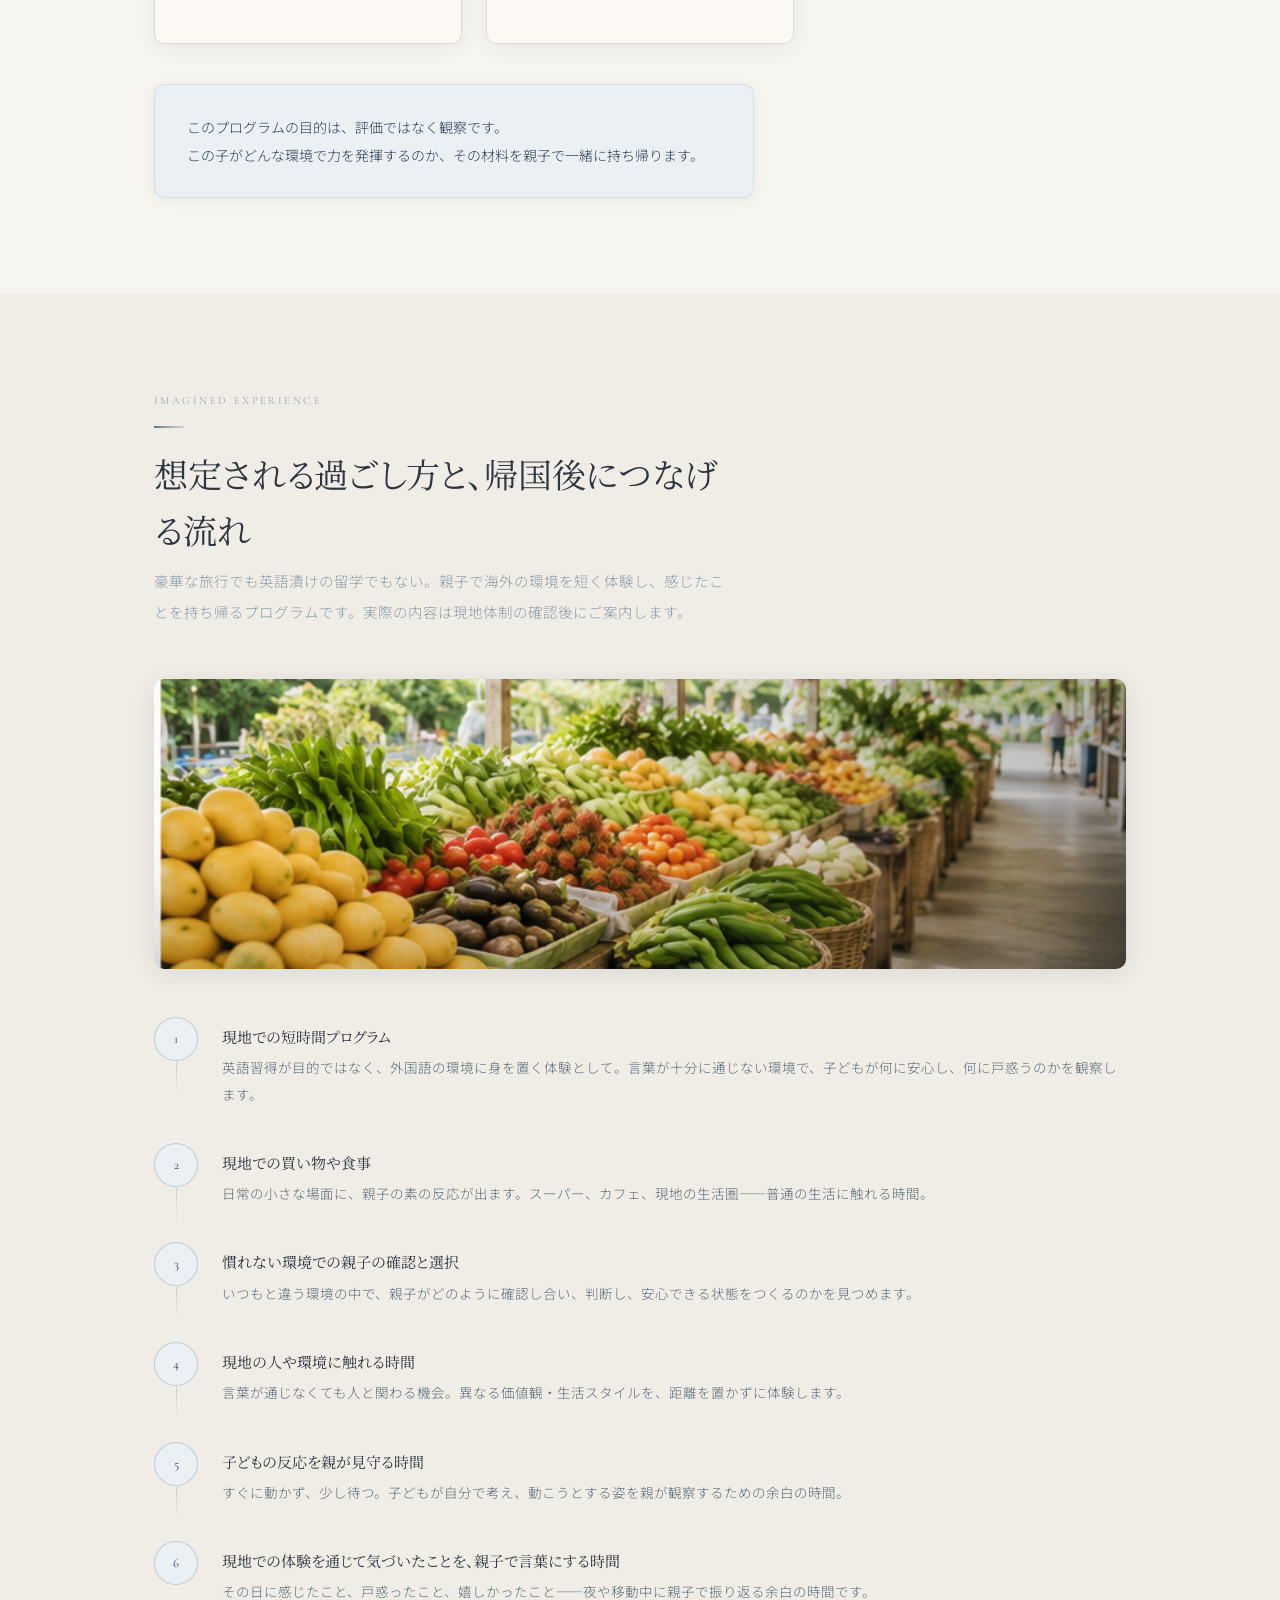
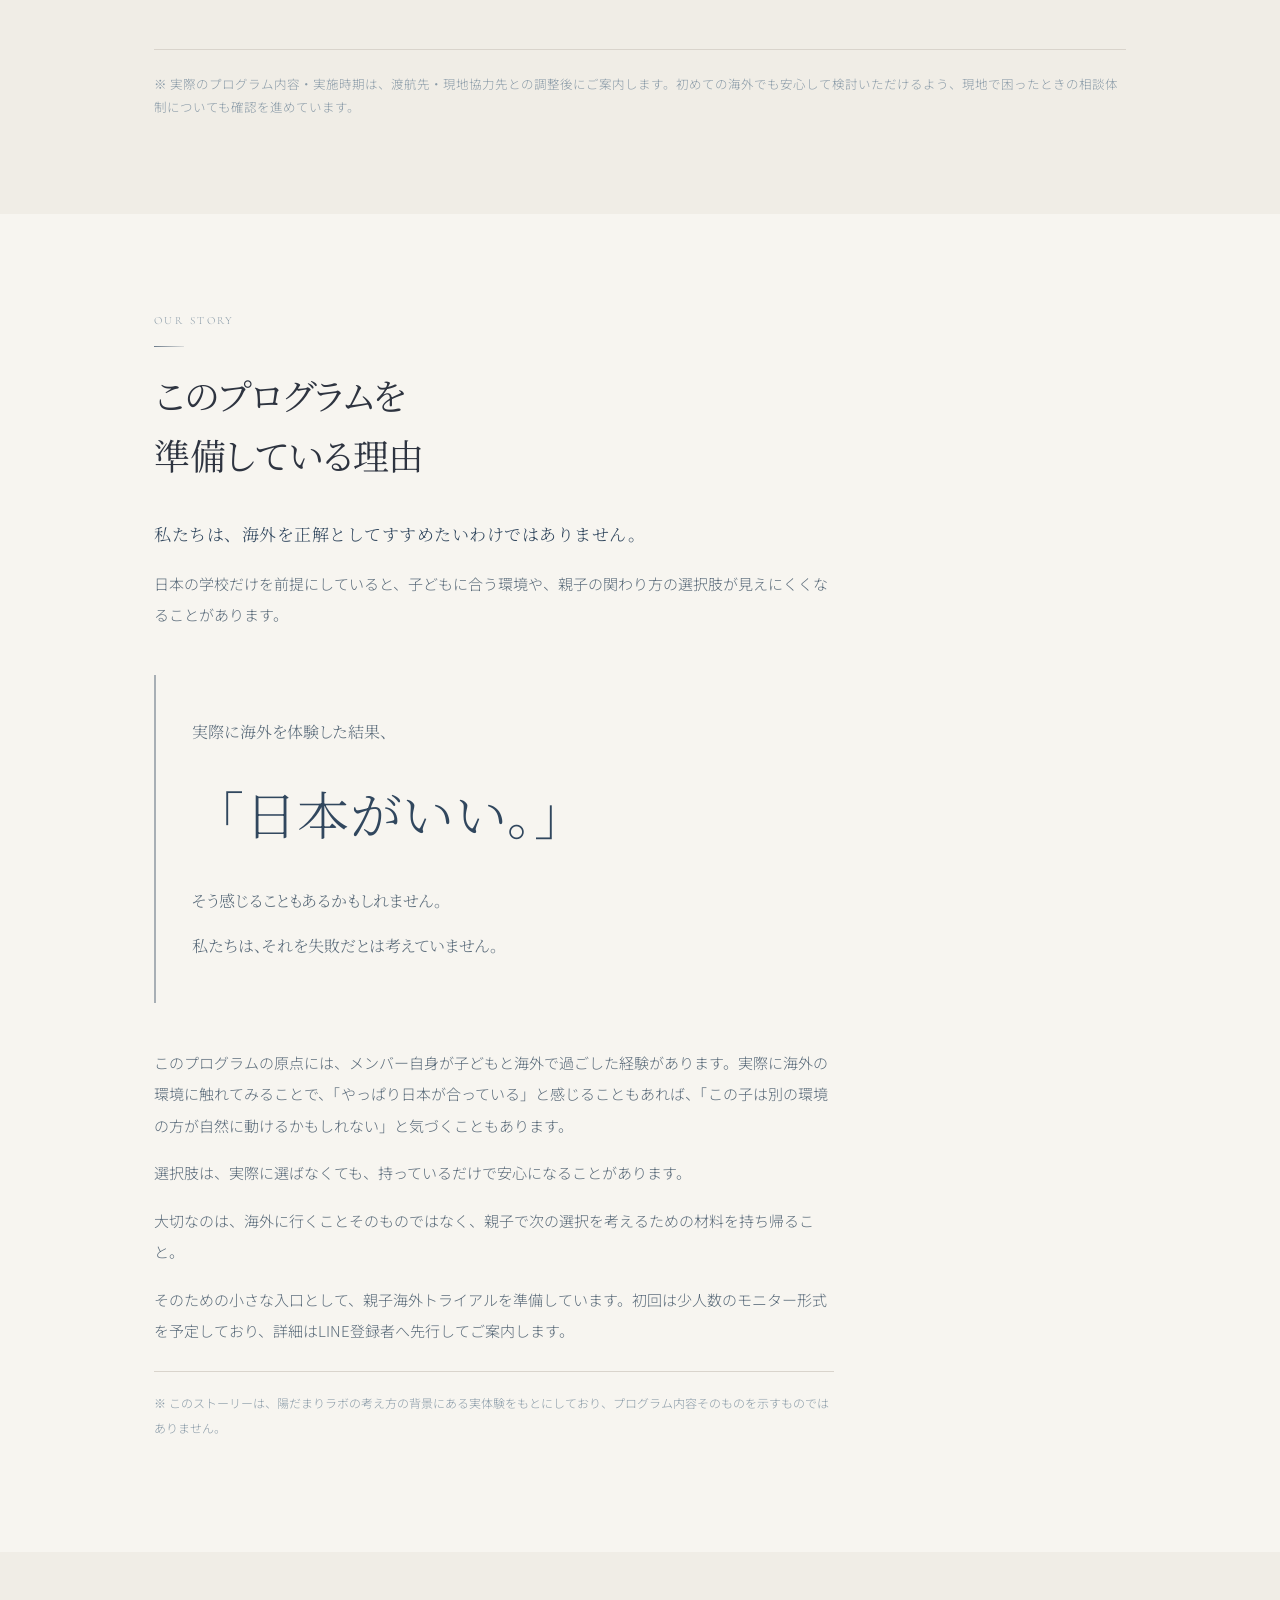
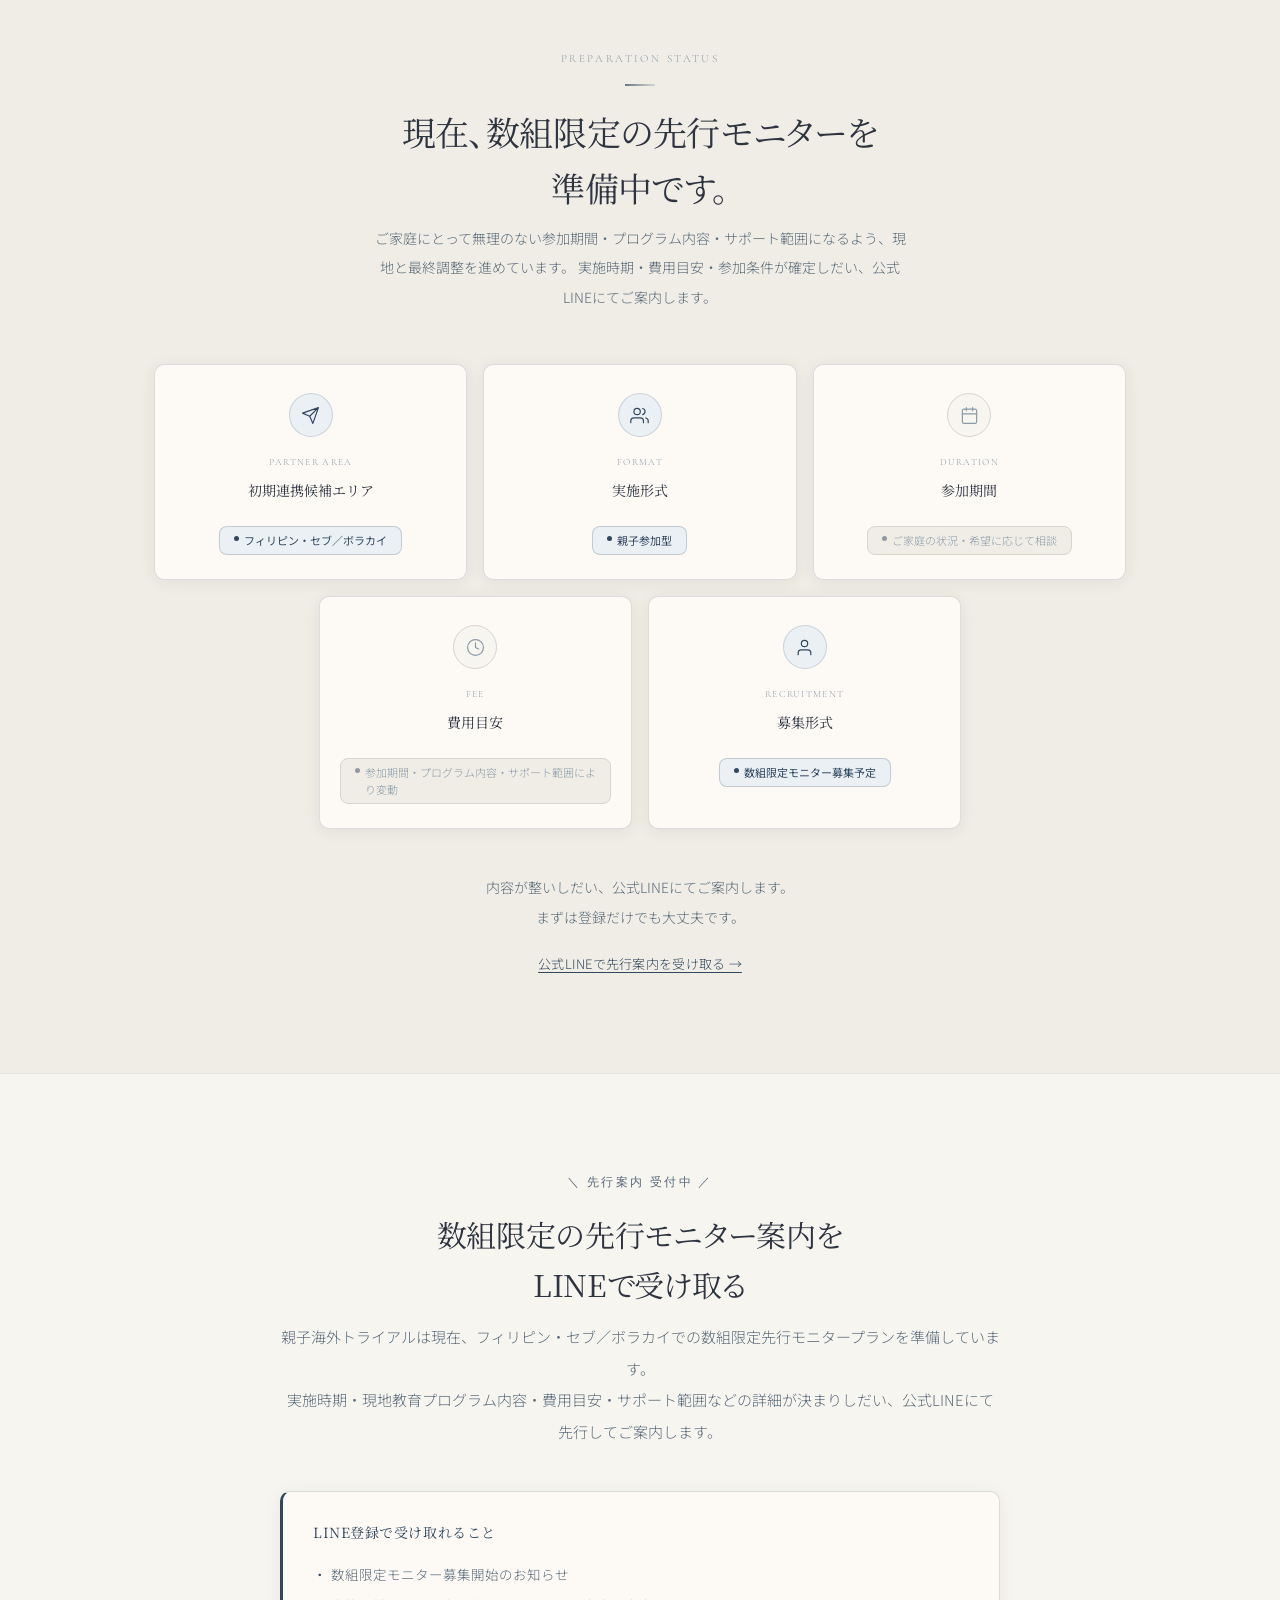
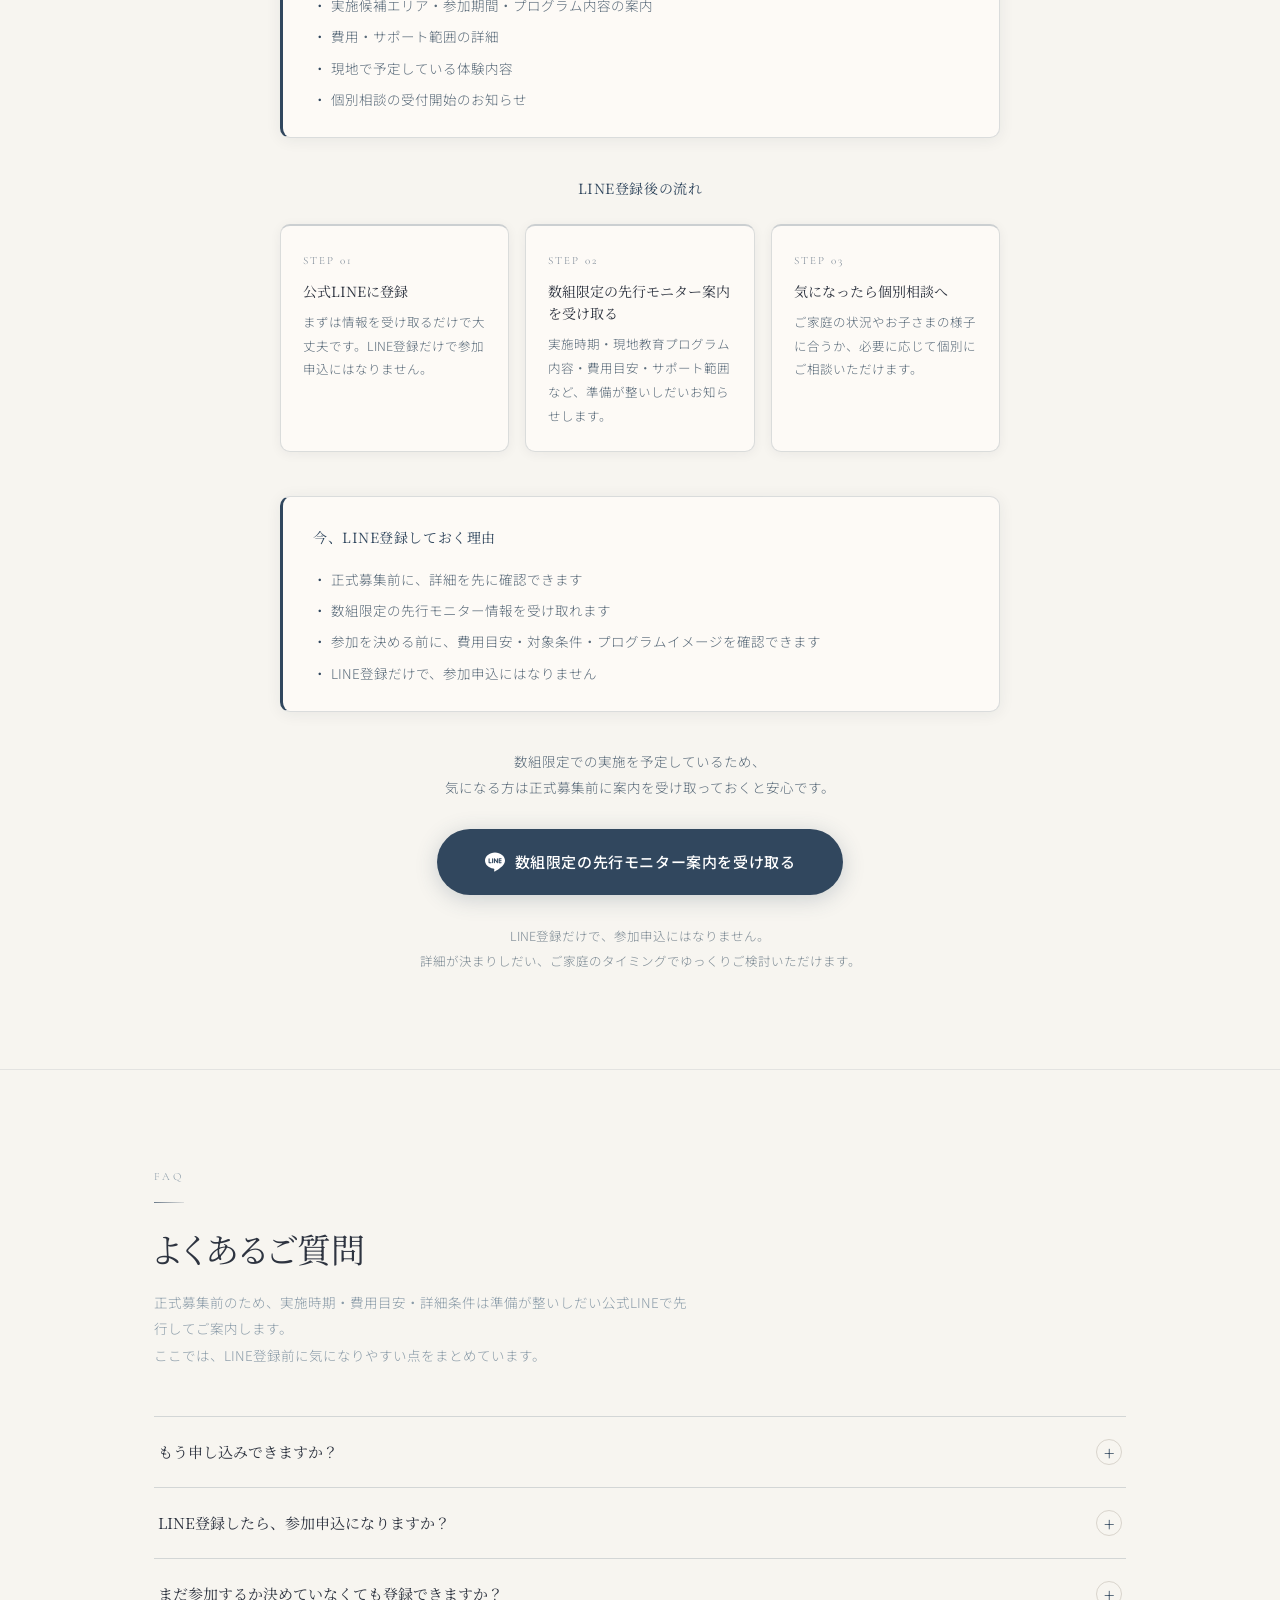
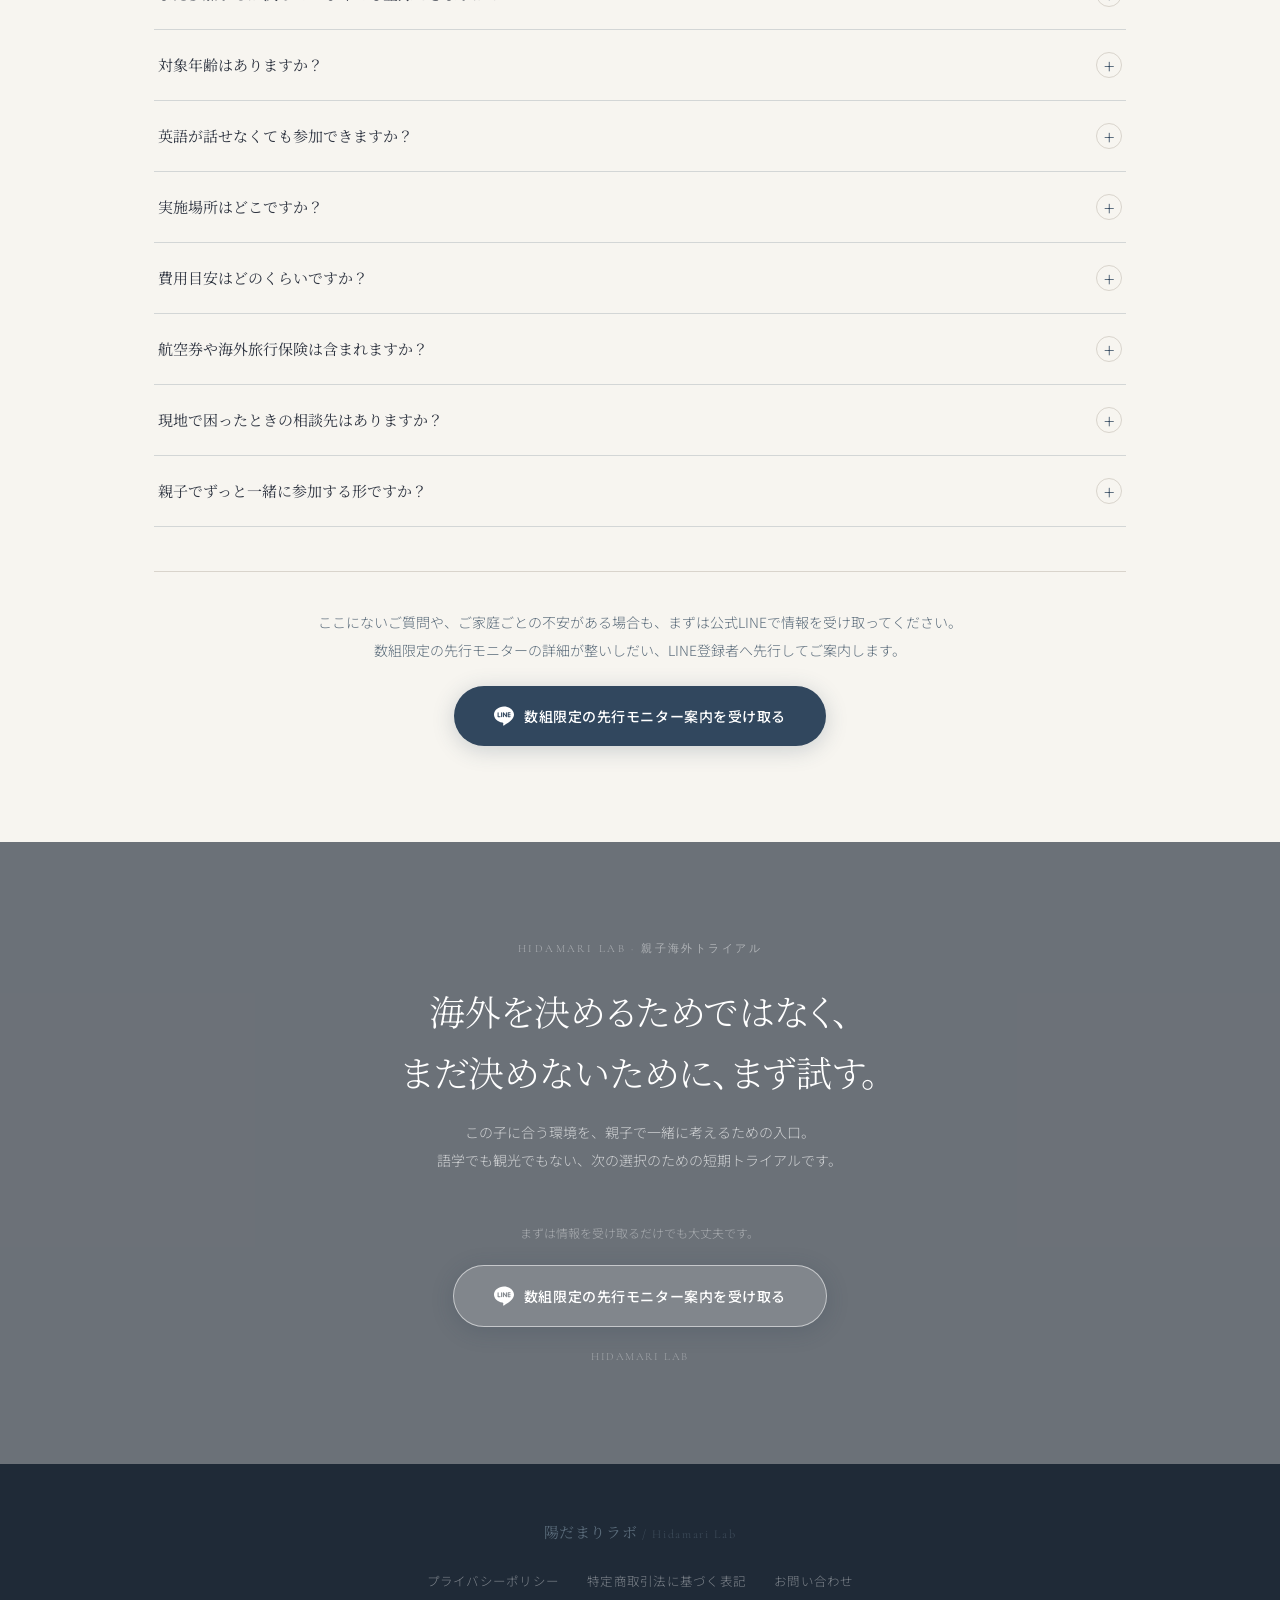
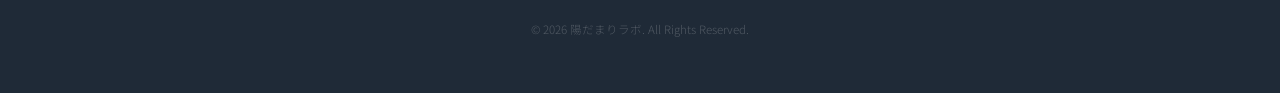
==== commit b11ac56f: "Add files via upload" ====
--- a/v2/index.html
+++ b/v2/index.html
@@ -1052,7 +1052,7 @@
     .final-bg {
       position: absolute;
       inset: 0;
-      background-image: url('./images/overseas-concept-path.png');
+      background-image: url('./images/palm-lined-street.png');
       background-size: cover;
       background-position: center;
     }
@@ -1249,7 +1249,7 @@
       width: 100%;
       height: 100%;
       object-fit: cover;
-      object-position: center 18%;
+      object-position: center 45%;
       display: block;
       filter: brightness(0.84) saturate(0.75);
     }
@@ -1394,14 +1394,17 @@
       <div class="hero-badge-wrap fi fi-d3">
         <span class="badge">
           <span class="badge-dot"></span>
-          初回モニターの先行案内を受付中です
+          数組限定の先行モニター案内を受付中です
         </span>
         <p style="font-size:11.5px;color:var(--c-hint);margin-top:10px;line-height:1.85;">主な対象：小学生のお子さまと保護者<br><span style="font-size:11px;">※未就学児・中学生は個別にご相談ください</span></p>
+      </div>
+      <div class="fi fi-d3" style="margin-bottom:24px;padding:16px 20px;background:var(--c-forest-lt);border-left:3px solid var(--c-forest);border-radius:var(--r-md);">
+        <p style="font-size:12.5px;color:var(--c-sub);line-height:1.95;margin:0;">現在は正式募集前の先行案内ページです。<br>今後、数組限定の先行モニターを募集予定です。<br>実施時期・プログラム内容・参加条件・費用目安が整いしだい、LINE登録者へ先行してご案内します。<br><span style="color:var(--c-hint);">LINE登録だけで、参加申込にはなりません。</span></p>
       </div>
       <div class="hero-cta-wrap fi fi-d4">
         <a href="#line-cta" class="btn-line">
           <svg viewBox="0 0 24 24" fill="currentColor"><path d="M19.365 9.863c.349 0 .63.285.63.631 0 .345-.281.63-.63.63H17.61v1.125h1.755c.349 0 .63.283.63.63 0 .344-.281.629-.63.629h-2.386c-.345 0-.627-.285-.627-.629V8.108c0-.345.282-.63.627-.63h2.386c.349 0 .63.285.63.63 0 .349-.281.63-.63.63H17.61v1.125h1.755zm-3.855 3.016c0 .27-.174.51-.432.596-.064.021-.133.031-.199.031-.211 0-.391-.09-.51-.25l-2.443-3.317v2.94c0 .344-.279.629-.631.629-.346 0-.626-.285-.626-.629V8.108c0-.27.173-.51.43-.595.06-.023.136-.033.194-.033.195 0 .375.104.495.254l2.462 3.33V8.108c0-.345.282-.63.63-.63.345 0 .63.285.63.63v4.771zm-5.741 0c0 .344-.282.629-.631.629-.345 0-.627-.285-.627-.629V8.108c0-.345.282-.63.627-.63.349 0 .631.285.631.63v4.771zm-2.466.629H4.917c-.345 0-.63-.285-.63-.629V8.108c0-.345.285-.63.63-.63.348 0 .63.285.63.63v4.141h1.756c.348 0 .629.283.629.63 0 .344-.281.629-.629.629M24 10.314C24 4.943 18.615.572 12 .572S0 4.943 0 10.314c0 4.811 4.27 8.842 10.035 9.608.391.082.923.258 1.058.59.12.301.079.766.038 1.08l-.164 1.02c-.045.301-.24 1.186 1.049.645 1.291-.539 6.916-4.078 9.436-6.975C23.176 14.393 24 12.458 24 10.314"/></svg>
-          LINEで先行案内を受け取る
+          数組限定の先行モニター案内を受け取る
         </a>
         <p class="hero-cta-note">LINE登録だけで、参加申込にはなりません。</p>
       </div>
@@ -1411,7 +1414,7 @@
   <div class="hero-img">
     <img
       src="./images/hero-parent-child.png"
-      alt="自然の中を歩く親子"
+      alt="南国の街を親子で歩く様子"
       loading="eager"
     >
   </div>
@@ -1461,12 +1464,12 @@
 
     <div class="forwhom-close fi">
       <p class="forwhom-close-text">
-        ひとつでも近いものがあれば、まずはLINEで初回モニターの先行案内を受け取ってください。
+        ひとつでも近いものがあれば、まずはLINEで数組限定の先行モニター案内を受け取ってください。
         <span class="forwhom-close-note">LINE登録だけで参加申込にはなりません。</span>
       </p>
       <a href="#line-cta" class="btn-line">
         <svg viewBox="0 0 24 24" fill="currentColor"><path d="M19.365 9.863c.349 0 .63.285.63.631 0 .345-.281.63-.63.63H17.61v1.125h1.755c.349 0 .63.283.63.63 0 .344-.281.629-.63.629h-2.386c-.345 0-.627-.285-.627-.629V8.108c0-.345.282-.63.627-.63h2.386c.349 0 .63.285.63.63 0 .349-.281.63-.63.63H17.61v1.125h1.755zm-3.855 3.016c0 .27-.174.51-.432.596-.064.021-.133.031-.199.031-.211 0-.391-.09-.51-.25l-2.443-3.317v2.94c0 .344-.279.629-.631.629-.346 0-.626-.285-.626-.629V8.108c0-.27.173-.51.43-.595.06-.023.136-.033.194-.033.195 0 .375.104.495.254l2.462 3.33V8.108c0-.345.282-.63.63-.63.345 0 .63.285.63.63v4.771zm-5.741 0c0 .344-.282.629-.631.629-.345 0-.627-.285-.627-.629V8.108c0-.345.282-.63.627-.63.349 0 .631.285.631.63v4.771zm-2.466.629H4.917c-.345 0-.63-.285-.63-.629V8.108c0-.345.285-.63.63-.63.348 0 .63.285.63.63v4.141h1.756c.348 0 .629.283.629.63 0 .344-.281.629-.629.629M24 10.314C24 4.943 18.615.572 12 .572S0 4.943 0 10.314c0 4.811 4.27 8.842 10.035 9.608.391.082.923.258 1.058.59.12.301.079.766.038 1.08l-.164 1.02c-.045.301-.24 1.186 1.049.645 1.291-.539 6.916-4.078 9.436-6.975C23.176 14.393 24 12.458 24 10.314"/></svg>
-        LINEで先行案内を受け取る
+        数組限定の先行モニター案内を受け取る
       </a>
     </div>
   </div>
@@ -1475,7 +1478,7 @@
 <!-- VISUAL DIVIDER -->
 <div class="sec-divider" aria-hidden="true">
   <img
-    src="./images/concept-airport.png"
+    src="./images/airport-departure-lounge.png"
     alt=""
     loading="lazy"
   >
@@ -1524,8 +1527,8 @@
     <div class="dest-layout">
       <div class="dest-img fi">
         <img
-          src="./images/philippines-nature.png"
-          alt="フィリピンの自然風景"
+          src="./images/quiet-philippines-bay.png"
+          alt="穏やかな海と緑に囲まれたフィリピンの入り江"
           loading="lazy"
         >
       </div>
@@ -1538,7 +1541,7 @@
           親子で海外の環境を短く試し、この子に合う場所や関わり方を考えるための初回トライアルとして準備を進めています。
         </p>
         <p>
-          セブ・ボラカイは、気候・英語環境・安全面のバランスが取れており、
+          セブ・ボラカイは、気候・現地での生活環境・安全面のバランスが取れており、
           親子での短期滞在に適した条件が整っています。
           サポート体制を含め、現地と最終調整を進めています。
         </p>
@@ -1615,7 +1618,7 @@
     <div class="itin-img-wrap fi">
       <img
         src="./images/philippines-market.png"
-        alt="フィリピンの市場・カラフルな食材の日常風景"
+        alt="フィリピンの市場に並ぶ果物"
         loading="lazy"
       >
     </div>
@@ -1638,8 +1641,8 @@
       <li class="itin-item fi fi-d3">
         <div class="itin-step"><span class="itin-n">3</span></div>
         <div class="itin-body">
-          <h3>親子での移動や生活体験</h3>
-          <p>交通手段を選ぶ、道を確認する、宿に戻る——旅の中の生活を、親子で一緒に経験します。</p>
+          <h3>慣れない環境での親子の確認と選択</h3>
+          <p>いつもと違う環境の中で、親子がどのように確認し合い、判断し、安心できる状態をつくるのかを見つめます。</p>
         </div>
       </li>
       <li class="itin-item fi fi-d4">
@@ -1659,13 +1662,13 @@
       <li class="itin-item fi">
         <div class="itin-step"><span class="itin-n">6</span></div>
         <div class="itin-body">
-          <h3>滞在中に気づいたことを、親子で言葉にする時間</h3>
+          <h3>現地での体験を通じて気づいたことを、親子で言葉にする時間</h3>
           <p>その日に感じたこと、戸惑ったこと、嬉しかったこと——夜や移動中に親子で振り返る余白の時間です。</p>
         </div>
       </li>
     </ul>
 
-    <p class="itin-note fi">※ 実際の滞在内容・日程は、渡航先・現地協力先との調整後にご案内します。現地での安全サポートも準備しています。</p>
+    <p class="itin-note fi">※ 実際のプログラム内容・実施時期は、渡航先・現地協力先との調整後にご案内します。初めての海外でも安心して検討いただけるよう、現地で困ったときの相談体制についても確認を進めています。</p>
   </div>
 </section>
 
@@ -1682,8 +1685,10 @@
         <p class="story-reason-lead">私たちは、海外を正解としてすすめたいわけではありません。</p>
         <p>日本の学校だけを前提にしていると、子どもに合う環境や、親子の関わり方の選択肢が見えにくくなることがあります。</p>
         <div class="story-quote-block">
+          <p class="story-quote-sub" style="margin-bottom:10px;">実際に海外を体験した結果、</p>
           <p class="story-big-quote">「日本がいい。」</p>
-          <p class="story-quote-sub">私たちは、それを失敗だとは考えていません。</p>
+          <p class="story-quote-sub">そう感じることもあるかもしれません。</p>
+          <p class="story-quote-sub" style="margin-top:12px;">私たちは、それを失敗だとは考えていません。</p>
         </div>
         <p>このプログラムの原点には、メンバー自身が子どもと海外で過ごした経験があります。実際に海外の環境に触れてみることで、「やっぱり日本が合っている」と感じることもあれば、「この子は別の環境の方が自然に動けるかもしれない」と気づくこともあります。</p>
         <p>選択肢は、実際に選ばなくても、持っているだけで安心になることがあります。</p>
@@ -1703,10 +1708,10 @@
     <div class="details-head fi">
       <span class="en-label en-label--c">Preparation Status</span>
       <div class="sec-rule sec-rule--c"></div>
-      <h2>現在、初回モニタープランを<br>準備中です。</h2>
+      <h2>現在、数組限定の先行モニターを<br>準備中です。</h2>
       <p style="font-size:14px;line-height:2.1;">
-        ご家庭にとって無理のない日程・滞在先・サポート範囲になるよう、現地と最終調整を進めています。
-        日程・費用・参加条件が確定しだい、公式LINEにてご案内します。
+        ご家庭にとって無理のない参加期間・プログラム内容・サポート範囲になるよう、現地と最終調整を進めています。
+        実施時期・費用目安・参加条件が確定しだい、公式LINEにてご案内します。
       </p>
     </div>
 
@@ -1715,8 +1720,8 @@
         <div class="st-icon" style="background:var(--c-forest-lt);color:var(--c-forest);">
           <svg viewBox="0 0 24 24" fill="none" stroke="currentColor" stroke-width="1.5" stroke-linecap="round" stroke-linejoin="round"><path d="M22 2L11 13M22 2l-7 20-4-9-9-4z"/></svg>
         </div>
-        <span class="st-en">Destination</span>
-        <span class="st-ja">初期実施予定地</span>
+        <span class="st-en">Partner Area</span>
+        <span class="st-ja">初期連携候補エリア</span>
         <span class="st-pill">フィリピン・セブ／ボラカイ</span>
       </div>
       <div class="st-card st-card--decided">
@@ -1732,7 +1737,7 @@
           <svg viewBox="0 0 24 24" fill="none" stroke="currentColor" stroke-width="1.5" stroke-linecap="round" stroke-linejoin="round"><rect x="3" y="4" width="18" height="18" rx="2"/><path d="M16 2v4M8 2v4M3 10h18"/></svg>
         </div>
         <span class="st-en">Duration</span>
-        <span class="st-ja">滞在日数</span>
+        <span class="st-ja">参加期間</span>
         <span class="st-pill">ご家庭の状況・希望に応じて相談</span>
       </div>
       <div class="st-card">
@@ -1740,8 +1745,8 @@
           <svg viewBox="0 0 24 24" fill="none" stroke="currentColor" stroke-width="1.5" stroke-linecap="round" stroke-linejoin="round"><path d="M12 2a10 10 0 100 20A10 10 0 0012 2z"/><path d="M12 6v6l4 2"/></svg>
         </div>
         <span class="st-en">Fee</span>
-        <span class="st-ja">費用</span>
-        <span class="st-pill">滞在日数・内容・サポート範囲により変動</span>
+        <span class="st-ja">費用目安</span>
+        <span class="st-pill">参加期間・プログラム内容・サポート範囲により変動</span>
       </div>
       <div class="st-card st-card--decided">
         <div class="st-icon" style="background:var(--c-forest-lt);color:var(--c-forest);">
@@ -1749,7 +1754,7 @@
         </div>
         <span class="st-en">Recruitment</span>
         <span class="st-ja">募集形式</span>
-        <span class="st-pill">初回モニター募集予定</span>
+        <span class="st-pill">数組限定モニター募集予定</span>
       </div>
     </div>
 
@@ -1758,12 +1763,7 @@
         内容が整いしだい、公式LINEにてご案内します。<br>
         まずは登録だけでも大丈夫です。
       </p>
-      <div style="margin-top:28px;">
-        <a href="#line-cta" class="btn-line">
-          <svg viewBox="0 0 24 24" fill="currentColor"><path d="M19.365 9.863c.349 0 .63.285.63.631 0 .345-.281.63-.63.63H17.61v1.125h1.755c.349 0 .63.283.63.63 0 .344-.281.629-.63.629h-2.386c-.345 0-.627-.285-.627-.629V8.108c0-.345.282-.63.627-.63h2.386c.349 0 .63.285.63.63 0 .349-.281.63-.63.63H17.61v1.125h1.755zm-3.855 3.016c0 .27-.174.51-.432.596-.064.021-.133.031-.199.031-.211 0-.391-.09-.51-.25l-2.443-3.317v2.94c0 .344-.279.629-.631.629-.346 0-.626-.285-.626-.629V8.108c0-.27.173-.51.43-.595.06-.023.136-.033.194-.033.195 0 .375.104.495.254l2.462 3.33V8.108c0-.345.282-.63.63-.63.345 0 .63.285.63.63v4.771zm-5.741 0c0 .344-.282.629-.631.629-.345 0-.627-.285-.627-.629V8.108c0-.345.282-.63.627-.63.349 0 .631.285.631.63v4.771zm-2.466.629H4.917c-.345 0-.63-.285-.63-.629V8.108c0-.345.285-.63.63-.63.348 0 .63.285.63.63v4.141h1.756c.348 0 .629.283.629.63 0 .344-.281.629-.629.629M24 10.314C24 4.943 18.615.572 12 .572S0 4.943 0 10.314c0 4.811 4.27 8.842 10.035 9.608.391.082.923.258 1.058.59.12.301.079.766.038 1.08l-.164 1.02c-.045.301-.24 1.186 1.049.645 1.291-.539 6.916-4.078 9.436-6.975C23.176 14.393 24 12.458 24 10.314"/></svg>
-          LINEで先行案内を受け取る
-        </a>
-      </div>
+      <p style="margin-top:14px;font-size:13px;"><a href="#line-cta" style="color:var(--c-forest);text-decoration:underline;text-underline-offset:3px;letter-spacing:0.02em;">公式LINEで先行案内を受け取る →</a></p>
     </div>
   </div>
 </section>
@@ -1774,17 +1774,17 @@
 <section class="sec sec--cta line-cta-sec" id="line-cta">
   <div class="line-cta-inner fi">
     <span class="line-micro">＼ 先行案内 受付中 ／</span>
-    <h2>初回モニターの先行案内を<br>LINEで受け取る</h2>
+    <h2>数組限定の先行モニター案内を<br>LINEで受け取る</h2>
     <p class="line-cta-desc">
-      親子海外トライアルは現在、フィリピン・セブ／ボラカイでの初回モニタープランを準備しています。<br>
-      日程・滞在先・費用・サポート範囲などの詳細が決まりしだい、公式LINEにて先行してご案内します。
+      親子海外トライアルは現在、フィリピン・セブ／ボラカイでの数組限定先行モニタープランを準備しています。<br>
+      実施時期・現地教育プログラム内容・費用目安・サポート範囲などの詳細が決まりしだい、公式LINEにて先行してご案内します。
     </p>
 
     <div class="line-benefits">
       <p class="line-benefits-title">LINE登録で受け取れること</p>
       <ul class="line-benefits-list">
-        <li>初回モニター募集開始のお知らせ</li>
-        <li>実施予定地・日程・滞在日数の案内</li>
+        <li>数組限定モニター募集開始のお知らせ</li>
+        <li>実施候補エリア・参加期間・プログラム内容の案内</li>
         <li>費用・サポート範囲の詳細</li>
         <li>現地で予定している体験内容</li>
         <li>個別相談の受付開始のお知らせ</li>
@@ -1801,8 +1801,8 @@
         </div>
         <div class="line-step-card">
           <span class="line-step-num">STEP 02</span>
-          <h4>初回モニターの先行案内を受け取る</h4>
-          <p>日程・滞在先・費用・サポート範囲など、準備が整いしだいお知らせします。</p>
+          <h4>数組限定の先行モニター案内を受け取る</h4>
+          <p>実施時期・現地教育プログラム内容・費用目安・サポート範囲など、準備が整いしだいお知らせします。</p>
         </div>
         <div class="line-step-card">
           <span class="line-step-num">STEP 03</span>
@@ -1812,10 +1812,25 @@
       </div>
     </div>
 
+    <div class="line-benefits">
+      <p class="line-benefits-title">今、LINE登録しておく理由</p>
+      <ul class="line-benefits-list">
+        <li>正式募集前に、詳細を先に確認できます</li>
+        <li>数組限定の先行モニター情報を受け取れます</li>
+        <li>参加を決める前に、費用目安・対象条件・プログラムイメージを確認できます</li>
+        <li>LINE登録だけで、参加申込にはなりません</li>
+      </ul>
+    </div>
+
+    <p style="font-size:13.5px;color:var(--c-sub);line-height:1.95;margin-bottom:28px;">
+      数組限定での実施を予定しているため、<br>
+      気になる方は正式募集前に案内を受け取っておくと安心です。
+    </p>
+
     <div class="line-cta-btn-wrap">
       <a href="#" class="btn-line" style="padding:18px 48px;font-size:15px;">
         <svg viewBox="0 0 24 24" fill="currentColor"><path d="M19.365 9.863c.349 0 .63.285.63.631 0 .345-.281.63-.63.63H17.61v1.125h1.755c.349 0 .63.283.63.63 0 .344-.281.629-.63.629h-2.386c-.345 0-.627-.285-.627-.629V8.108c0-.345.282-.63.627-.63h2.386c.349 0 .63.285.63.63 0 .349-.281.63-.63.63H17.61v1.125h1.755zm-3.855 3.016c0 .27-.174.51-.432.596-.064.021-.133.031-.199.031-.211 0-.391-.09-.51-.25l-2.443-3.317v2.94c0 .344-.279.629-.631.629-.346 0-.626-.285-.626-.629V8.108c0-.27.173-.51.43-.595.06-.023.136-.033.194-.033.195 0 .375.104.495.254l2.462 3.33V8.108c0-.345.282-.63.63-.63.345 0 .63.285.63.63v4.771zm-5.741 0c0 .344-.282.629-.631.629-.345 0-.627-.285-.627-.629V8.108c0-.345.282-.63.627-.63.349 0 .631.285.631.63v4.771zm-2.466.629H4.917c-.345 0-.63-.285-.63-.629V8.108c0-.345.285-.63.63-.63.348 0 .63.285.63.63v4.141h1.756c.348 0 .629.283.629.63 0 .344-.281.629-.629.629M24 10.314C24 4.943 18.615.572 12 .572S0 4.943 0 10.314c0 4.811 4.27 8.842 10.035 9.608.391.082.923.258 1.058.59.12.301.079.766.038 1.08l-.164 1.02c-.045.301-.24 1.186 1.049.645 1.291-.539 6.916-4.078 9.436-6.975C23.176 14.393 24 12.458 24 10.314"/></svg>
-        LINEで先行案内を受け取る
+        数組限定の先行モニター案内を受け取る
       </a>
     </div>
     <p class="line-reassure">
@@ -1834,7 +1849,7 @@
       <span class="en-label">FAQ</span>
       <div class="sec-rule"></div>
       <h2>よくあるご質問</h2>
-      <p class="faq-lead">正式募集前のため、日程・費用・詳細条件は準備が整いしだい公式LINEで先行してご案内します。<br>ここでは、LINE登録前に気になりやすい点をまとめています。</p>
+      <p class="faq-lead">正式募集前のため、実施時期・費用目安・詳細条件は準備が整いしだい公式LINEで先行してご案内します。<br>ここでは、LINE登録前に気になりやすい点をまとめています。</p>
     </div>
 
     <div class="faq-list fi">
@@ -1846,7 +1861,7 @@
         </button>
         <div class="faq-a" role="region" aria-hidden="true">
           <div class="faq-a-inner">
-            <p>現在は初回モニタープランの準備中です。正式な申込受付はまだ開始していません。日程・費用・参加条件などが整いしだい、公式LINEにて先行してご案内します。</p>
+            <p>現在は数組限定の先行モニタープランの準備中です。正式な申込受付はまだ開始していません。実施時期・費用目安・参加条件などが整いしだい、公式LINEにて先行してご案内します。</p>
           </div>
         </div>
       </div>
@@ -1870,7 +1885,7 @@
         </button>
         <div class="faq-a" role="region" aria-hidden="true">
           <div class="faq-a-inner">
-            <p>はい。まだ迷っている方、情報収集の段階の方もご登録いただけます。初回モニターの詳細が決まりしだい、LINEで先行してご案内します。</p>
+            <p>はい。まだ迷っている方、情報収集の段階の方もご登録いただけます。数組限定の先行モニターの詳細が決まりしだい、LINEで先行してご案内します。</p>
           </div>
         </div>
       </div>
@@ -1906,19 +1921,19 @@
         </button>
         <div class="faq-a" role="region" aria-hidden="true">
           <div class="faq-a-inner">
-            <p>初期展開はフィリピンのセブ・ボラカイを中心に準備しています。将来的には他の国や地域への展開も検討していますが、現時点では初回モニターの詳細が決まりしだいLINEでご案内します。</p>
+            <p>初期展開はフィリピンのセブ・ボラカイを中心に準備しています。将来的には他の国や地域への展開も検討していますが、現時点では数組限定の先行モニターの詳細が決まりしだいLINEでご案内します。</p>
           </div>
         </div>
       </div>
 
       <div class="faq-item">
         <button class="faq-q" aria-expanded="false">
-          費用はどのくらいですか？
+          費用目安はどのくらいですか？
           <span class="faq-icon">+</span>
         </button>
         <div class="faq-a" role="region" aria-hidden="true">
           <div class="faq-a-inner">
-            <p>滞在日数・滞在先・プログラム内容・サポート範囲により変動します。詳細は初回モニターの内容が整いしだい、LINE登録者へ先行してご案内します。</p>
+            <p>参加期間・現地教育プログラム内容・サポート範囲により変動します。詳細は数組限定の先行モニターの内容が整いしだい、LINE登録者へ先行してご案内します。</p>
           </div>
         </div>
       </div>
@@ -1942,7 +1957,7 @@
         </button>
         <div class="faq-a" role="region" aria-hidden="true">
           <div class="faq-a-inner">
-            <p>初回モニターでは、現地での基本的な相談窓口やサポート体制を確認しながら準備を進めています。具体的なサポート範囲は、プログラム詳細とあわせてご案内します。</p>
+            <p>数組限定の先行モニターでは、現地での基本的な相談窓口やサポート体制を確認しながら準備を進めています。具体的なサポート範囲は、プログラム詳細とあわせてご案内します。</p>
           </div>
         </div>
       </div>
@@ -1962,10 +1977,10 @@
     </div>
 
     <div class="faq-cta-note fi">
-      <p>ここにないご質問や、ご家庭ごとの不安がある場合も、まずは公式LINEで情報を受け取ってください。<br>初回モニターの詳細が整いしだい、LINE登録者へ先行してご案内します。</p>
+      <p>ここにないご質問や、ご家庭ごとの不安がある場合も、まずは公式LINEで情報を受け取ってください。<br>数組限定の先行モニターの詳細が整いしだい、LINE登録者へ先行してご案内します。</p>
       <a href="#line-cta" class="btn-line">
         <svg viewBox="0 0 24 24" fill="currentColor"><path d="M19.365 9.863c.349 0 .63.285.63.631 0 .345-.281.63-.63.63H17.61v1.125h1.755c.349 0 .63.283.63.63 0 .344-.281.629-.63.629h-2.386c-.345 0-.627-.285-.627-.629V8.108c0-.345.282-.63.627-.63h2.386c.349 0 .63.285.63.63 0 .349-.281.63-.63.63H17.61v1.125h1.755zm-3.855 3.016c0 .27-.174.51-.432.596-.064.021-.133.031-.199.031-.211 0-.391-.09-.51-.25l-2.443-3.317v2.94c0 .344-.279.629-.631.629-.346 0-.626-.285-.626-.629V8.108c0-.27.173-.51.43-.595.06-.023.136-.033.194-.033.195 0 .375.104.495.254l2.462 3.33V8.108c0-.345.282-.63.63-.63.345 0 .63.285.63.63v4.771zm-5.741 0c0 .344-.282.629-.631.629-.345 0-.627-.285-.627-.629V8.108c0-.345.282-.63.627-.63.349 0 .631.285.631.63v4.771zm-2.466.629H4.917c-.345 0-.63-.285-.63-.629V8.108c0-.345.285-.63.63-.63.348 0 .63.285.63.63v4.141h1.756c.348 0 .629.283.629.63 0 .344-.281.629-.629.629M24 10.314C24 4.943 18.615.572 12 .572S0 4.943 0 10.314c0 4.811 4.27 8.842 10.035 9.608.391.082.923.258 1.058.59.12.301.079.766.038 1.08l-.164 1.02c-.045.301-.24 1.186 1.049.645 1.291-.539 6.916-4.078 9.436-6.975C23.176 14.393 24 12.458 24 10.314"/></svg>
-        LINEで先行案内を受け取る
+        数組限定の先行モニター案内を受け取る
       </a>
     </div>
 
@@ -1991,7 +2006,7 @@
     <span class="final-micro">まずは情報を受け取るだけでも大丈夫です。</span>
     <a href="#line-cta" class="btn-line" style="background:rgba(255,255,255,0.15);color:#ffffff;border:1.5px solid rgba(255,255,255,0.55);box-shadow:0 4px 22px rgba(44,62,80,0.22);">
       <svg viewBox="0 0 24 24" fill="currentColor"><path d="M19.365 9.863c.349 0 .63.285.63.631 0 .345-.281.63-.63.63H17.61v1.125h1.755c.349 0 .63.283.63.63 0 .344-.281.629-.63.629h-2.386c-.345 0-.627-.285-.627-.629V8.108c0-.345.282-.63.627-.63h2.386c.349 0 .63.285.63.63 0 .349-.281.63-.63.63H17.61v1.125h1.755zm-3.855 3.016c0 .27-.174.51-.432.596-.064.021-.133.031-.199.031-.211 0-.391-.09-.51-.25l-2.443-3.317v2.94c0 .344-.279.629-.631.629-.346 0-.626-.285-.626-.629V8.108c0-.27.173-.51.43-.595.06-.023.136-.033.194-.033.195 0 .375.104.495.254l2.462 3.33V8.108c0-.345.282-.63.63-.63.345 0 .63.285.63.63v4.771zm-5.741 0c0 .344-.282.629-.631.629-.345 0-.627-.285-.627-.629V8.108c0-.345.282-.63.627-.63.349 0 .631.285.631.63v4.771zm-2.466.629H4.917c-.345 0-.63-.285-.63-.629V8.108c0-.345.285-.63.63-.63.348 0 .63.285.63.63v4.141h1.756c.348 0 .629.283.629.63 0 .344-.281.629-.629.629M24 10.314C24 4.943 18.615.572 12 .572S0 4.943 0 10.314c0 4.811 4.27 8.842 10.035 9.608.391.082.923.258 1.058.59.12.301.079.766.038 1.08l-.164 1.02c-.045.301-.24 1.186 1.049.645 1.291-.539 6.916-4.078 9.436-6.975C23.176 14.393 24 12.458 24 10.314"/></svg>
-      LINEで先行案内を受け取る
+      数組限定の先行モニター案内を受け取る
     </a>
     <p style="font-size:11px;color:rgba(255,255,255,0.38);margin-top:18px;font-family:var(--ff-en);letter-spacing:0.14em;text-transform:uppercase;">Hidamari Lab</p>
   </div>
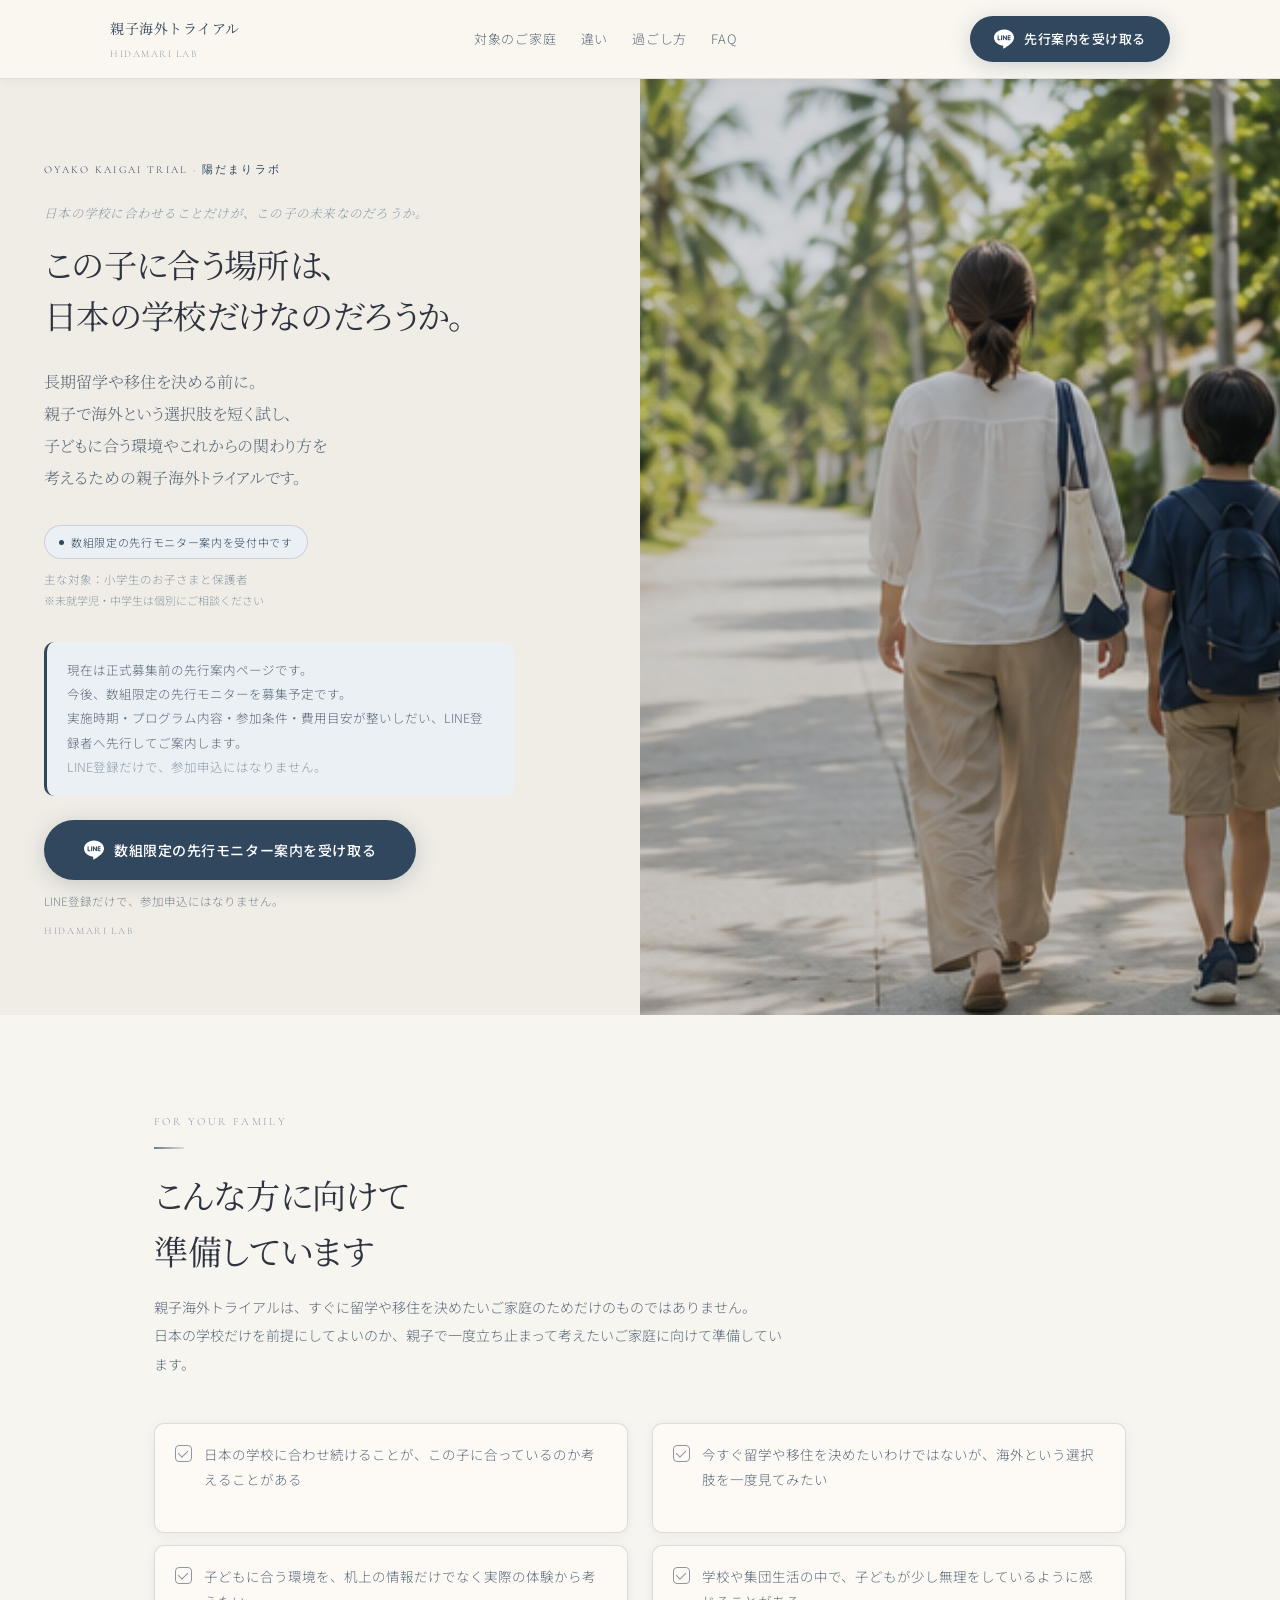
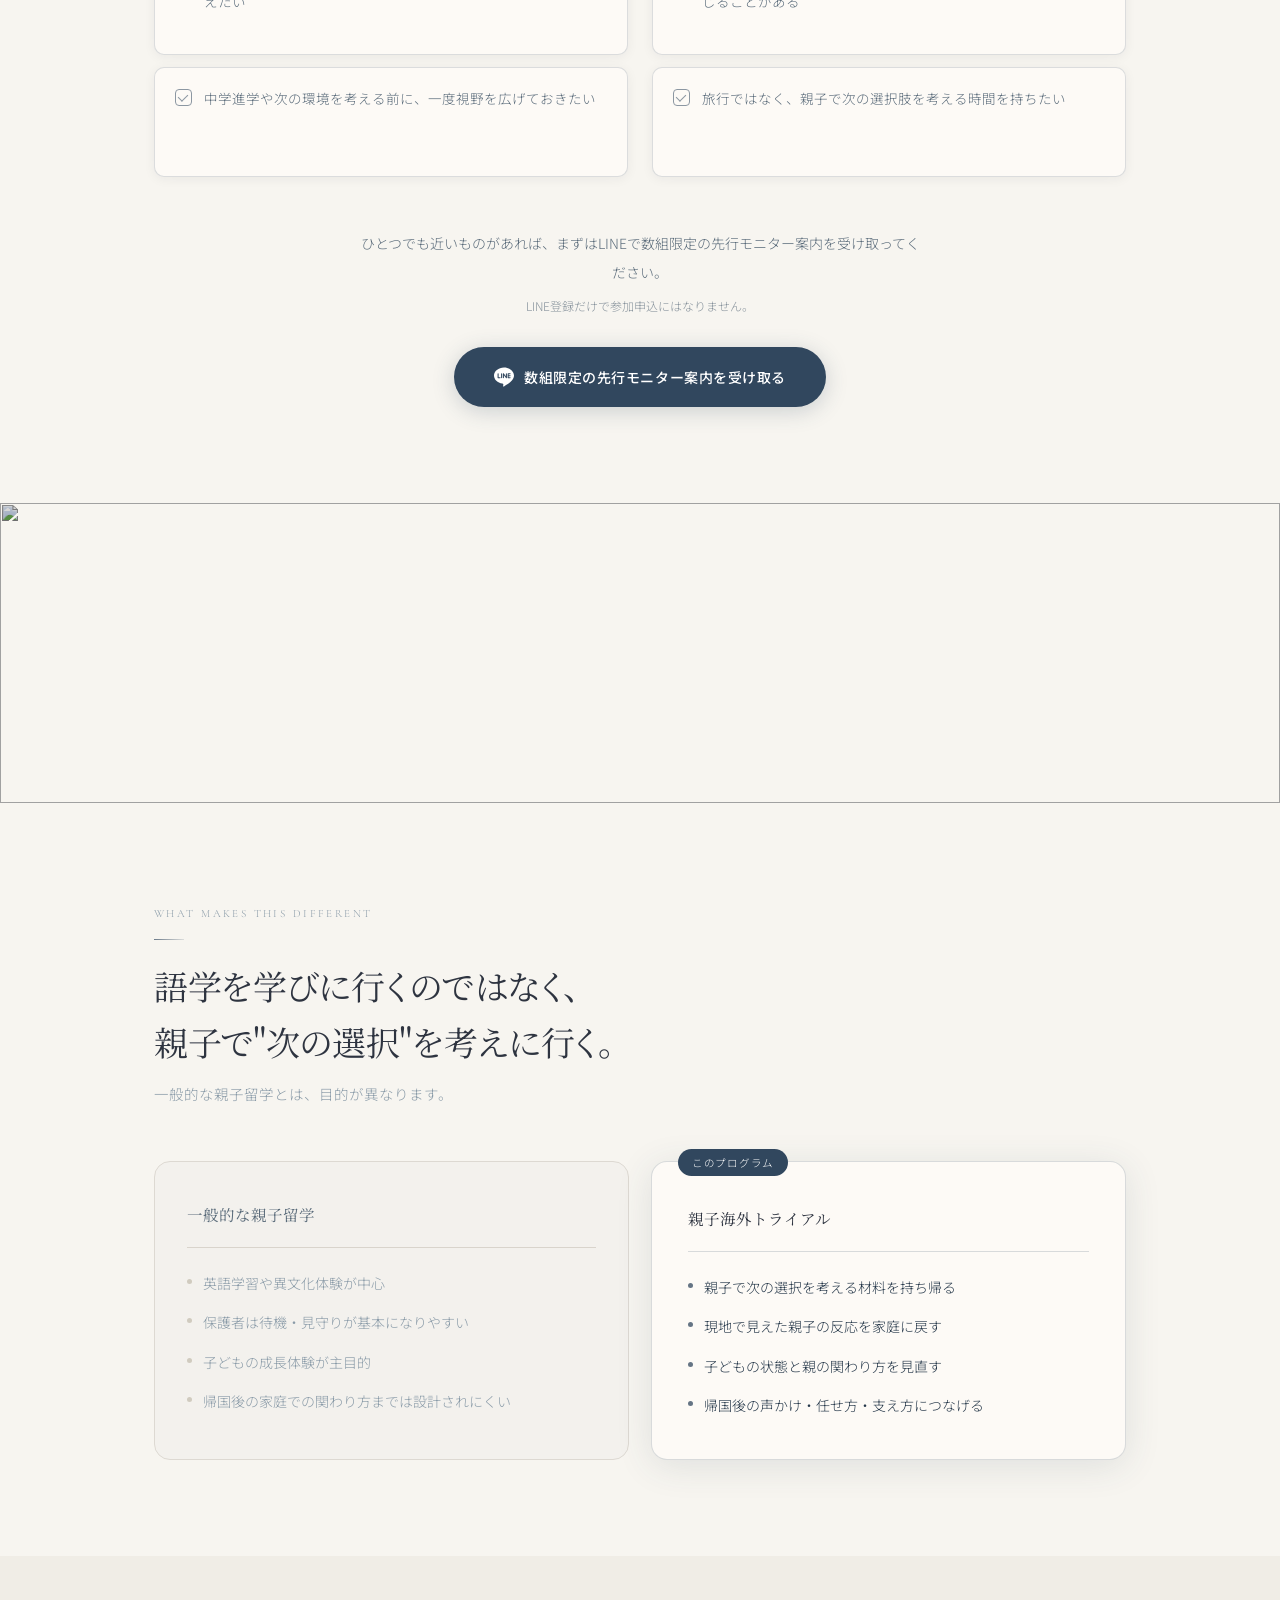
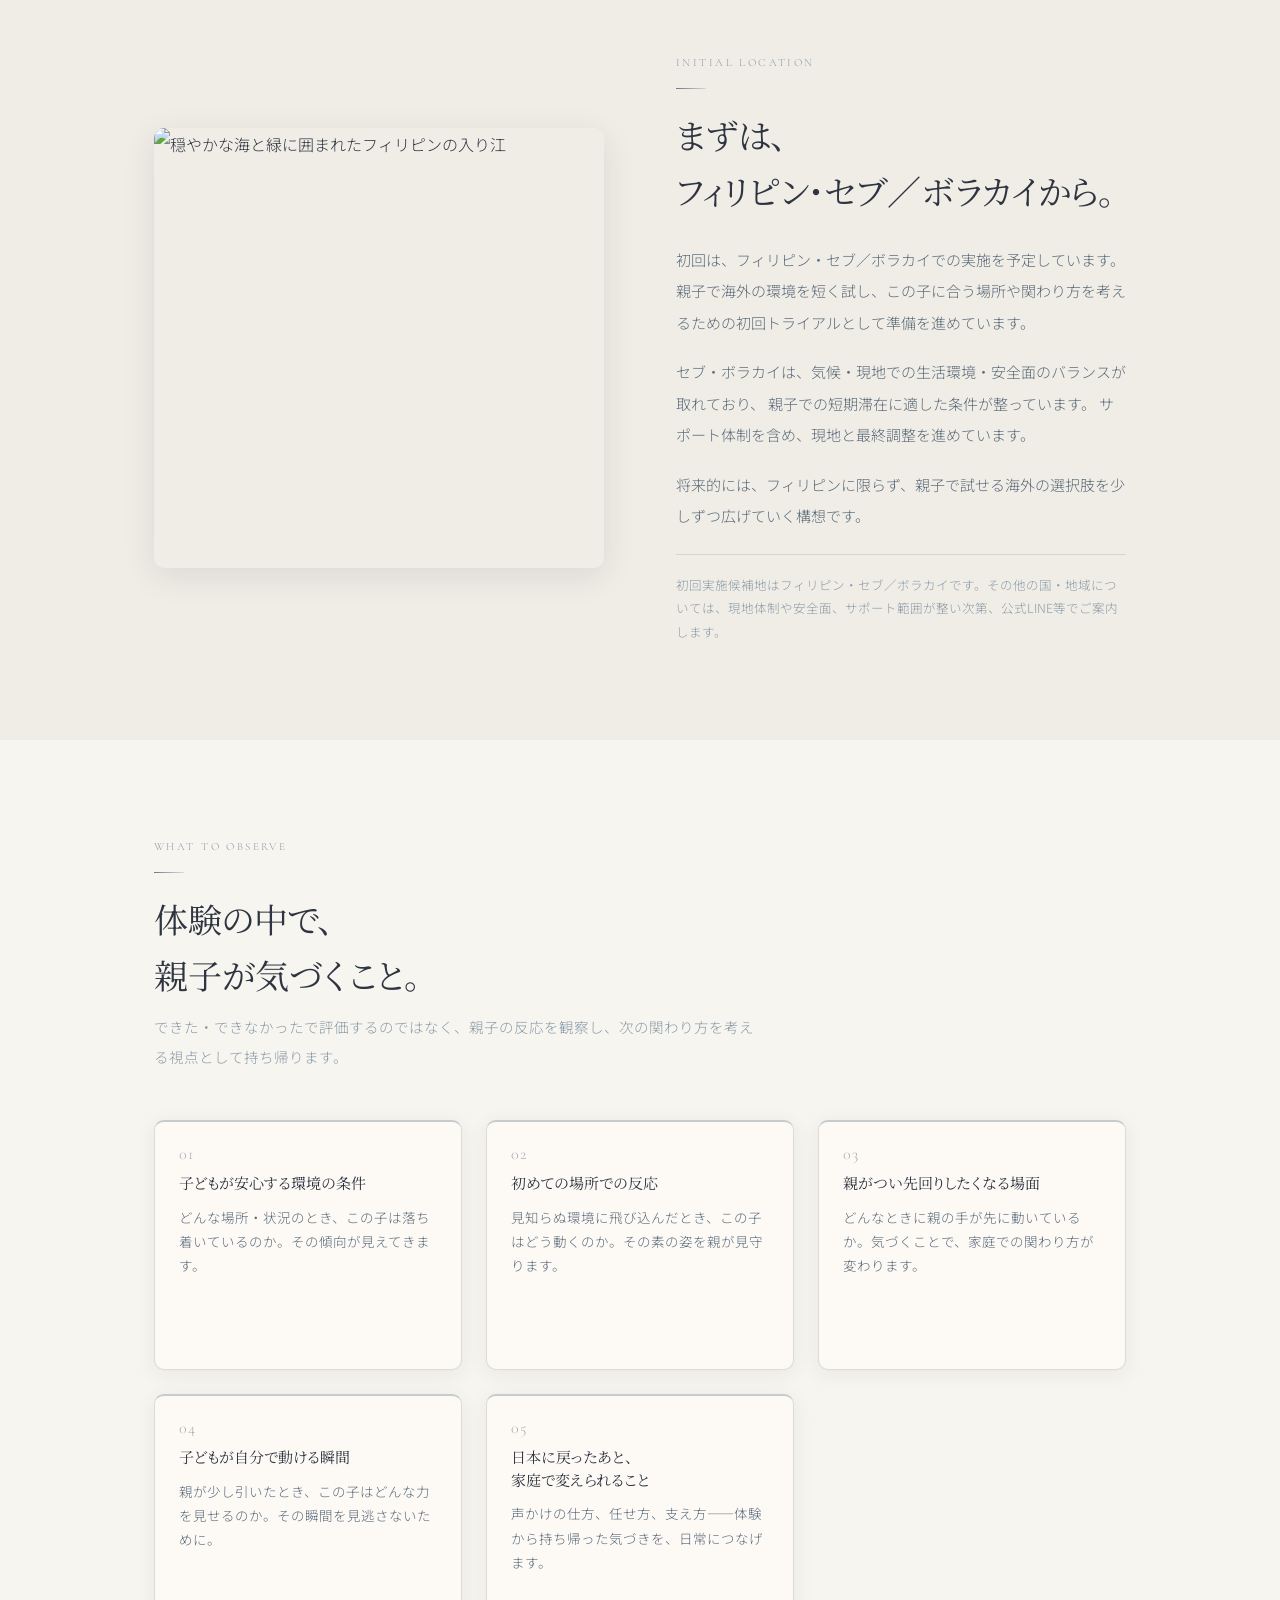
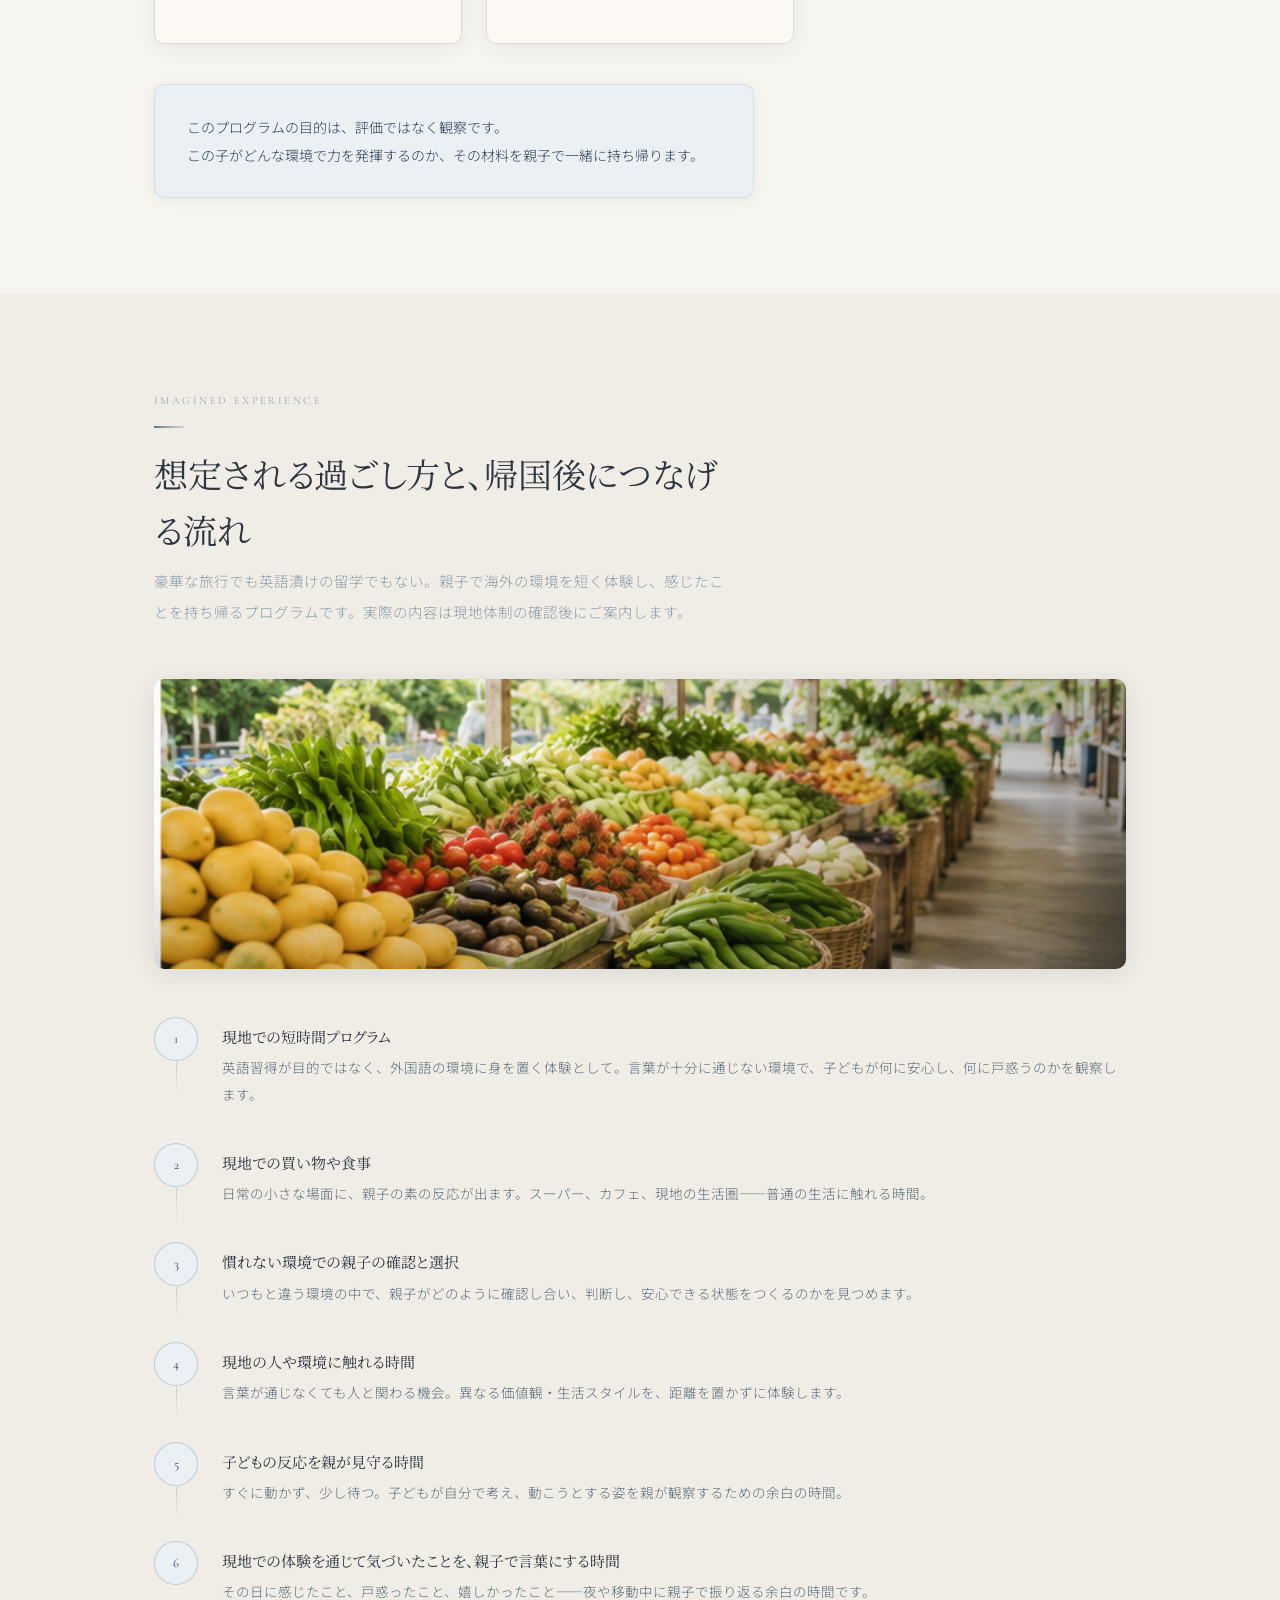
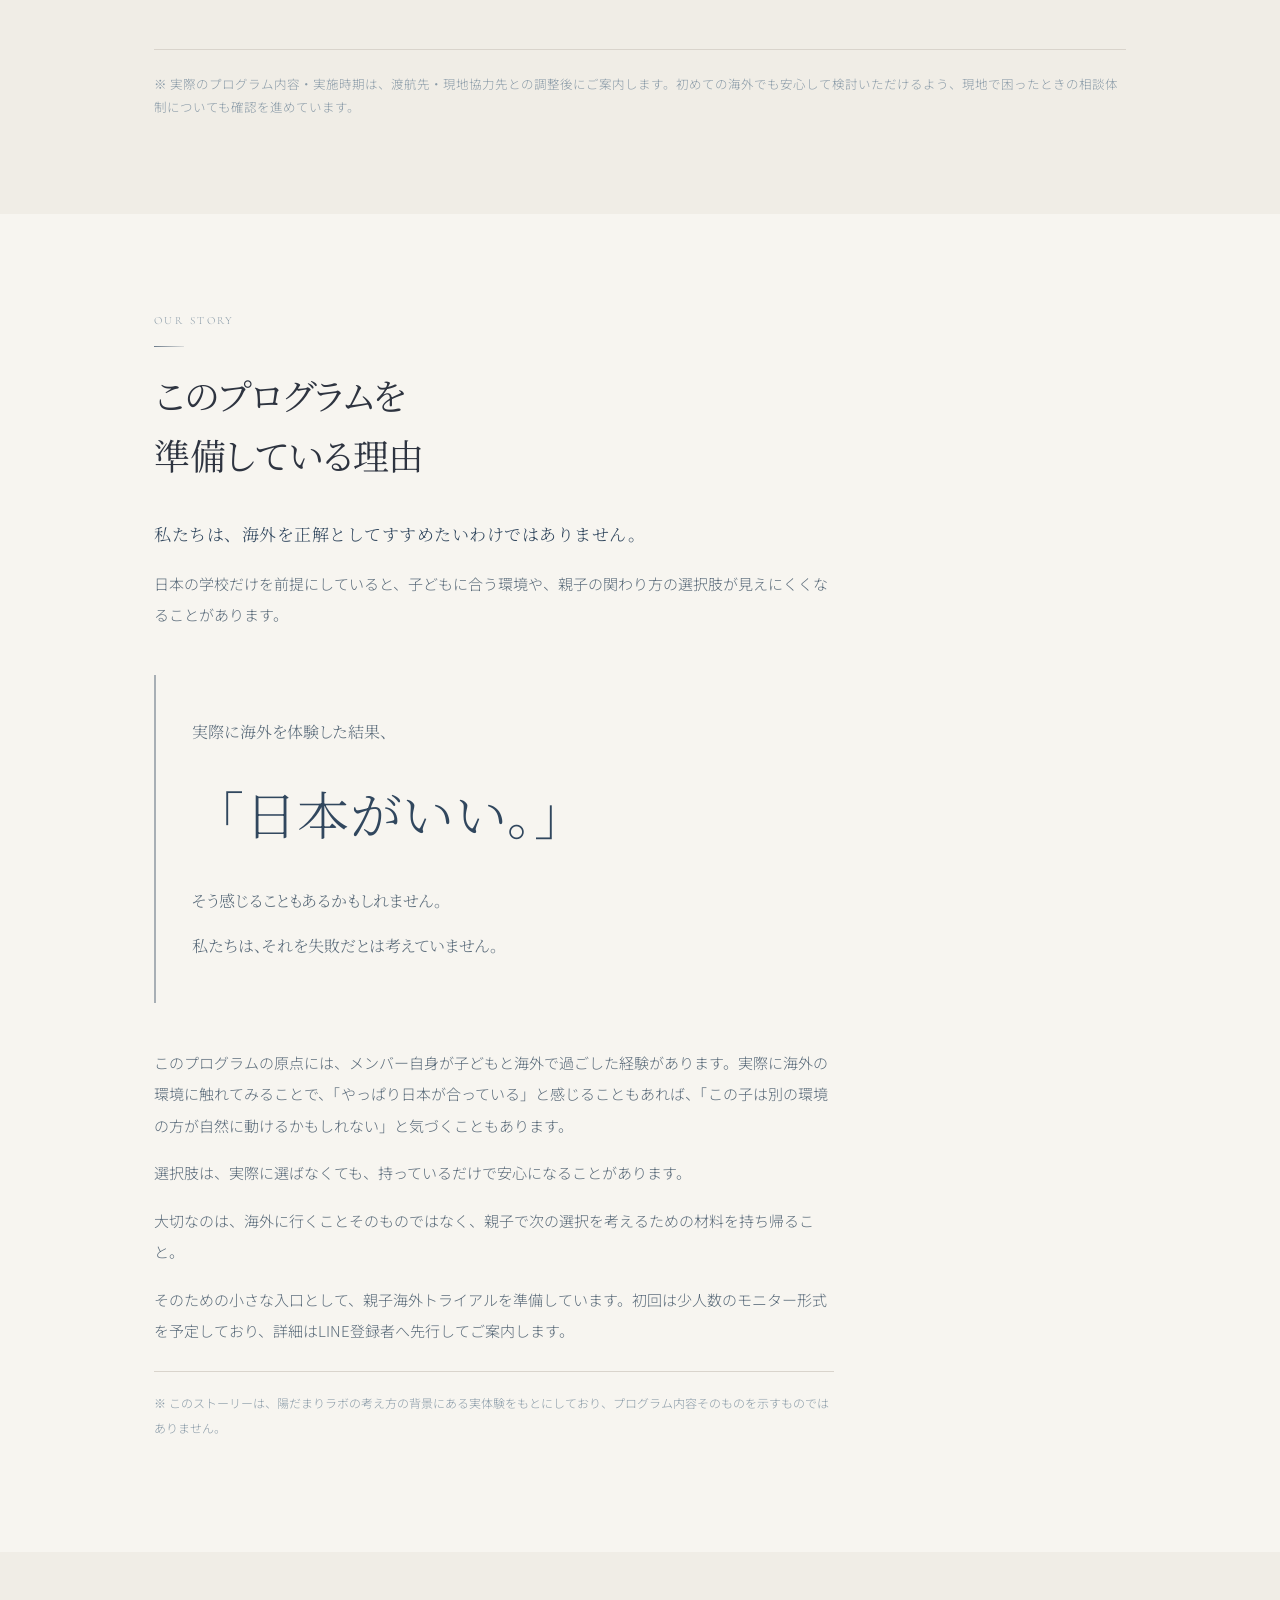
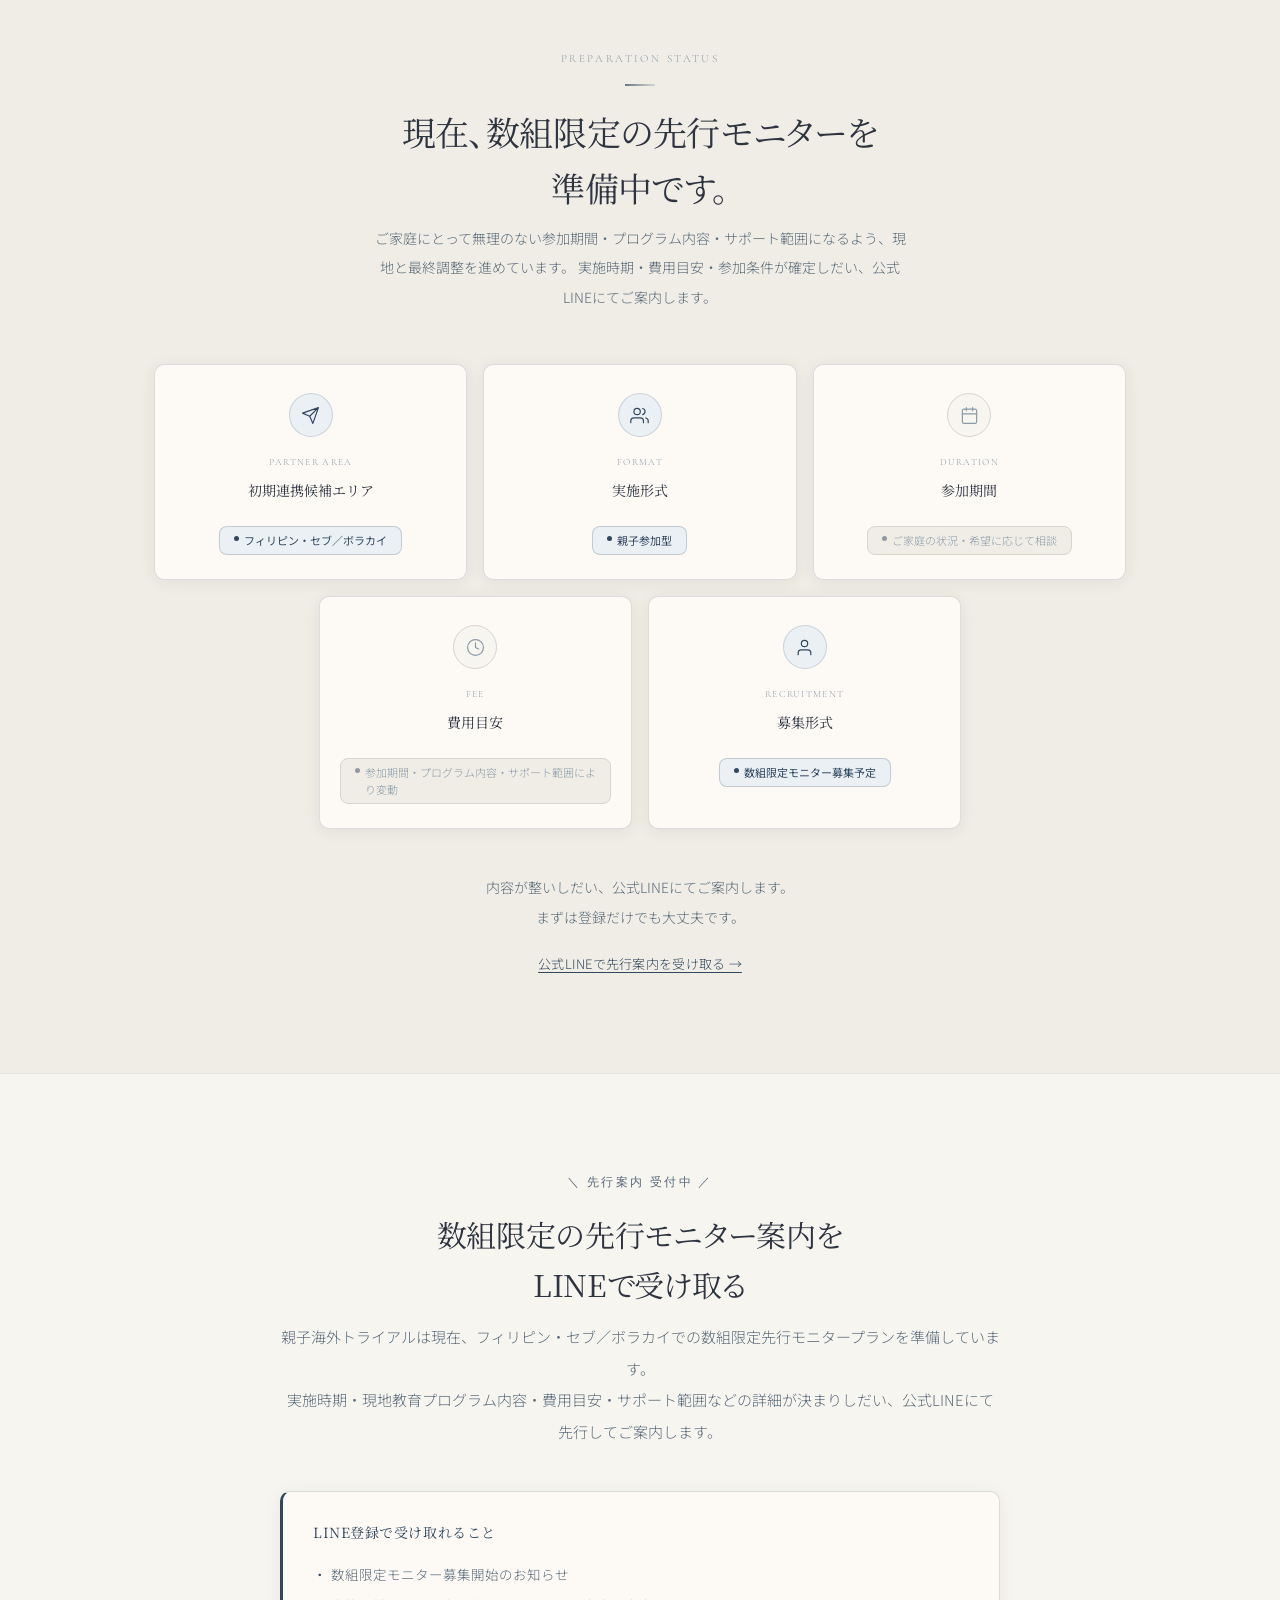
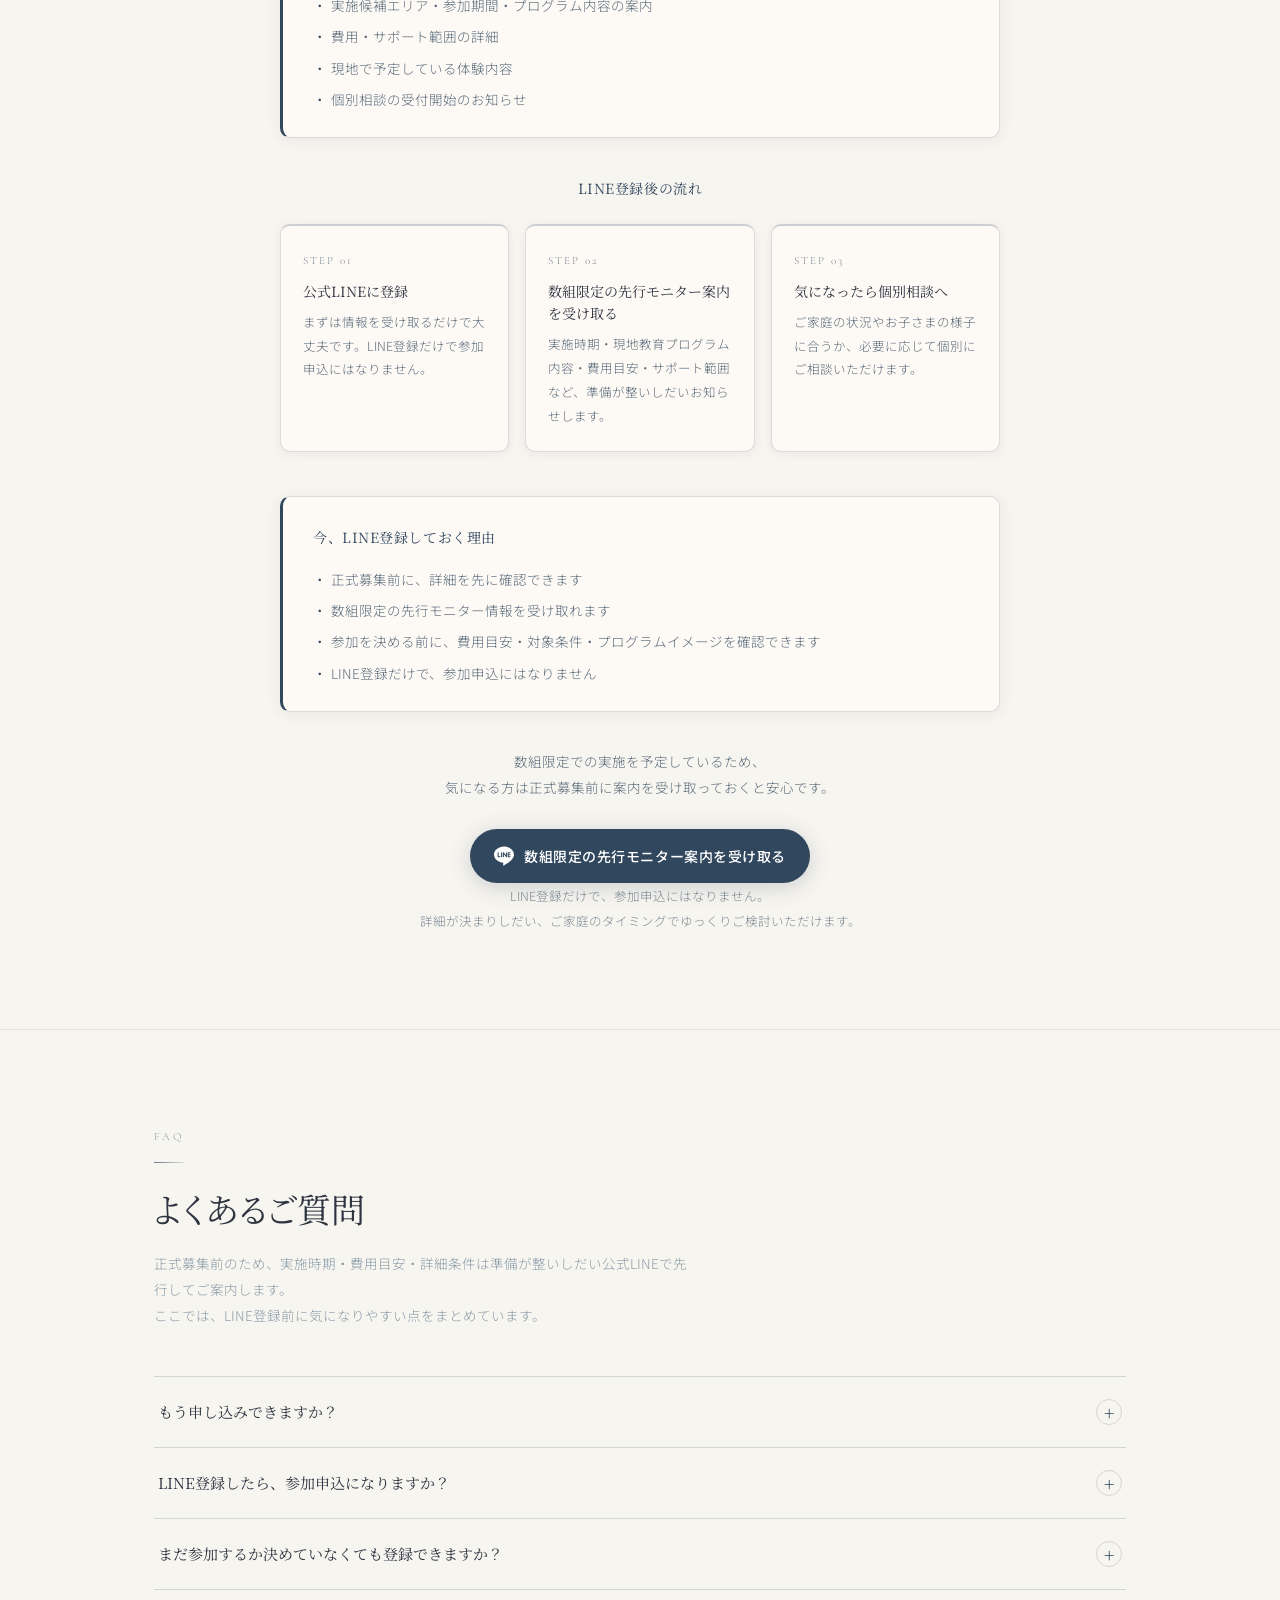
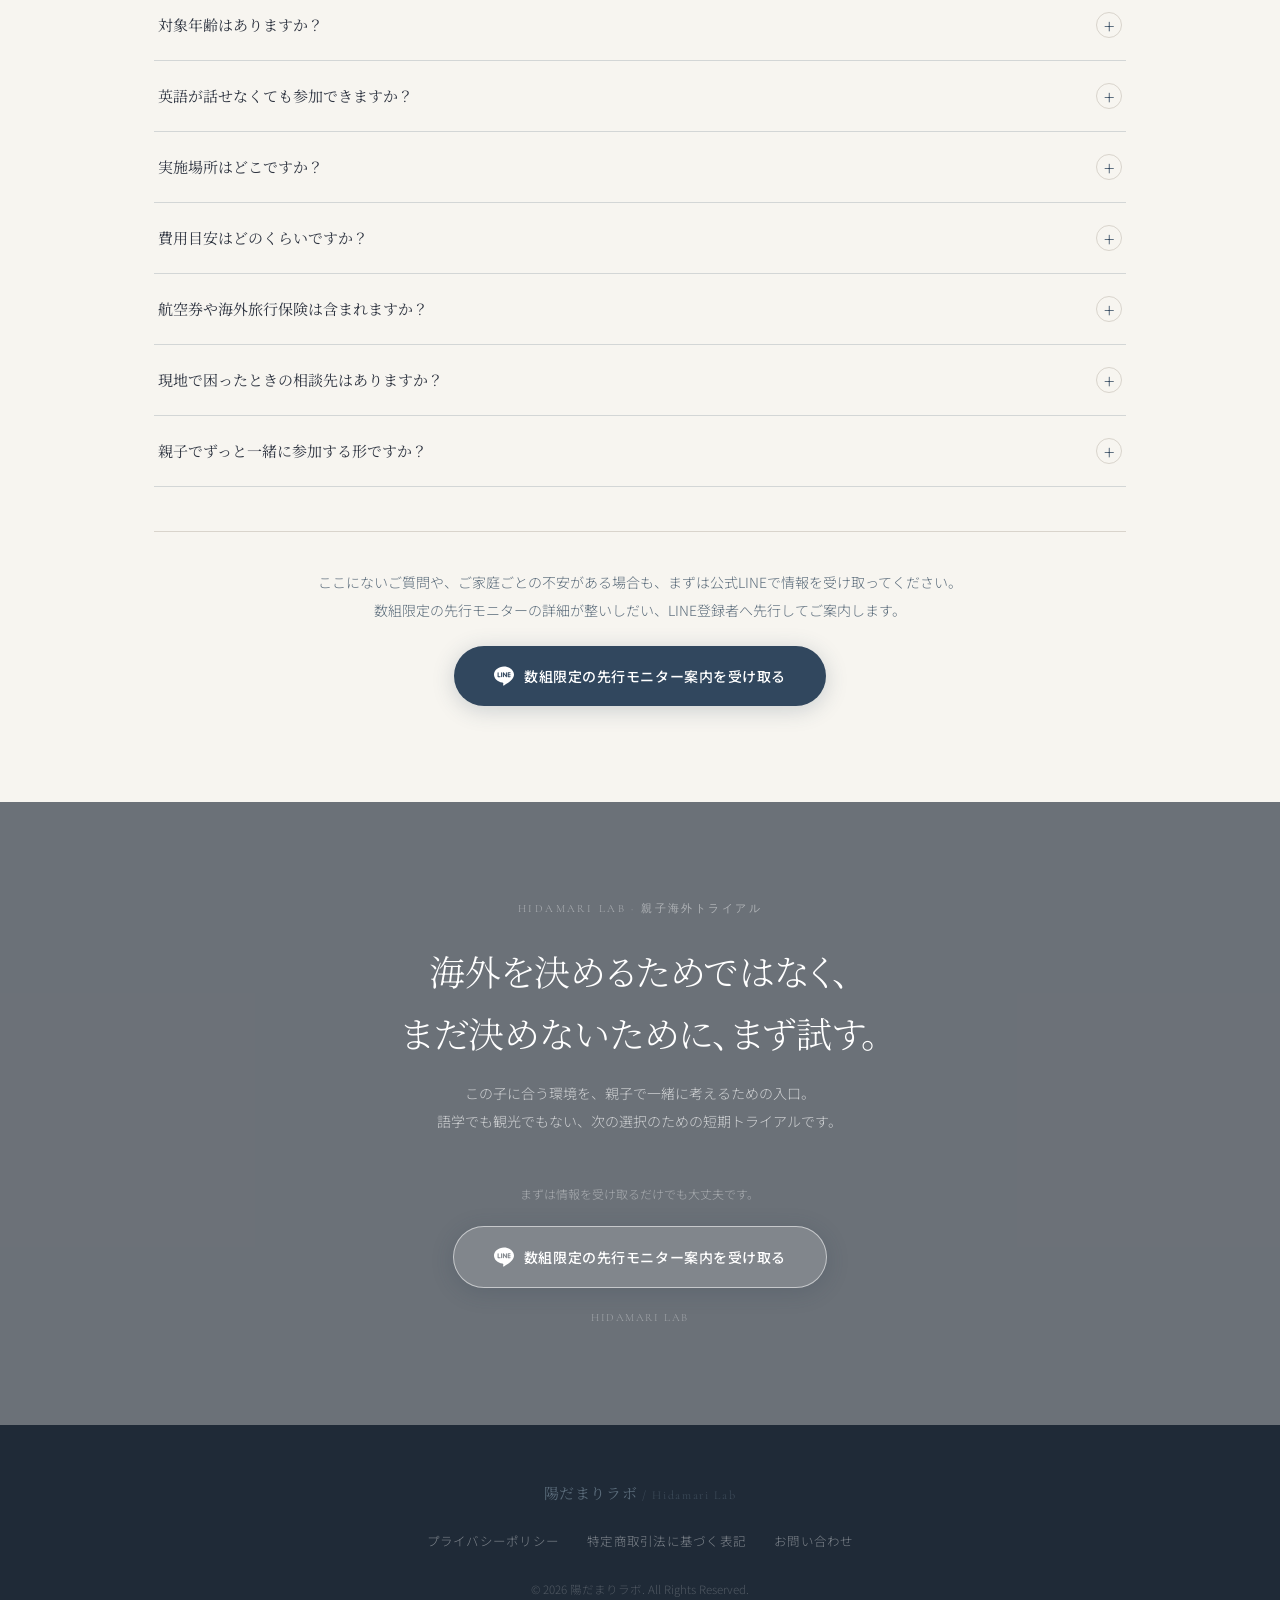
==== commit 01691574: "Update index.html" ====
--- a/v2/index.html
+++ b/v2/index.html
@@ -1369,7 +1369,7 @@
       <a href="#itinerary">過ごし方</a>
       <a href="#faq">FAQ</a>
     </nav>
-    <a href="#line-cta" class="btn-line btn-line--sm nav-btn-desktop">
+    <a href="https://lin.ee/t00Btme" class="btn-line btn-line--sm nav-btn-desktop">
       <svg viewBox="0 0 24 24" fill="currentColor"><path d="M19.365 9.863c.349 0 .63.285.63.631 0 .345-.281.63-.63.63H17.61v1.125h1.755c.349 0 .63.283.63.63 0 .344-.281.629-.63.629h-2.386c-.345 0-.627-.285-.627-.629V8.108c0-.345.282-.63.627-.63h2.386c.349 0 .63.285.63.63 0 .349-.281.63-.63.63H17.61v1.125h1.755zm-3.855 3.016c0 .27-.174.51-.432.596-.064.021-.133.031-.199.031-.211 0-.391-.09-.51-.25l-2.443-3.317v2.94c0 .344-.279.629-.631.629-.346 0-.626-.285-.626-.629V8.108c0-.27.173-.51.43-.595.06-.023.136-.033.194-.033.195 0 .375.104.495.254l2.462 3.33V8.108c0-.345.282-.63.63-.63.345 0 .63.285.63.63v4.771zm-5.741 0c0 .344-.282.629-.631.629-.345 0-.627-.285-.627-.629V8.108c0-.345.282-.63.627-.63.349 0 .631.285.631.63v4.771zm-2.466.629H4.917c-.345 0-.63-.285-.63-.629V8.108c0-.345.285-.63.63-.63.348 0 .63.285.63.63v4.141h1.756c.348 0 .629.283.629.63 0 .344-.281.629-.629.629M24 10.314C24 4.943 18.615.572 12 .572S0 4.943 0 10.314c0 4.811 4.27 8.842 10.035 9.608.391.082.923.258 1.058.59.12.301.079.766.038 1.08l-.164 1.02c-.045.301-.24 1.186 1.049.645 1.291-.539 6.916-4.078 9.436-6.975C23.176 14.393 24 12.458 24 10.314"/></svg>
       先行案内を受け取る
     </a>
@@ -1402,7 +1402,7 @@
         <p style="font-size:12.5px;color:var(--c-sub);line-height:1.95;margin:0;">現在は正式募集前の先行案内ページです。<br>今後、数組限定の先行モニターを募集予定です。<br>実施時期・プログラム内容・参加条件・費用目安が整いしだい、LINE登録者へ先行してご案内します。<br><span style="color:var(--c-hint);">LINE登録だけで、参加申込にはなりません。</span></p>
       </div>
       <div class="hero-cta-wrap fi fi-d4">
-        <a href="#line-cta" class="btn-line">
+        <a href="https://lin.ee/t00Btme" class="btn-line">
           <svg viewBox="0 0 24 24" fill="currentColor"><path d="M19.365 9.863c.349 0 .63.285.63.631 0 .345-.281.63-.63.63H17.61v1.125h1.755c.349 0 .63.283.63.63 0 .344-.281.629-.63.629h-2.386c-.345 0-.627-.285-.627-.629V8.108c0-.345.282-.63.627-.63h2.386c.349 0 .63.285.63.63 0 .349-.281.63-.63.63H17.61v1.125h1.755zm-3.855 3.016c0 .27-.174.51-.432.596-.064.021-.133.031-.199.031-.211 0-.391-.09-.51-.25l-2.443-3.317v2.94c0 .344-.279.629-.631.629-.346 0-.626-.285-.626-.629V8.108c0-.27.173-.51.43-.595.06-.023.136-.033.194-.033.195 0 .375.104.495.254l2.462 3.33V8.108c0-.345.282-.63.63-.63.345 0 .63.285.63.63v4.771zm-5.741 0c0 .344-.282.629-.631.629-.345 0-.627-.285-.627-.629V8.108c0-.345.282-.63.627-.63.349 0 .631.285.631.63v4.771zm-2.466.629H4.917c-.345 0-.63-.285-.63-.629V8.108c0-.345.285-.63.63-.63.348 0 .63.285.63.63v4.141h1.756c.348 0 .629.283.629.63 0 .344-.281.629-.629.629M24 10.314C24 4.943 18.615.572 12 .572S0 4.943 0 10.314c0 4.811 4.27 8.842 10.035 9.608.391.082.923.258 1.058.59.12.301.079.766.038 1.08l-.164 1.02c-.045.301-.24 1.186 1.049.645 1.291-.539 6.916-4.078 9.436-6.975C23.176 14.393 24 12.458 24 10.314"/></svg>
           数組限定の先行モニター案内を受け取る
         </a>
@@ -1467,7 +1467,7 @@
         ひとつでも近いものがあれば、まずはLINEで数組限定の先行モニター案内を受け取ってください。
         <span class="forwhom-close-note">LINE登録だけで参加申込にはなりません。</span>
       </p>
-      <a href="#line-cta" class="btn-line">
+      <a href="https://lin.ee/t00Btme" class="btn-line">
         <svg viewBox="0 0 24 24" fill="currentColor"><path d="M19.365 9.863c.349 0 .63.285.63.631 0 .345-.281.63-.63.63H17.61v1.125h1.755c.349 0 .63.283.63.63 0 .344-.281.629-.63.629h-2.386c-.345 0-.627-.285-.627-.629V8.108c0-.345.282-.63.627-.63h2.386c.349 0 .63.285.63.63 0 .349-.281.63-.63.63H17.61v1.125h1.755zm-3.855 3.016c0 .27-.174.51-.432.596-.064.021-.133.031-.199.031-.211 0-.391-.09-.51-.25l-2.443-3.317v2.94c0 .344-.279.629-.631.629-.346 0-.626-.285-.626-.629V8.108c0-.27.173-.51.43-.595.06-.023.136-.033.194-.033.195 0 .375.104.495.254l2.462 3.33V8.108c0-.345.282-.63.63-.63.345 0 .63.285.63.63v4.771zm-5.741 0c0 .344-.282.629-.631.629-.345 0-.627-.285-.627-.629V8.108c0-.345.282-.63.627-.63.349 0 .631.285.631.63v4.771zm-2.466.629H4.917c-.345 0-.63-.285-.63-.629V8.108c0-.345.285-.63.63-.63.348 0 .63.285.63.63v4.141h1.756c.348 0 .629.283.629.63 0 .344-.281.629-.629.629M24 10.314C24 4.943 18.615.572 12 .572S0 4.943 0 10.314c0 4.811 4.27 8.842 10.035 9.608.391.082.923.258 1.058.59.12.301.079.766.038 1.08l-.164 1.02c-.045.301-.24 1.186 1.049.645 1.291-.539 6.916-4.078 9.436-6.975C23.176 14.393 24 12.458 24 10.314"/></svg>
         数組限定の先行モニター案内を受け取る
       </a>
@@ -1763,7 +1763,7 @@
         内容が整いしだい、公式LINEにてご案内します。<br>
         まずは登録だけでも大丈夫です。
       </p>
-      <p style="margin-top:14px;font-size:13px;"><a href="#line-cta" style="color:var(--c-forest);text-decoration:underline;text-underline-offset:3px;letter-spacing:0.02em;">公式LINEで先行案内を受け取る →</a></p>
+      <p style="margin-top:14px;font-size:13px;"><a href="https://lin.ee/t00Btme" style="color:var(--c-forest);text-decoration:underline;text-underline-offset:3px;letter-spacing:0.02em;">公式LINEで先行案内を受け取る →</a></p>
     </div>
   </div>
 </section>
@@ -1827,9 +1827,9 @@
       気になる方は正式募集前に案内を受け取っておくと安心です。
     </p>
 
-    <div class="line-cta-btn-wrap">
-      <a href="#" class="btn-line" style="padding:18px 48px;font-size:15px;">
-        <svg viewBox="0 0 24 24" fill="currentColor"><path d="M19.365 9.863c.349 0 .63.285.63.631 0 .345-.281.63-.63.63H17.61v1.125h1.755c.349 0 .63.283.63.63 0 .344-.281.629-.63.629h-2.386c-.345 0-.627-.285-.627-.629V8.108c0-.345.282-.63.627-.63h2.386c.349 0 .63.285.63.63 0 .349-.281.63-.63.63H17.61v1.125h1.755zm-3.855 3.016c0 .27-.174.51-.432.596-.064.021-.133.031-.199.031-.211 0-.391-.09-.51-.25l-2.443-3.317v2.94c0 .344-.279.629-.631.629-.346 0-.626-.285-.626-.629V8.108c0-.27.173-.51.43-.595.06-.023.136-.033.194-.033.195 0 .375.104.495.254l2.462 3.33V8.108c0-.345.282-.63.63-.63.345 0 .63.285.63.63v4.771zm-5.741 0c0 .344-.282.629-.631.629-.345 0-.627-.285-.627-.629V8.108c0-.345.282-.63.627-.63.349 0 .631.285.631.63v4.771zm-2.466.629H4.917c-.345 0-.63-.285-.63-.629V8.108c0-.345.285-.63.63-.63.348 0 .63.285.63.63v4.141h1.756c.348 0 .629.283.629.63 0 .344-.281.629-.629.629M24 10.314C24 4.943 18.615.572 12 .572S0 4.943 0 10.314c0 4.811 4.27 8.842 10.035 9.608.391.082.923.258 1.058.59.12.301.079.766.038 1.08l-.164 1.02c-.045.301-.24 1.186 1.049.645 1.291-.539 6.916-4.078 9.436-6.975C23.176 14.393 24 12.458 24 10.314"/></svg>
+    <div class="line-cta-btn-wrap" style="max-width:90%;margin:0 auto;">
+      <a href="https://lin.ee/t00Btme" class="btn-line" style="padding:16px 24px;font-size:14px;line-height:1.6;" target="_blank" rel="noopener noreferrer">
+        <svg width="22" height="22" viewBox="0 0 24 24" fill="currentColor" style="flex-shrink:0;"><path d="M19.365 9.863c.349 0 .63.285.63.631 0 .345-.281.63-.63.63H17.61v1.125h1.755c.349 0 .63.283.63.63 0 .344-.281.629-.63.629h-2.386c-.345 0-.627-.285-.627-.629V8.108c0-.345.282-.63.627-.63h2.386c.349 0 .63.285.63.63 0 .349-.281.63-.63.63H17.61v1.125h1.755zm-3.855 3.016c0 .27-.174.51-.432.596-.064.021-.133.031-.199.031-.211 0-.391-.09-.51-.25l-2.443-3.317v2.94c0 .344-.279.629-.631.629-.346 0-.626-.285-.626-.629V8.108c0-.27.173-.51.43-.595.06-.023.136-.033.194-.033.195 0 .375.104.495.254l2.462 3.33V8.108c0-.345.282-.63.63-.63.345 0 .63.285.63.63v4.771zm-5.741 0c0 .344-.282.629-.631.629-.345 0-.627-.285-.627-.629V8.108c0-.345.282-.63.627-.63.349 0 .631.285.631.63v4.771zm-2.466.629H4.917c-.345 0-.63-.285-.63-.629V8.108c0-.345.285-.63.63-.63.348 0 .63.285.63.63v4.141h1.756c.348 0 .629.283.629.63 0 .344-.281.629-.629.629M24 10.314C24 4.943 18.615.572 12 .572S0 4.943 0 10.314c0 4.811 4.27 8.842 10.035 9.608.391.082.923.258 1.058.59.12.301.079.766.038 1.08l-.164 1.02c-.045.301-.24 1.186 1.049.645 1.291-.539 6.916-4.078 9.436-6.975C23.176 14.393 24 12.458 24 10.314"/></svg>
         数組限定の先行モニター案内を受け取る
       </a>
     </div>
@@ -1978,7 +1978,7 @@
 
     <div class="faq-cta-note fi">
       <p>ここにないご質問や、ご家庭ごとの不安がある場合も、まずは公式LINEで情報を受け取ってください。<br>数組限定の先行モニターの詳細が整いしだい、LINE登録者へ先行してご案内します。</p>
-      <a href="#line-cta" class="btn-line">
+      <a href="https://lin.ee/t00Btme" class="btn-line">
         <svg viewBox="0 0 24 24" fill="currentColor"><path d="M19.365 9.863c.349 0 .63.285.63.631 0 .345-.281.63-.63.63H17.61v1.125h1.755c.349 0 .63.283.63.63 0 .344-.281.629-.63.629h-2.386c-.345 0-.627-.285-.627-.629V8.108c0-.345.282-.63.627-.63h2.386c.349 0 .63.285.63.63 0 .349-.281.63-.63.63H17.61v1.125h1.755zm-3.855 3.016c0 .27-.174.51-.432.596-.064.021-.133.031-.199.031-.211 0-.391-.09-.51-.25l-2.443-3.317v2.94c0 .344-.279.629-.631.629-.346 0-.626-.285-.626-.629V8.108c0-.27.173-.51.43-.595.06-.023.136-.033.194-.033.195 0 .375.104.495.254l2.462 3.33V8.108c0-.345.282-.63.63-.63.345 0 .63.285.63.63v4.771zm-5.741 0c0 .344-.282.629-.631.629-.345 0-.627-.285-.627-.629V8.108c0-.345.282-.63.627-.63.349 0 .631.285.631.63v4.771zm-2.466.629H4.917c-.345 0-.63-.285-.63-.629V8.108c0-.345.285-.63.63-.63.348 0 .63.285.63.63v4.141h1.756c.348 0 .629.283.629.63 0 .344-.281.629-.629.629M24 10.314C24 4.943 18.615.572 12 .572S0 4.943 0 10.314c0 4.811 4.27 8.842 10.035 9.608.391.082.923.258 1.058.59.12.301.079.766.038 1.08l-.164 1.02c-.045.301-.24 1.186 1.049.645 1.291-.539 6.916-4.078 9.436-6.975C23.176 14.393 24 12.458 24 10.314"/></svg>
         数組限定の先行モニター案内を受け取る
       </a>
@@ -2004,7 +2004,7 @@
       語学でも観光でもない、次の選択のための短期トライアルです。
     </p>
     <span class="final-micro">まずは情報を受け取るだけでも大丈夫です。</span>
-    <a href="#line-cta" class="btn-line" style="background:rgba(255,255,255,0.15);color:#ffffff;border:1.5px solid rgba(255,255,255,0.55);box-shadow:0 4px 22px rgba(44,62,80,0.22);">
+    <a href="https://lin.ee/t00Btme" class="btn-line" style="background:rgba(255,255,255,0.15);color:#ffffff;border:1.5px solid rgba(255,255,255,0.55);box-shadow:0 4px 22px rgba(44,62,80,0.22);">
       <svg viewBox="0 0 24 24" fill="currentColor"><path d="M19.365 9.863c.349 0 .63.285.63.631 0 .345-.281.63-.63.63H17.61v1.125h1.755c.349 0 .63.283.63.63 0 .344-.281.629-.63.629h-2.386c-.345 0-.627-.285-.627-.629V8.108c0-.345.282-.63.627-.63h2.386c.349 0 .63.285.63.63 0 .349-.281.63-.63.63H17.61v1.125h1.755zm-3.855 3.016c0 .27-.174.51-.432.596-.064.021-.133.031-.199.031-.211 0-.391-.09-.51-.25l-2.443-3.317v2.94c0 .344-.279.629-.631.629-.346 0-.626-.285-.626-.629V8.108c0-.27.173-.51.43-.595.06-.023.136-.033.194-.033.195 0 .375.104.495.254l2.462 3.33V8.108c0-.345.282-.63.63-.63.345 0 .63.285.63.63v4.771zm-5.741 0c0 .344-.282.629-.631.629-.345 0-.627-.285-.627-.629V8.108c0-.345.282-.63.627-.63.349 0 .631.285.631.63v4.771zm-2.466.629H4.917c-.345 0-.63-.285-.63-.629V8.108c0-.345.285-.63.63-.63.348 0 .63.285.63.63v4.141h1.756c.348 0 .629.283.629.63 0 .344-.281.629-.629.629M24 10.314C24 4.943 18.615.572 12 .572S0 4.943 0 10.314c0 4.811 4.27 8.842 10.035 9.608.391.082.923.258 1.058.59.12.301.079.766.038 1.08l-.164 1.02c-.045.301-.24 1.186 1.049.645 1.291-.539 6.916-4.078 9.436-6.975C23.176 14.393 24 12.458 24 10.314"/></svg>
       数組限定の先行モニター案内を受け取る
     </a>
@@ -2027,7 +2027,7 @@
 
 <!-- MOBILE STICKY CTA -->
 <div class="mob-cta-bar" id="mob-cta" aria-hidden="true">
-  <a href="#line-cta" class="btn-line" tabindex="-1">
+  <a href="https://lin.ee/t00Btme" class="btn-line" tabindex="-1">
     <svg viewBox="0 0 24 24" fill="currentColor"><path d="M19.365 9.863c.349 0 .63.285.63.631 0 .345-.281.63-.63.63H17.61v1.125h1.755c.349 0 .63.283.63.63 0 .344-.281.629-.63.629h-2.386c-.345 0-.627-.285-.627-.629V8.108c0-.345.282-.63.627-.63h2.386c.349 0 .63.285.63.63 0 .349-.281.63-.63.63H17.61v1.125h1.755zm-3.855 3.016c0 .27-.174.51-.432.596-.064.021-.133.031-.199.031-.211 0-.391-.09-.51-.25l-2.443-3.317v2.94c0 .344-.279.629-.631.629-.346 0-.626-.285-.626-.629V8.108c0-.27.173-.51.43-.595.06-.023.136-.033.194-.033.195 0 .375.104.495.254l2.462 3.33V8.108c0-.345.282-.63.63-.63.345 0 .63.285.63.63v4.771zm-5.741 0c0 .344-.282.629-.631.629-.345 0-.627-.285-.627-.629V8.108c0-.345.282-.63.627-.63.349 0 .631.285.631.63v4.771zm-2.466.629H4.917c-.345 0-.63-.285-.63-.629V8.108c0-.345.285-.63.63-.63.348 0 .63.285.63.63v4.141h1.756c.348 0 .629.283.629.63 0 .344-.281.629-.629.629M24 10.314C24 4.943 18.615.572 12 .572S0 4.943 0 10.314c0 4.811 4.27 8.842 10.035 9.608.391.082.923.258 1.058.59.12.301.079.766.038 1.08l-.164 1.02c-.045.301-.24 1.186 1.049.645 1.291-.539 6.916-4.078 9.436-6.975C23.176 14.393 24 12.458 24 10.314"/></svg>
     先行案内を受け取る
   </a>
